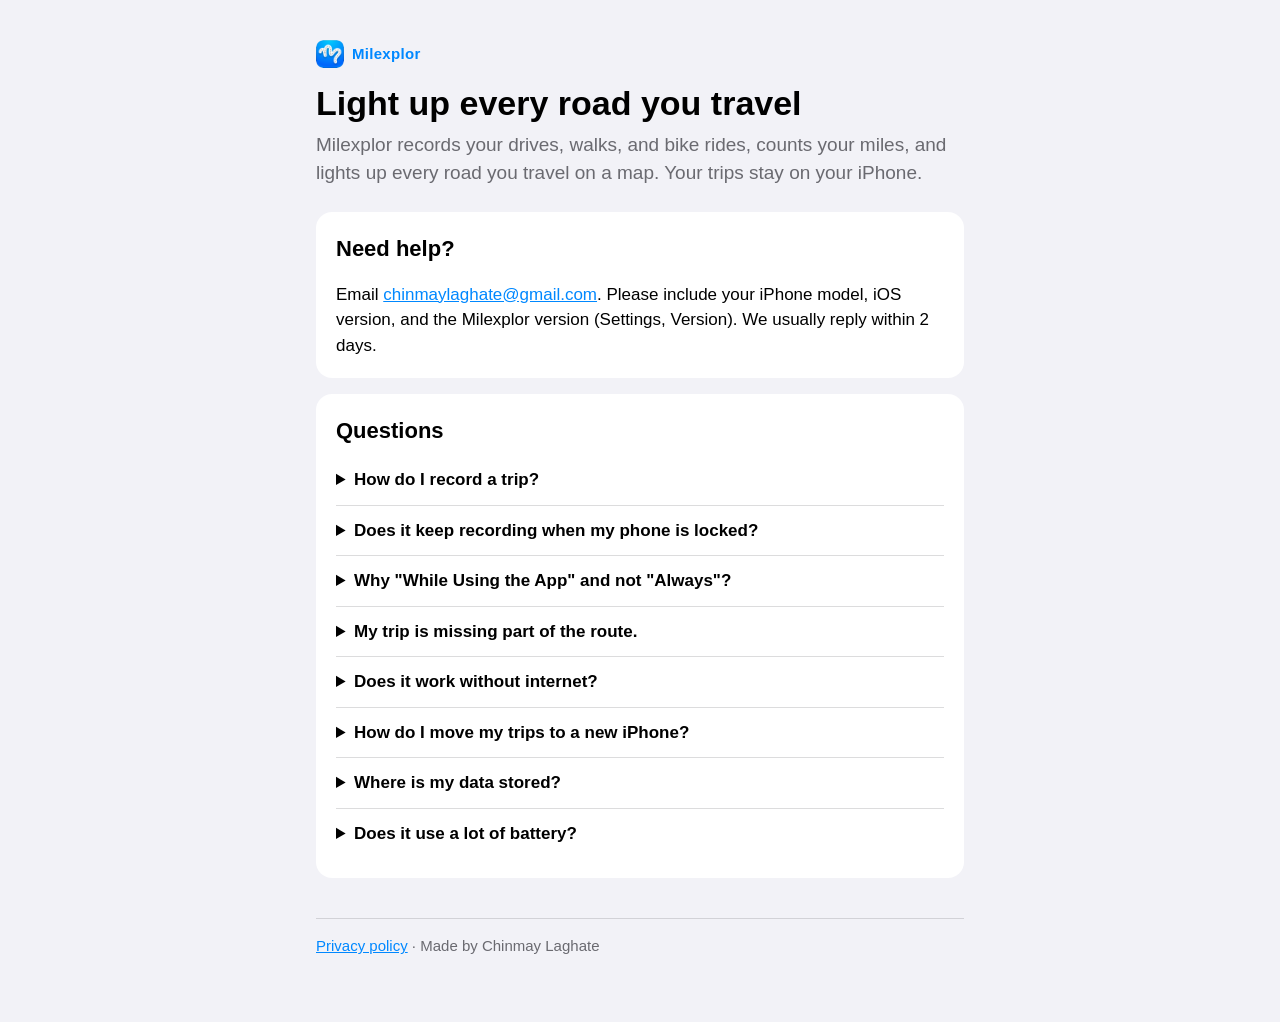
==== index.html @ 34d3137c "New app icon: iOS and App Store icon, splash, share card logo, website icons Co-Authored-By: Claude " ====
<!doctype html>
<html lang="en">
<head>
  <meta charset="utf-8">
  <meta name="viewport" content="width=device-width, initial-scale=1">
  <title>Milexplor Support</title>
  <meta name="description" content="Milexplor: light up every road you travel. Help, questions, and contact.">
  <link rel="icon" type="image/png" href="favicon.png">
  <link rel="apple-touch-icon" href="apple-touch-icon.png">
  <link rel="stylesheet" href="style.css">
</head>
<body>
<main>
  <header>
    <span class="brand"><img class="logo" src="favicon.png" width="28" height="28" alt="">Milexplor</span>
    <h1>Light up every road you travel</h1>
    <p class="lead">Milexplor records your drives, walks, and bike rides, counts your miles, and lights up every road you travel on a map. Your trips stay on your iPhone.</p>
  </header>

  <div class="card">
    <h2>Need help?</h2>
    <p>Email <a href="mailto:chinmaylaghate@gmail.com?subject=Milexplor%20support">chinmaylaghate@gmail.com</a>. Please include your iPhone model, iOS version, and the Milexplor version (Settings, Version). We usually reply within 2 days.</p>
  </div>

  <div class="card">
    <h2>Questions</h2>
    <details>
      <summary>How do I record a trip?</summary>
      <p>Tap Start, pick Drive, Walk, or Cycle, then tap Start. When you are done, press and hold End. Please start your trip before you drive, and do not use your phone while driving.</p>
    </details>
    <details>
      <summary>Does it keep recording when my phone is locked?</summary>
      <p>Yes. A trip you started keeps recording when the screen is locked or you switch apps. iOS shows a blue location indicator while it records. Recording stops when you end the trip.</p>
    </details>
    <details>
      <summary>Why "While Using the App" and not "Always"?</summary>
      <p>Milexplor only records trips you start yourself, so it never needs "Always". "While Using the App" is enough, even with the phone locked during a trip.</p>
    </details>
    <details>
      <summary>My trip is missing part of the route.</summary>
      <p>Check that Location is set to "While Using the App" and that Precise Location is on: iOS Settings, Milexplor, Location. GPS can also drop in tunnels and parking garages. The app shows "Looking for GPS" and keeps the trip going.</p>
    </details>
    <details>
      <summary>Does it work without internet?</summary>
      <p>Yes. Trips record offline. The map pictures load again when you are back online.</p>
    </details>
    <details>
      <summary>How do I move my trips to a new iPhone?</summary>
      <p>On the old iPhone: Settings, Back up now, and save the file to iCloud Drive or Files. On the new iPhone: install Milexplor, then Settings, Restore from backup, and pick that file. Restoring replaces the trips on the new iPhone.</p>
    </details>
    <details>
      <summary>Where is my data stored?</summary>
      <p>Only on your iPhone. There is no account and no server. Read the <a href="privacy.html">privacy policy</a> for the details.</p>
    </details>
    <details>
      <summary>Does it use a lot of battery?</summary>
      <p>GPS runs only during a trip you start. Long drives use more battery, so plug in your phone for road trips.</p>
    </details>
  </div>

  <footer class="muted">
    <a href="privacy.html">Privacy policy</a> · Made by Chinmay Laghate
  </footer>
</main>
</body>
</html>
---- style.css ----
:root {
  --bg: #f2f2f7;
  --card: #ffffff;
  --label: #000000;
  --label2: rgba(60, 60, 67, 0.75);
  --line: rgba(60, 60, 67, 0.18);
  --tint: #0088ff;
  color-scheme: light dark;
}
@media (prefers-color-scheme: dark) {
  :root {
    --bg: #000000;
    --card: #1c1c1e;
    --label: #ffffff;
    --label2: rgba(235, 235, 245, 0.7);
    --line: rgba(84, 84, 88, 0.6);
    --tint: #0091ff;
  }
}
* { box-sizing: border-box; }
body {
  margin: 0;
  background: var(--bg);
  color: var(--label);
  font: 17px/1.5 -apple-system, BlinkMacSystemFont, "SF Pro Text", "Helvetica Neue", Arial, sans-serif;
  -webkit-text-size-adjust: 100%;
}
main { max-width: 680px; margin: 0 auto; padding: 40px 16px 64px; }
header { margin-bottom: 24px; }
.brand { display: inline-flex; align-items: center; gap: 8px; font-weight: 700; color: var(--tint); text-decoration: none; font-size: 15px; letter-spacing: 0.02em; }
.logo { border-radius: 7px; }
h1 { font-size: 34px; line-height: 1.15; margin: 8px 0 8px; }
h2 { font-size: 22px; margin: 32px 0 8px; }
p, li { color: var(--label); }
.lead { font-size: 19px; color: var(--label2); margin-top: 0; }
.muted { color: var(--label2); font-size: 15px; }
.card { background: var(--card); border-radius: 16px; padding: 4px 20px; margin: 16px 0; }
.card > :first-child { margin-top: 16px; }
.card > :last-child { margin-bottom: 16px; }
ul { padding-left: 22px; }
li { margin: 6px 0; }
a { color: var(--tint); }
details { border-top: 1px solid var(--line); padding: 12px 0; }
details:first-of-type { border-top: 0; }
summary { cursor: pointer; font-weight: 600; }
details p { margin: 8px 0 0; }
footer { margin-top: 40px; border-top: 1px solid var(--line); padding-top: 16px; }
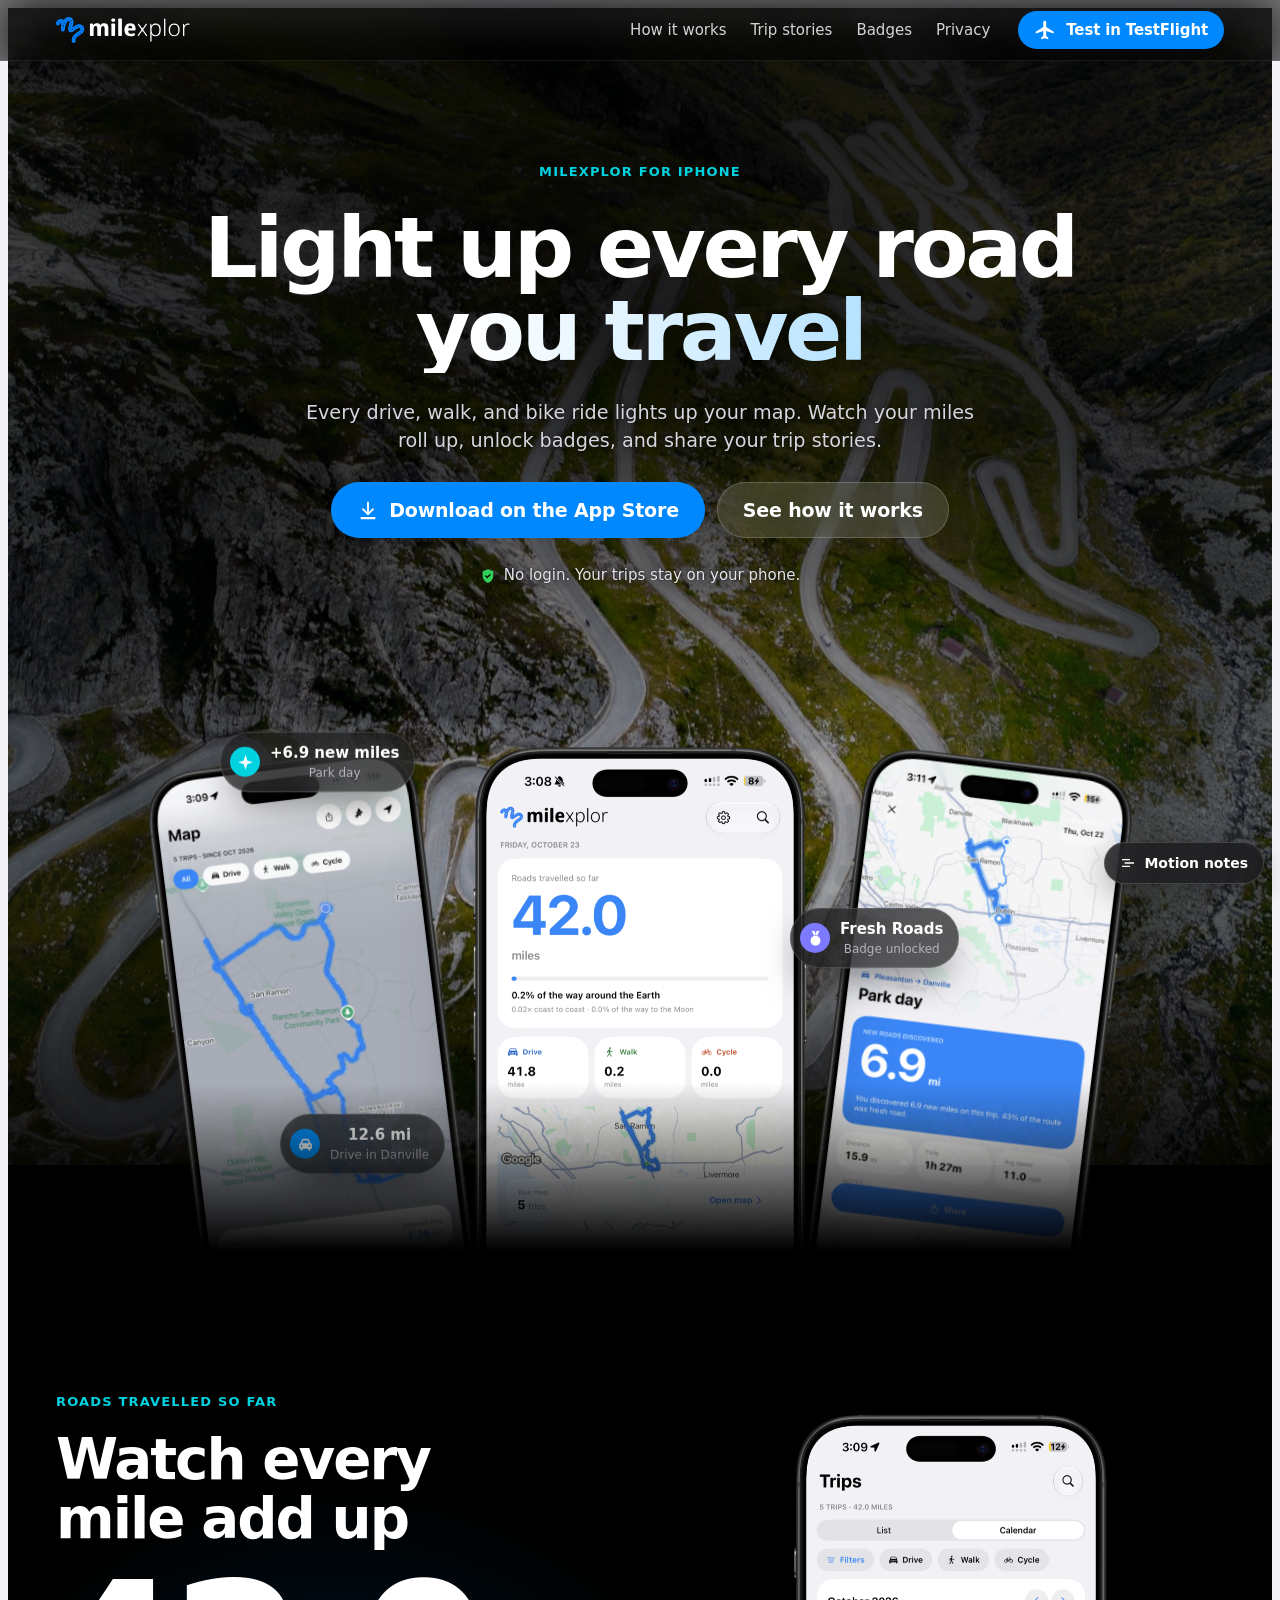
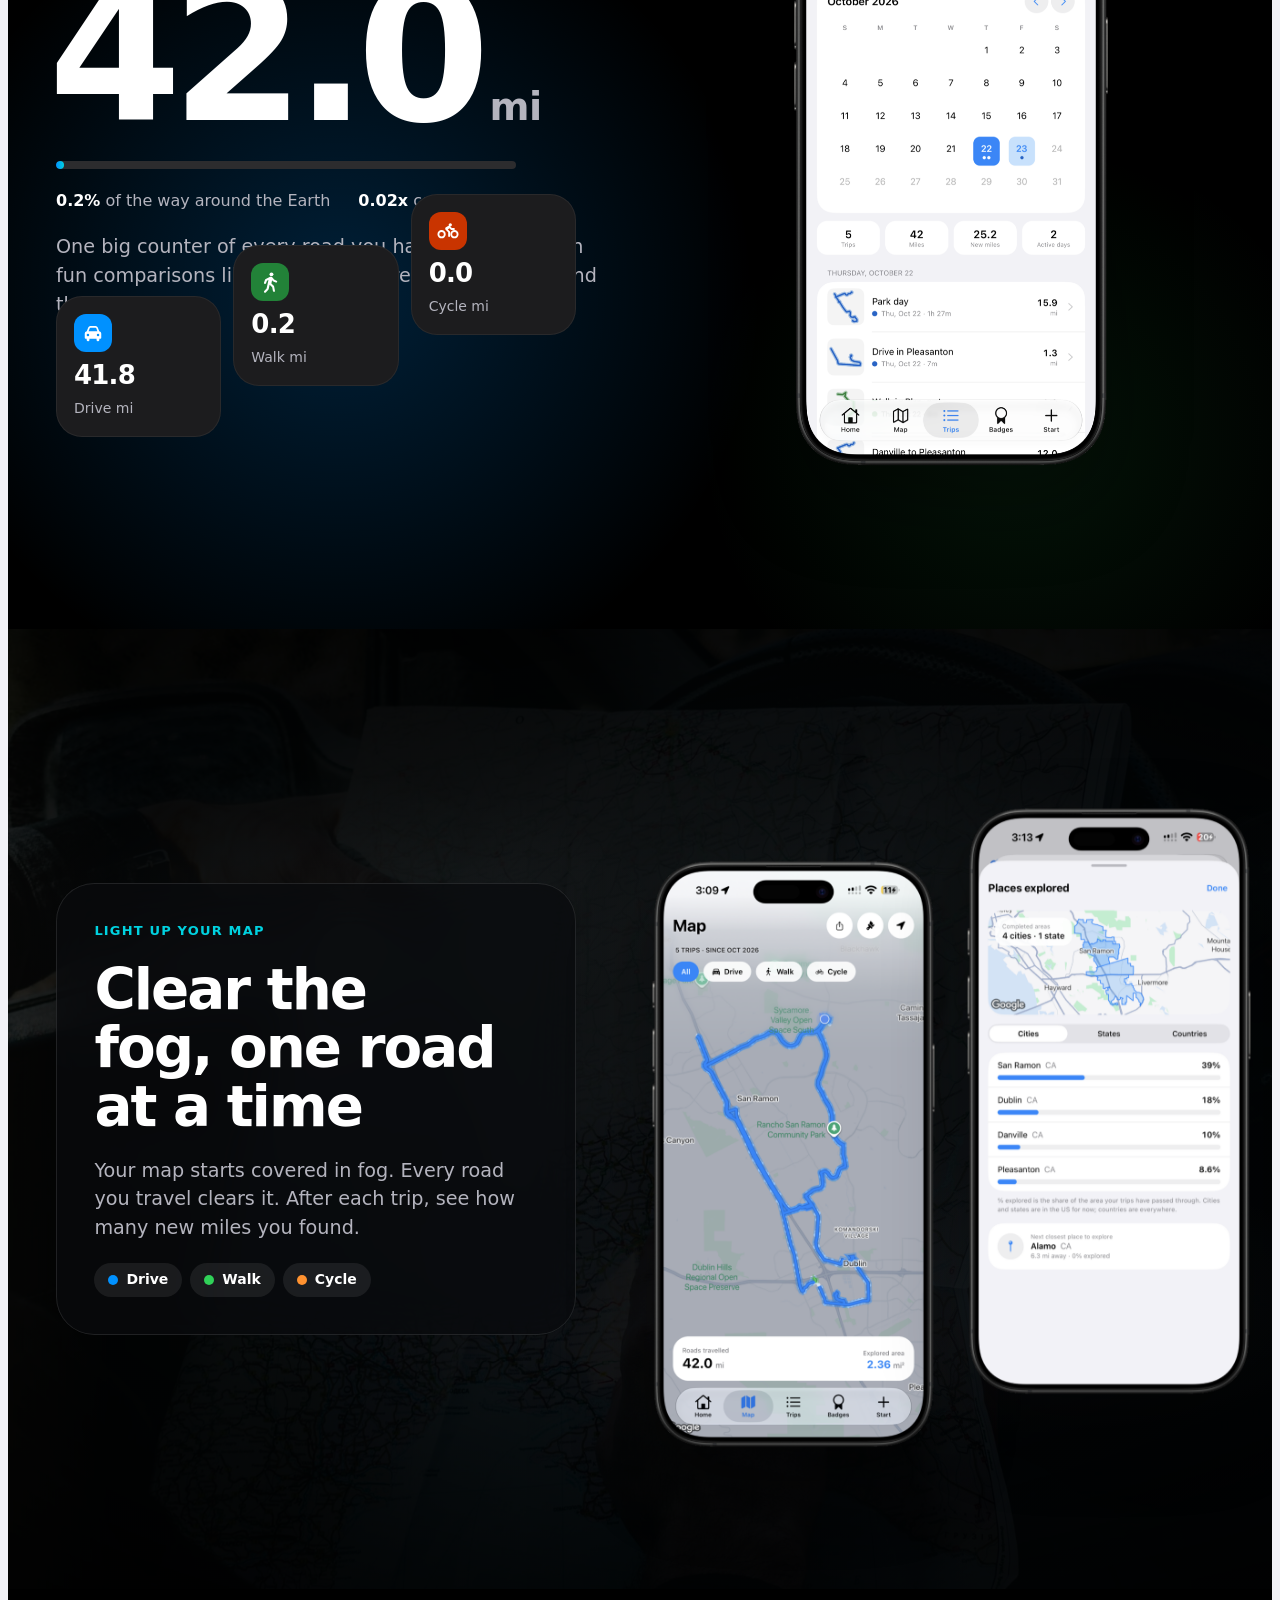
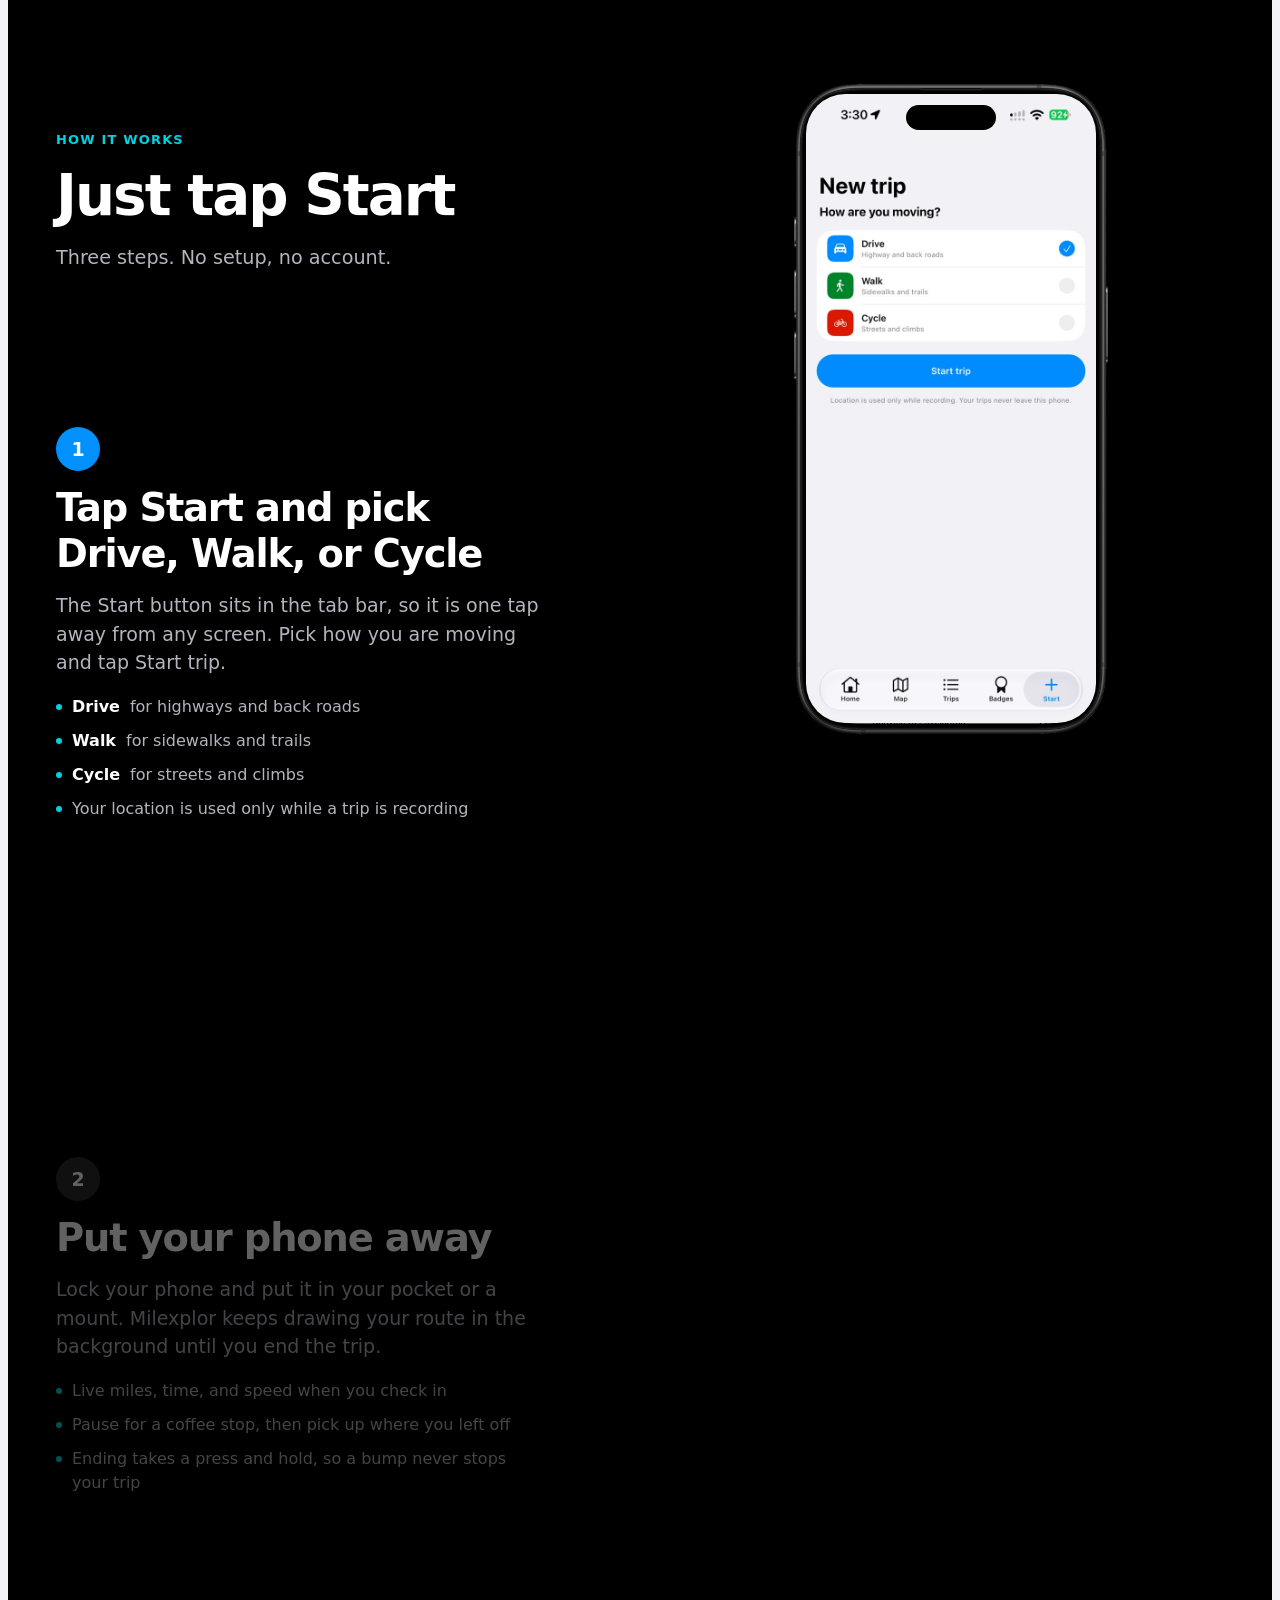
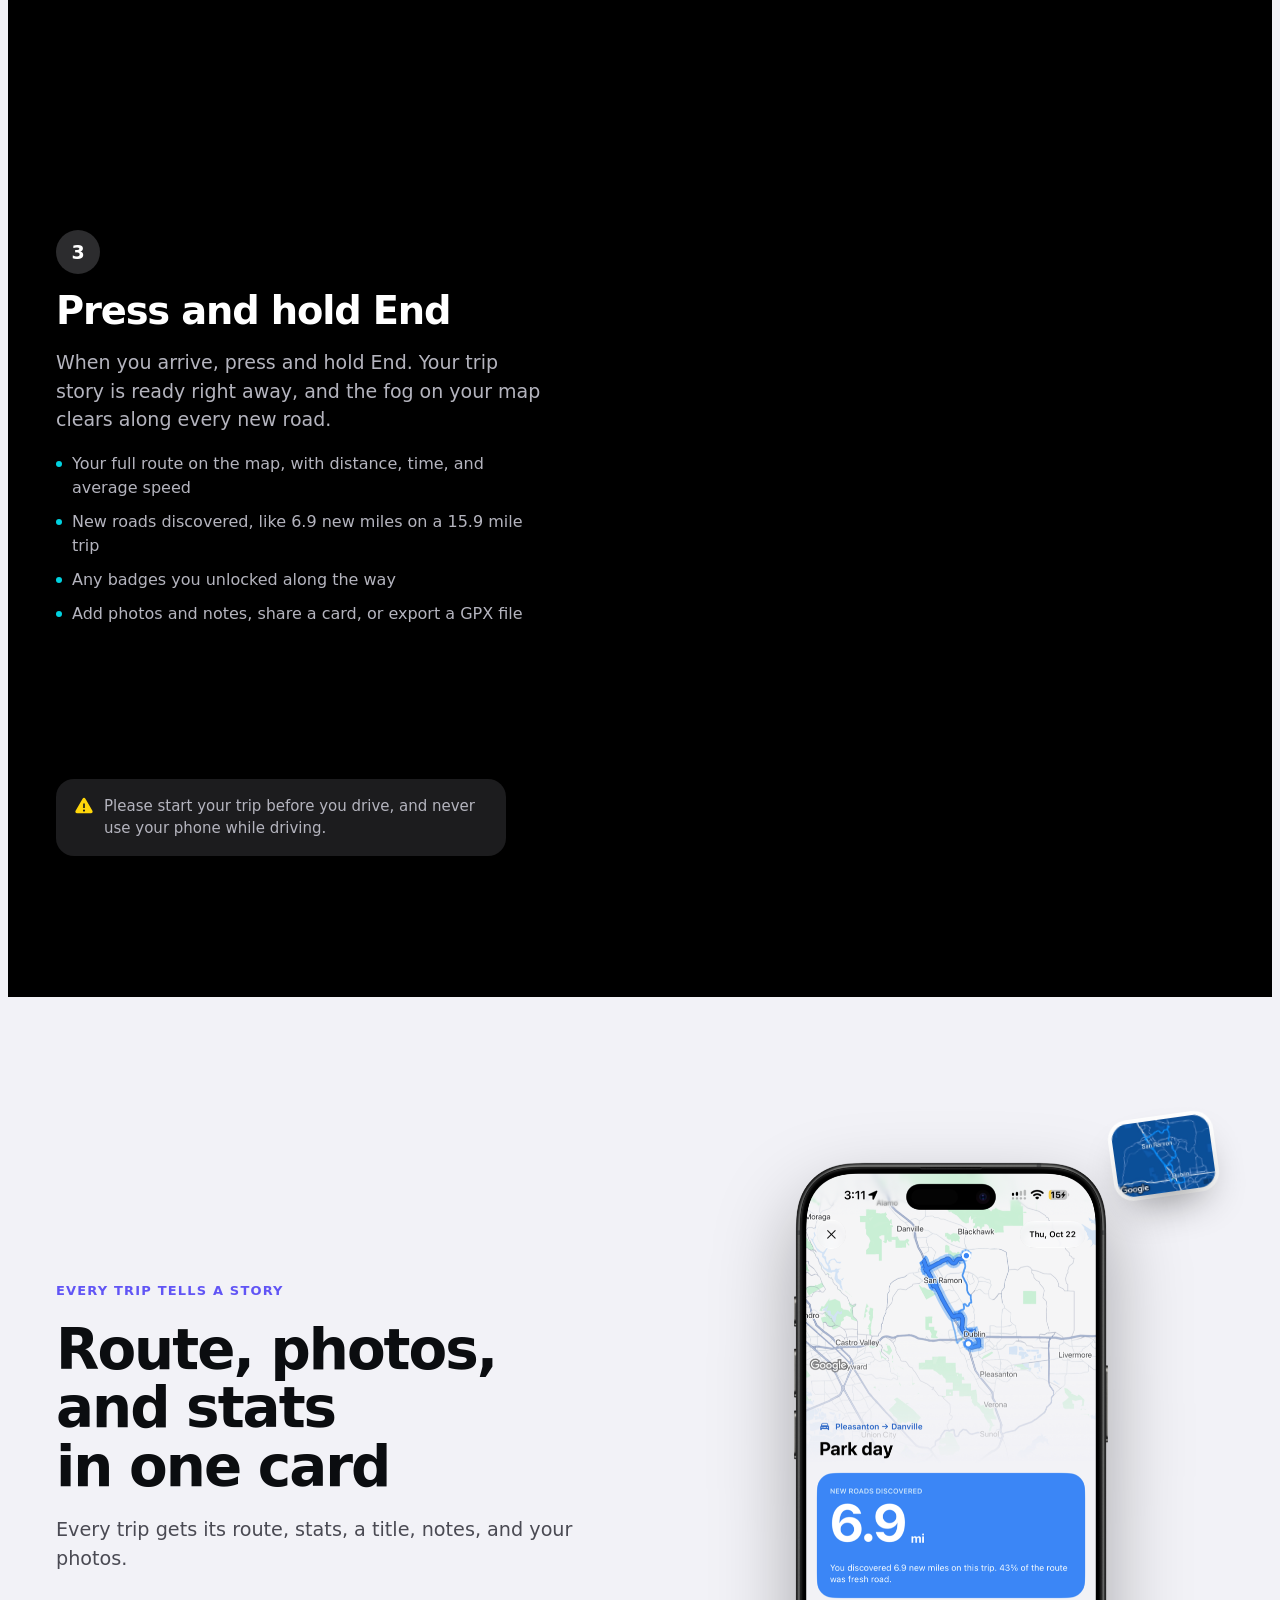
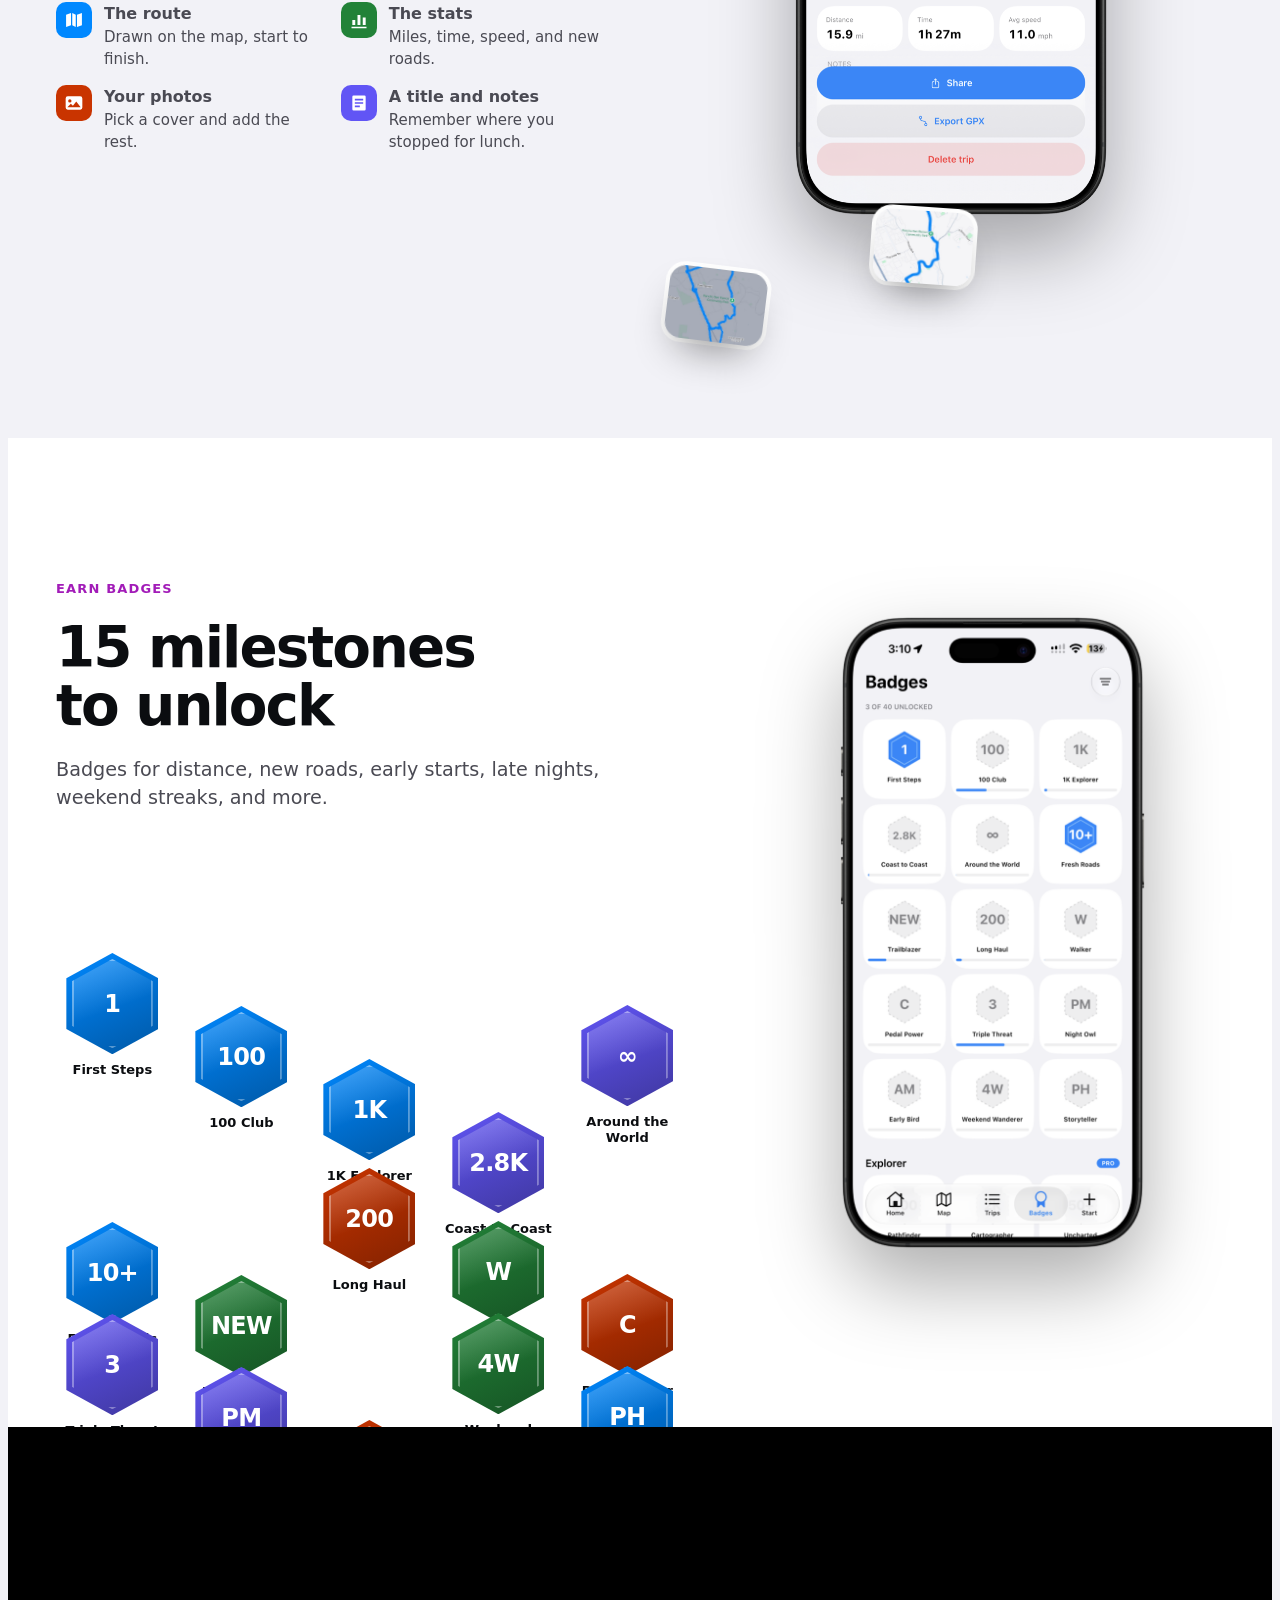
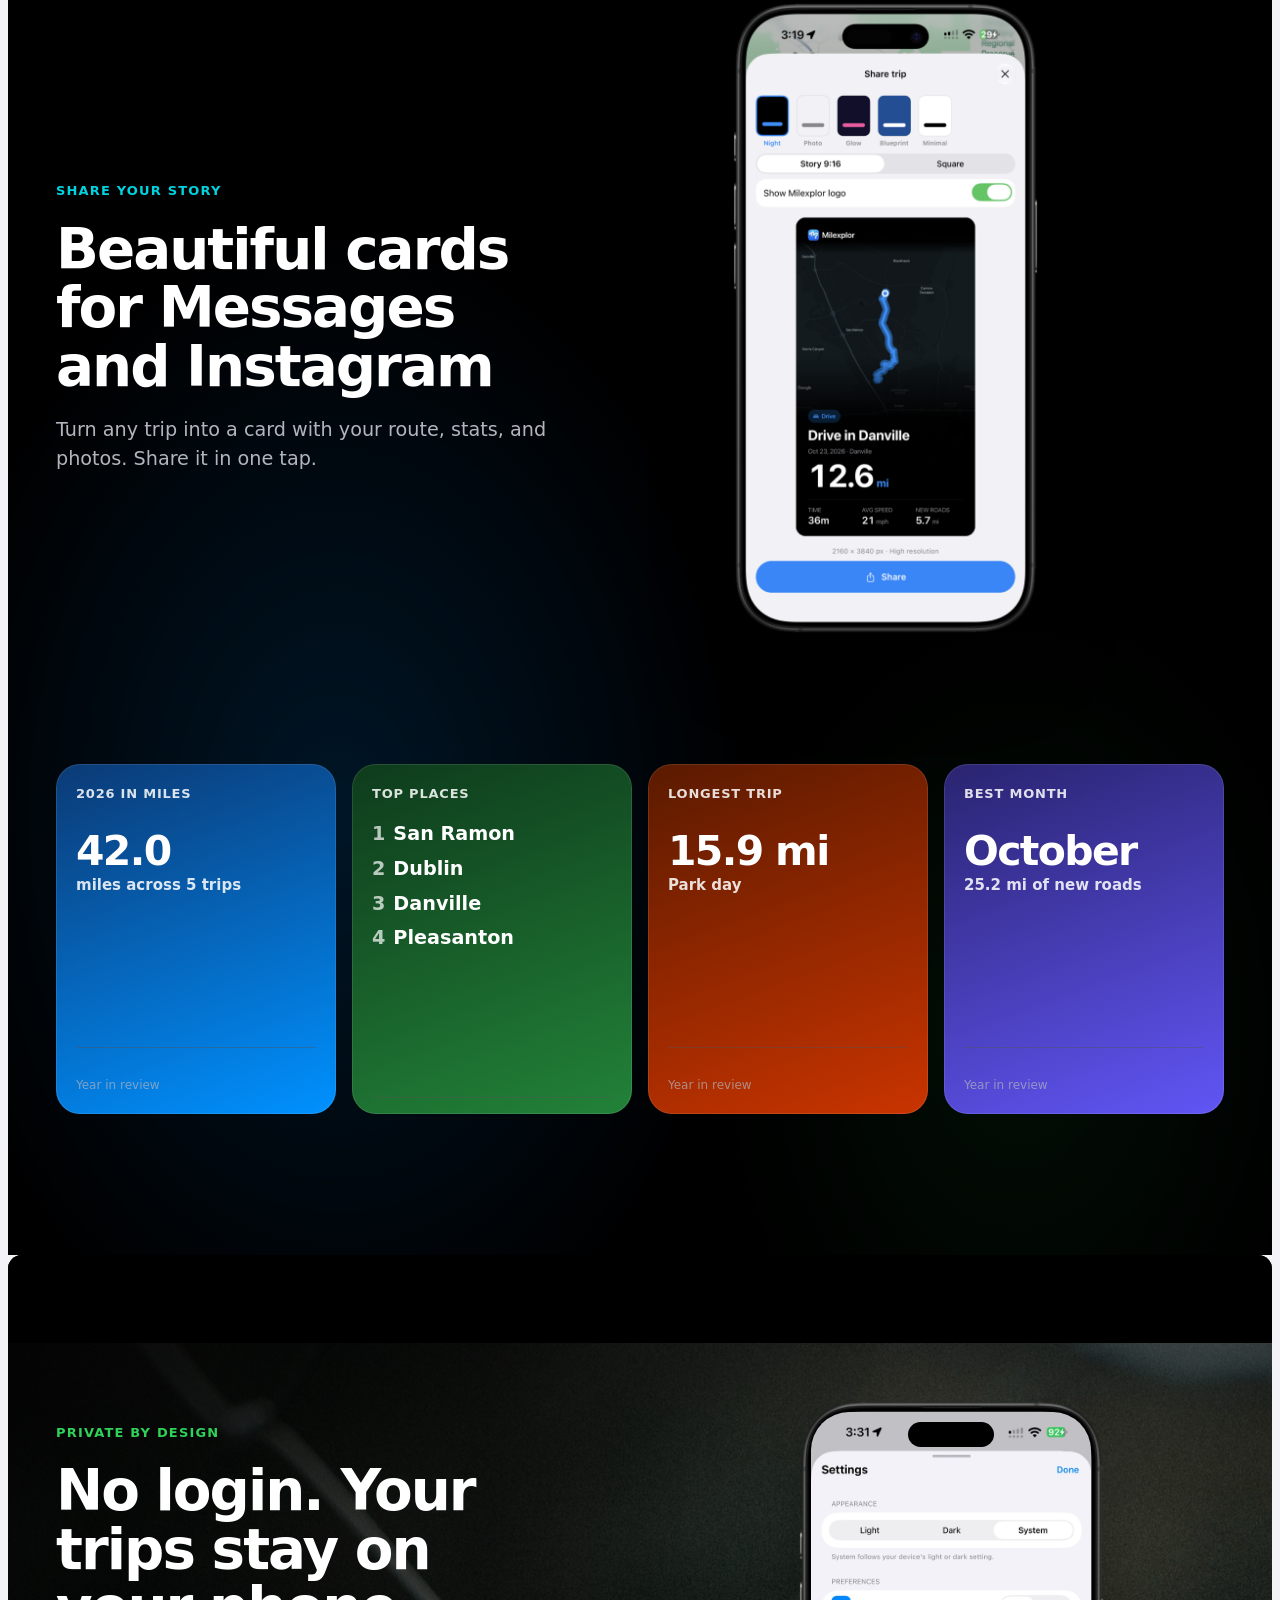
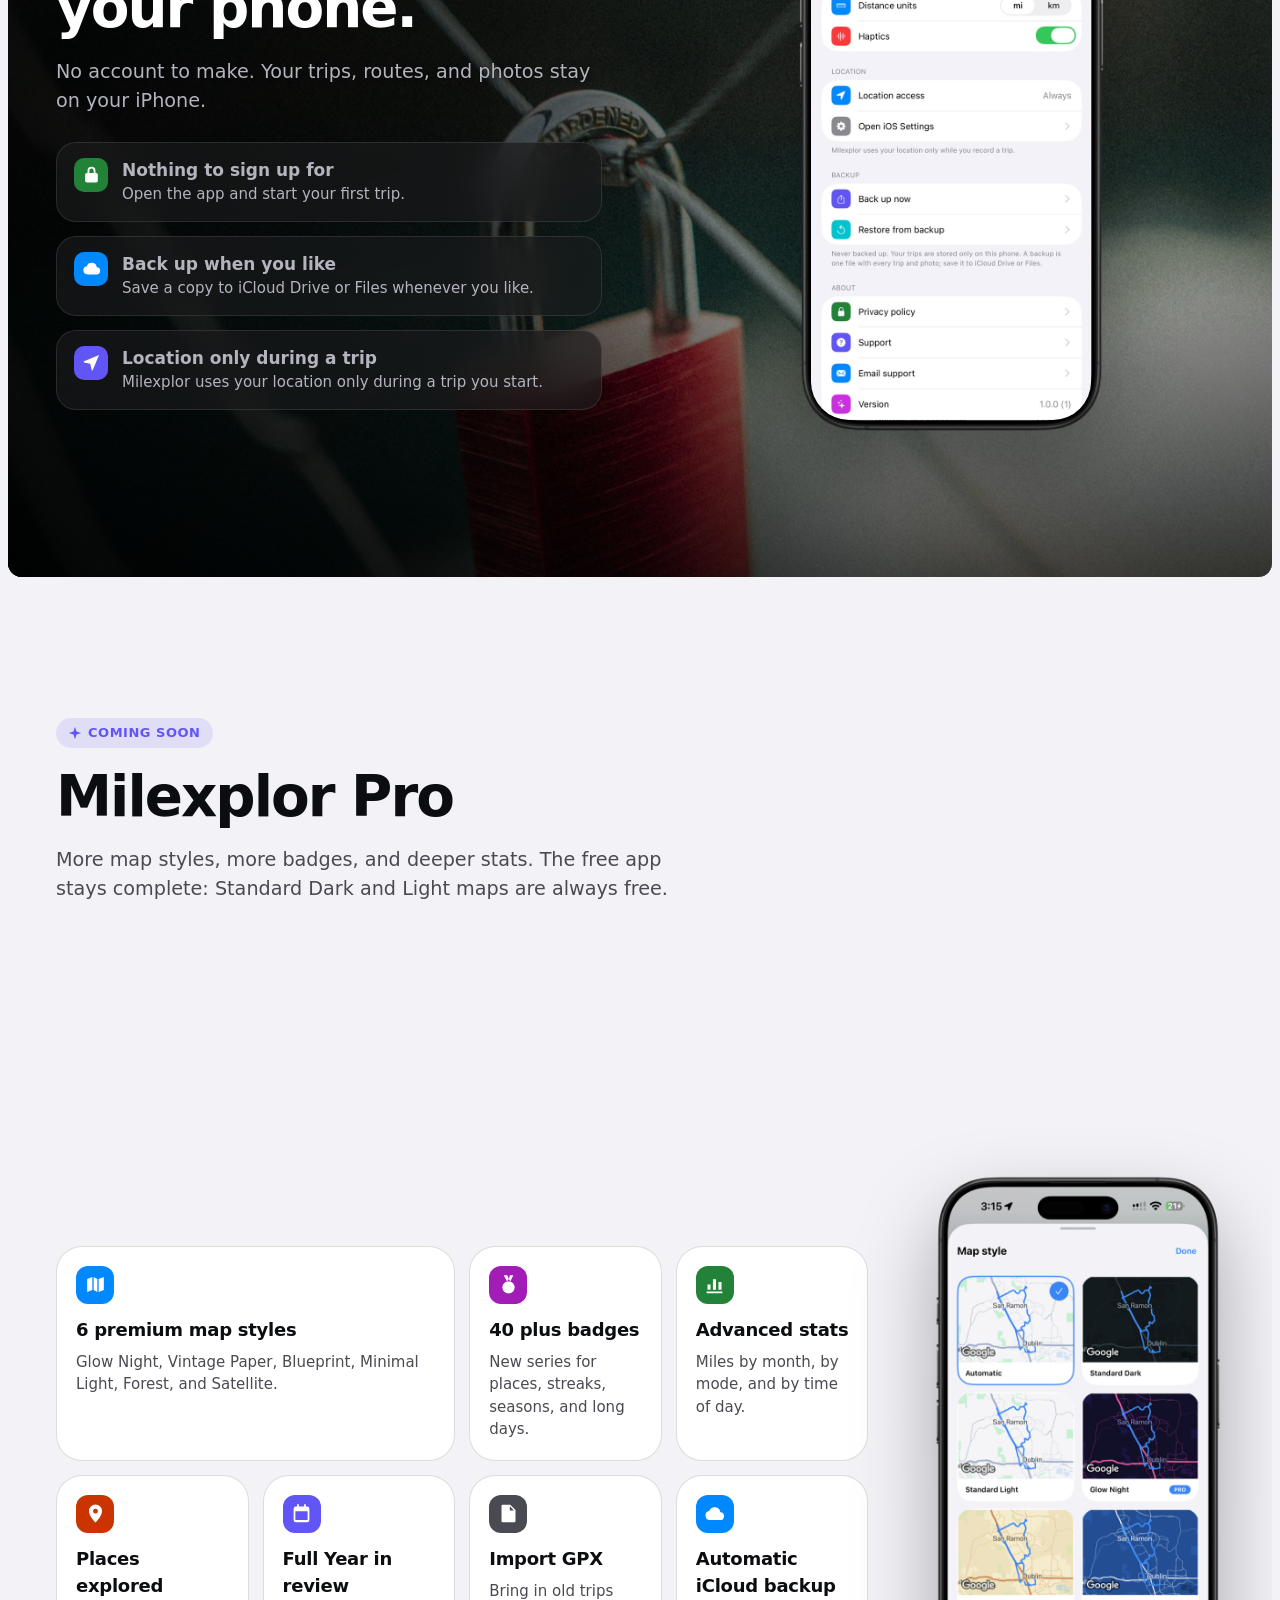
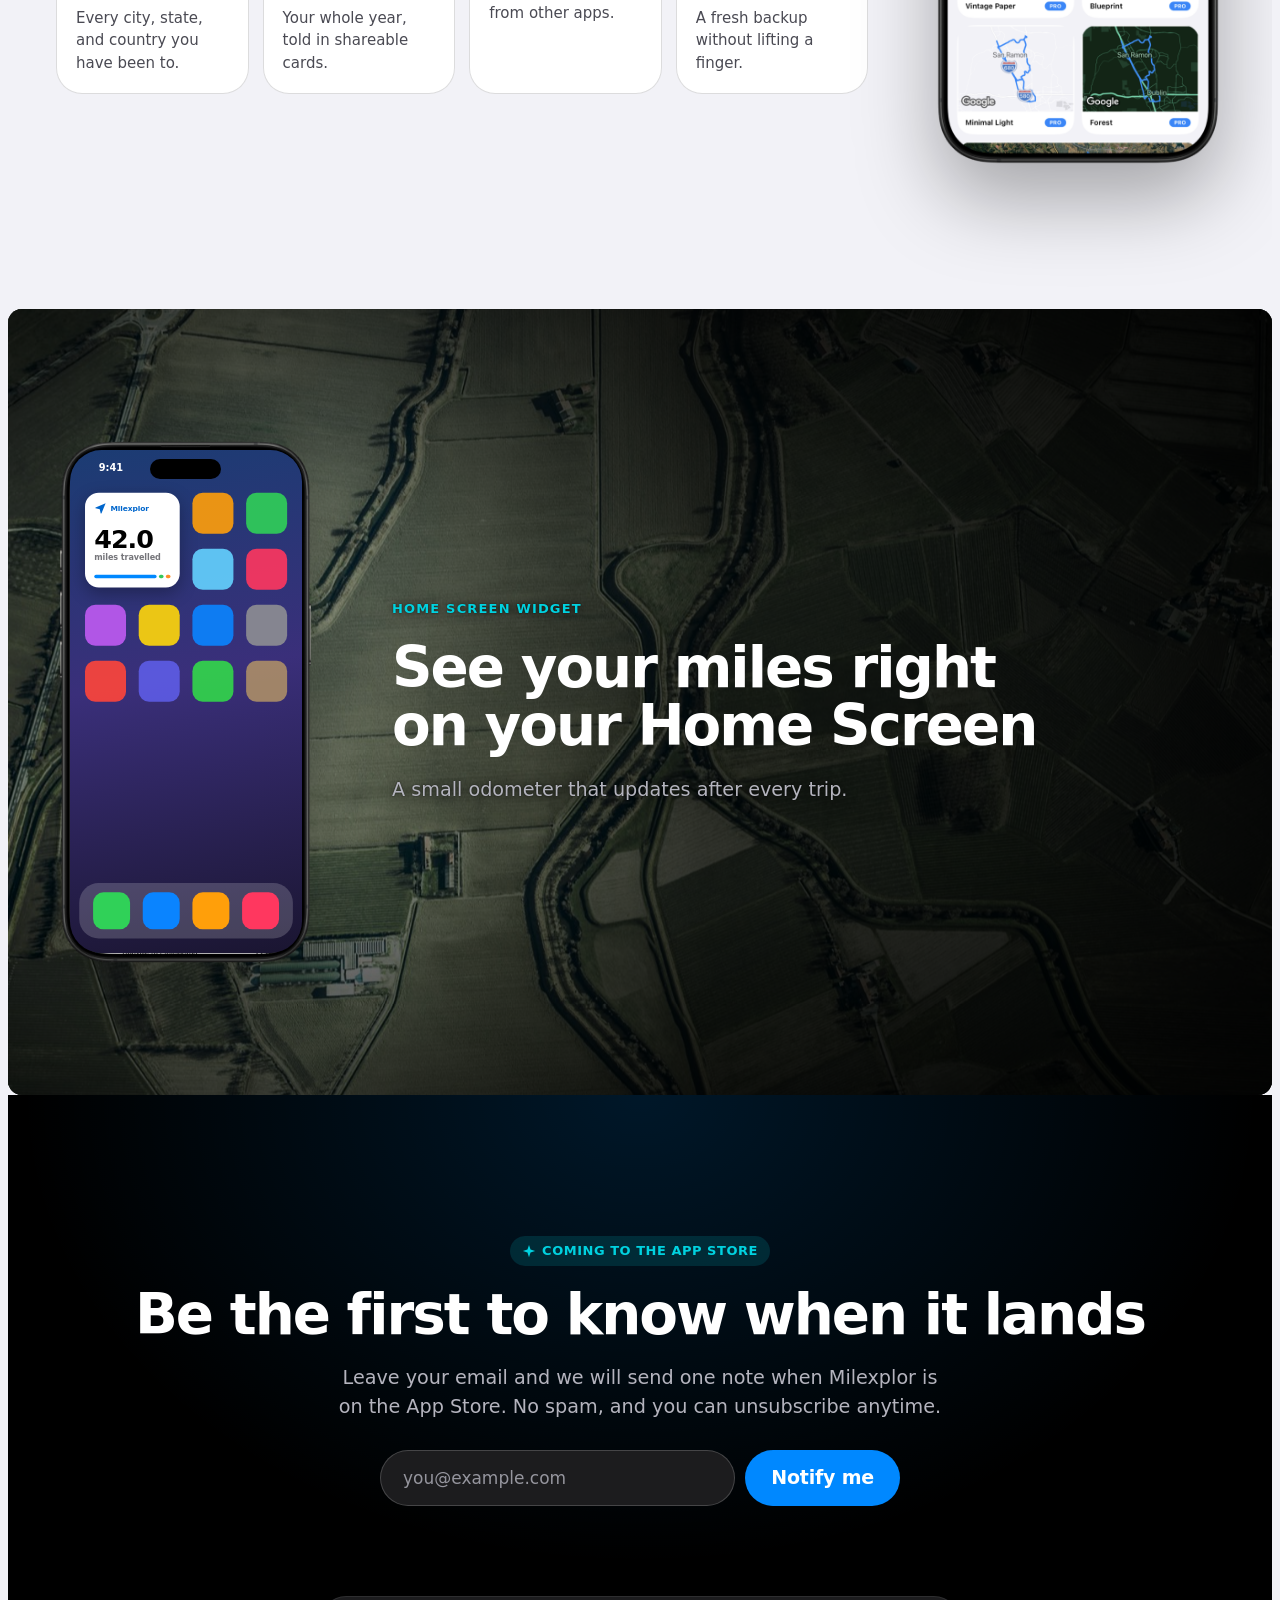
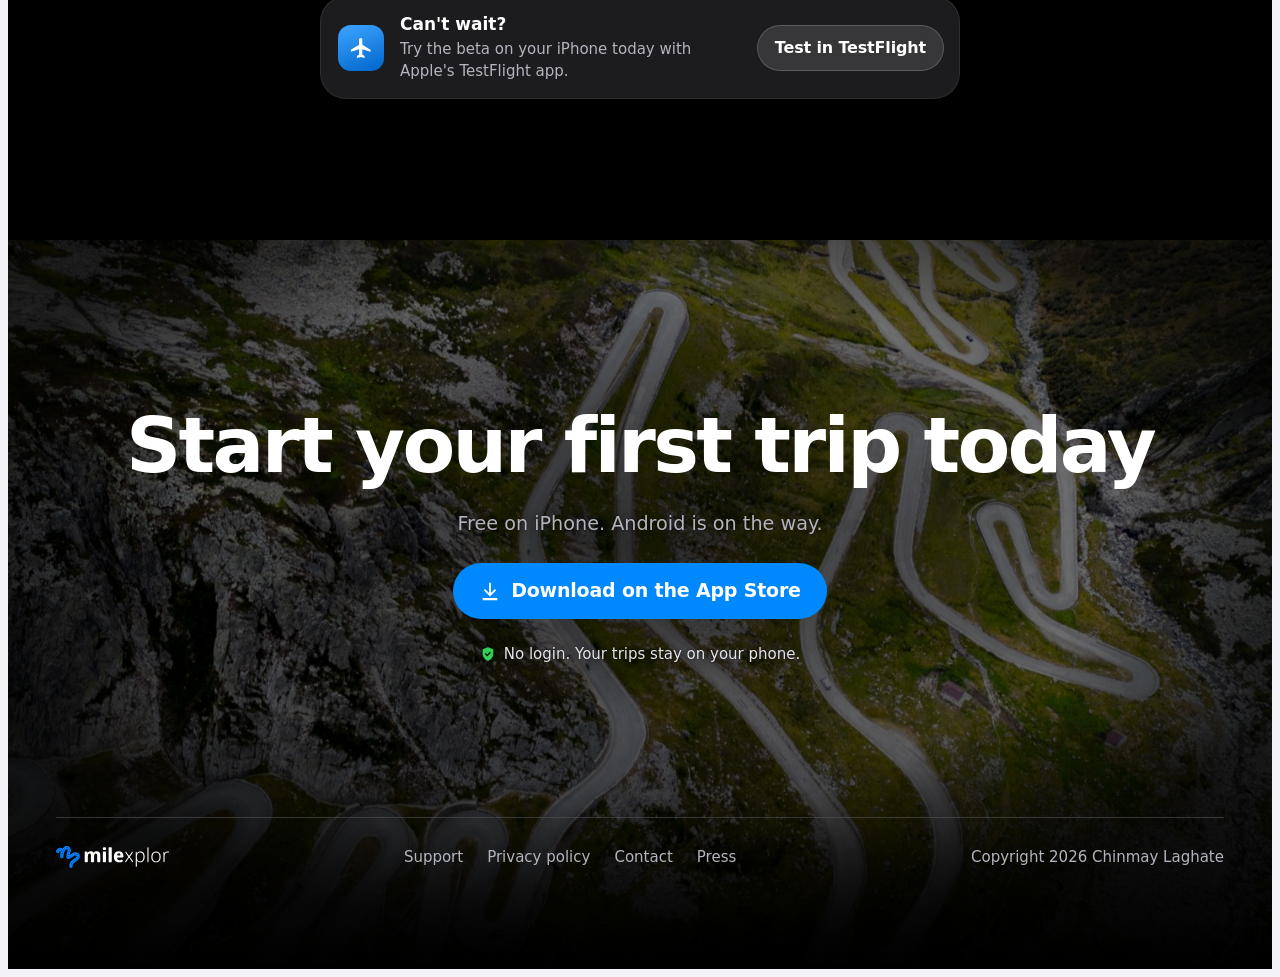
==== commit e7916b0a: "Launch the Milexplor website on the homepage The parallax marketing page is now index.html, with its" ====
--- a/index.html
+++ b/index.html
@@ -1,66 +1,996 @@
 <!doctype html>
 <html lang="en">
 <head>
-  <meta charset="utf-8">
-  <meta name="viewport" content="width=device-width, initial-scale=1">
-  <title>Milexplor Support</title>
-  <meta name="description" content="Milexplor: light up every road you travel. Help, questions, and contact.">
-  <link rel="icon" type="image/png" href="favicon.png">
-  <link rel="apple-touch-icon" href="apple-touch-icon.png">
-  <link rel="stylesheet" href="style.css">
-</head>
-<body>
-<main>
-  <header>
-    <span class="brand"><img class="logo" src="favicon.png" width="28" height="28" alt="">Milexplor</span>
-    <h1>Light up every road you travel</h1>
-    <p class="lead">Milexplor records your drives, walks, and bike rides, counts your miles, and lights up every road you travel on a map. Your trips stay on your iPhone.</p>
-  </header>
-
-  <div class="card">
-    <h2>Need help?</h2>
-    <p>Email <a href="mailto:chinmaylaghate@gmail.com?subject=Milexplor%20support">chinmaylaghate@gmail.com</a>. Please include your iPhone model, iOS version, and the Milexplor version (Settings, Version). We usually reply within 2 days.</p>
-  </div>
-
-  <div class="card">
-    <h2>Questions</h2>
-    <details>
-      <summary>How do I record a trip?</summary>
-      <p>Tap Start, pick Drive, Walk, or Cycle, then tap Start. When you are done, press and hold End. Please start your trip before you drive, and do not use your phone while driving.</p>
-    </details>
-    <details>
-      <summary>Does it keep recording when my phone is locked?</summary>
-      <p>Yes. A trip you started keeps recording when the screen is locked or you switch apps. iOS shows a blue location indicator while it records. Recording stops when you end the trip.</p>
-    </details>
-    <details>
-      <summary>Why "While Using the App" and not "Always"?</summary>
-      <p>Milexplor only records trips you start yourself, so it never needs "Always". "While Using the App" is enough, even with the phone locked during a trip.</p>
-    </details>
-    <details>
-      <summary>My trip is missing part of the route.</summary>
-      <p>Check that Location is set to "While Using the App" and that Precise Location is on: iOS Settings, Milexplor, Location. GPS can also drop in tunnels and parking garages. The app shows "Looking for GPS" and keeps the trip going.</p>
-    </details>
-    <details>
-      <summary>Does it work without internet?</summary>
-      <p>Yes. Trips record offline. The map pictures load again when you are back online.</p>
-    </details>
-    <details>
-      <summary>How do I move my trips to a new iPhone?</summary>
-      <p>On the old iPhone: Settings, Back up now, and save the file to iCloud Drive or Files. On the new iPhone: install Milexplor, then Settings, Restore from backup, and pick that file. Restoring replaces the trips on the new iPhone.</p>
-    </details>
-    <details>
-      <summary>Where is my data stored?</summary>
-      <p>Only on your iPhone. There is no account and no server. Read the <a href="privacy.html">privacy policy</a> for the details.</p>
-    </details>
-    <details>
-      <summary>Does it use a lot of battery?</summary>
-      <p>GPS runs only during a trip you start. Long drives use more battery, so plug in your phone for road trips.</p>
-    </details>
-  </div>
-
-  <footer class="muted">
-    <a href="privacy.html">Privacy policy</a> · Made by Chinmay Laghate
-  </footer>
+<meta charset="utf-8">
+<meta name="viewport" content="width=device-width, initial-scale=1, viewport-fit=cover">
+<link rel="icon" type="image/png" href="favicon.png">
+<link rel="apple-touch-icon" href="apple-touch-icon.png">
+<title>Milexplor</title>
+<meta name="claude:viewport-fit-sides" content="cover">
+<meta name="description" content="Milexplor records your drives, walks, and bike rides and lights up every road you travel.">
+<style>
+/* Layout: one long scroll. Night sections (always dark, like the app's map) alternate with daylight sections that follow the viewer's theme. Text column + phone column, 1200 max. */
+:root {
+  --bg: #F2F2F7; --surface: #FFFFFF; --fg: #0B0D10; --fg2: #4A4A53; --line: rgba(60,60,67,.18);
+  --tint: #0088FF; --tint-ink: #0066CC; --brand: #0082FF;
+  --drive-ink: #0066CC; --walk-ink: #228238; --cycle-ink: #C93400; --indigo: #6155F5; --purple-ink: #A21CB8;
+  /* night palette: fixed in both themes */
+  --n-bg: #000000; --n-cell: #1C1C1E; --n-cell2: #2C2C2E; --n-fg: #FFFFFF; --n-fg2: #B4B4BE; --n-line: rgba(84,84,88,.6);
+  --drive: #0091FF; --walk: #30D158; --cycle: #FF9230; --teal: #00D2E0; --n-indigo: #7D7AFF; --n-purple: #DB34F2;
+  --fog: rgba(2,6,8,.51); --lit: rgba(100,210,255,.18);
+  --font: -apple-system, BlinkMacSystemFont, "SF Pro Display", "SF Pro Text", "Helvetica Neue", system-ui, sans-serif;
+  --r-card: 26px; --r-sheet: 38px;
+  --wrap: 1200px;
+}
+@media (prefers-color-scheme: dark) { :root:not([data-theme="light"]) {
+  --bg: #0E0E10; --surface: #1C1C1E; --fg: #F5F5F7; --fg2: #B4B4BE; --line: rgba(84,84,88,.6);
+  --tint-ink: #3DA5FF; --drive-ink: #3DA5FF; --walk-ink: #30D158; --cycle-ink: #FF9230; --indigo: #8E8BFF; --purple-ink: #E25CF5; color-scheme: dark } }
+:root[data-theme="dark"] {
+  --bg: #0E0E10; --surface: #1C1C1E; --fg: #F5F5F7; --fg2: #B4B4BE; --line: rgba(84,84,88,.6);
+  --tint-ink: #3DA5FF; --drive-ink: #3DA5FF; --walk-ink: #30D158; --cycle-ink: #FF9230; --indigo: #8E8BFF; --purple-ink: #E25CF5; color-scheme: dark }
+
+* { box-sizing: border-box }
+html { scroll-behavior: smooth }
+body { background: var(--bg); color: var(--fg); font: 17px/1.5 var(--font); -webkit-font-smoothing: antialiased; overflow-x: clip }
+body::before { content: ""; position: fixed; inset: 0 0 auto; height: env(safe-area-inset-top, 0px); z-index: 10; background: rgba(0,0,0,.72) }
+a { color: inherit }
+:focus-visible { outline: 3px solid var(--tint); outline-offset: 3px; border-radius: 8px }
+h1, h2, h3 { margin: 0; text-wrap: balance; font-weight: 700; letter-spacing: -.025em; line-height: 1.04 }
+h1 { font-size: clamp(44px, 6.6vw, 92px); letter-spacing: -.04em; line-height: .98 }
+h2 { font-size: clamp(34px, 4.4vw, 60px); letter-spacing: -.035em }
+h3 { font-size: 22px; line-height: 1.2 }
+p { margin: 0 }
+.lede { font-size: clamp(18px, 1.5vw, 21px); line-height: 1.5; color: var(--fg2); max-width: 34em }
+.eyebrow { font-size: 13px; font-weight: 600; letter-spacing: .09em; text-transform: uppercase; color: var(--tint-ink) }
+.small { font-size: 14px; color: var(--fg2) }
+.num { font-variant-numeric: tabular-nums }
+
+.wrap { max-width: var(--wrap); margin: 0 auto; padding-left: max(16px, env(safe-area-inset-left, 0px)); padding-right: max(16px, env(safe-area-inset-right, 0px)); position: relative }
+section { position: relative; overflow: clip }
+.band { padding-block: clamp(88px, 11vw, 160px) }
+.night { background: var(--n-bg); color: var(--n-fg); color-scheme: dark }
+.night .lede, .night .small { color: var(--n-fg2) }
+.night .eyebrow { color: var(--teal) }
+.split { display: grid; grid-template-columns: minmax(0, 1fr) minmax(0, 1fr); gap: clamp(32px, 6vw, 96px); align-items: center }
+.copy { display: flex; flex-direction: column; gap: 20px; min-width: 0 }
+.stage { position: relative; display: grid; place-items: center; min-width: 0 }
+[data-speed] { will-change: translate; translate: 0 var(--py, 0px) }
+
+/* Buttons */
+.btns { display: flex; flex-wrap: wrap; gap: 12px; align-items: center }
+.btn { display: inline-flex; align-items: center; gap: 10px; min-height: 56px; padding: 0 26px; border-radius: 999px; font: 700 19px/1 var(--font); letter-spacing: -.01em; text-decoration: none; border: 0; cursor: pointer; transition: transform .2s, background .2s }
+.btn:hover { transform: translateY(-1px) }
+.btn svg { width: 22px; height: 22px; fill: currentColor }
+.btn-main { background: var(--tint); color: #fff }
+.btn-main:hover { background: #0077E6 }
+.btn-ghost { background: rgba(255,255,255,.12); color: var(--n-fg); backdrop-filter: blur(20px); -webkit-backdrop-filter: blur(20px); box-shadow: inset 0 0 0 1px rgba(255,255,255,.18) }
+.btn-ghost:hover { background: rgba(255,255,255,.2) }
+
+/* Nav */
+.nav { position: fixed; top: env(safe-area-inset-top, 0px); inset-inline: 0; z-index: 20; color: #fff; background: rgba(0,0,0,.5); backdrop-filter: saturate(1.6) blur(22px); -webkit-backdrop-filter: saturate(1.6) blur(22px); border-bottom: 1px solid rgba(255,255,255,.08) }
+.nav .wrap { display: flex; align-items: center; gap: 28px; height: 60px }
+.logo { display: block; height: 26px; width: auto }
+.logo path[fill="#21262C"] { fill: currentColor }
+.nav-links { display: flex; gap: 24px; margin-left: auto; font-size: 15px }
+.nav-links a { text-decoration: none; color: rgba(255,255,255,.82) }
+.nav-links a:hover { color: #fff }
+.nav .btn { min-height: 38px; padding: 0 16px; font-size: 15px; font-weight: 600 }
+
+/* Phone frame (iPhone 17 Pro proportions; screens drawn at 402 x 874 pt and scaled) */
+.phone { --pw: 300; position: relative; width: calc(var(--pw) * 1.08px); aspect-ratio: 900 / 1840; flex: none; filter: drop-shadow(0 36px 40px rgba(0,0,0,.32)) }
+.layer { position: absolute; inset: 0; transition: opacity .45s ease }
+.layer .dev { width: 100%; height: 100%; display: block }
+.layer .ovl { position: absolute; left: 5.22%; top: 2.45%; width: 89.56%; height: 95%; object-fit: cover; object-position: 50% 0; border-radius: 13.6% / 6.3%; overflow: hidden }
+.layer .wid .scr { transform: scale(calc(var(--pw) * 1.08 * .8956 / 402)) }
+.layer .isl { position: absolute; left: 36.2%; top: 4.1%; width: 27.6%; height: 3.8%; border-radius: 999px; background: #000 }
+.scr-wrap { position: relative; width: 100%; height: 100%; border-radius: calc(var(--pw) * .118px); overflow: hidden; background: #000; isolation: isolate }
+.scr { position: absolute; left: 0; top: 0; width: 402px; height: 874px; transform: scale(calc(var(--pw) / 402 * .94)); transform-origin: 0 0; overflow: hidden; transition: opacity .45s ease }
+
+.shot { position: absolute; inset: 0; width: 100%; height: 100%; object-fit: cover; object-position: 50% 0; display: block; transition: opacity .45s ease }
+.island-over { position: absolute; z-index: 3; top: calc(var(--pw) * .026px); left: 50%; width: calc(var(--pw) * .29px); height: calc(var(--pw) * .084px); transform: translateX(-50%); border-radius: 999px; background: #000 }
+.hero-map img, .mapbg img { width: 100%; height: 100%; object-fit: cover; display: block }
+.hero-map { background: #020608 }
+.geo { position: absolute; left: 50%; top: 56%; width: min(1180px, 110%); aspect-ratio: 1179 / 1440; transform: translate(-50%, -50%); -webkit-mask-image: radial-gradient(70% 60% at 50% 55%, #000 55%, transparent 100%); mask-image: radial-gradient(70% 60% at 50% 55%, #000 55%, transparent 100%) }
+.geo img { filter: blur(5px) brightness(.9) saturate(1.4) }
+@media (max-width: 960px) { .geo { width: 170%; top: 62% } }
+.hero-map > img { object-position: 50% 55%; filter: saturate(1.05) }
+.hero-fog { position: absolute; inset: 0; background: rgba(2,6,8,.62); -webkit-mask-image: radial-gradient(circle at 50% 68%, transparent var(--r, 200px), #000 calc(var(--r, 200px) + 320px)); mask-image: radial-gradient(circle at 50% 68%, transparent var(--r, 200px), #000 calc(var(--r, 200px) + 320px)) }
+#bigMap img { object-position: 50% 62% }
+.mapband::after { content: ""; position: absolute; inset: 0; z-index: 1; pointer-events: none; background: linear-gradient(90deg, rgba(0,0,0,.7) 0%, rgba(0,0,0,.35) 45%, rgba(0,0,0,.2) 70%, rgba(0,0,0,.45) 100%), linear-gradient(0deg, rgba(0,0,0,.55), rgba(0,0,0,0) 25%, rgba(0,0,0,0) 75%, rgba(0,0,0,.55)) }
+@media (max-width: 960px) { .mapband::after { background: linear-gradient(180deg, rgba(0,0,0,.75) 0%, rgba(0,0,0,.35) 55%, rgba(0,0,0,.5) 100%) } }
+.cta .mapbg img { object-position: 50% 60% }
+.pcard img, .sharecard img, .sw img { width: 100%; height: 100%; object-fit: cover; display: block }
+/* ---------- App screens (drawn at native points) ---------- */
+.scr.dk { --a-bg: #000; --a-cell: #1C1C1E; --a-cell2: #2C2C2E; --a-fg: #fff; --a-fg2: rgba(235,235,245,.62); --a-fg3: rgba(235,235,245,.32); --a-sep: rgba(84,84,88,.6); --a-tint: #0091FF; --a-drive: #0091FF; --a-walk: #30D158; --a-cycle: #FF9230; --a-glass: rgba(38,38,42,.66); --a-glass-line: rgba(255,255,255,.14) }
+.scr.lt { --a-bg: #F2F2F7; --a-cell: #fff; --a-cell2: #F2F2F7; --a-fg: #000; --a-fg2: rgba(60,60,67,.62); --a-fg3: rgba(60,60,67,.3); --a-sep: rgba(60,60,67,.2); --a-tint: #0088FF; --a-drive: #0088FF; --a-walk: #34C759; --a-cycle: #FF8D28; --a-glass: rgba(255,255,255,.74); --a-glass-line: rgba(0,0,0,.06) }
+.scr { background: var(--a-bg); color: var(--a-fg); font: 17px/1.3 var(--font); letter-spacing: -.01em }
+.scr svg.i { width: 22px; height: 22px; fill: currentColor }
+.sb { position: absolute; z-index: 9; top: 0; left: 0; right: 0; height: 54px; display: flex; align-items: center; justify-content: space-between; padding: 6px 34px 0 50px; font-weight: 600; font-size: 17px }
+.sbr { display: flex; gap: 6px; align-items: center }
+.sbr svg { fill: currentColor }
+.island { position: absolute; z-index: 10; top: 11px; left: 50%; width: 124px; height: 36px; margin-left: -62px; border-radius: 20px; background: #000 }
+.hb { position: absolute; z-index: 10; bottom: 8px; left: 50%; width: 140px; height: 5px; margin-left: -70px; border-radius: 3px; background: currentColor; opacity: .9 }
+.pad { padding: 0 20px }
+.lt-title { font-size: 34px; font-weight: 700; letter-spacing: -.02em; padding: 62px 20px 10px; display: flex; justify-content: space-between; align-items: center }
+.circ { width: 44px; height: 44px; border-radius: 50%; display: grid; place-items: center; background: var(--a-glass); box-shadow: inset 0 0 0 1px var(--a-glass-line); backdrop-filter: blur(16px); -webkit-backdrop-filter: blur(16px) }
+.cap { font-size: 13px; font-weight: 600; letter-spacing: .04em; text-transform: uppercase; color: var(--a-fg2) }
+.cell { background: var(--a-cell); border-radius: 26px }
+.a-odo { font-size: 80px; font-weight: 700; letter-spacing: -.045em; line-height: 1; font-variant-numeric: tabular-nums }
+.a-bar { height: 6px; border-radius: 3px; background: var(--a-cell2); overflow: hidden }
+.a-bar i { display: block; height: 100%; border-radius: inherit; background: var(--a-tint) }
+.tiles3 { display: grid; grid-template-columns: repeat(3, 1fr); gap: 10px }
+.mtile { padding: 14px; display: flex; flex-direction: column; gap: 8px }
+.mtile .ic { width: 34px; height: 34px; border-radius: 10px; display: grid; place-items: center; color: #fff }
+.mtile .ic svg { width: 20px; height: 20px; fill: #fff }
+.mtile b { font-size: 21px; letter-spacing: -.02em; font-variant-numeric: tabular-nums }
+.mtile span { font-size: 13px; color: var(--a-fg2) }
+.rows .row { display: flex; align-items: center; gap: 12px; padding: 10px 14px }
+.rows .row + .row { box-shadow: inset 0 1px 0 var(--a-sep) }
+.thumb { width: 52px; height: 52px; border-radius: 12px; overflow: hidden; flex: none }
+.thumb svg { width: 100%; height: 100%; display: block }
+.row .t { flex: 1; min-width: 0 }
+.row .t b { display: block; font-size: 16px; font-weight: 600; white-space: nowrap; overflow: hidden; text-overflow: ellipsis }
+.row .t span { font-size: 13px; color: var(--a-fg2) }
+.row .v { font-size: 16px; font-weight: 600; font-variant-numeric: tabular-nums }
+.tabbar { position: absolute; z-index: 8; left: 16px; right: 16px; bottom: 26px; display: flex; gap: 10px }
+.tb-pill { flex: 1; display: flex; justify-content: space-around; height: 64px; padding: 0 6px; border-radius: 32px; background: var(--a-glass); box-shadow: inset 0 0 0 1px var(--a-glass-line), 0 8px 30px rgba(0,0,0,.18); backdrop-filter: blur(20px) saturate(1.6); -webkit-backdrop-filter: blur(20px) saturate(1.6); align-items: center }
+.tb { display: flex; flex-direction: column; align-items: center; gap: 2px; font-size: 10.5px; font-weight: 600; color: var(--a-fg); opacity: .85; padding: 6px 12px; border-radius: 26px }
+.tb svg { width: 25px; height: 25px; fill: currentColor }
+.tb.on { color: var(--a-tint); opacity: 1; background: var(--a-cell2) }
+.tb-start { width: 64px; height: 64px; border-radius: 50%; display: grid; place-items: center; background: var(--a-glass); box-shadow: inset 0 0 0 1px var(--a-glass-line); backdrop-filter: blur(20px); -webkit-backdrop-filter: blur(20px); color: var(--a-fg) }
+.tb-start svg { width: 26px; height: 26px; fill: currentColor }
+.tb-start.on { background: var(--a-tint); color: #fff }
+.full { position: absolute; inset: 0 }
+.full svg { width: 100%; height: 100%; display: block }
+.chips { display: flex; gap: 8px }
+.chip { height: 36px; padding: 0 14px; border-radius: 18px; display: inline-flex; align-items: center; gap: 6px; font-size: 15px; font-weight: 600; background: var(--a-glass); box-shadow: inset 0 0 0 1px var(--a-glass-line); backdrop-filter: blur(18px); -webkit-backdrop-filter: blur(18px) }
+.chip.on { background: #fff; color: #000 }
+.chip i { width: 9px; height: 9px; border-radius: 50% }
+.glass { background: var(--a-glass); box-shadow: inset 0 0 0 1px var(--a-glass-line); backdrop-filter: blur(22px) saturate(1.5); -webkit-backdrop-filter: blur(22px) saturate(1.5); border-radius: 26px }
+.statgrid { display: grid; grid-template-columns: 1fr 1fr; gap: 10px }
+.stat { padding: 14px 16px }
+.stat span { font-size: 13px; color: var(--a-fg2); display: block }
+.stat b { font-size: 26px; letter-spacing: -.03em; font-variant-numeric: tabular-nums }
+.stat small { font-size: 15px; font-weight: 600; margin-left: 3px; color: var(--a-fg2) }
+.pill { height: 52px; border-radius: 26px; display: grid; place-items: center; font-weight: 600; font-size: 17px }
+.pill.p { background: var(--a-tint); color: #fff }
+.pill.s { background: var(--a-cell2); color: var(--a-fg) }
+.hex { position: relative; display: grid; place-items: center; aspect-ratio: 1 / 1.1; clip-path: polygon(50% 0, 100% 25%, 100% 75%, 50% 100%, 0 75%, 0 25%); color: #fff; font-weight: 800; letter-spacing: -.03em }
+.hex::after { content: ""; position: absolute; inset: 6%; clip-path: inherit; box-shadow: inset 0 0 0 2px rgba(255,255,255,.35); background: linear-gradient(160deg, rgba(255,255,255,.28), transparent 55%) }
+.hex.off { background: var(--a-cell2, #E5E5EA) !important; color: var(--a-fg3, #999) }
+.modecard { display: flex; align-items: center; gap: 14px; padding: 16px; border-radius: 26px; background: var(--a-cell) }
+.modecard .ic { width: 52px; height: 52px; border-radius: 16px; display: grid; place-items: center }
+.modecard .ic svg { width: 30px; height: 30px; fill: #fff }
+.modecard b { font-size: 20px; display: block }
+.modecard span { font-size: 14px; color: var(--a-fg2) }
+.modecard.on { box-shadow: inset 0 0 0 3px var(--a-tint) }
+.photo { position: relative; overflow: hidden; border-radius: 14px }
+.photo svg { display: block; width: 100%; height: 100%; }
+.grp { background: var(--a-cell); border-radius: 26px; overflow: hidden }
+.grp .r { display: flex; align-items: center; gap: 12px; min-height: 52px; padding: 0 16px; font-size: 17px }
+.grp .r + .r { box-shadow: inset 52px 1px 0 -51px var(--a-cell), inset 0 1px 0 var(--a-sep) }
+.grp .r .ico { width: 30px; height: 30px; border-radius: 8px; display: grid; place-items: center; color: #fff }
+.grp .r .ico svg { width: 18px; height: 18px; fill: #fff }
+.grp .r .val { margin-left: auto; color: var(--a-fg2) }
+.grp .r .chev { width: 14px; height: 14px; fill: none; stroke: var(--a-fg3); stroke-width: 3 }
+.gh { font-size: 13px; text-transform: uppercase; letter-spacing: .03em; color: var(--a-fg2); padding: 22px 16px 8px }
+.gf { font-size: 13px; color: var(--a-fg2); padding: 8px 16px 0; line-height: 1.4 }
+.seg { display: inline-flex; padding: 2px; border-radius: 9px; background: var(--a-cell2); font-size: 14px; font-weight: 600 }
+.seg span { padding: 4px 14px; border-radius: 7px }
+.seg span.on { background: var(--a-cell); box-shadow: 0 2px 6px rgba(0,0,0,.12) }
+
+/* ---------- Hero ---------- */
+.hero { padding-block: clamp(120px, 12vw, 160px) 0 }
+.hero-inner { display: flex; flex-direction: column; align-items: center; text-align: center; gap: clamp(48px, 5vw, 72px) }
+.hero-copy { align-items: center; max-width: 880px }
+.hero-copy .lede { margin-inline: auto; max-width: 36em }
+.hero-copy .btns, .hero-copy .trust { justify-content: center }
+.hero-phones { position: relative; width: 100%; max-width: 1040px; height: 600px; -webkit-mask-image: linear-gradient(#000 72%, transparent 100%); mask-image: linear-gradient(#000 72%, transparent 100%) }
+.hp { position: absolute; left: 50%; top: 0 }
+.hp-m { z-index: 2; margin-left: calc(var(--pw-m) * -.54px) }
+.hp-m .phone { --pw: var(--pw-m) }
+.hero-phones { --pw-m: 318 }
+.hp-l, .hp-r { top: 84px; z-index: 1 }
+.hp-l .phone, .hp-r .phone { --pw: 262 }
+.hp-l { margin-left: -470px; rotate: -7deg }
+.hp-r { margin-left: 187px; rotate: 7deg }
+.floaty.f1 { left: calc(50% - 420px); top: 36px }
+.floaty.f2 { left: calc(50% + 150px); top: 230px }
+.floaty.f3 { left: calc(50% - 360px); top: 400px }
+.hero-map { position: absolute; inset: -40px 0 -40px; z-index: 0 }
+.hero-map svg { width: 100%; height: 100%; display: block }
+.hero::after { content: ""; position: absolute; inset: 0; z-index: 1; pointer-events: none; background: radial-gradient(70% 50% at 50% 26%, rgba(0,0,0,.8), rgba(0,0,0,.45) 60%, rgba(0,0,0,0) 100%), linear-gradient(180deg, rgba(0,0,0,.55) 0%, rgba(0,0,0,0) 18%), linear-gradient(0deg, #000 0%, rgba(0,0,0,0) 28%) }
+.hero .wrap { z-index: 2; width: 100% }
+.hero .copy { gap: 26px }
+.hero h1 span { display: block; background: linear-gradient(90deg, #fff 0%, #fff 30%, #8FD3FF 100%); -webkit-background-clip: text; background-clip: text; color: transparent }
+.hero .lede { color: #D6D6DE }
+.trust { display: flex; align-items: center; gap: 8px; font-size: 15px; color: #C9C9D2 }
+.trust svg { width: 16px; height: 16px; fill: var(--walk) }
+.floaty { position: absolute; z-index: 3; display: inline-flex; align-items: center; gap: 10px; padding: 10px 16px 10px 10px; border-radius: 999px; background: rgba(28,28,30,.72); color: #fff; font-size: 15px; font-weight: 600; white-space: nowrap; backdrop-filter: blur(22px) saturate(1.5); -webkit-backdrop-filter: blur(22px) saturate(1.5); box-shadow: inset 0 0 0 1px rgba(255,255,255,.14), 0 18px 40px -12px rgba(0,0,0,.6) }
+.floaty .dot { width: 30px; height: 30px; border-radius: 50%; display: grid; place-items: center }
+.floaty .dot svg { width: 17px; height: 17px; fill: #fff }
+.floaty small { display: block; font-size: 12px; font-weight: 500; color: var(--n-fg2) }
+.rise { transition: transform .1s linear }
+
+/* ---------- Odometer section ---------- */
+.odo-glow { position: absolute; inset: -25% -10%; background: radial-gradient(40% 40% at 30% 50%, rgba(0,145,255,.22), transparent 70%), radial-gradient(30% 30% at 75% 60%, rgba(48,209,88,.10), transparent 70%) }
+.big-odo { font-size: clamp(96px, 15vw, 210px); font-weight: 700; letter-spacing: -.055em; line-height: .9; font-variant-numeric: tabular-nums; margin-left: -.04em }
+.big-odo small { font-size: .2em; letter-spacing: -.01em; font-weight: 600; color: var(--n-fg2); margin-left: .25em }
+.facts { display: flex; flex-wrap: wrap; gap: 10px 28px; font-size: 16px; color: var(--n-fg2) }
+.facts b { color: var(--n-fg); font-variant-numeric: tabular-nums }
+.earth { height: 8px; border-radius: 4px; background: var(--n-cell2); max-width: 460px; overflow: hidden }
+.earth i { display: block; height: 100%; width: .2%; min-width: 8px; background: linear-gradient(90deg, var(--drive), var(--teal)); border-radius: inherit }
+.mode-tiles { display: grid; grid-template-columns: repeat(3, minmax(0, 1fr)); gap: 12px; max-width: 520px; margin-top: 8px }
+.mt { padding: 18px; border-radius: var(--r-card); background: var(--n-cell); display: flex; flex-direction: column; gap: 10px; box-shadow: inset 0 0 0 1px rgba(255,255,255,.06) }
+.mt .ic { width: 38px; height: 38px; border-radius: 12px; display: grid; place-items: center }
+.mt .ic svg { width: 22px; height: 22px; fill: #fff }
+.mt b { font-size: 26px; letter-spacing: -.03em; font-variant-numeric: tabular-nums; line-height: 1 }
+.mt span { font-size: 14px; color: var(--n-fg2) }
+
+/* ---------- Map section ---------- */
+.mapband { min-height: 960px; display: grid; align-items: center; padding-block: 120px }
+.mapbg { position: absolute; inset: -12% 0; z-index: 0 }
+.mapbg svg { width: 100%; height: 100%; display: block }
+.fogcurtain { position: absolute; inset: 0 -40% 0 -10%; z-index: 1; pointer-events: none; background: linear-gradient(90deg, rgba(2,6,8,0) 0%, rgba(2,6,8,.88) 12%, rgba(2,6,8,.9) 100%); will-change: transform }
+.fogcurtain::before { content: ""; position: absolute; inset: 0; background: radial-gradient(30% 22% at 20% 30%, rgba(140,160,175,.10), transparent 70%), radial-gradient(26% 20% at 60% 70%, rgba(140,160,175,.08), transparent 70%), radial-gradient(22% 18% at 85% 25%, rgba(140,160,175,.07), transparent 70%) }
+.mapband .wrap { z-index: 2; width: 100% }
+.panel { padding: clamp(24px, 3vw, 40px); border-radius: var(--r-sheet); background: rgba(10,12,14,.72); backdrop-filter: blur(24px) saturate(1.4); -webkit-backdrop-filter: blur(24px) saturate(1.4); box-shadow: inset 0 0 0 1px rgba(255,255,255,.1); max-width: 520px }
+.legend { display: flex; flex-wrap: wrap; gap: 8px }
+.lg { display: inline-flex; align-items: center; gap: 8px; height: 34px; padding: 0 14px; border-radius: 17px; background: rgba(255,255,255,.08); font-size: 14px; font-weight: 600 }
+.lg i { width: 10px; height: 10px; border-radius: 50% }
+.duo { display: flex; gap: 24px; align-items: flex-start; justify-content: center }
+.duo .phone { --pw: 270 }
+.duo .phone:last-child { margin-top: 90px }
+
+/* ---------- How it works (pinned) ---------- */
+.how { overflow: visible }
+.how-grid { display: grid; grid-template-columns: minmax(0, 1fr) minmax(0, 1fr); gap: clamp(32px, 6vw, 96px) }
+.how-head { padding-top: clamp(88px, 11vw, 160px); display: flex; flex-direction: column; gap: 18px }
+.step { min-height: 78vh; display: flex; flex-direction: column; justify-content: center; gap: 14px; opacity: .38; transition: opacity .4s }
+.step.on { opacity: 1 }
+.step .n { width: 44px; height: 44px; border-radius: 50%; display: grid; place-items: center; font-weight: 700; font-size: 19px; background: var(--n-cell2); color: var(--n-fg) }
+.step.on .n { background: var(--drive) ; color: #fff }
+.step h3 { font-size: clamp(28px, 3vw, 40px); letter-spacing: -.03em }
+.step p { font-size: 19px; color: var(--n-fg2); max-width: 26em }
+.step .inline-phone { display: none }
+.details { margin: 4px 0 0; padding: 0; list-style: none; display: grid; gap: 10px; max-width: 30em; font-size: 16px; color: var(--n-fg2) }
+.details li { display: flex; gap: 10px; align-items: baseline }
+.details li::before { content: ""; flex: none; width: 6px; height: 6px; border-radius: 50%; background: var(--teal); translate: 0 -2px }
+.details b { color: var(--n-fg); font-weight: 600 }
+.how-phone { position: relative }
+.how-sticky { position: sticky; top: calc(env(safe-area-inset-top, 0px) + 60px); height: calc(100vh - 60px); display: grid; place-items: center }
+.how-sticky .phone { --pw: 300 }
+.safety { display: flex; gap: 10px; align-items: flex-start; padding: 16px 18px; border-radius: 18px; background: var(--n-cell); font-size: 15px; color: var(--n-fg2); margin-bottom: clamp(88px, 11vw, 160px); max-width: 30em }
+.safety svg { width: 20px; height: 20px; flex: none; fill: #FFD60A; margin-top: 1px }
+
+/* ---------- Story ---------- */
+.story-stage { position: relative; height: 760px; width: 100% }
+.story-stage .phone { --pw: 300; position: absolute; left: 50%; top: 20px; margin-left: calc(var(--pw) * -.54px) }
+.pcard { position: absolute; left: 0; top: 0; width: 120px; height: 90px; border-radius: 16px; overflow: hidden; z-index: 3; box-shadow: 0 20px 40px -14px rgba(0,0,0,.45), 0 0 0 4px var(--surface); will-change: transform; background: var(--surface) }
+.pcard svg { width: 100%; height: 100%; display: block }
+.feature-list { display: grid; grid-template-columns: repeat(2, minmax(0, 1fr)); gap: 14px 24px; margin-top: 8px }
+.fl { display: flex; gap: 12px; align-items: flex-start }
+.fl .ic { width: 36px; height: 36px; flex: none; border-radius: 10px; display: grid; place-items: center }
+.fl .ic svg { width: 20px; height: 20px; fill: #fff }
+.fl b { display: block; font-size: 16px }
+.fl span { font-size: 15px; color: var(--fg2) }
+
+/* ---------- Badges ---------- */
+.badge-wall { display: grid; grid-template-columns: repeat(5, minmax(0, 1fr)); gap: 22px 16px; width: 100% }
+.bw { display: flex; flex-direction: column; align-items: center; gap: 8px; text-align: center; will-change: transform }
+.bw .hex { width: 100%; max-width: 92px; font-size: 24px }
+.bw .hex.off { background: var(--line) !important; color: var(--fg2) }
+.bw b { font-size: 13px; line-height: 1.25 }
+.bw .prog { width: 70%; height: 4px; border-radius: 2px; background: var(--line); overflow: hidden }
+.bw .prog i { display: block; height: 100%; background: var(--tint) }
+.badges-split { grid-template-columns: minmax(0, 1.15fr) minmax(0, .85fr) }
+.badges-split .phone { --pw: 290 }
+
+/* ---------- Share ---------- */
+.share-stage { position: relative; height: 720px; width: 100%; perspective: 1400px }
+.share-stage .phone { --pw: 290; position: absolute; left: 38%; top: 30px; z-index: 2; margin-left: calc(var(--pw) * -.54px) }
+.sharecard { position: absolute; z-index: 1; left: 38%; top: 80px; margin-left: -100px; width: 230px; aspect-ratio: 9 / 16; border-radius: 28px; overflow: hidden; background: #05080c; box-shadow: 0 40px 80px -24px rgba(0,0,0,.8), inset 0 0 0 1px rgba(255,255,255,.12); transform-origin: 30% 60%; will-change: transform }
+.yir { display: grid; grid-template-columns: repeat(4, minmax(0, 1fr)); gap: 16px; margin-top: clamp(48px, 6vw, 80px) }
+.yc { aspect-ratio: 4 / 5; gap: 16px; border-radius: 24px; padding: 20px; display: flex; flex-direction: column; justify-content: space-between; color: #fff; overflow: hidden; position: relative; box-shadow: inset 0 0 0 1px rgba(255,255,255,.1) }
+.yc .k { font-size: 13px; font-weight: 600; letter-spacing: .06em; text-transform: uppercase; opacity: .85 }
+.yc .v { font-size: clamp(30px, 3.2vw, 46px); font-weight: 700; letter-spacing: -.04em; line-height: 1; font-variant-numeric: tabular-nums }
+.yc .v small { display: block; font-size: 15px; font-weight: 600; letter-spacing: 0; margin-top: 6px; opacity: .85 }
+.yc ol { margin: 0; padding: 0; list-style: none; display: flex; flex-direction: column; gap: 6px; font-size: clamp(16px, 1.5vw, 20px); font-weight: 650 }
+.yc ol span { opacity: .7; font-variant-numeric: tabular-nums; margin-right: 8px }
+.yc .foot { font-size: 12px; opacity: .7 }
+
+/* ---------- Privacy ---------- */
+/* photo backgrounds: a dark scrim sits between the photo and the text */
+.photo-bg { position: absolute; inset: -18% 0; z-index: 0 }
+.photo-bg img { width: 100%; height: 100%; object-fit: cover; display: block }
+.photo::after { content: ""; position: absolute; inset: 0; z-index: 1; pointer-events: none }
+.photo > .wrap { z-index: 2 }
+.hero .lede, .hero .trust, .cta .lede, .cta .trust, .photo .lede, .photo .eyebrow { text-shadow: 0 1px 14px rgba(0,0,0,.85), 0 0 2px rgba(0,0,0,.6) }
+.hero .trust, .cta .trust { color: #E4E4EA }
+.privacy .photo-bg img { object-position: 50% 42% }
+.privacy::after { background: linear-gradient(90deg, rgba(0,0,0,.88) 0%, rgba(0,0,0,.72) 38%, rgba(0,0,0,.3) 70%, rgba(0,0,0,.45) 100%), linear-gradient(0deg, rgba(0,0,0,.6), rgba(0,0,0,0) 30%, rgba(0,0,0,0) 70%, rgba(0,0,0,.6)) }
+.widget-band .photo-bg img { object-position: 50% 50%; filter: saturate(.9) }
+.widget-band::after { background: linear-gradient(270deg, rgba(0,0,0,.9) 0%, rgba(0,0,0,.78) 45%, rgba(0,0,0,.4) 75%, rgba(0,0,0,.45) 100%), linear-gradient(0deg, rgba(0,0,0,.55), rgba(0,0,0,0) 30%, rgba(0,0,0,0) 70%, rgba(0,0,0,.55)) }
+.promises { display: grid; gap: 14px; margin-top: 6px }
+.pr { display: flex; gap: 14px; align-items: flex-start; padding: 16px 18px; border-radius: 20px; background: rgba(28,28,30,.62); backdrop-filter: blur(18px) saturate(1.3); -webkit-backdrop-filter: blur(18px) saturate(1.3); box-shadow: inset 0 0 0 1px rgba(255,255,255,.1) }
+.pr .ic { width: 34px; height: 34px; border-radius: 10px; display: grid; place-items: center; flex: none }
+.pr .ic svg { width: 19px; height: 19px; fill: #fff }
+.pr b { display: block; font-size: 17px }
+.pr span { font-size: 15px; color: var(--n-fg2) }
+.privacy .phone { --pw: 290 }
+
+/* ---------- Pro ---------- */
+.soon { display: inline-flex; align-items: center; gap: 6px; height: 30px; padding: 0 12px; border-radius: 15px; font-size: 13px; font-weight: 700; letter-spacing: .04em; text-transform: uppercase; background: rgba(97,85,245,.12); color: var(--indigo); width: max-content }
+.swatch-rows { display: flex; flex-direction: column; gap: 16px; margin-block: clamp(40px, 5vw, 64px); width: 100% }
+.srow { display: flex; gap: 16px; width: max-content; will-change: transform }
+.sw { width: 220px; height: 140px; border-radius: 22px; overflow: hidden; position: relative; flex: none; box-shadow: inset 0 0 0 1px rgba(127,127,127,.2) }
+.sw svg { width: 100%; height: 100%; display: block }
+.sw span { position: absolute; left: 10px; bottom: 10px; height: 26px; padding: 0 10px; border-radius: 13px; display: inline-flex; align-items: center; font-size: 13px; font-weight: 600; background: rgba(0,0,0,.6); color: #fff; backdrop-filter: blur(10px); -webkit-backdrop-filter: blur(10px) }
+.sw span em { font-style: normal; opacity: .75; margin-left: 6px }
+.pro-grid { display: grid; grid-template-columns: minmax(0, 1fr) auto; gap: clamp(32px, 5vw, 72px); align-items: center }
+.pro-cards { display: grid; grid-template-columns: repeat(4, minmax(0, 1fr)); gap: 14px }
+.pro-cards .pc:first-child { grid-column: span 2 }
+.pc { padding: 20px; border-radius: var(--r-card); background: var(--surface); display: flex; flex-direction: column; gap: 8px; box-shadow: inset 0 0 0 1px var(--line) }
+.pc .ic { width: 38px; height: 38px; border-radius: 12px; display: grid; place-items: center; margin-bottom: 4px }
+.pc .ic svg { width: 21px; height: 21px; fill: #fff }
+.pc b { font-size: 18px; letter-spacing: -.015em }
+.pc span { font-size: 15px; color: var(--fg2) }
+.pro-grid .phone { --pw: 270 }
+
+/* ---------- Widget strip ---------- */
+.widget-band { padding-block: clamp(80px, 10vw, 140px) }
+.widget-split { display: grid; grid-template-columns: auto minmax(0, 1fr); gap: clamp(32px, 6vw, 96px); align-items: center }
+.widget-split .phone { --pw: 240 }
+
+/* ---------- CTA + footer ---------- */
+.cta { text-align: center; padding-block: clamp(110px, 13vw, 190px) clamp(64px, 8vw, 100px) }
+.cta .mapbg { opacity: .9; inset: -30% 0 }
+.cta::after { content: ""; position: absolute; inset: 0; z-index: 1; background: radial-gradient(55% 55% at 50% 42%, rgba(0,0,0,.78), rgba(0,0,0,.5) 65%, rgba(0,0,0,.85) 100%), linear-gradient(0deg, #000 0%, rgba(0,0,0,0) 35%) }
+.cta .wrap { z-index: 2; display: flex; flex-direction: column; align-items: center; gap: 24px }
+.cta h2 { font-size: clamp(42px, 6vw, 84px) }
+.foot { position: relative; z-index: 2; margin-top: clamp(90px, 10vw, 140px); padding-top: 28px; border-top: 1px solid var(--n-line); display: flex; flex-wrap: wrap; gap: 16px 28px; align-items: center; justify-content: space-between; width: 100%; font-size: 15px; color: var(--n-fg2); text-align: left }
+.foot nav { display: flex; flex-wrap: wrap; gap: 8px 24px }
+.foot a { text-decoration: none }
+.foot a:hover { color: #fff; text-decoration: underline }
+.foot .logo { height: 22px; color: #fff }
+
+/* ---------- Motion notes (for the design team) ---------- */
+.notes-btn { position: fixed; z-index: 30; right: calc(16px + env(safe-area-inset-right, 0px)); bottom: calc(16px + env(safe-area-inset-bottom, 0px)); height: 42px; padding: 0 16px; border-radius: 21px; border: 0; font: 600 14px var(--font); background: rgba(28,28,30,.82); color: #fff; backdrop-filter: blur(16px); -webkit-backdrop-filter: blur(16px); box-shadow: inset 0 0 0 1px rgba(255,255,255,.16), 0 10px 30px rgba(0,0,0,.3); cursor: pointer; display: inline-flex; align-items: center; gap: 8px }
+.notes-btn svg { width: 16px; height: 16px; fill: currentColor }
+.notes { position: fixed; z-index: 31; right: calc(16px + env(safe-area-inset-right, 0px)); bottom: calc(70px + env(safe-area-inset-bottom, 0px)); width: min(440px, calc(100vw - 32px)); max-height: min(72vh, 720px); overflow: auto; padding: 22px; border-radius: 28px; background: var(--surface); color: var(--fg); box-shadow: 0 30px 80px rgba(0,0,0,.35), inset 0 0 0 1px var(--line); font-size: 14px }
+.notes h3 { font-size: 19px; margin-bottom: 4px }
+.notes .seg-ctl { display: flex; gap: 4px; padding: 3px; border-radius: 12px; background: var(--bg); margin: 12px 0 18px }
+.notes .seg-ctl button { flex: 1; height: 34px; border: 0; border-radius: 9px; background: transparent; color: var(--fg); font: 600 13px var(--font); cursor: pointer }
+.notes .seg-ctl button[aria-pressed="true"] { background: var(--surface); box-shadow: 0 2px 8px rgba(0,0,0,.12) }
+.notes dl { margin: 0; display: grid; gap: 12px }
+.notes dt { font-weight: 700 }
+.notes dd { margin: 2px 0 0; color: var(--fg2); line-height: 1.45 }
+.notes code { font: 600 12.5px ui-monospace, SFMono-Regular, Menlo, monospace; background: var(--bg); padding: 1px 6px; border-radius: 6px; color: var(--fg) }
+
+/* ---------- Get notified ---------- */
+.notify { background: radial-gradient(70% 90% at 50% 0%, rgba(0,145,255,.16), transparent 70%), var(--n-bg) }
+.notify-inner { display: flex; flex-direction: column; align-items: center; text-align: center; gap: 20px }
+.notify-inner .lede { max-width: 32em }
+.soon-n { background: rgba(0,210,224,.14); color: var(--teal) }
+.sr { position: absolute; width: 1px; height: 1px; overflow: hidden; clip: rect(0 0 0 0); white-space: nowrap }
+.notify-form { display: flex; gap: 10px; width: 100%; max-width: 520px; margin-top: 8px }
+.notify-form input { flex: 1; min-width: 0; height: 56px; padding: 0 22px; border-radius: 999px; border: 1px solid rgba(255,255,255,.18); background: var(--n-cell); color: var(--n-fg); font: 17px var(--font) }
+.notify-form input::placeholder { color: var(--n-fg2); opacity: .8 }
+.notify-form input:focus-visible { outline: 3px solid var(--tint); outline-offset: 2px }
+.notify-form input[aria-invalid="true"] { border-color: #FF4245 }
+.notify-msg { min-height: 1.5em; font-size: 15px; color: var(--n-fg2) }
+.notify-msg.ok { color: var(--walk) }
+.notify-msg.err { color: #FF6A6C }
+.tf-card { display: flex; align-items: center; gap: 16px; margin-top: 28px; padding: 16px 16px 16px 18px; border-radius: var(--r-card); background: var(--n-cell); box-shadow: inset 0 0 0 1px rgba(255,255,255,.08); text-align: left; max-width: 640px; width: 100% }
+.tf-ic { width: 46px; height: 46px; flex: none; border-radius: 13px; display: grid; place-items: center; background: linear-gradient(160deg, #3DA5FF, #0066CC) }
+.tf-ic svg { width: 24px; height: 24px; fill: #fff }
+.tf-copy { flex: 1; min-width: 0; display: flex; flex-direction: column; font-size: 15px; color: var(--n-fg2) }
+.tf-copy b { color: var(--n-fg); font-size: 17px }
+.tf-card .btn { min-height: 46px; font-size: 16px; padding: 0 18px; flex: none }
+
+/* ---------- Responsive ---------- */
+@media (max-width: 960px) {
+  .privacy::after { background: linear-gradient(180deg, rgba(0,0,0,.86) 0%, rgba(0,0,0,.7) 45%, rgba(0,0,0,.45) 100%) }
+  .widget-band::after { background: linear-gradient(0deg, rgba(0,0,0,.86) 0%, rgba(0,0,0,.66) 50%, rgba(0,0,0,.45) 100%) }
+  .nav-links { display: none }
+  .nav .btn { margin-left: auto }
+  .split, .how-grid, .badges-split, .pro-grid, .widget-split { grid-template-columns: minmax(0, 1fr) }
+  .hero { padding-block: 110px 40px }
+  .hero::after { background: linear-gradient(180deg, rgba(0,0,0,.78) 0%, rgba(0,0,0,.55) 45%, rgba(0,0,0,.2) 70%, #000 100%) }
+  .hp-l, .hp-r { display: none }
+  .hero-phones { --pw-m: 262; height: 500px }
+  .floaty.f1 { left: 0; top: 30px }
+  .floaty.f2 { left: auto; right: 0; top: 220px }
+  .floaty.f3 { left: 0; top: 390px }
+  .duo .phone { --pw: 200 }
+  .duo .phone:last-child { margin-top: 60px }
+  .how-phone { display: none }
+  .step { min-height: 0; opacity: 1; padding-block: 36px; align-items: flex-start }
+  .step .inline-phone { display: block; align-self: center; margin-top: 12px }
+  .step .inline-phone .phone { --pw: 250 }
+  .safety { margin-bottom: 88px }
+  .badge-wall { grid-template-columns: repeat(3, minmax(0, 1fr)) }
+  .badges-split .stage:last-child { order: -1 }
+  .share-stage { height: 640px }
+  .share-stage .phone { --pw: 240 }
+  .sharecard { width: 190px }
+  .yir { grid-template-columns: repeat(2, minmax(0, 1fr)) }
+  .pro-grid .phone { display: none }
+  .pro-cards { grid-template-columns: repeat(2, minmax(0, 1fr)) }
+  .widget-split { justify-items: center; text-align: center }
+  .widget-split .copy { align-items: center }
+}
+@media (min-width: 561px) and (max-width: 960px) {
+  .step { display: grid; grid-template-columns: minmax(0, 1fr) auto; grid-template-rows: 1fr repeat(4, auto) 1fr; column-gap: clamp(24px, 4vw, 40px); row-gap: 0; padding-block: 48px }
+  .step > :not(.inline-phone) { grid-column: 1 }
+  .step > :nth-child(1) { grid-row: 2 } .step > :nth-child(2) { grid-row: 3; margin-top: 16px } .step > :nth-child(3) { grid-row: 4; margin-top: 12px } .step > :nth-child(4) { grid-row: 5; margin-top: 16px }
+  .step .inline-phone { grid-column: 2; grid-row: 1 / -1; align-self: center; margin: 0 }
+  .step .inline-phone .phone { --pw: 210 }
+  .step + .step { border-top: 1px solid var(--n-line) }
+}
+@media (max-width: 560px) {
+  .notify-form { flex-direction: column }
+  .notify-form input { flex: none }
+  .notify-form .btn { justify-content: center }
+  .tf-card { flex-wrap: wrap }
+  .tf-card .btn { width: 100%; justify-content: center }
+  .nav .btn { padding: 0 14px; font-size: 14px }
+  .pro-cards { grid-template-columns: minmax(0, 1fr) }
+  .pro-cards .pc:first-child { grid-column: auto }
+  .feature-list { grid-template-columns: minmax(0, 1fr) }
+  .mode-tiles { gap: 8px }
+  .mt { padding: 14px }
+  .mt b { font-size: 21px }
+  .story-stage { height: 640px }
+  .story-stage .phone { --pw: 250 }
+  .sw { width: 170px; height: 110px }
+  .floaty { font-size: 13px; padding: 8px 12px 8px 8px }
+  .floaty .dot { width: 26px; height: 26px }
+  .floaty:last-child { display: none }
+}
+@media (prefers-reduced-motion: reduce) {
+  html { scroll-behavior: auto }
+  [data-speed] { translate: none !important }
+  .fade { opacity: .25; transition: opacity .8s ease }
+  .fade.in { opacity: 1 }
+}
+</style>
+
+<svg width="0" height="0" style="position:absolute" aria-hidden="true">
+  <symbol id="i-house" viewBox="0 0 24 24"><path d="M12 2.6 1.8 11.2l1.3 1.5L4.5 11.5V21h5.8v-6h3.4v6h5.8v-9.5l1.4 1.2 1.3-1.5z"/></symbol>
+  <symbol id="i-map" viewBox="0 0 24 24"><path d="M2.5 5.8 8.4 3.5v14.7l-5.9 2.3zM9.9 3.5l4.2 2.3v14.7l-4.2-2.3zM15.6 5.8l5.9-2.3v14.7l-5.9 2.3z"/></symbol>
+  <symbol id="i-list" viewBox="0 0 24 24"><path d="M3 4.5h4v4H3zM9 5.5h12v2H9zM3 10h4v4H3zM9 11h12v2H9zM3 15.5h4v4H3zM9 16.5h12v2H9z"/></symbol>
+  <symbol id="i-medal" viewBox="0 0 24 24"><path d="M6.5 1.5h4l2 4.2-2.3 2.6zM13.5 1.5h4l-3.3 6.8-1.8-2.4z"/><circle cx="12" cy="15.2" r="7"/></symbol>
+  <symbol id="i-loc" viewBox="0 0 24 24"><path d="M21.5 2.5 2.6 10.3c-.8.3-.7 1.4.1 1.6l7.7 1.7 1.7 7.7c.2.8 1.3.9 1.6.1z"/></symbol>
+  <symbol id="i-car" viewBox="0 0 24 24"><path d="M5.2 10.2 6.8 6A2.5 2.5 0 0 1 9.1 4.4h5.8A2.5 2.5 0 0 1 17.2 6l1.6 4.2A2.4 2.4 0 0 1 21 12.6v4.6a1 1 0 0 1-1 1h-1.1v1.3a1.5 1.5 0 0 1-3 0v-1.3H8.1v1.3a1.5 1.5 0 0 1-3 0v-1.3H4a1 1 0 0 1-1-1v-4.6a2.4 2.4 0 0 1 2.2-2.4zm2-.1h9.6L15.6 6.9a.9.9 0 0 0-.8-.6H9.2a.9.9 0 0 0-.8.6zM6.5 15.6a1.4 1.4 0 1 0 0-2.8 1.4 1.4 0 0 0 0 2.8zm11 0a1.4 1.4 0 1 0 0-2.8 1.4 1.4 0 0 0 0 2.8z"/></symbol>
+  <symbol id="i-walk" viewBox="0 0 24 24"><circle cx="13.6" cy="3.6" r="2.1"/><path d="M11.6 6.6c1.2-.6 2.6-.3 3.4.7l1.4 2 2.8 1.2c.6.3.8.9.6 1.5-.3.6-1 .8-1.5.5l-3.2-1.4-.8-1.1-.8 3.6 2.6 2.6c.2.2.3.4.4.7l.9 4.6c.1.6-.3 1.2-.9 1.3-.6.1-1.2-.3-1.3-.9l-.8-4.2-2.8-2.6-1 4.6c-.1.3-.2.5-.4.7l-2.8 3c-.4.5-1.1.5-1.6.1-.5-.4-.5-1.1-.1-1.6l2.6-2.8 2-9.2-1.6.7-1 2.8c-.2.6-.9.9-1.5.7-.6-.2-.9-.9-.7-1.5l1.2-3.2c.1-.3.4-.6.7-.7z"/></symbol>
+  <symbol id="i-bike" viewBox="0 0 24 24"><path d="M5 11a4.5 4.5 0 1 0 0 9 4.5 4.5 0 0 0 0-9zm0 2a2.5 2.5 0 1 1 0 5 2.5 2.5 0 0 1 0-5zm14-2a4.5 4.5 0 1 0 0 9 4.5 4.5 0 0 0 0-9zm0 2a2.5 2.5 0 1 1 0 5 2.5 2.5 0 0 1 0-5zM14.5 3.5a1.8 1.8 0 1 1 0 3.6 1.8 1.8 0 0 1 0-3.6zM9.3 8.3l3.3-1.9c.4-.2.9-.2 1.2.1l2.4 2.3h2.3a1 1 0 1 1 0 2h-2.7c-.3 0-.5-.1-.7-.3l-1.5-1.4-1.8 1.2 2.1 2c.2.2.3.4.3.7v4.5a1 1 0 1 1-2 0v-4.1L9.4 10.7c-.6-.6-.5-1.9-.1-2.4z"/></symbol>
+  <symbol id="i-lock" viewBox="0 0 24 24"><path d="M7 10V7.2a5 5 0 0 1 10 0V10h.8c1.2 0 2.2 1 2.2 2.2v7.6c0 1.2-1 2.2-2.2 2.2H6.2C5 22 4 21 4 19.8v-7.6C4 11 5 10 6.2 10zm2.3 0h5.4V7.2a2.7 2.7 0 0 0-5.4 0z"/></symbol>
+  <symbol id="i-shield" viewBox="0 0 24 24"><path d="M12 1.8 20 5v6.2c0 5.1-3.4 9.6-8 11-4.6-1.4-8-5.9-8-11V5zm-1.2 13.8 5.6-5.6-1.5-1.5-4.1 4.1-2-2-1.5 1.5z"/></symbol>
+  <symbol id="i-cloud" viewBox="0 0 24 24"><path d="M6.8 19.5A5.3 5.3 0 0 1 6 9a6.6 6.6 0 0 1 12.7 1.5 4.5 4.5 0 0 1-.6 9z"/></symbol>
+  <symbol id="i-photo" viewBox="0 0 24 24"><path d="M4.5 4h15A2.5 2.5 0 0 1 22 6.5v11a2.5 2.5 0 0 1-2.5 2.5h-15A2.5 2.5 0 0 1 2 17.5v-11A2.5 2.5 0 0 1 4.5 4zm2.5 3.5a2 2 0 1 0 0 4 2 2 0 0 0 0-4zM4 17.2h16l-5.3-7-4 5.2-2.5-2.6z"/></symbol>
+  <symbol id="i-note" viewBox="0 0 24 24"><path d="M5.5 3h13A1.5 1.5 0 0 1 20 4.5v15a1.5 1.5 0 0 1-1.5 1.5h-13A1.5 1.5 0 0 1 4 19.5v-15A1.5 1.5 0 0 1 5.5 3zM7 7v2h10V7zm0 4v2h10v-2zm0 4v2h6v-2z"/></symbol>
+  <symbol id="i-chart" viewBox="0 0 24 24"><path d="M3 20h18v2H3zM4 12h3.5v6H4zm6.2-6h3.5v12h-3.5zm6.3 3H20v9h-3.5z"/></symbol>
+  <symbol id="i-pin" viewBox="0 0 24 24"><path d="M12 1.8a7.5 7.5 0 0 0-7.5 7.5c0 5.4 7.5 12.9 7.5 12.9s7.5-7.5 7.5-12.9A7.5 7.5 0 0 0 12 1.8zm0 4.7a2.8 2.8 0 1 1 0 5.6 2.8 2.8 0 0 1 0-5.6z"/></symbol>
+  <symbol id="i-cal" viewBox="0 0 24 24"><path d="M7 1.5h2v2.5h6V1.5h2V4h1.5A2.5 2.5 0 0 1 21 6.5v13a2.5 2.5 0 0 1-2.5 2.5h-13A2.5 2.5 0 0 1 3 19.5v-13A2.5 2.5 0 0 1 5.5 4H7zM5 9.5v10h14v-10z"/></symbol>
+  <symbol id="i-flight" viewBox="0 0 24 24"><path d="M21.5 15.8v-2l-8.2-5.1V3.6a1.6 1.6 0 0 0-3.2 0v5.1l-8.2 5.1v2l8.2-2.6v5.3l-2.2 1.6V22l3.8-1.1 3.8 1.1v-1.9l-2.2-1.6v-5.3z"/></symbol>
+  <symbol id="i-down" viewBox="0 0 24 24"><path d="M11 3h2v11.2l4.3-4.3 1.4 1.4L12 18l-6.7-6.7 1.4-1.4 4.3 4.3zM4 19.5h16V22H4z"/></symbol>
+  <symbol id="i-file" viewBox="0 0 24 24"><path d="M6 2h8l6 6v12.5A1.5 1.5 0 0 1 18.5 22h-13A1.5 1.5 0 0 1 4 20.5v-17A1.5 1.5 0 0 1 5.5 2zm7.5 1.8V8.5h4.7z"/></symbol>
+  <symbol id="i-star" viewBox="0 0 24 24"><path d="m12 1.5 2.6 7.9 7.9 2.6-7.9 2.6L12 22.5l-2.6-7.9L1.5 12l7.9-2.6z"/></symbol>
+  <symbol id="i-warn" viewBox="0 0 24 24"><path d="M10.3 3.2c.8-1.3 2.6-1.3 3.4 0l8.4 14.5c.8 1.3-.2 3-1.7 3H3.6c-1.5 0-2.5-1.7-1.7-3zM11 9v5.5h2V9zm1 7.2a1.3 1.3 0 1 0 0 2.6 1.3 1.3 0 0 0 0-2.6z"/></symbol>
+  <symbol id="i-share" viewBox="0 0 24 24"><path d="M11 3.8 7.7 7.1 6.3 5.7 12 0l5.7 5.7-1.4 1.4L13 3.8V15h-2zM5 10h3v2H6v8h12v-8h-2v-2h3a1 1 0 0 1 1 1v10a1 1 0 0 1-1 1H5a1 1 0 0 1-1-1V11a1 1 0 0 1 1-1z"/></symbol>
+  <symbol id="i-moon" viewBox="0 0 24 24"><path d="M20.5 15.2A9 9 0 0 1 8.8 3.5a9 9 0 1 0 11.7 11.7z"/></symbol>
+  <symbol id="i-motion" viewBox="0 0 24 24"><path d="M3 6h12v2H3zm4 5h14v2H7zm-4 5h12v2H3z"/></symbol>
+</svg>
+
+<header class="nav">
+  <div class="wrap">
+    <a href="#top" aria-label="Milexplor home"><svg class="logo" role="img" aria-label="Milexplor" viewBox="0 0 715 139" fill="none" xmlns="http://www.w3.org/2000/svg">
+<path d="M63.8213 0.514863C73.5942 -1.45112 83.0965 2.29159 88.7036 10.4004C94.1818 18.3229 95.0338 28.94 91.5924 39.7405C89.454 46.4518 87.9404 51.8211 86.9406 56.0685C88.2465 55.1634 89.6335 54.1891 91.1284 53.1465C96.8185 49.1783 104.03 44.2328 111.227 41.2471C119.669 37.7446 130.201 37.8035 138.516 42.8083C142.825 45.4016 146.503 49.3336 148.64 54.5966C150.764 59.8291 151.101 65.7118 149.875 71.8556C148.206 80.2147 141.928 86.1044 136.952 90.0894C134.25 92.2526 131.289 94.3343 128.467 96.2884C125.557 98.3036 122.794 100.184 120.072 102.186C108.757 110.505 103.129 117.426 104.557 127.206C105.378 132.831 101.519 138.061 95.9378 138.889C90.3562 139.716 85.1656 135.828 84.3444 130.203C81.0619 107.72 96.354 94.1403 108.029 85.5555C111.055 83.3308 114.168 81.2102 116.896 79.3213C119.712 77.3712 122.151 75.6457 124.241 73.9715C128.85 70.2817 129.73 68.3746 129.846 67.7948C130.432 64.8564 130.06 63.2026 129.731 62.3926C129.414 61.6132 128.894 60.9966 128.04 60.4828C126.031 59.2735 122.377 58.8847 119.005 60.2838C114.159 62.2941 108.688 65.9366 102.755 70.0745C99.9577 72.0255 96.985 74.1328 94.2739 75.8991C91.6315 77.6207 88.6188 79.4358 85.6576 80.6001C83.2492 81.547 77.7926 83.3403 72.3942 80.417C66.3976 77.1696 65.2313 70.9045 65.0233 67.3516C64.7919 63.4014 65.4399 58.6971 66.5744 53.4699C67.7425 48.0877 69.5829 41.4725 72.1401 33.4469C74.1579 27.1143 72.8959 23.5505 71.9411 22.1698C71.1152 20.9754 69.8654 20.2922 67.821 20.7034C65.5255 21.1652 61.218 23.3793 56.8769 30.6491C52.5653 37.8695 48.6174 49.5321 47.174 67.108C47.109 67.8993 46.9494 68.6794 46.7111 69.4357C46.3297 70.6462 45.7833 71.8056 45.0428 72.8367C44.7421 73.2553 44.1815 73.9758 43.3253 74.7066C42.52 75.3939 40.8635 76.5962 38.4046 77.021C35.5726 77.5101 32.8329 76.7665 30.7267 75.2615C28.9157 73.9673 27.9762 72.4139 27.5512 71.5982C26.7319 70.0257 26.5047 68.5946 26.4386 68.1755C26.3378 67.5363 26.2977 66.9581 26.2783 66.5336C26.1552 63.8412 26.5572 58.0057 27.9446 45.3743C28.8235 37.3726 27.7369 33.441 26.9541 31.9188C26.2181 30.4878 24.1802 32.1033 23.3184 32.7922C21.7263 34.0649 20.5522 35.8234 20.0866 37.5795C18.6304 43.0717 13.0313 46.3345 7.58089 44.8672C2.13045 43.3997 -1.1075 37.7577 0.348674 32.2655C2.06311 25.7994 5.959 20.3906 10.6215 16.6637C15.2053 12.9996 21.3484 10.3377 27.9314 10.7636C33.0279 11.0933 37.6952 13.2504 41.2876 17.0353C47.4017 8.08871 55.2258 2.244 63.8213 0.514863ZM94.1019 123.75C93.5379 123.761 93.0895 124.231 93.1005 124.799C93.126 126.113 93.2371 127.464 93.4401 128.855C93.5222 129.417 94.0413 129.806 94.5994 129.723C95.1576 129.64 95.5435 129.118 95.4615 128.555C95.2707 127.248 95.1672 125.983 95.1434 124.759C95.1324 124.191 94.666 123.739 94.1019 123.75ZM98.679 108.958C98.1954 108.665 97.5677 108.823 97.2771 109.31C95.9019 111.616 94.8052 114.086 94.0803 116.747C93.9311 117.296 94.2511 117.862 94.7952 118.013C95.3392 118.163 95.9013 117.84 96.0506 117.292C96.721 114.831 97.7385 112.533 99.0283 110.37C99.3188 109.883 99.1625 109.25 98.679 108.958ZM109.298 97.5438C108.936 97.1082 108.291 97.0511 107.859 97.4162C105.819 99.1401 103.872 100.959 102.102 102.898C101.72 103.317 101.747 103.968 102.162 104.353C102.577 104.738 103.224 104.71 103.606 104.292C105.303 102.432 107.182 100.675 109.172 98.9939C109.604 98.6286 109.66 97.9794 109.298 97.5438ZM121.921 88.331C121.602 87.862 120.966 87.7421 120.501 88.0634C118.393 89.5189 116.227 91.0153 114.087 92.572C113.63 92.9047 113.527 93.5482 113.857 94.0091C114.187 94.4699 114.826 94.5739 115.283 94.2412C117.399 92.7017 119.545 91.2192 121.656 89.7619C122.121 89.4406 122.24 88.8 121.921 88.331ZM134.298 78.8062C133.916 78.388 133.27 78.3608 132.855 78.7458C131.111 80.3633 129.083 81.9613 126.87 83.5825C126.414 83.9169 126.313 84.5608 126.645 85.0205C126.977 85.4803 127.616 85.5821 128.072 85.2477C130.315 83.6043 132.413 81.9538 134.238 80.2605C134.653 79.8755 134.68 79.2245 134.298 78.8062ZM140.365 63.8633C139.801 63.8652 139.345 64.3273 139.347 64.8958C139.352 66.3494 139.198 67.9239 138.859 69.6223C138.63 70.7665 138.205 71.8833 137.602 72.9858C137.33 73.4837 137.51 74.1098 138.004 74.3842C138.498 74.6585 139.119 74.4774 139.391 73.9795C140.081 72.7195 140.587 71.4057 140.862 70.0285C141.225 68.2072 141.395 66.494 141.39 64.8892C141.388 64.3207 140.929 63.8615 140.365 63.8633ZM75.3313 62.8658C74.7685 62.8256 74.2798 63.2528 74.2399 63.8198C74.0866 65.9992 74.1825 67.7605 74.5468 69.1276C74.9144 70.5071 75.581 71.5684 76.6178 72.1836C77.1039 72.472 77.7301 72.3088 78.0164 71.819C78.3026 71.3292 78.1404 70.6982 77.6543 70.4097C77.2189 70.1513 76.7974 69.6352 76.5198 68.5937C76.2389 67.5395 76.1324 66.0353 76.278 63.9653C76.3179 63.3983 75.8939 62.906 75.3313 62.8658ZM92.2401 64.891C91.9233 64.4208 91.2881 64.2982 90.8214 64.6174C88.3794 66.2875 86.1357 67.7473 84.1532 68.8231C83.6566 69.0927 83.4708 69.7168 83.7382 70.2172C84.0057 70.7178 84.6253 70.9051 85.122 70.6356C87.2009 69.5075 89.5158 67.9984 91.9688 66.3208C92.4355 66.0015 92.5569 65.3614 92.2401 64.891ZM37.5256 60.8586C36.8644 60.7848 35.6207 61.6003 35.5769 62.2869C35.4677 64 35.4359 65.1322 35.454 65.8641C35.4629 66.2261 35.4845 66.5233 35.5241 66.7573C35.5438 66.8732 35.5732 67.0059 35.6221 67.1363C35.6623 67.2435 35.7612 67.477 35.9914 67.6638C36.2997 67.9139 36.7057 67.9702 37.0608 67.8316C37.3261 67.728 37.4833 67.5471 37.5443 67.4719C37.6805 67.304 37.7665 67.113 37.8084 67.0152C37.86 66.8947 37.9013 66.7772 37.9281 66.6962C37.942 66.6543 37.953 66.6185 37.9609 66.5924C37.9649 66.5794 37.9683 66.5685 37.9707 66.5604C37.9915 66.4901 38.0057 66.4173 38.0117 66.3442C38.1336 64.8603 38.2729 63.4107 38.4285 61.9951C38.4906 61.4301 38.0863 60.9212 37.5256 60.8586ZM105.462 55.903C105.161 55.4225 104.53 55.2791 104.053 55.5827C101.786 57.0258 99.5452 58.5521 97.3787 60.0557C96.9141 60.3782 96.7969 61.0191 97.117 61.4873C97.437 61.9555 98.0729 62.0737 98.5375 61.7513C100.696 60.2532 102.911 58.7447 105.144 57.3232C105.621 57.0196 105.763 56.3837 105.462 55.903ZM78.6831 47.1797C78.1392 47.029 77.5769 47.351 77.4272 47.8991C76.6329 50.8087 75.9931 53.4066 75.4979 55.7174C75.3789 56.273 75.7295 56.8208 76.2809 56.9408C76.8323 57.0607 77.3758 56.7074 77.4949 56.1518C77.9804 53.8863 78.6106 51.3265 79.3972 48.4454C79.5468 47.8973 79.2271 47.3305 78.6831 47.1797ZM129.897 49.0187C129.358 48.8499 128.785 49.1531 128.618 49.6959C128.45 50.2387 128.751 50.8157 129.29 50.9846C132.304 51.9294 134.927 53.6517 136.733 56.1536C137.065 56.6133 137.704 56.7151 138.16 56.3808C138.616 56.0464 138.717 55.4025 138.386 54.9428C136.28 52.0258 133.259 50.0728 129.897 49.0187ZM38.4851 40.904C37.9214 40.8817 37.4464 41.324 37.4242 41.8921C37.3692 43.3046 37.2569 44.804 37.0824 46.3934C36.8691 48.3345 36.5172 50.0875 36.5172 51.6941C36.5172 54.1811 37.9958 54.2659 38.4389 54.3439C38.9946 54.4417 39.5238 54.067 39.6209 53.507C40.1411 50.5058 40.7427 47.6866 41.414 45.0428C41.5538 44.4921 41.2239 43.9314 40.6774 43.7905C40.1309 43.6496 39.5745 43.9818 39.4346 44.5325C39.3713 44.7819 39.309 45.0328 39.2469 45.2851C39.3517 44.1368 39.4243 43.033 39.4656 41.9728C39.4878 41.4048 39.0488 40.9264 38.4851 40.904ZM120.852 49.2408C120.759 48.6801 120.233 48.3019 119.676 48.3957C117.984 48.6812 116.316 49.1546 114.727 49.8138C113.506 50.3204 112.276 50.8974 111.045 51.5274C110.542 51.7849 110.341 52.4045 110.597 52.9113C110.852 53.4181 111.467 53.6204 111.97 53.3629C113.161 52.7535 114.341 52.2002 115.505 51.7175C116.947 51.1189 118.467 50.6869 120.013 50.426C120.57 50.3322 120.945 49.8015 120.852 49.2408ZM83.125 31.3502C82.5704 31.2458 82.0368 31.6142 81.9332 32.173C81.6883 33.4934 81.3447 34.8636 80.8937 36.2791C80.4643 37.6268 80.0572 38.9284 79.6721 40.185C79.5058 40.7281 79.8079 41.3043 80.3469 41.4721C80.8859 41.6398 81.4577 41.3355 81.6241 40.7923C82.0068 39.5435 82.4117 38.2493 82.839 36.9083C83.315 35.4145 83.68 33.9604 83.9414 32.5512C84.045 31.9924 83.6795 31.4547 83.125 31.3502ZM46.8237 27.6296C46.322 27.3696 45.7062 27.5687 45.4482 28.0743C44.2069 30.5066 43.0435 33.196 41.9799 36.1542C41.7878 36.6887 42.062 37.2789 42.5924 37.4725C43.1228 37.6661 43.7085 37.3898 43.9007 36.8553C44.937 33.9731 46.0663 31.3647 47.265 29.0157C47.523 28.5102 47.3254 27.8896 46.8237 27.6296ZM12.4151 29.8113C11.9222 29.5349 11.3003 29.7135 11.026 30.2103C10.2596 31.5981 9.6465 33.0893 9.23087 34.6568C9.0853 35.206 9.40903 35.7703 9.95402 35.917C10.499 36.0637 11.0589 35.7375 11.2046 35.1883C11.5744 33.7938 12.1217 32.4595 12.8111 31.2111C13.0853 30.7143 12.9081 30.0877 12.4151 29.8113ZM35.1004 23.9433C34.7334 23.5117 34.0883 23.4616 33.66 23.8315C33.2317 24.2014 33.1819 24.8514 33.549 25.283C35.021 27.0139 36.2198 29.5441 36.8881 33.0708C36.9939 33.6291 37.5291 33.9952 38.0832 33.8887C38.6373 33.782 39.0008 33.2429 38.895 32.6846C38.1776 28.8986 36.8584 26.0104 35.1004 23.9433ZM26.3273 19.9857C23.2513 20.0421 20.1036 21.2256 17.3504 23.16C16.8876 23.4851 16.774 24.1269 17.0966 24.5933C17.4193 25.0595 18.0561 25.1739 18.5188 24.8488C21.0107 23.098 23.7723 22.0916 26.3644 22.044C26.9285 22.0337 27.3774 21.5644 27.3671 20.996C27.3568 20.4277 26.8913 19.9753 26.3273 19.9857ZM80.7575 15.1398C80.4154 14.6877 79.7745 14.6006 79.3259 14.9453C78.8773 15.2901 78.791 15.936 79.1331 16.3881C80.629 18.3645 81.7012 20.8868 82.1597 23.8766C82.2459 24.4384 82.7677 24.8235 83.3252 24.7367C83.8828 24.6499 84.2649 24.1241 84.1788 23.5623C83.673 20.2647 82.4788 17.4141 80.7575 15.1398ZM57.6971 14.3235C57.3488 13.8764 56.7067 13.7983 56.2629 14.1492C54.1465 15.8226 52.076 17.944 50.1119 20.5433C49.7702 20.9956 49.8571 21.6413 50.3058 21.9857C50.7547 22.3301 51.3958 22.2428 51.7376 21.7905C53.6074 19.3159 55.5579 17.3234 57.5241 15.7689C57.9679 15.4179 58.0453 14.7708 57.6971 14.3235ZM73.2841 9.89177C70.4927 9.05321 67.3913 9.0372 64.2114 9.9424C63.6686 10.097 63.3527 10.6656 63.506 11.2126C63.6594 11.7597 64.2239 12.0779 64.7668 11.9234C67.6016 11.1164 70.3069 11.1458 72.7002 11.8648C73.2409 12.0272 73.8099 11.717 73.9711 11.1722C74.1323 10.6275 73.8247 10.0542 73.2841 9.89177Z" fill-rule="evenodd" clip-rule="evenodd" fill="#0082FF"/>
+<path d="M533.228 34.7654C541.607 34.7654 548.137 37.6185 552.82 43.3248C557.584 49.0312 559.966 57.4668 559.966 68.6314C559.966 76.0744 558.857 82.4011 556.639 87.6113C554.421 92.7387 551.259 96.6258 547.152 99.2722C543.127 101.919 538.28 103.242 532.612 103.242C528.752 103.242 525.384 102.663 522.509 101.505C519.634 100.347 517.252 98.8174 515.362 96.9153C513.518 95.0589 512.066 93.0054 511.004 90.7552C510.956 90.6538 510.855 90.5884 510.744 90.5884C510.577 90.5884 510.445 90.7319 510.458 90.8996C510.61 92.8835 510.725 95.0542 510.803 97.4114C510.886 99.8097 510.926 102.043 510.926 104.11V127.742C510.926 129.694 509.354 131.278 507.415 131.278C505.475 131.278 503.903 129.694 503.903 127.742V39.0232C503.903 37.3569 505.245 36.0058 506.9 36.0058C508.474 36.0058 509.78 37.2316 509.89 38.8122L510.542 48.1921C510.55 48.3154 510.652 48.411 510.775 48.411C510.867 48.411 510.951 48.3566 510.989 48.2722C512.053 45.9265 513.552 43.7397 515.486 41.7122C517.457 39.6447 519.88 37.9906 522.755 36.7501C525.712 35.4269 529.203 34.7654 533.228 34.7654ZM532.243 40.8438C527.396 40.8438 523.412 41.8778 520.291 43.9453C517.169 46.0128 514.828 49.0726 513.268 53.1249C511.707 57.0945 510.926 62.0153 510.926 67.8871V69.1277C510.926 75.3303 511.666 80.5405 513.145 84.7583C514.705 88.8932 517.005 91.9945 520.044 94.062C523.166 96.1295 527.068 97.1632 531.75 97.1632C536.35 97.1632 540.17 96.047 543.209 93.814C546.33 91.4984 548.671 88.2317 550.232 84.014C551.875 79.7135 552.696 74.5858 552.696 68.6314C552.696 59.617 551.012 52.7529 547.644 48.039C544.277 43.2424 539.143 40.8438 532.243 40.8438Z" fill-rule="evenodd" clip-rule="evenodd" fill="#21262C"/>
+<path d="M396.538 33.0287C402.535 33.0287 407.71 34.2279 412.063 36.6263C416.417 39.0246 419.785 42.498 422.167 47.0465C424.549 51.5951 425.74 57.1774 425.74 63.7934V68.3339C425.74 70.759 423.787 72.7251 421.379 72.7251H390.198C387.735 72.7251 385.706 74.7934 386.176 77.2275C386.78 80.3543 387.934 82.9472 389.638 85.0062C392.185 87.9834 395.799 89.4721 400.481 89.4722C404.588 89.4722 408.285 89.0585 411.571 88.2315C412.833 87.8904 414.107 87.4855 415.393 87.0166C418.458 85.8987 421.921 88.0351 421.921 91.3172V95.7858C421.921 97.3987 421.051 98.9028 419.588 99.5587C417.2 100.629 414.651 101.443 411.94 102.001C408.408 102.828 404.013 103.242 398.756 103.242C392.349 103.242 386.64 102.001 381.63 99.5204C376.701 96.9567 372.799 93.111 369.924 87.9836C367.131 82.8561 365.735 76.4053 365.735 68.6314C365.735 60.6922 367.008 54.1175 369.554 48.9074C372.183 43.6145 375.797 39.6447 380.397 36.9983C385.079 34.3519 390.46 33.0287 396.538 33.0287ZM396.908 46.1782C393.951 46.1782 391.487 47.336 389.515 49.6517C388.233 51.1574 387.299 53.205 386.711 55.7946C386.149 58.2729 388.207 60.4439 390.732 60.4439H403.266C405.675 60.4439 407.693 58.458 407.231 56.0779C407.029 55.0395 406.751 54.055 406.396 53.1249C405.574 50.9747 404.383 49.2795 402.822 48.039C401.262 46.7985 399.29 46.1782 396.908 46.1782Z" fill-rule="evenodd" clip-rule="evenodd" fill="#21262C"/>
+<path d="M632.176 34.7654C638.419 34.7654 643.677 36.2128 647.948 39.1073C652.302 41.9192 655.587 45.8887 657.805 51.0162C660.023 56.1436 661.132 62.1395 661.132 69.0036C661.132 74.1311 660.475 78.8037 659.16 83.0215C657.928 87.1565 656.039 90.7541 653.493 93.814C651.028 96.7913 647.948 99.1068 644.251 100.761C640.555 102.415 636.325 103.242 631.56 103.242C627.043 103.242 622.976 102.456 619.362 100.885C615.83 99.2309 612.791 96.9151 610.244 93.9379C607.698 90.878 605.767 87.2392 604.453 83.0215C603.139 78.8037 602.482 74.1311 602.482 69.0036C602.482 61.8086 603.632 55.6886 605.932 50.6439C608.314 45.5165 611.723 41.5882 616.159 38.8591C620.676 36.13 626.016 34.7654 632.176 34.7654ZM632.053 40.8438C624.578 40.8438 618.992 43.3249 615.296 48.2869C611.6 53.249 609.751 60.1546 609.751 69.0036C609.751 74.6273 610.532 79.5894 612.092 83.8899C613.653 88.1076 616.076 91.3743 619.362 93.6899C622.648 96.0056 626.755 97.1632 631.684 97.1632C636.776 97.1632 640.966 96.0055 644.251 93.6899C647.537 91.2916 649.96 87.9835 651.521 83.7658C653.082 79.4653 653.862 74.5446 653.862 69.0036C653.862 63.4627 653.123 58.5833 651.644 54.3656C650.166 50.1478 647.825 46.8397 644.621 44.4414C641.418 42.0431 637.228 40.8438 632.053 40.8438Z" fill-rule="evenodd" clip-rule="evenodd" fill="#21262C"/>
+<path d="M257.619 33.0287C264.929 33.0287 270.433 35.0136 274.13 38.9832C277.908 42.8702 279.797 49.1555 279.797 57.8391V97.6102C279.797 100.035 277.845 102.001 275.436 102.001H264.568C262.159 102.001 260.206 100.035 260.206 97.6102V62.4289C260.206 57.5495 259.467 53.9106 257.989 51.5123C256.592 49.0313 254.456 47.7909 251.581 47.7908C247.474 47.7908 244.599 49.5277 242.956 53.0011C241.313 56.4745 240.492 61.4779 240.492 68.0112V97.61C240.492 100.035 238.539 102.001 236.13 102.001H225.139C222.731 102.001 220.778 100.035 220.778 97.6102V62.4289C220.778 59.2036 220.449 56.5158 219.792 54.3656C219.217 52.2154 218.313 50.6027 217.081 49.5276C215.849 48.3698 214.206 47.7908 212.153 47.7908C209.36 47.7908 207.142 48.6592 205.499 50.396C203.938 52.1327 202.829 54.655 202.172 57.9629C201.515 61.2709 201.187 65.3235 201.187 70.1202V97.6102C201.187 100.035 199.234 102.001 196.825 102.001H185.834C183.425 102.001 181.472 100.035 181.472 97.6102V38.6603C181.472 36.2351 183.425 34.2691 185.834 34.2691H193.223C195.107 34.2691 196.779 35.4874 197.367 37.2896L199.089 42.5658C199.164 42.7967 199.378 42.9528 199.62 42.9528C199.826 42.9528 200.015 42.8383 200.115 42.6569C201.318 40.4782 202.784 38.7161 204.513 37.3706C206.403 35.882 208.538 34.8068 210.921 34.1452C213.385 33.4009 216.013 33.0287 218.806 33.0287C223.406 33.0287 227.267 33.8557 230.388 35.5097C233.434 37.0034 235.848 39.3191 237.631 42.4567C237.804 42.7596 238.121 42.9528 238.467 42.9528C238.805 42.9528 239.116 42.7694 239.29 42.4784C241.229 39.2488 243.765 36.8845 246.899 35.3856C250.267 33.8143 253.84 33.0287 257.619 33.0287Z" fill="#21262C"/>
+<path d="M311.496 34.2691C313.905 34.2691 315.858 36.2352 315.858 38.6603V97.6102C315.858 100.035 313.905 102.001 311.496 102.001H300.505C298.096 102.001 296.144 100.035 296.144 97.6102V38.6603C296.144 36.2351 298.096 34.2691 300.505 34.2691H311.496Z" fill="#21262C"/>
+<path d="M347.955 7.72217C350.364 7.72221 352.317 9.6882 352.317 12.1134V97.61C352.317 100.035 350.364 102.001 347.955 102.001H336.964C334.555 102.001 332.603 100.035 332.603 97.6102V12.1134C332.603 9.68818 334.555 7.72217 336.964 7.72217H347.955Z" fill="#21262C"/>
+<path d="M482.447 36.0058C485.094 36.0058 486.636 39.0146 485.104 41.1869L467.888 65.5851C466.811 67.1113 466.813 69.1572 467.894 70.6806L486.386 96.7462C487.947 98.9459 486.385 102.001 483.7 102.001C482.624 102.001 481.615 101.473 480.997 100.585L465.358 78.1197C463.618 75.6209 459.94 75.6262 458.208 78.1302L442.663 100.597C442.055 101.477 441.057 102.001 439.991 102.001C437.346 102.001 435.805 98.9946 437.337 96.8239L455.786 70.6854C456.863 69.1592 456.861 67.113 455.78 65.5894L438.516 41.2563C436.957 39.0586 438.518 36.0059 441.2 36.0058C442.28 36.0058 443.291 36.5381 443.908 37.4306L458.206 58.1304C459.938 60.6377 463.621 60.6434 465.36 58.1414L479.778 37.4054C480.387 36.5284 481.384 36.0058 482.447 36.0058Z" fill="#21262C"/>
+<path d="M581.175 7.72217C583.115 7.72217 584.687 9.30503 584.687 11.2576V98.4658C584.687 100.418 583.115 102.001 581.175 102.001C579.236 102.001 577.664 100.418 577.664 98.4658V11.2576C577.664 9.30505 579.236 7.7222 581.175 7.72217Z" fill="#21262C"/>
+<path d="M705.839 34.8895C707.482 34.8895 709.043 35.0134 710.522 35.2615C710.979 35.31 711.423 35.3658 711.852 35.4285C713.495 35.6684 714.52 37.2573 714.267 38.9087C713.977 40.8128 712.122 42.0368 710.227 41.7714C710.079 41.7507 709.931 41.7308 709.782 41.7122C708.468 41.4641 707.03 41.3402 705.47 41.3402C702.513 41.3402 699.843 41.9191 697.461 43.0769C695.079 44.2347 693.025 45.8888 691.3 48.039C689.575 50.1892 688.261 52.7529 687.357 55.73C686.454 58.7073 686.002 62.0568 686.002 65.7783V98.4658C686.002 100.418 684.43 102.001 682.49 102.001C680.551 102.001 678.979 100.418 678.979 98.4658V39.0725C678.979 37.3789 680.342 36.0059 682.024 36.0058C683.636 36.0058 684.968 37.2693 685.065 38.8886L685.619 48.1934C685.627 48.3157 685.727 48.411 685.849 48.411C685.942 48.411 686.025 48.355 686.061 48.2692C687.123 45.7635 688.541 43.5365 690.314 41.5884C692.204 39.5208 694.463 37.9079 697.091 36.7501C699.72 35.5096 702.636 34.8895 705.839 34.8895Z" fill="#21262C"/>
+<path d="M306.124 7.72217C308.999 7.72218 311.463 8.3839 313.517 9.70711C315.57 10.9476 316.597 13.3046 316.597 16.778C316.597 20.1686 315.57 22.5256 313.517 23.8488C311.463 25.172 308.999 25.8337 306.124 25.8337C303.167 25.8337 300.661 25.172 298.608 23.8488C296.554 22.5256 295.528 20.1687 295.528 16.778C295.528 13.3045 296.554 10.9476 298.608 9.70711C300.661 8.38389 303.167 7.72217 306.124 7.72217Z" fill="#21262C"/>
+</svg></a>
+    <nav class="nav-links" aria-label="Sections">
+      <a href="#how">How it works</a>
+      <a href="#story">Trip stories</a>
+      <a href="#badges">Badges</a>
+      <a href="#privacy">Privacy</a>
+    </nav>
+    <a class="btn btn-main" href="https://testflight.apple.com/join/D1VWEXNu"><svg><use href="#i-flight"/></svg>Test in TestFlight</a>
+  </div>
+</header>
+
+<main id="top">
+<!-- 1. HERO -->
+<section class="hero night" id="hero" aria-labelledby="hero-h">
+  <div class="hero-map" data-speed="0.3" id="heroMap"><img src="images/bg-road.jpg" alt="" fetchpriority="high"><div class="hero-fog"></div></div>
+  <div class="wrap hero-inner">
+    <div class="copy hero-copy">
+      <span class="eyebrow">Milexplor for iPhone</span>
+      <h1 id="hero-h">Light up every road <span>you travel</span></h1>
+      <p class="lede">Every drive, walk, and bike ride lights up your map. Watch your miles roll up, unlock badges, and share your trip stories.</p>
+      <div class="btns">
+        <a class="btn btn-main" href="#notify"><svg><use href="#i-down"/></svg>Download on the App Store</a>
+        <a class="btn btn-ghost" href="#how">See how it works</a>
+      </div>
+      <p class="trust"><svg><use href="#i-shield"/></svg>No login. Your trips stay on your phone.</p>
+    </div>
+    <div class="hero-phones">
+      <div class="hp hp-l" data-speed="1.1"><div data-screen="map"></div></div>
+      <div class="hp hp-m rise" id="heroPhone" data-screen="home"></div>
+      <div class="hp hp-r" data-speed="1.1"><div data-screen="parkday"></div></div>
+      <div class="floaty f1" data-speed="1.25"><span class="dot" style="background:var(--teal)"><svg><use href="#i-star"/></svg></span><span>+6.9 new miles<small>Park day</small></span></div>
+      <div class="floaty f2" data-speed="1.15"><span class="dot" style="background:var(--n-indigo)"><svg><use href="#i-medal"/></svg></span><span>Fresh Roads<small>Badge unlocked</small></span></div>
+      <div class="floaty f3" data-speed="1.35"><span class="dot" style="background:var(--drive)"><svg><use href="#i-car"/></svg></span><span>12.6 mi<small>Drive in Danville</small></span></div>
+    </div>
+  </div>
+</section>
+
+<!-- 2. ODOMETER -->
+<section class="band night" aria-labelledby="odo-h">
+  <div class="odo-glow" data-speed="0.7"></div>
+  <div class="wrap split">
+    <div class="copy">
+      <span class="eyebrow">Roads travelled so far</span>
+      <h2 id="odo-h">Watch every mile add up</h2>
+      <div class="big-odo" aria-label="42.0 miles"><span id="odo">42.0</span><small>mi</small></div>
+      <div class="earth" aria-hidden="true"><i></i></div>
+      <div class="facts"><span><b>0.2%</b> of the way around the Earth</span><span><b>0.02x</b> coast to coast</span></div>
+      <p class="lede">One big counter of every road you have travelled, with fun comparisons like how far you are on the way around the Earth.</p>
+      <div class="mode-tiles">
+        <div class="mt" data-speed="1.1"><span class="ic" style="background:var(--drive)"><svg><use href="#i-car"/></svg></span><b class="num">41.8</b><span>Drive mi</span></div>
+        <div class="mt" data-speed="1.2"><span class="ic" style="background:#228238"><svg><use href="#i-walk"/></svg></span><b class="num">0.2</b><span>Walk mi</span></div>
+        <div class="mt" data-speed="1.3"><span class="ic" style="background:#C93400"><svg><use href="#i-bike"/></svg></span><b class="num">0.0</b><span>Cycle mi</span></div>
+      </div>
+    </div>
+    <div class="stage"><div data-screen="trips"></div></div>
+  </div>
+</section>
+
+<!-- 3. MAP -->
+<section class="mapband night" id="map" aria-labelledby="map-h">
+  <div class="mapbg" data-speed="0.9" id="bigMap"><img src="images/bg-paper-map.jpg" alt="" loading="lazy"></div>
+  <div class="fogcurtain" id="fogCurtain"></div>
+  <div class="wrap split">
+    <div class="panel copy">
+      <span class="eyebrow">Light up your map</span>
+      <h2 id="map-h">Clear the fog, one road at a time</h2>
+      <p class="lede">Your map starts covered in fog. Every road you travel clears it. After each trip, see how many new miles you found.</p>
+      <div class="legend"><span class="lg"><i style="background:var(--drive)"></i>Drive</span><span class="lg"><i style="background:var(--walk)"></i>Walk</span><span class="lg"><i style="background:var(--cycle)"></i>Cycle</span></div>
+    </div>
+    <div class="stage duo">
+      <div data-screen="map"></div>
+      <div data-screen="places" data-speed="1.12"></div>
+    </div>
+  </div>
+</section>
+
+<!-- 4. HOW IT WORKS -->
+<section class="how night" id="how" aria-labelledby="how-h">
+  <div class="wrap how-grid">
+    <div>
+      <div class="how-head">
+        <span class="eyebrow">How it works</span>
+        <h2 id="how-h">Just tap Start</h2>
+        <p class="lede">Three steps. No setup, no account.</p>
+      </div>
+      <div class="step on" data-step="0">
+        <span class="n">1</span>
+        <h3>Tap Start and pick Drive, Walk, or Cycle</h3>
+        <p>The Start button sits in the tab bar, so it is one tap away from any screen. Pick how you are moving and tap Start trip.</p>
+        <ul class="details">
+          <li><b>Drive</b> for highways and back roads</li>
+          <li><b>Walk</b> for sidewalks and trails</li>
+          <li><b>Cycle</b> for streets and climbs</li>
+          <li>Your location is used only while a trip is recording</li>
+        </ul>
+        <div class="inline-phone" data-screen="start"></div>
+      </div>
+      <div class="step" data-step="1">
+        <span class="n">2</span>
+        <h3>Put your phone away</h3>
+        <p>Lock your phone and put it in your pocket or a mount. Milexplor keeps drawing your route in the background until you end the trip.</p>
+        <ul class="details">
+          <li>Live miles, time, and speed when you check in</li>
+          <li>Pause for a coffee stop, then pick up where you left off</li>
+          <li>Ending takes a press and hold, so a bump never stops your trip</li>
+        </ul>
+        <div class="inline-phone" data-screen="live"></div>
+      </div>
+      <div class="step" data-step="2">
+        <span class="n">3</span>
+        <h3>Press and hold End</h3>
+        <p>When you arrive, press and hold End. Your trip story is ready right away, and the fog on your map clears along every new road.</p>
+        <ul class="details">
+          <li>Your full route on the map, with distance, time, and average speed</li>
+          <li>New roads discovered, like 6.9 new miles on a 15.9 mile trip</li>
+          <li>Any badges you unlocked along the way</li>
+          <li>Add photos and notes, share a card, or export a GPX file</li>
+        </ul>
+        <div class="inline-phone" data-screen="route"></div>
+      </div>
+      <p class="safety"><svg><use href="#i-warn"/></svg>Please start your trip before you drive, and never use your phone while driving.</p>
+    </div>
+    <div class="how-phone"><div class="how-sticky"><div data-screens="start,live,route" id="howPhone"></div></div></div>
+  </div>
+</section>
+
+<!-- 5. STORY -->
+<section class="band" id="story" aria-labelledby="story-h">
+  <div class="wrap split">
+    <div class="copy fade">
+      <span class="eyebrow" style="color:var(--indigo)">Every trip tells a story</span>
+      <h2 id="story-h">Route, photos, and stats in one card</h2>
+      <p class="lede">Every trip gets its route, stats, a title, notes, and your photos.</p>
+      <div class="feature-list">
+        <div class="fl"><span class="ic" style="background:var(--tint)"><svg><use href="#i-map"/></svg></span><span><b>The route</b><span>Drawn on the map, start to finish.</span></span></div>
+        <div class="fl"><span class="ic" style="background:#228238"><svg><use href="#i-chart"/></svg></span><span><b>The stats</b><span>Miles, time, speed, and new roads.</span></span></div>
+        <div class="fl"><span class="ic" style="background:#C93400"><svg><use href="#i-photo"/></svg></span><span><b>Your photos</b><span>Pick a cover and add the rest.</span></span></div>
+        <div class="fl"><span class="ic" style="background:var(--indigo)"><svg><use href="#i-note"/></svg></span><span><b>A title and notes</b><span>Remember where you stopped for lunch.</span></span></div>
+      </div>
+    </div>
+    <div class="stage story-stage" id="storyStage">
+      <div data-screen="parkday"></div>
+    </div>
+  </div>
+</section>
+
+<!-- 6. BADGES -->
+<section class="band" id="badges" aria-labelledby="badges-h" style="background:var(--surface)">
+  <div class="wrap split badges-split">
+    <div class="copy">
+      <span class="eyebrow" style="color:var(--purple-ink)">Earn badges</span>
+      <h2 id="badges-h">15 milestones to unlock</h2>
+      <p class="lede">Badges for distance, new roads, early starts, late nights, weekend streaks, and more.</p>
+      <div class="badge-wall" id="badgeWall" aria-label="Badge collection"></div>
+    </div>
+    <div class="stage"><div data-screen="badges"></div></div>
+  </div>
+</section>
+
+<!-- 7. SHARE -->
+<section class="band night" id="share" aria-labelledby="share-h">
+  <div class="odo-glow" data-speed="0.7" style="opacity:.7"></div>
+  <div class="wrap">
+    <div class="split">
+      <div class="copy">
+        <span class="eyebrow">Share your story</span>
+        <h2 id="share-h">Beautiful cards for Messages and Instagram</h2>
+        <p class="lede">Turn any trip into a card with your route, stats, and photos. Share it in one tap.</p>
+      </div>
+      <div class="share-stage" id="shareStage">
+        <div class="sharecard" id="shareCard"><img src="images/sharecard.jpg" alt="Story card for Drive in Danville: 12.6 miles on a dark map" loading="lazy"></div>
+        <div data-screen="share"></div>
+      </div>
+    </div>
+    <div class="yir" aria-label="Year in review cards">
+      <div class="yc" style="background:linear-gradient(160deg,#0B3A75,#0091FF)"><span class="k">2026 in miles</span><span class="v">42.0<small>miles across 5 trips</small></span><span class="foot">Year in review</span></div>
+      <div class="yc" style="background:linear-gradient(160deg,#0E3B1C,#228238)"><span class="k">Top places</span><ol><li><span>1</span>San Ramon</li><li><span>2</span>Dublin</li><li><span>3</span>Danville</li><li><span>4</span>Pleasanton</li></ol><span class="foot">Year in review</span></div>
+      <div class="yc" style="background:linear-gradient(160deg,#5A1A00,#C93400)"><span class="k">Longest trip</span><span class="v">15.9 mi<small>Park day</small></span><span class="foot">Year in review</span></div>
+      <div class="yc" style="background:linear-gradient(160deg,#2A2470,#6155F5)"><span class="k">Best month</span><span class="v">October<small>25.2 mi of new roads</small></span><span class="foot">Year in review</span></div>
+    </div>
+  </div>
+</section>
+
+<!-- 8. PRIVACY -->
+<section class="band night privacy photo" id="privacy" aria-labelledby="priv-h">
+  <div class="photo-bg" data-speed="0.6" aria-hidden="true"><img src="images/bg-lock.jpg" alt="" loading="lazy"></div>
+  <div class="wrap split">
+    <div class="copy fade">
+      <span class="eyebrow" style="color:var(--walk)">Private by design</span>
+      <h2 id="priv-h">No login. Your trips stay on your phone.</h2>
+      <p class="lede">No account to make. Your trips, routes, and photos stay on your iPhone.</p>
+      <div class="promises">
+        <div class="pr"><span class="ic" style="background:#228238"><svg><use href="#i-lock"/></svg></span><span><b>Nothing to sign up for</b><span>Open the app and start your first trip.</span></span></div>
+        <div class="pr"><span class="ic" style="background:var(--tint)"><svg><use href="#i-cloud"/></svg></span><span><b>Back up when you like</b><span>Save a copy to iCloud Drive or Files whenever you like.</span></span></div>
+        <div class="pr"><span class="ic" style="background:var(--indigo)"><svg><use href="#i-loc"/></svg></span><span><b>Location only during a trip</b><span>Milexplor uses your location only during a trip you start.</span></span></div>
+      </div>
+    </div>
+    <div class="stage fade"><div data-screen="settings"></div></div>
+  </div>
+</section>
+
+<!-- 9. PRO -->
+<section class="band" id="pro" aria-labelledby="pro-h">
+  <div class="wrap copy">
+    <span class="soon"><svg width="14" height="14" fill="currentColor"><use href="#i-star"/></svg>Coming soon</span>
+    <h2 id="pro-h">Milexplor Pro</h2>
+    <p class="lede">More map styles, more badges, and deeper stats. The free app stays complete: Standard Dark and Light maps are always free.</p>
+  </div>
+  <div class="swatch-rows" aria-hidden="true">
+    <div class="srow" data-slide="-1" id="srow1"></div>
+  </div>
+  <div class="wrap pro-grid">
+    <div class="pro-cards">
+      <div class="pc"><span class="ic" style="background:var(--tint)"><svg><use href="#i-map"/></svg></span><b>6 premium map styles</b><span>Glow Night, Vintage Paper, Blueprint, Minimal Light, Forest, and Satellite.</span></div>
+      <div class="pc"><span class="ic" style="background:var(--purple-ink)"><svg><use href="#i-medal"/></svg></span><b>40 plus badges</b><span>New series for places, streaks, seasons, and long days.</span></div>
+      <div class="pc"><span class="ic" style="background:#228238"><svg><use href="#i-chart"/></svg></span><b>Advanced stats</b><span>Miles by month, by mode, and by time of day.</span></div>
+      <div class="pc"><span class="ic" style="background:#C93400"><svg><use href="#i-pin"/></svg></span><b>Places explored</b><span>Every city, state, and country you have been to.</span></div>
+      <div class="pc"><span class="ic" style="background:var(--indigo)"><svg><use href="#i-cal"/></svg></span><b>Full Year in review</b><span>Your whole year, told in shareable cards.</span></div>
+      <div class="pc"><span class="ic" style="background:#4A4A53"><svg><use href="#i-file"/></svg></span><b>Import GPX</b><span>Bring in old trips from other apps.</span></div>
+      <div class="pc"><span class="ic" style="background:var(--tint)"><svg><use href="#i-cloud"/></svg></span><b>Automatic iCloud backup</b><span>A fresh backup without lifting a finger.</span></div>
+    </div>
+    <div data-screen="mapstyle"></div>
+  </div>
+</section>
+
+<!-- 10. WIDGET -->
+<section class="widget-band night photo" aria-labelledby="widget-h">
+  <div class="photo-bg" data-speed="0.7" aria-hidden="true"><img src="images/bg-fields.jpg" alt="" loading="lazy"></div>
+  <div class="wrap widget-split">
+    <div class="fade" data-screen="widget"></div>
+    <div class="copy fade">
+      <span class="eyebrow">Home Screen widget</span>
+      <h2 id="widget-h">See your miles right on your Home Screen</h2>
+      <p class="lede">A small odometer that updates after every trip.</p>
+    </div>
+  </div>
+</section>
+
+<!-- 10b. GET NOTIFIED -->
+<section class="band night notify" id="notify" aria-labelledby="notify-h">
+  <div class="wrap notify-inner">
+    <span class="soon soon-n"><svg width="14" height="14" fill="currentColor"><use href="#i-star"/></svg>Coming to the App Store</span>
+    <h2 id="notify-h">Be the first to know when it lands</h2>
+    <p class="lede">Leave your email and we will send one note when Milexplor is on the App Store. No spam, and you can unsubscribe anytime.</p>
+    <form class="notify-form" id="notifyForm" novalidate>
+      <label class="sr" for="notifyEmail">Email address</label>
+      <input id="notifyEmail" name="email" type="email" inputmode="email" autocomplete="email" placeholder="you@example.com" required>
+      <button class="btn btn-main" type="submit" id="notifyBtn">Notify me</button>
+    </form>
+    <p class="notify-msg" id="notifyMsg" role="status" aria-live="polite"></p>
+    <div class="tf-card">
+      <span class="tf-ic"><svg><use href="#i-flight"/></svg></span>
+      <span class="tf-copy"><b>Can't wait?</b><span>Try the beta on your iPhone today with Apple's TestFlight app.</span></span>
+      <a class="btn btn-ghost" href="https://testflight.apple.com/join/D1VWEXNu">Test in TestFlight</a>
+    </div>
+  </div>
+</section>
+
+<!-- 11. CTA -->
+<section class="cta night" id="download" aria-labelledby="cta-h">
+  <div class="mapbg" data-speed="0.7" id="ctaMap"><img src="images/bg-road.jpg" alt="" loading="lazy"></div>
+  <div class="wrap">
+    <h2 id="cta-h">Start your first trip today</h2>
+    <p class="lede">Free on iPhone. Android is on the way.</p>
+    <a class="btn btn-main" href="#notify"><svg><use href="#i-down"/></svg>Download on the App Store</a>
+    <p class="trust"><svg><use href="#i-shield"/></svg>No login. Your trips stay on your phone.</p>
+    <footer class="foot">
+      <a href="#top" aria-label="Milexplor, back to top"><svg class="logo" role="img" aria-label="Milexplor" viewBox="0 0 715 139" fill="none" xmlns="http://www.w3.org/2000/svg">
+<path d="M63.8213 0.514863C73.5942 -1.45112 83.0965 2.29159 88.7036 10.4004C94.1818 18.3229 95.0338 28.94 91.5924 39.7405C89.454 46.4518 87.9404 51.8211 86.9406 56.0685C88.2465 55.1634 89.6335 54.1891 91.1284 53.1465C96.8185 49.1783 104.03 44.2328 111.227 41.2471C119.669 37.7446 130.201 37.8035 138.516 42.8083C142.825 45.4016 146.503 49.3336 148.64 54.5966C150.764 59.8291 151.101 65.7118 149.875 71.8556C148.206 80.2147 141.928 86.1044 136.952 90.0894C134.25 92.2526 131.289 94.3343 128.467 96.2884C125.557 98.3036 122.794 100.184 120.072 102.186C108.757 110.505 103.129 117.426 104.557 127.206C105.378 132.831 101.519 138.061 95.9378 138.889C90.3562 139.716 85.1656 135.828 84.3444 130.203C81.0619 107.72 96.354 94.1403 108.029 85.5555C111.055 83.3308 114.168 81.2102 116.896 79.3213C119.712 77.3712 122.151 75.6457 124.241 73.9715C128.85 70.2817 129.73 68.3746 129.846 67.7948C130.432 64.8564 130.06 63.2026 129.731 62.3926C129.414 61.6132 128.894 60.9966 128.04 60.4828C126.031 59.2735 122.377 58.8847 119.005 60.2838C114.159 62.2941 108.688 65.9366 102.755 70.0745C99.9577 72.0255 96.985 74.1328 94.2739 75.8991C91.6315 77.6207 88.6188 79.4358 85.6576 80.6001C83.2492 81.547 77.7926 83.3403 72.3942 80.417C66.3976 77.1696 65.2313 70.9045 65.0233 67.3516C64.7919 63.4014 65.4399 58.6971 66.5744 53.4699C67.7425 48.0877 69.5829 41.4725 72.1401 33.4469C74.1579 27.1143 72.8959 23.5505 71.9411 22.1698C71.1152 20.9754 69.8654 20.2922 67.821 20.7034C65.5255 21.1652 61.218 23.3793 56.8769 30.6491C52.5653 37.8695 48.6174 49.5321 47.174 67.108C47.109 67.8993 46.9494 68.6794 46.7111 69.4357C46.3297 70.6462 45.7833 71.8056 45.0428 72.8367C44.7421 73.2553 44.1815 73.9758 43.3253 74.7066C42.52 75.3939 40.8635 76.5962 38.4046 77.021C35.5726 77.5101 32.8329 76.7665 30.7267 75.2615C28.9157 73.9673 27.9762 72.4139 27.5512 71.5982C26.7319 70.0257 26.5047 68.5946 26.4386 68.1755C26.3378 67.5363 26.2977 66.9581 26.2783 66.5336C26.1552 63.8412 26.5572 58.0057 27.9446 45.3743C28.8235 37.3726 27.7369 33.441 26.9541 31.9188C26.2181 30.4878 24.1802 32.1033 23.3184 32.7922C21.7263 34.0649 20.5522 35.8234 20.0866 37.5795C18.6304 43.0717 13.0313 46.3345 7.58089 44.8672C2.13045 43.3997 -1.1075 37.7577 0.348674 32.2655C2.06311 25.7994 5.959 20.3906 10.6215 16.6637C15.2053 12.9996 21.3484 10.3377 27.9314 10.7636C33.0279 11.0933 37.6952 13.2504 41.2876 17.0353C47.4017 8.08871 55.2258 2.244 63.8213 0.514863ZM94.1019 123.75C93.5379 123.761 93.0895 124.231 93.1005 124.799C93.126 126.113 93.2371 127.464 93.4401 128.855C93.5222 129.417 94.0413 129.806 94.5994 129.723C95.1576 129.64 95.5435 129.118 95.4615 128.555C95.2707 127.248 95.1672 125.983 95.1434 124.759C95.1324 124.191 94.666 123.739 94.1019 123.75ZM98.679 108.958C98.1954 108.665 97.5677 108.823 97.2771 109.31C95.9019 111.616 94.8052 114.086 94.0803 116.747C93.9311 117.296 94.2511 117.862 94.7952 118.013C95.3392 118.163 95.9013 117.84 96.0506 117.292C96.721 114.831 97.7385 112.533 99.0283 110.37C99.3188 109.883 99.1625 109.25 98.679 108.958ZM109.298 97.5438C108.936 97.1082 108.291 97.0511 107.859 97.4162C105.819 99.1401 103.872 100.959 102.102 102.898C101.72 103.317 101.747 103.968 102.162 104.353C102.577 104.738 103.224 104.71 103.606 104.292C105.303 102.432 107.182 100.675 109.172 98.9939C109.604 98.6286 109.66 97.9794 109.298 97.5438ZM121.921 88.331C121.602 87.862 120.966 87.7421 120.501 88.0634C118.393 89.5189 116.227 91.0153 114.087 92.572C113.63 92.9047 113.527 93.5482 113.857 94.0091C114.187 94.4699 114.826 94.5739 115.283 94.2412C117.399 92.7017 119.545 91.2192 121.656 89.7619C122.121 89.4406 122.24 88.8 121.921 88.331ZM134.298 78.8062C133.916 78.388 133.27 78.3608 132.855 78.7458C131.111 80.3633 129.083 81.9613 126.87 83.5825C126.414 83.9169 126.313 84.5608 126.645 85.0205C126.977 85.4803 127.616 85.5821 128.072 85.2477C130.315 83.6043 132.413 81.9538 134.238 80.2605C134.653 79.8755 134.68 79.2245 134.298 78.8062ZM140.365 63.8633C139.801 63.8652 139.345 64.3273 139.347 64.8958C139.352 66.3494 139.198 67.9239 138.859 69.6223C138.63 70.7665 138.205 71.8833 137.602 72.9858C137.33 73.4837 137.51 74.1098 138.004 74.3842C138.498 74.6585 139.119 74.4774 139.391 73.9795C140.081 72.7195 140.587 71.4057 140.862 70.0285C141.225 68.2072 141.395 66.494 141.39 64.8892C141.388 64.3207 140.929 63.8615 140.365 63.8633ZM75.3313 62.8658C74.7685 62.8256 74.2798 63.2528 74.2399 63.8198C74.0866 65.9992 74.1825 67.7605 74.5468 69.1276C74.9144 70.5071 75.581 71.5684 76.6178 72.1836C77.1039 72.472 77.7301 72.3088 78.0164 71.819C78.3026 71.3292 78.1404 70.6982 77.6543 70.4097C77.2189 70.1513 76.7974 69.6352 76.5198 68.5937C76.2389 67.5395 76.1324 66.0353 76.278 63.9653C76.3179 63.3983 75.8939 62.906 75.3313 62.8658ZM92.2401 64.891C91.9233 64.4208 91.2881 64.2982 90.8214 64.6174C88.3794 66.2875 86.1357 67.7473 84.1532 68.8231C83.6566 69.0927 83.4708 69.7168 83.7382 70.2172C84.0057 70.7178 84.6253 70.9051 85.122 70.6356C87.2009 69.5075 89.5158 67.9984 91.9688 66.3208C92.4355 66.0015 92.5569 65.3614 92.2401 64.891ZM37.5256 60.8586C36.8644 60.7848 35.6207 61.6003 35.5769 62.2869C35.4677 64 35.4359 65.1322 35.454 65.8641C35.4629 66.2261 35.4845 66.5233 35.5241 66.7573C35.5438 66.8732 35.5732 67.0059 35.6221 67.1363C35.6623 67.2435 35.7612 67.477 35.9914 67.6638C36.2997 67.9139 36.7057 67.9702 37.0608 67.8316C37.3261 67.728 37.4833 67.5471 37.5443 67.4719C37.6805 67.304 37.7665 67.113 37.8084 67.0152C37.86 66.8947 37.9013 66.7772 37.9281 66.6962C37.942 66.6543 37.953 66.6185 37.9609 66.5924C37.9649 66.5794 37.9683 66.5685 37.9707 66.5604C37.9915 66.4901 38.0057 66.4173 38.0117 66.3442C38.1336 64.8603 38.2729 63.4107 38.4285 61.9951C38.4906 61.4301 38.0863 60.9212 37.5256 60.8586ZM105.462 55.903C105.161 55.4225 104.53 55.2791 104.053 55.5827C101.786 57.0258 99.5452 58.5521 97.3787 60.0557C96.9141 60.3782 96.7969 61.0191 97.117 61.4873C97.437 61.9555 98.0729 62.0737 98.5375 61.7513C100.696 60.2532 102.911 58.7447 105.144 57.3232C105.621 57.0196 105.763 56.3837 105.462 55.903ZM78.6831 47.1797C78.1392 47.029 77.5769 47.351 77.4272 47.8991C76.6329 50.8087 75.9931 53.4066 75.4979 55.7174C75.3789 56.273 75.7295 56.8208 76.2809 56.9408C76.8323 57.0607 77.3758 56.7074 77.4949 56.1518C77.9804 53.8863 78.6106 51.3265 79.3972 48.4454C79.5468 47.8973 79.2271 47.3305 78.6831 47.1797ZM129.897 49.0187C129.358 48.8499 128.785 49.1531 128.618 49.6959C128.45 50.2387 128.751 50.8157 129.29 50.9846C132.304 51.9294 134.927 53.6517 136.733 56.1536C137.065 56.6133 137.704 56.7151 138.16 56.3808C138.616 56.0464 138.717 55.4025 138.386 54.9428C136.28 52.0258 133.259 50.0728 129.897 49.0187ZM38.4851 40.904C37.9214 40.8817 37.4464 41.324 37.4242 41.8921C37.3692 43.3046 37.2569 44.804 37.0824 46.3934C36.8691 48.3345 36.5172 50.0875 36.5172 51.6941C36.5172 54.1811 37.9958 54.2659 38.4389 54.3439C38.9946 54.4417 39.5238 54.067 39.6209 53.507C40.1411 50.5058 40.7427 47.6866 41.414 45.0428C41.5538 44.4921 41.2239 43.9314 40.6774 43.7905C40.1309 43.6496 39.5745 43.9818 39.4346 44.5325C39.3713 44.7819 39.309 45.0328 39.2469 45.2851C39.3517 44.1368 39.4243 43.033 39.4656 41.9728C39.4878 41.4048 39.0488 40.9264 38.4851 40.904ZM120.852 49.2408C120.759 48.6801 120.233 48.3019 119.676 48.3957C117.984 48.6812 116.316 49.1546 114.727 49.8138C113.506 50.3204 112.276 50.8974 111.045 51.5274C110.542 51.7849 110.341 52.4045 110.597 52.9113C110.852 53.4181 111.467 53.6204 111.97 53.3629C113.161 52.7535 114.341 52.2002 115.505 51.7175C116.947 51.1189 118.467 50.6869 120.013 50.426C120.57 50.3322 120.945 49.8015 120.852 49.2408ZM83.125 31.3502C82.5704 31.2458 82.0368 31.6142 81.9332 32.173C81.6883 33.4934 81.3447 34.8636 80.8937 36.2791C80.4643 37.6268 80.0572 38.9284 79.6721 40.185C79.5058 40.7281 79.8079 41.3043 80.3469 41.4721C80.8859 41.6398 81.4577 41.3355 81.6241 40.7923C82.0068 39.5435 82.4117 38.2493 82.839 36.9083C83.315 35.4145 83.68 33.9604 83.9414 32.5512C84.045 31.9924 83.6795 31.4547 83.125 31.3502ZM46.8237 27.6296C46.322 27.3696 45.7062 27.5687 45.4482 28.0743C44.2069 30.5066 43.0435 33.196 41.9799 36.1542C41.7878 36.6887 42.062 37.2789 42.5924 37.4725C43.1228 37.6661 43.7085 37.3898 43.9007 36.8553C44.937 33.9731 46.0663 31.3647 47.265 29.0157C47.523 28.5102 47.3254 27.8896 46.8237 27.6296ZM12.4151 29.8113C11.9222 29.5349 11.3003 29.7135 11.026 30.2103C10.2596 31.5981 9.6465 33.0893 9.23087 34.6568C9.0853 35.206 9.40903 35.7703 9.95402 35.917C10.499 36.0637 11.0589 35.7375 11.2046 35.1883C11.5744 33.7938 12.1217 32.4595 12.8111 31.2111C13.0853 30.7143 12.9081 30.0877 12.4151 29.8113ZM35.1004 23.9433C34.7334 23.5117 34.0883 23.4616 33.66 23.8315C33.2317 24.2014 33.1819 24.8514 33.549 25.283C35.021 27.0139 36.2198 29.5441 36.8881 33.0708C36.9939 33.6291 37.5291 33.9952 38.0832 33.8887C38.6373 33.782 39.0008 33.2429 38.895 32.6846C38.1776 28.8986 36.8584 26.0104 35.1004 23.9433ZM26.3273 19.9857C23.2513 20.0421 20.1036 21.2256 17.3504 23.16C16.8876 23.4851 16.774 24.1269 17.0966 24.5933C17.4193 25.0595 18.0561 25.1739 18.5188 24.8488C21.0107 23.098 23.7723 22.0916 26.3644 22.044C26.9285 22.0337 27.3774 21.5644 27.3671 20.996C27.3568 20.4277 26.8913 19.9753 26.3273 19.9857ZM80.7575 15.1398C80.4154 14.6877 79.7745 14.6006 79.3259 14.9453C78.8773 15.2901 78.791 15.936 79.1331 16.3881C80.629 18.3645 81.7012 20.8868 82.1597 23.8766C82.2459 24.4384 82.7677 24.8235 83.3252 24.7367C83.8828 24.6499 84.2649 24.1241 84.1788 23.5623C83.673 20.2647 82.4788 17.4141 80.7575 15.1398ZM57.6971 14.3235C57.3488 13.8764 56.7067 13.7983 56.2629 14.1492C54.1465 15.8226 52.076 17.944 50.1119 20.5433C49.7702 20.9956 49.8571 21.6413 50.3058 21.9857C50.7547 22.3301 51.3958 22.2428 51.7376 21.7905C53.6074 19.3159 55.5579 17.3234 57.5241 15.7689C57.9679 15.4179 58.0453 14.7708 57.6971 14.3235ZM73.2841 9.89177C70.4927 9.05321 67.3913 9.0372 64.2114 9.9424C63.6686 10.097 63.3527 10.6656 63.506 11.2126C63.6594 11.7597 64.2239 12.0779 64.7668 11.9234C67.6016 11.1164 70.3069 11.1458 72.7002 11.8648C73.2409 12.0272 73.8099 11.717 73.9711 11.1722C74.1323 10.6275 73.8247 10.0542 73.2841 9.89177Z" fill-rule="evenodd" clip-rule="evenodd" fill="#0082FF"/>
+<path d="M533.228 34.7654C541.607 34.7654 548.137 37.6185 552.82 43.3248C557.584 49.0312 559.966 57.4668 559.966 68.6314C559.966 76.0744 558.857 82.4011 556.639 87.6113C554.421 92.7387 551.259 96.6258 547.152 99.2722C543.127 101.919 538.28 103.242 532.612 103.242C528.752 103.242 525.384 102.663 522.509 101.505C519.634 100.347 517.252 98.8174 515.362 96.9153C513.518 95.0589 512.066 93.0054 511.004 90.7552C510.956 90.6538 510.855 90.5884 510.744 90.5884C510.577 90.5884 510.445 90.7319 510.458 90.8996C510.61 92.8835 510.725 95.0542 510.803 97.4114C510.886 99.8097 510.926 102.043 510.926 104.11V127.742C510.926 129.694 509.354 131.278 507.415 131.278C505.475 131.278 503.903 129.694 503.903 127.742V39.0232C503.903 37.3569 505.245 36.0058 506.9 36.0058C508.474 36.0058 509.78 37.2316 509.89 38.8122L510.542 48.1921C510.55 48.3154 510.652 48.411 510.775 48.411C510.867 48.411 510.951 48.3566 510.989 48.2722C512.053 45.9265 513.552 43.7397 515.486 41.7122C517.457 39.6447 519.88 37.9906 522.755 36.7501C525.712 35.4269 529.203 34.7654 533.228 34.7654ZM532.243 40.8438C527.396 40.8438 523.412 41.8778 520.291 43.9453C517.169 46.0128 514.828 49.0726 513.268 53.1249C511.707 57.0945 510.926 62.0153 510.926 67.8871V69.1277C510.926 75.3303 511.666 80.5405 513.145 84.7583C514.705 88.8932 517.005 91.9945 520.044 94.062C523.166 96.1295 527.068 97.1632 531.75 97.1632C536.35 97.1632 540.17 96.047 543.209 93.814C546.33 91.4984 548.671 88.2317 550.232 84.014C551.875 79.7135 552.696 74.5858 552.696 68.6314C552.696 59.617 551.012 52.7529 547.644 48.039C544.277 43.2424 539.143 40.8438 532.243 40.8438Z" fill-rule="evenodd" clip-rule="evenodd" fill="#21262C"/>
+<path d="M396.538 33.0287C402.535 33.0287 407.71 34.2279 412.063 36.6263C416.417 39.0246 419.785 42.498 422.167 47.0465C424.549 51.5951 425.74 57.1774 425.74 63.7934V68.3339C425.74 70.759 423.787 72.7251 421.379 72.7251H390.198C387.735 72.7251 385.706 74.7934 386.176 77.2275C386.78 80.3543 387.934 82.9472 389.638 85.0062C392.185 87.9834 395.799 89.4721 400.481 89.4722C404.588 89.4722 408.285 89.0585 411.571 88.2315C412.833 87.8904 414.107 87.4855 415.393 87.0166C418.458 85.8987 421.921 88.0351 421.921 91.3172V95.7858C421.921 97.3987 421.051 98.9028 419.588 99.5587C417.2 100.629 414.651 101.443 411.94 102.001C408.408 102.828 404.013 103.242 398.756 103.242C392.349 103.242 386.64 102.001 381.63 99.5204C376.701 96.9567 372.799 93.111 369.924 87.9836C367.131 82.8561 365.735 76.4053 365.735 68.6314C365.735 60.6922 367.008 54.1175 369.554 48.9074C372.183 43.6145 375.797 39.6447 380.397 36.9983C385.079 34.3519 390.46 33.0287 396.538 33.0287ZM396.908 46.1782C393.951 46.1782 391.487 47.336 389.515 49.6517C388.233 51.1574 387.299 53.205 386.711 55.7946C386.149 58.2729 388.207 60.4439 390.732 60.4439H403.266C405.675 60.4439 407.693 58.458 407.231 56.0779C407.029 55.0395 406.751 54.055 406.396 53.1249C405.574 50.9747 404.383 49.2795 402.822 48.039C401.262 46.7985 399.29 46.1782 396.908 46.1782Z" fill-rule="evenodd" clip-rule="evenodd" fill="#21262C"/>
+<path d="M632.176 34.7654C638.419 34.7654 643.677 36.2128 647.948 39.1073C652.302 41.9192 655.587 45.8887 657.805 51.0162C660.023 56.1436 661.132 62.1395 661.132 69.0036C661.132 74.1311 660.475 78.8037 659.16 83.0215C657.928 87.1565 656.039 90.7541 653.493 93.814C651.028 96.7913 647.948 99.1068 644.251 100.761C640.555 102.415 636.325 103.242 631.56 103.242C627.043 103.242 622.976 102.456 619.362 100.885C615.83 99.2309 612.791 96.9151 610.244 93.9379C607.698 90.878 605.767 87.2392 604.453 83.0215C603.139 78.8037 602.482 74.1311 602.482 69.0036C602.482 61.8086 603.632 55.6886 605.932 50.6439C608.314 45.5165 611.723 41.5882 616.159 38.8591C620.676 36.13 626.016 34.7654 632.176 34.7654ZM632.053 40.8438C624.578 40.8438 618.992 43.3249 615.296 48.2869C611.6 53.249 609.751 60.1546 609.751 69.0036C609.751 74.6273 610.532 79.5894 612.092 83.8899C613.653 88.1076 616.076 91.3743 619.362 93.6899C622.648 96.0056 626.755 97.1632 631.684 97.1632C636.776 97.1632 640.966 96.0055 644.251 93.6899C647.537 91.2916 649.96 87.9835 651.521 83.7658C653.082 79.4653 653.862 74.5446 653.862 69.0036C653.862 63.4627 653.123 58.5833 651.644 54.3656C650.166 50.1478 647.825 46.8397 644.621 44.4414C641.418 42.0431 637.228 40.8438 632.053 40.8438Z" fill-rule="evenodd" clip-rule="evenodd" fill="#21262C"/>
+<path d="M257.619 33.0287C264.929 33.0287 270.433 35.0136 274.13 38.9832C277.908 42.8702 279.797 49.1555 279.797 57.8391V97.6102C279.797 100.035 277.845 102.001 275.436 102.001H264.568C262.159 102.001 260.206 100.035 260.206 97.6102V62.4289C260.206 57.5495 259.467 53.9106 257.989 51.5123C256.592 49.0313 254.456 47.7909 251.581 47.7908C247.474 47.7908 244.599 49.5277 242.956 53.0011C241.313 56.4745 240.492 61.4779 240.492 68.0112V97.61C240.492 100.035 238.539 102.001 236.13 102.001H225.139C222.731 102.001 220.778 100.035 220.778 97.6102V62.4289C220.778 59.2036 220.449 56.5158 219.792 54.3656C219.217 52.2154 218.313 50.6027 217.081 49.5276C215.849 48.3698 214.206 47.7908 212.153 47.7908C209.36 47.7908 207.142 48.6592 205.499 50.396C203.938 52.1327 202.829 54.655 202.172 57.9629C201.515 61.2709 201.187 65.3235 201.187 70.1202V97.6102C201.187 100.035 199.234 102.001 196.825 102.001H185.834C183.425 102.001 181.472 100.035 181.472 97.6102V38.6603C181.472 36.2351 183.425 34.2691 185.834 34.2691H193.223C195.107 34.2691 196.779 35.4874 197.367 37.2896L199.089 42.5658C199.164 42.7967 199.378 42.9528 199.62 42.9528C199.826 42.9528 200.015 42.8383 200.115 42.6569C201.318 40.4782 202.784 38.7161 204.513 37.3706C206.403 35.882 208.538 34.8068 210.921 34.1452C213.385 33.4009 216.013 33.0287 218.806 33.0287C223.406 33.0287 227.267 33.8557 230.388 35.5097C233.434 37.0034 235.848 39.3191 237.631 42.4567C237.804 42.7596 238.121 42.9528 238.467 42.9528C238.805 42.9528 239.116 42.7694 239.29 42.4784C241.229 39.2488 243.765 36.8845 246.899 35.3856C250.267 33.8143 253.84 33.0287 257.619 33.0287Z" fill="#21262C"/>
+<path d="M311.496 34.2691C313.905 34.2691 315.858 36.2352 315.858 38.6603V97.6102C315.858 100.035 313.905 102.001 311.496 102.001H300.505C298.096 102.001 296.144 100.035 296.144 97.6102V38.6603C296.144 36.2351 298.096 34.2691 300.505 34.2691H311.496Z" fill="#21262C"/>
+<path d="M347.955 7.72217C350.364 7.72221 352.317 9.6882 352.317 12.1134V97.61C352.317 100.035 350.364 102.001 347.955 102.001H336.964C334.555 102.001 332.603 100.035 332.603 97.6102V12.1134C332.603 9.68818 334.555 7.72217 336.964 7.72217H347.955Z" fill="#21262C"/>
+<path d="M482.447 36.0058C485.094 36.0058 486.636 39.0146 485.104 41.1869L467.888 65.5851C466.811 67.1113 466.813 69.1572 467.894 70.6806L486.386 96.7462C487.947 98.9459 486.385 102.001 483.7 102.001C482.624 102.001 481.615 101.473 480.997 100.585L465.358 78.1197C463.618 75.6209 459.94 75.6262 458.208 78.1302L442.663 100.597C442.055 101.477 441.057 102.001 439.991 102.001C437.346 102.001 435.805 98.9946 437.337 96.8239L455.786 70.6854C456.863 69.1592 456.861 67.113 455.78 65.5894L438.516 41.2563C436.957 39.0586 438.518 36.0059 441.2 36.0058C442.28 36.0058 443.291 36.5381 443.908 37.4306L458.206 58.1304C459.938 60.6377 463.621 60.6434 465.36 58.1414L479.778 37.4054C480.387 36.5284 481.384 36.0058 482.447 36.0058Z" fill="#21262C"/>
+<path d="M581.175 7.72217C583.115 7.72217 584.687 9.30503 584.687 11.2576V98.4658C584.687 100.418 583.115 102.001 581.175 102.001C579.236 102.001 577.664 100.418 577.664 98.4658V11.2576C577.664 9.30505 579.236 7.7222 581.175 7.72217Z" fill="#21262C"/>
+<path d="M705.839 34.8895C707.482 34.8895 709.043 35.0134 710.522 35.2615C710.979 35.31 711.423 35.3658 711.852 35.4285C713.495 35.6684 714.52 37.2573 714.267 38.9087C713.977 40.8128 712.122 42.0368 710.227 41.7714C710.079 41.7507 709.931 41.7308 709.782 41.7122C708.468 41.4641 707.03 41.3402 705.47 41.3402C702.513 41.3402 699.843 41.9191 697.461 43.0769C695.079 44.2347 693.025 45.8888 691.3 48.039C689.575 50.1892 688.261 52.7529 687.357 55.73C686.454 58.7073 686.002 62.0568 686.002 65.7783V98.4658C686.002 100.418 684.43 102.001 682.49 102.001C680.551 102.001 678.979 100.418 678.979 98.4658V39.0725C678.979 37.3789 680.342 36.0059 682.024 36.0058C683.636 36.0058 684.968 37.2693 685.065 38.8886L685.619 48.1934C685.627 48.3157 685.727 48.411 685.849 48.411C685.942 48.411 686.025 48.355 686.061 48.2692C687.123 45.7635 688.541 43.5365 690.314 41.5884C692.204 39.5208 694.463 37.9079 697.091 36.7501C699.72 35.5096 702.636 34.8895 705.839 34.8895Z" fill="#21262C"/>
+<path d="M306.124 7.72217C308.999 7.72218 311.463 8.3839 313.517 9.70711C315.57 10.9476 316.597 13.3046 316.597 16.778C316.597 20.1686 315.57 22.5256 313.517 23.8488C311.463 25.172 308.999 25.8337 306.124 25.8337C303.167 25.8337 300.661 25.172 298.608 23.8488C296.554 22.5256 295.528 20.1687 295.528 16.778C295.528 13.3045 296.554 10.9476 298.608 9.70711C300.661 8.38389 303.167 7.72217 306.124 7.72217Z" fill="#21262C"/>
+</svg></a>
+      <nav aria-label="Footer">
+        <a href="https://chinmaylaghate.github.io/milexplor-site/support.html">Support</a>
+        <a href="https://chinmaylaghate.github.io/milexplor-site/privacy.html">Privacy policy</a>
+        <a href="https://chinmaylaghate.github.io/milexplor-site/support.html">Contact</a>
+        <a href="#download">Press</a>
+      </nav>
+      <span>Copyright 2026 Chinmay Laghate</span>
+    </footer>
+  </div>
+</section>
 </main>
-</body>
+
+<button class="notes-btn" id="notesBtn" aria-expanded="false" aria-controls="notes"><svg><use href="#i-motion"/></svg>Motion notes</button>
+<aside class="notes" id="notes" hidden aria-label="Motion notes">
+  <h3>Motion notes</h3>
+  <p class="small">Speeds are relative to scroll. 1x moves with the page. Phones are 1x unless noted. Mobile halves every offset. Reduce motion turns all of it off and uses fades.</p>
+  <div class="seg-ctl" role="group" aria-label="Hero frame">
+    <button id="hf-live" aria-pressed="true">Live scroll</button>
+    <button id="hf-start" aria-pressed="false">Hero: start</button>
+    <button id="hf-clear" aria-pressed="false">Hero: fog cleared</button>
+  </div>
+  <dl>
+    <dt>1. Hero</dt><dd>Real dark map and fog <code>0.3x</code>. The fog opens in a widening circle from the lit Bay Area roads (120px to 1100px radius) over the first 70% of the hero. Three phones: the center one rises 90px to 0, the tilted side phones move at <code>1.1x</code>. Chips <code>1.15x</code> to <code>1.35x</code>.</dd>
+    <dt>2. Odometer</dt><dd>Glow <code>0.7x</code>. Number counts 0 to 42.0 in 1.6s when it enters view (ease out). Mode tiles <code>1.1x</code>, <code>1.2x</code>, <code>1.3x</code>.</dd>
+    <dt>3. Map</dt><dd>Map layer <code>0.9x</code> (almost still). Fog curtain slides right, 0 to 110% of width, as the section moves from 85% to 0% of the viewport. Summary phone <code>1.12x</code>. Curtain uses fog color at 88% for contrast; the in-app fog stays 51%.</dd>
+    <dt>4. Just tap Start</dt><dd>Phone pinned in the center (sticky). Screen crossfades in 0.45s when the next step crosses the middle of the viewport. Mobile: plain list, one phone per step, no pinning.</dd>
+    <dt>5. Story</dt><dd>Five map snippets from the app (trip maps and Pro map styles) start scattered at their own depth (<code>0.8x</code> to <code>1.3x</code>), then ease into one straight strip as the section reaches the middle of the screen.</dd>
+    <dt>6. Badges</dt><dd>Each badge starts 120 to 280px low and rises with a small staggered overshoot (ease out back) into the grid.</dd>
+    <dt>7. Share</dt><dd>Share card slides out from behind the phone (up to 240px), turns 18 degrees toward the viewer and tilts 4 degrees. Year in review cards stay still and aligned.</dd>
+    <dt>8. Privacy</dt><dd>Lock photo <code>0.6x</code> behind a dark scrim, nothing else moves.</dd>
+    <dt>9. Pro</dt><dd>One row of real map style tiles from the Map style screen slides sideways, about 0.25x of scroll distance.</dd>
+    <dt>10 and 11</dt><dd>Widget fades in. Final map <code>0.7x</code>.</dd>
+  </dl>
+</aside>
+
+<script>
+(() => {
+  const $ = (s, el = document) => el.querySelector(s);
+  const $$ = (s, el = document) => [...el.querySelectorAll(s)];
+  const reduce = matchMedia('(prefers-reduced-motion: reduce)');
+  const clamp = (v, a = 0, b = 1) => Math.min(b, Math.max(a, v));
+  const lerp = (a, b, t) => a + (b - a) * t;
+  const easeOut = t => 1 - Math.pow(1 - t, 3);
+  const easeBack = t => { const c = 1.5; return 1 + (c + 1) * Math.pow(t - 1, 3) + c * Math.pow(t - 1, 2); };
+  const f = n => Math.round(n * 10) / 10;
+
+  /* ---------- phones: Figma exports (frame included) ---------- */
+  const FIG = {
+    home:     'Milexplor Home tab: 42.0 miles travelled so far, Drive, Walk, and Cycle totals, and a map of your trips',
+    trips:    'Trips tab calendar for October 2026 with trip days marked and monthly totals',
+    map:      'Map tab with every road travelled lit up in blue around San Ramon and Dublin',
+    places:   'Places explored: 4 cities and 1 state, led by San Ramon',
+    live:     'Live trip recording a drive, with miles, time, speed, Pause, and Hold to end',
+    route:    'Trip detail for Drive in Danville with the full route on the map',
+    parkday:  'Park day trip: 6.9 new miles of road discovered, 15.9 miles in 1 hour 27 minutes',
+    badges:   'Badges tab with First Steps and Fresh Roads unlocked and progress on the rest',
+    share:    'Share trip screen with a 9:16 story card of Drive in Danville, 12.6 miles',
+    mapstyle: 'Map style picker: Standard Dark and Light, plus Glow Night, Vintage Paper, Blueprint, Minimal Light, and Forest'
+  };
+  // Screens with no Figma export: the device screenshot sits inside the same Figma frame
+  const DEVICE = {
+    start:    ['start.jpg', 'New trip screen: pick Drive, Walk, or Cycle, then Start trip'],
+    settings: ['settings.jpg', 'Settings screen with backup and privacy options']
+  };
+  const widget = `<div class="ovl wid"><div class="scr dk"><div class="full" style="background:linear-gradient(170deg,#1B3C73 0%,#3A2F7A 45%,#1A1530 100%)"></div>
+    <div class="sb" style="color:#fff"><span>9:41</span><span></span></div>
+    <div style="position:absolute;top:74px;left:26px;right:26px;display:grid;grid-template-columns:repeat(4,1fr);gap:26px 22px">
+      <div style="grid-column:span 2;grid-row:span 2;aspect-ratio:1;border-radius:24px;background:#fff;color:#000;padding:16px;display:flex;flex-direction:column;justify-content:space-between;box-shadow:0 10px 30px rgba(0,0,0,.3)">
+        <div style="display:flex;align-items:center;gap:6px;font-size:13px;font-weight:600;color:#0066CC"><svg class="i"><use href="#i-loc"/></svg>Milexplor</div>
+        <div><div style="font-size:44px;font-weight:700;letter-spacing:-.04em;line-height:1;font-variant-numeric:tabular-nums">42.0</div><div style="font-size:14px;color:rgba(60,60,67,.7);font-weight:600">miles travelled</div></div>
+        <div style="display:flex;gap:4px;height:6px"><i style="flex:41.8;background:#0088FF;border-radius:3px"></i><i style="flex:1;min-width:8px;background:#34C759;border-radius:3px"></i><i style="flex:1;min-width:8px;background:#FF8D28;border-radius:3px"></i></div>
+      </div>
+      ${['#FF9F0A', '#30D158', '#64D2FF', '#FF375F', '#BF5AF2', '#FFD60A', '#0A84FF', '#8E8E93', '#FF453A', '#5E5CE6', '#32D74B', '#AC8E68'].map(c => `<div style="aspect-ratio:1;border-radius:18px;background:${c};opacity:.9"></div>`).join('')}
+    </div>
+    <div style="position:absolute;left:16px;right:16px;bottom:28px;height:96px;border-radius:34px;background:rgba(255,255,255,.18);display:grid;grid-template-columns:repeat(4,1fr);gap:22px;padding:16px 24px">${['#30D158', '#0A84FF', '#FF9F0A', '#FF375F'].map(c => `<div style="aspect-ratio:1;border-radius:18px;background:${c}"></div>`).join('')}</div></div></div>`;
+  const layer = (n, i) => {
+    const hide = i ? ' style="opacity:0"' : '';
+    if (FIG[n]) return `<div class="layer" data-i="${i}"${hide}><img class="dev" src="images/p-${n}.png" alt="${FIG[n]}" loading="lazy" decoding="async"></div>`;
+    const frame = `<img class="dev" src="images/p-trips.png" alt="" loading="lazy" decoding="async">`;
+    if (n === 'widget') return `<div class="layer" data-i="${i}" aria-hidden="true"${hide}>${frame}${widget}<i class="isl"></i></div>`;
+    const [src, alt] = DEVICE[n];
+    return `<div class="layer" data-i="${i}"${hide}>${frame}<img class="ovl" src="images/${src}" alt="${alt}" loading="lazy" decoding="async"><i class="isl"></i></div>`;
+  };
+  const phone = names => `<div class="phone">${names.map(layer).join('')}</div>`;
+  $$('[data-screen]').forEach(el => el.innerHTML = phone([el.dataset.screen]));
+  $$('[data-screens]').forEach(el => el.innerHTML = phone(el.dataset.screens.split(',')));
+  $('#heroPhone img').loading = 'eager';
+
+  /* ---------- map style swatches: real tiles from the Map style screen ---------- */
+  const STYLES = [['Standard Dark', 1], ['Standard Light', 1], ['Glow Night'], ['Vintage Paper'], ['Blueprint'], ['Minimal Light'], ['Forest']];
+  const swRow = list => list.concat(list).map(([n, free]) => `<div class="sw"><img src="images/sw-${n.toLowerCase().replace(' ', '-')}.jpg" alt="" loading="lazy"><span>${n}<em>${free ? 'Free' : 'Pro'}</em></span></div>`).join('');
+  $('#srow1').innerHTML = swRow(STYLES);
+
+  /* ---------- badge wall: the 15 free milestones ---------- */
+  const B = '#0088FF', G = '#228238', O = '#C93400', P = '#6155F5';
+  const BADGES = [
+    ['First Steps', '1', B], ['100 Club', '100', B], ['1K Explorer', '1K', B], ['Coast to Coast', '2.8K', P], ['Around the World', '∞', P],
+    ['Fresh Roads', '10+', B], ['Trailblazer', 'NEW', G], ['Long Haul', '200', O], ['Walker', 'W', G], ['Pedal Power', 'C', O],
+    ['Triple Threat', '3', P], ['Night Owl', 'PM', P], ['Early Bird', 'AM', O], ['Weekend Wanderer', '4W', G], ['Storyteller', 'PH', B]
+  ];
+  const hexBg = c => `background:linear-gradient(155deg, ${c}, color-mix(in srgb, ${c} 65%, #000))`;
+  $('#badgeWall').innerHTML = BADGES.map(([n, g, c], i) => `<div class="bw" style="--dy:${120 + (i * 53) % 160}px"><div class="hex" style="${hexBg(c)}">${g}</div><b>${n}</b></div>`).join('');
+  const badgeEls = $$('#badgeWall .bw');
+
+  /* ---------- story: real map snippets float in, then line up ---------- */
+  const stage = $('#storyStage');
+  const CARDS = ['card-park', 'card-glow', 'card-routes', 'card-blueprint', 'card-danville'];
+  const START = [[-.06, .06, -12, .8], [.74, .02, 9, 1.3], [-.02, .5, 7, 1.1], [.8, .44, -8, .9], [.36, -.04, 4, 1.2]];
+  const cards = CARDS.map(n => { const d = document.createElement('div'); d.className = 'pcard'; d.innerHTML = `<img src="images/${n}.jpg" alt="" loading="lazy">`; stage.appendChild(d); return d; });
+
+  /* ---------- scroll engine ---------- */
+  const speedEls = $$('[data-speed]').map(el => ({ el, s: +el.dataset.speed, sec: el.closest('section') }));
+  const heroSec = $('#hero'), heroPhone = $('#heroPhone'), heroMap = $('#heroMap');
+  const mapSec = $('#map'), curtain = $('#fogCurtain');
+  const howPhone = $('#howPhone'), steps = $$('.step');
+  const shareStage = $('#shareStage'), shareCard = $('#shareCard');
+  const badgeSec = $('#badges'), proSec = $('#pro'), rows = $$('.srow');
+  let heroOverride = null, activeStep = 0, ticking = false;
+
+  function frame() {
+    ticking = false;
+    const vh = innerHeight, vw = innerWidth, k = vw < 760 ? .5 : 1, rm = reduce.matches;
+    const hpw = Math.round(clamp((vh - 150) / 2.1037, 220, 300));
+    if (hpw !== +howPhone.dataset.pw) { howPhone.dataset.pw = hpw; howPhone.firstElementChild.style.setProperty('--pw', hpw); }
+    for (const { el, s, sec } of speedEls) {
+      const r = sec.getBoundingClientRect();
+      if (r.bottom < -200 || r.top > vh + 200) continue;
+      el.style.setProperty('--py', rm ? '0px' : `${f(((vh / 2) - (r.top + r.height / 2)) * (1 - s) * k)}px`);
+    }
+    // hero: the fog opens outward from the lit Bay Area roads, phone rises
+    const hp = heroOverride ?? (rm ? 1 : clamp(scrollY / (heroSec.offsetHeight * .7)));
+    heroMap.style.setProperty('--r', `${Math.round(lerp(200, 1300, easeOut(hp)))}px`);
+    heroPhone.style.transform = `translateY(${f((rm ? 0 : 90 * (1 - easeOut(clamp(hp * 1.6)))) * k)}px)`;
+    // map: fog curtain slides away
+    { const r = mapSec.getBoundingClientRect(); const t = rm ? 1 : clamp((vh * .85 - r.top) / (vh * .85));
+      curtain.style.transform = `translateX(${f(easeOut(t) * 110)}%)`; }
+    // how it works: active step = the one crossing the middle
+    if (vw > 960) {
+      let best = 0, bd = 1e9;
+      steps.forEach((s, i) => { const r = s.getBoundingClientRect(); const d = Math.abs(r.top + r.height / 2 - vh / 2); if (d < bd) { bd = d; best = i; } });
+      if (best !== activeStep) { activeStep = best; steps.forEach((s, i) => s.classList.toggle('on', i === best)); $$('.layer', howPhone).forEach((s, i) => s.style.opacity = i === best ? 1 : 0); }
+    }
+    // story: scattered map snippets line up into a strip
+    { const r = stage.getBoundingClientRect(); const W = r.width, H = r.height;
+      const t = rm ? 1 : easeOut(clamp((vh * .95 - r.top) / (vh * .75)));
+      const sp = Math.min(130, (W - 8) / 5), cw = sp - 10, ch = cw * .75;
+      cards.forEach((c, i) => { const [sx, sy, rot, s] = START[i];
+        const par = rm ? 0 : ((vh / 2) - (r.top + H / 2)) * (1 - s) * k * .6;
+        const ex = W / 2 - (sp * 5) / 2 + sp * i + 5, ey = H - ch - 40;
+        c.style.width = cw + 'px'; c.style.height = ch + 'px';
+        c.style.transform = `translate(${f(lerp(sx * W, ex, t))}px,${f(lerp(sy * H + par, ey, t))}px) rotate(${f(lerp(rot, 0, t))}deg)`; }); }
+    // badges drift up and snap
+    { const r = badgeSec.getBoundingClientRect(); const t = rm ? 1 : clamp((vh * .95 - r.top) / (vh * .8));
+      badgeEls.forEach((b, i) => { const ti = clamp(t * 1.35 - i * .025); b.style.transform = `translateY(calc(var(--dy) * ${f((1 - easeBack(ti)) * k * 100) / 100}))`; }); }
+    // share card slides out and turns toward the viewer
+    { const r = shareStage.getBoundingClientRect(); const t = rm ? 1 : easeOut(clamp((vh * .9 - r.top) / (vh * .7)));
+      const room = r.width - (shareCard.offsetLeft + shareCard.offsetWidth) - 8;
+      const dx = clamp(room, 60, 240) * t;
+      shareCard.style.transform = `translateX(${f(dx)}px) translateY(${f(t * 20)}px) rotateY(${f(-18 * t)}deg) rotate(${f(4 * t)}deg)`; }
+    // pro: swatch rows slide sideways
+    { const r = proSec.getBoundingClientRect(); const p = (vh - r.top) / (vh + r.height);
+      rows.forEach(row => row.style.transform = `translateX(${rm ? -40 : f(-200 + (p - .5) * 500 * +row.dataset.slide * k)}px)`); }
+  }
+  const req = () => { if (!ticking) { ticking = true; requestAnimationFrame(frame); } };
+  addEventListener('scroll', req, { passive: true });
+  addEventListener('resize', req);
+  reduce.addEventListener?.('change', req);
+  frame();
+
+  /* odometer count-up */
+  const odo = $('#odo'); let counted = false;
+  new IntersectionObserver(es => es.forEach(e => {
+    if (!e.isIntersecting || counted) return; counted = true;
+    if (reduce.matches) return;
+    const t0 = performance.now(), dur = 1600;
+    const tick = now => { const t = clamp((now - t0) / dur); odo.textContent = (42 * easeOut(t)).toFixed(1); if (t < 1) requestAnimationFrame(tick); };
+    requestAnimationFrame(tick);
+  }), { threshold: .5 }).observe(odo);
+
+  /* reduce-motion fades */
+  const fio = new IntersectionObserver(es => es.forEach(e => e.isIntersecting && e.target.classList.add('in')), { threshold: .15 });
+  $$('.fade').forEach(el => fio.observe(el));
+
+  /* ---------- App Store signup (Buttondown) ---------- */
+  // Paste the Buttondown username here to turn signups on
+  const BUTTONDOWN_USERNAME = 'keepset';
+  const nForm = $('#notifyForm'), nEmail = $('#notifyEmail'), nMsg = $('#notifyMsg'), nBtn = $('#notifyBtn');
+  const say = (text, kind) => { nMsg.textContent = text; nMsg.className = 'notify-msg' + (kind ? ' ' + kind : ''); };
+  nForm.addEventListener('submit', async e => {
+    e.preventDefault();
+    const email = nEmail.value.trim();
+    if (!/^[^\s@]+@[^\s@]+\.[^\s@]+$/.test(email)) { nEmail.setAttribute('aria-invalid', 'true'); say('Enter an email address like you@example.com.', 'err'); nEmail.focus(); return; }
+    nEmail.removeAttribute('aria-invalid');
+    if (!BUTTONDOWN_USERNAME) { say('Signups open soon. Please check back in a few days.', 'err'); return; }
+    nBtn.disabled = true; say('Adding you to the list...');
+    try {
+      await fetch(`https://buttondown.com/api/emails/embed-subscribe/${encodeURIComponent(BUTTONDOWN_USERNAME)}`, { method: 'POST', mode: 'no-cors', body: new URLSearchParams({ email }) });
+      nForm.reset(); say("You're on the list. Check your inbox to confirm your email.", 'ok');
+    } catch {
+      say("That didn't go through. Check your connection and try again.", 'err');
+    } finally { nBtn.disabled = false; }
+  });
+
+  /* motion notes panel */
+  const btn = $('#notesBtn'), panel = $('#notes');
+  btn.addEventListener('click', () => { panel.hidden = !panel.hidden; btn.setAttribute('aria-expanded', String(!panel.hidden)); });
+  const hf = { 'hf-live': null, 'hf-start': 0, 'hf-clear': 1 };
+  Object.keys(hf).forEach(id => $('#' + id).addEventListener('click', () => {
+    heroOverride = hf[id];
+    Object.keys(hf).forEach(o => $('#' + o).setAttribute('aria-pressed', String(o === id)));
+    if (heroOverride !== null) scrollTo({ top: 0, behavior: 'smooth' });
+    req();
+  }));
+})();
+</script>
+
 </html>
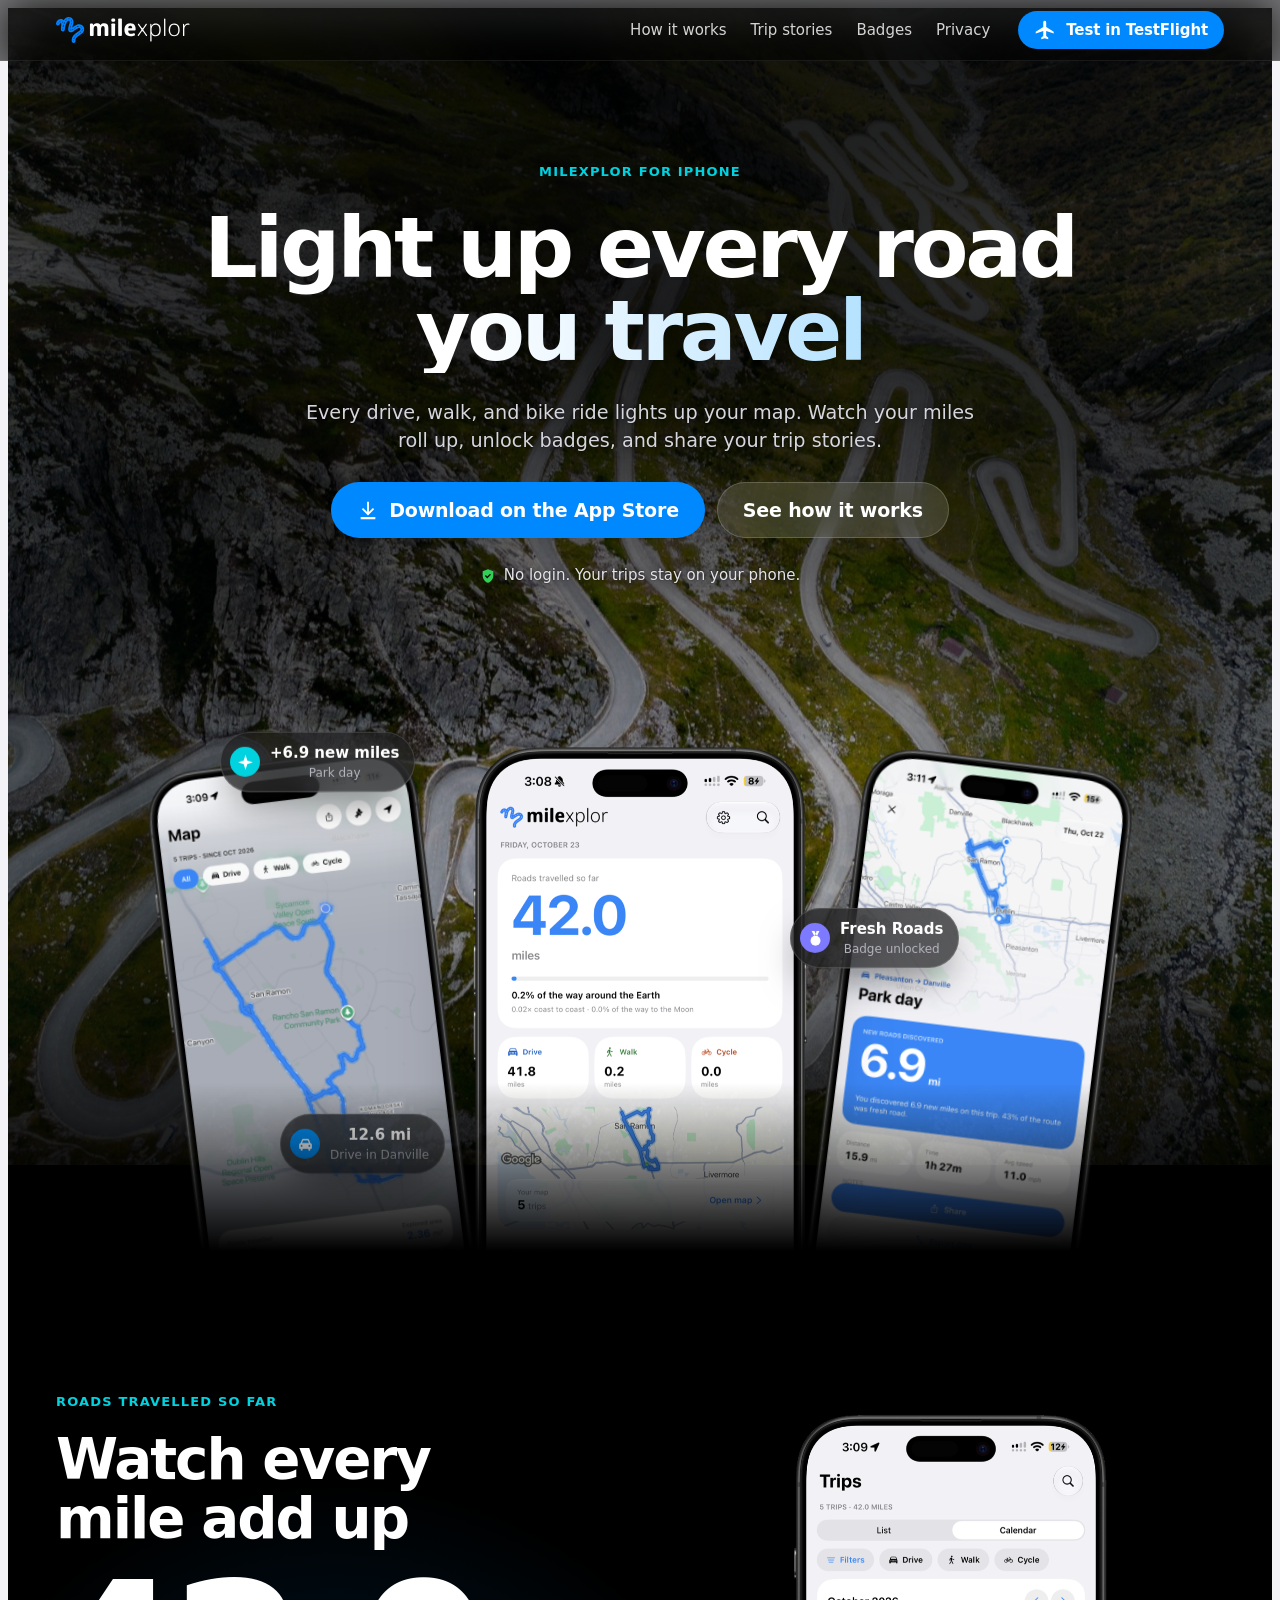
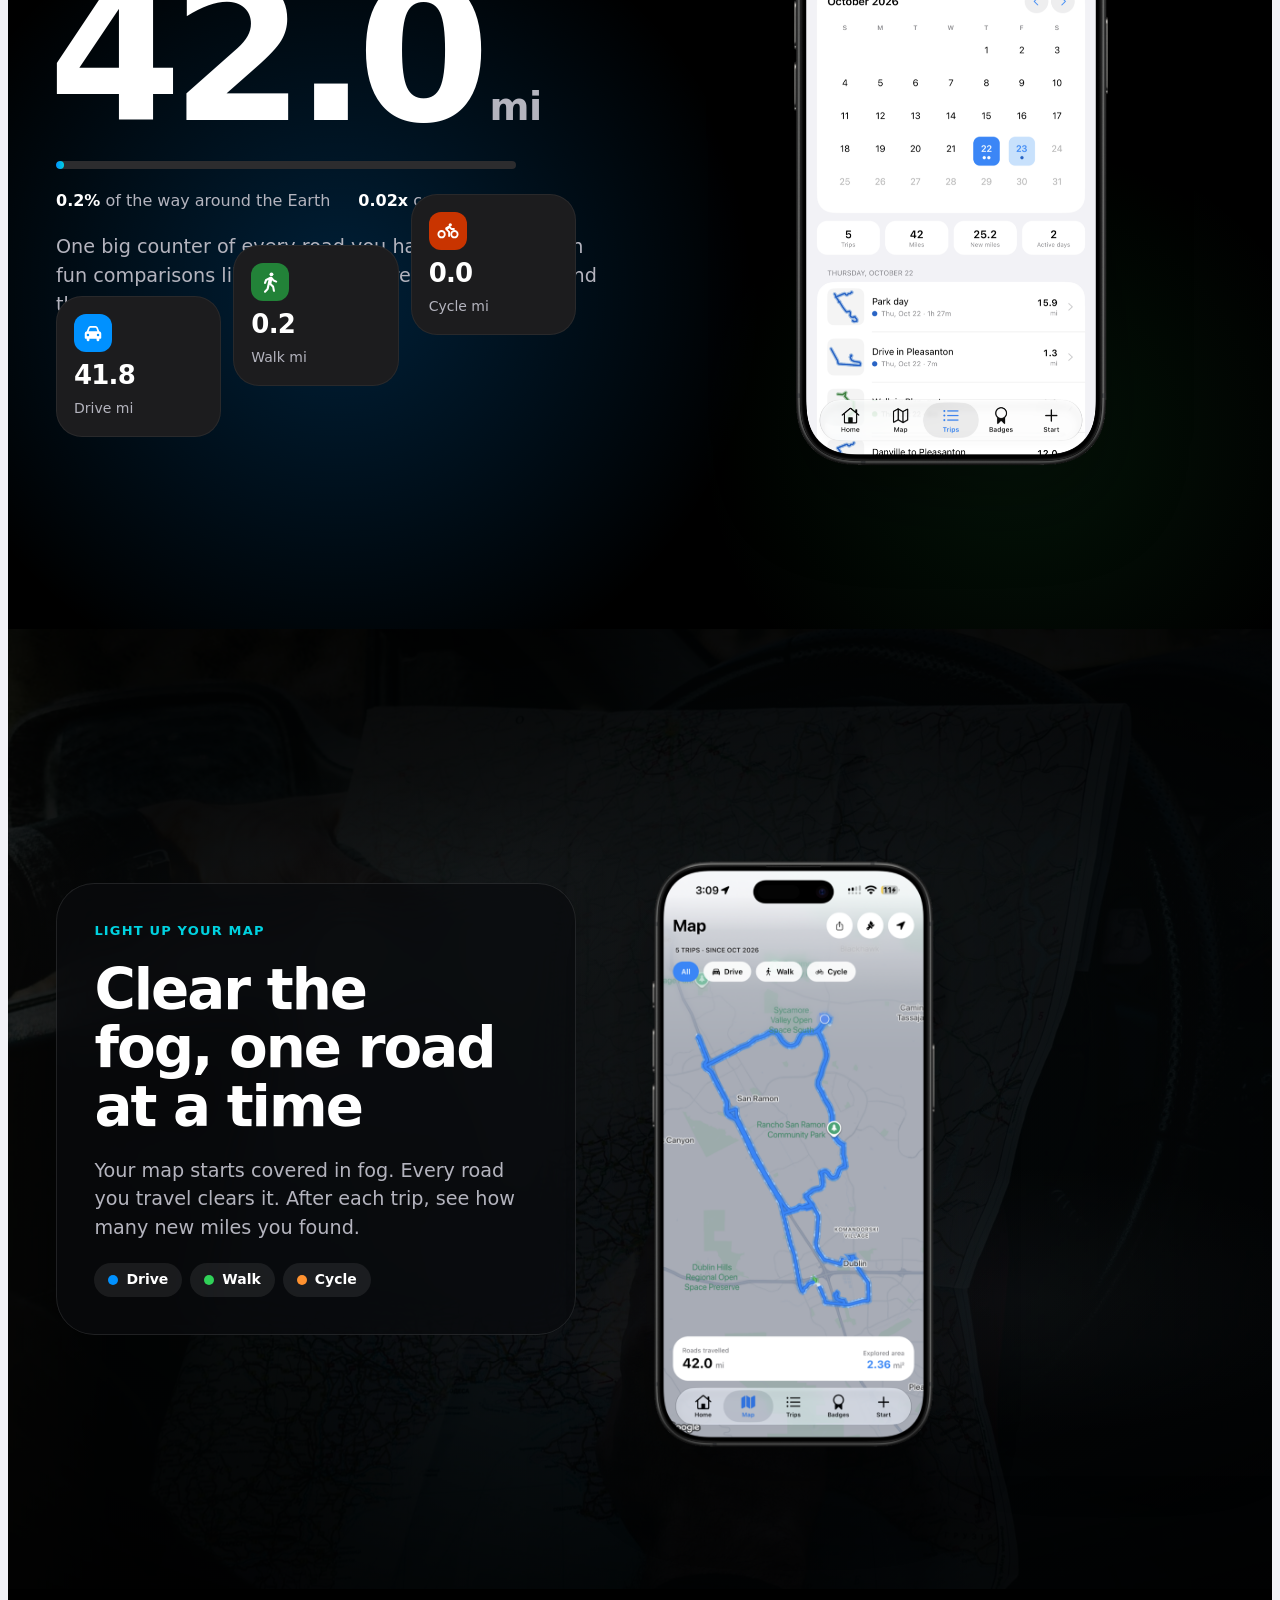
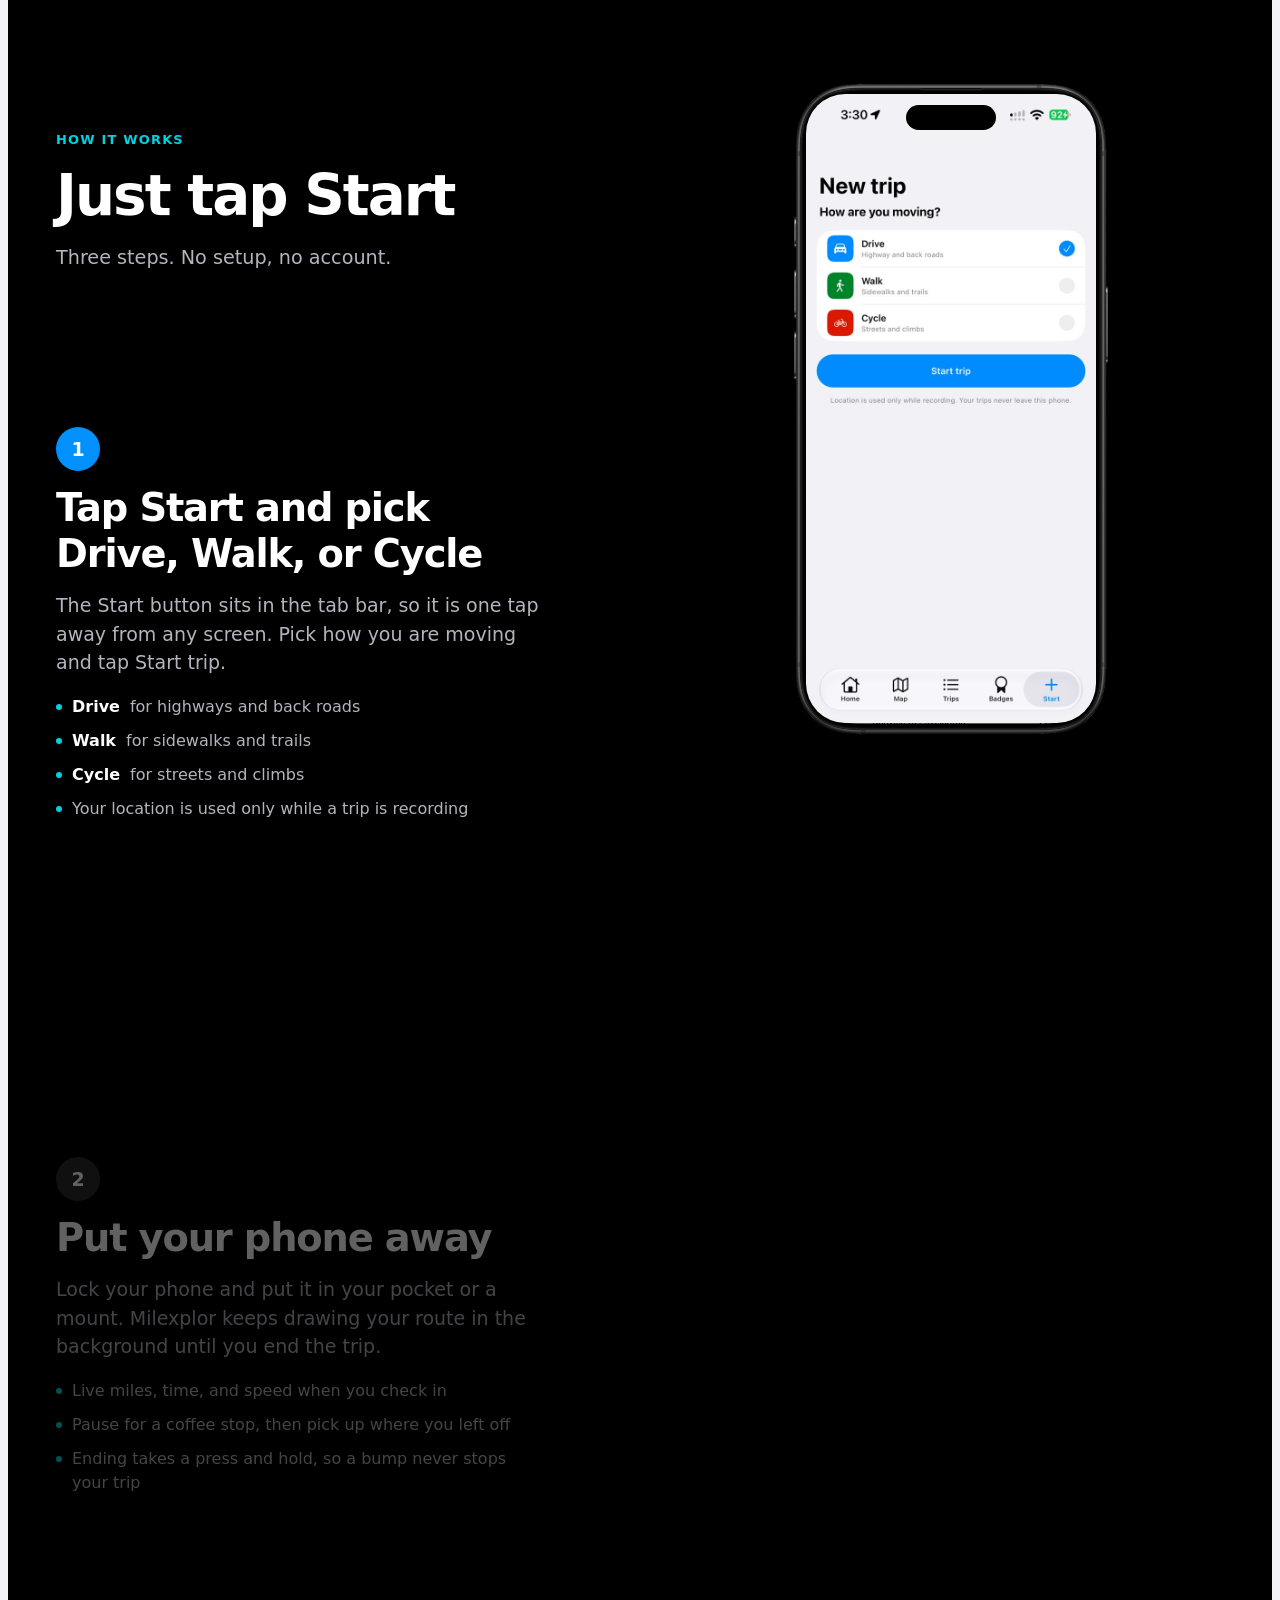
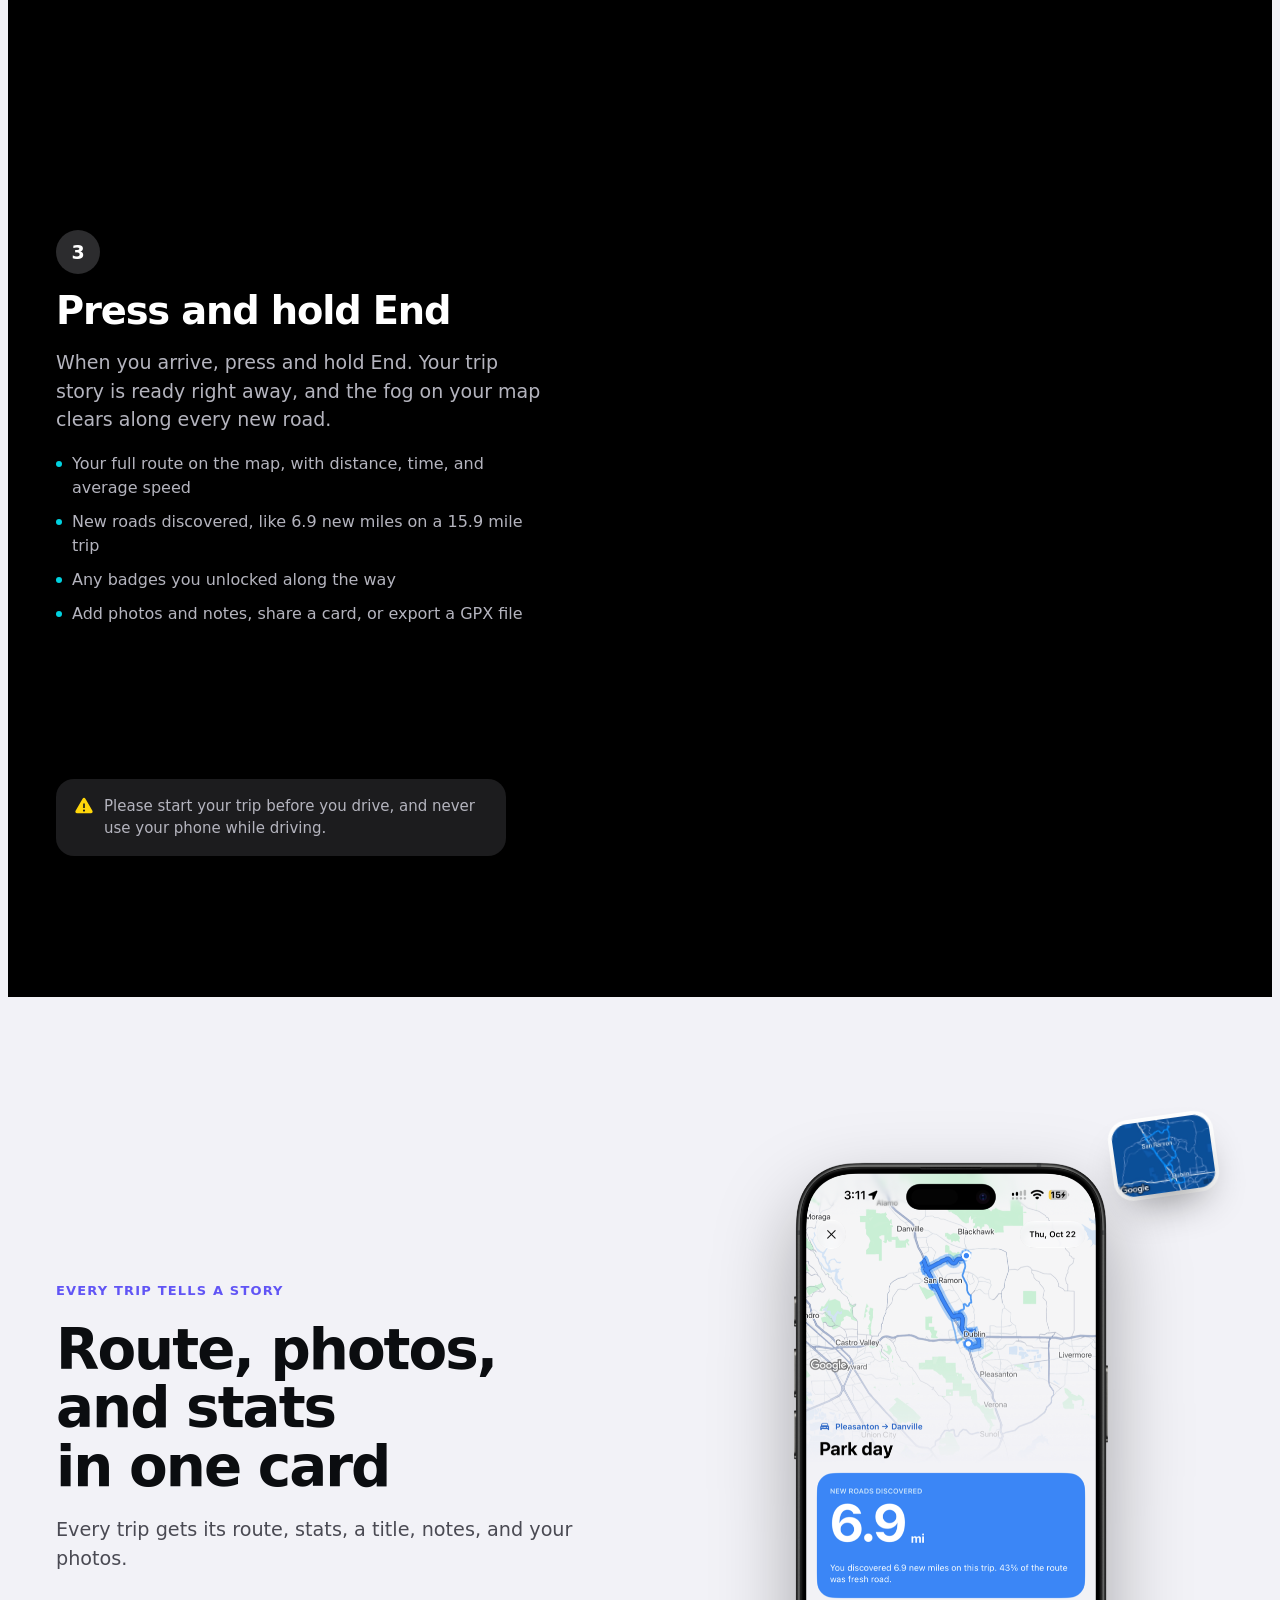
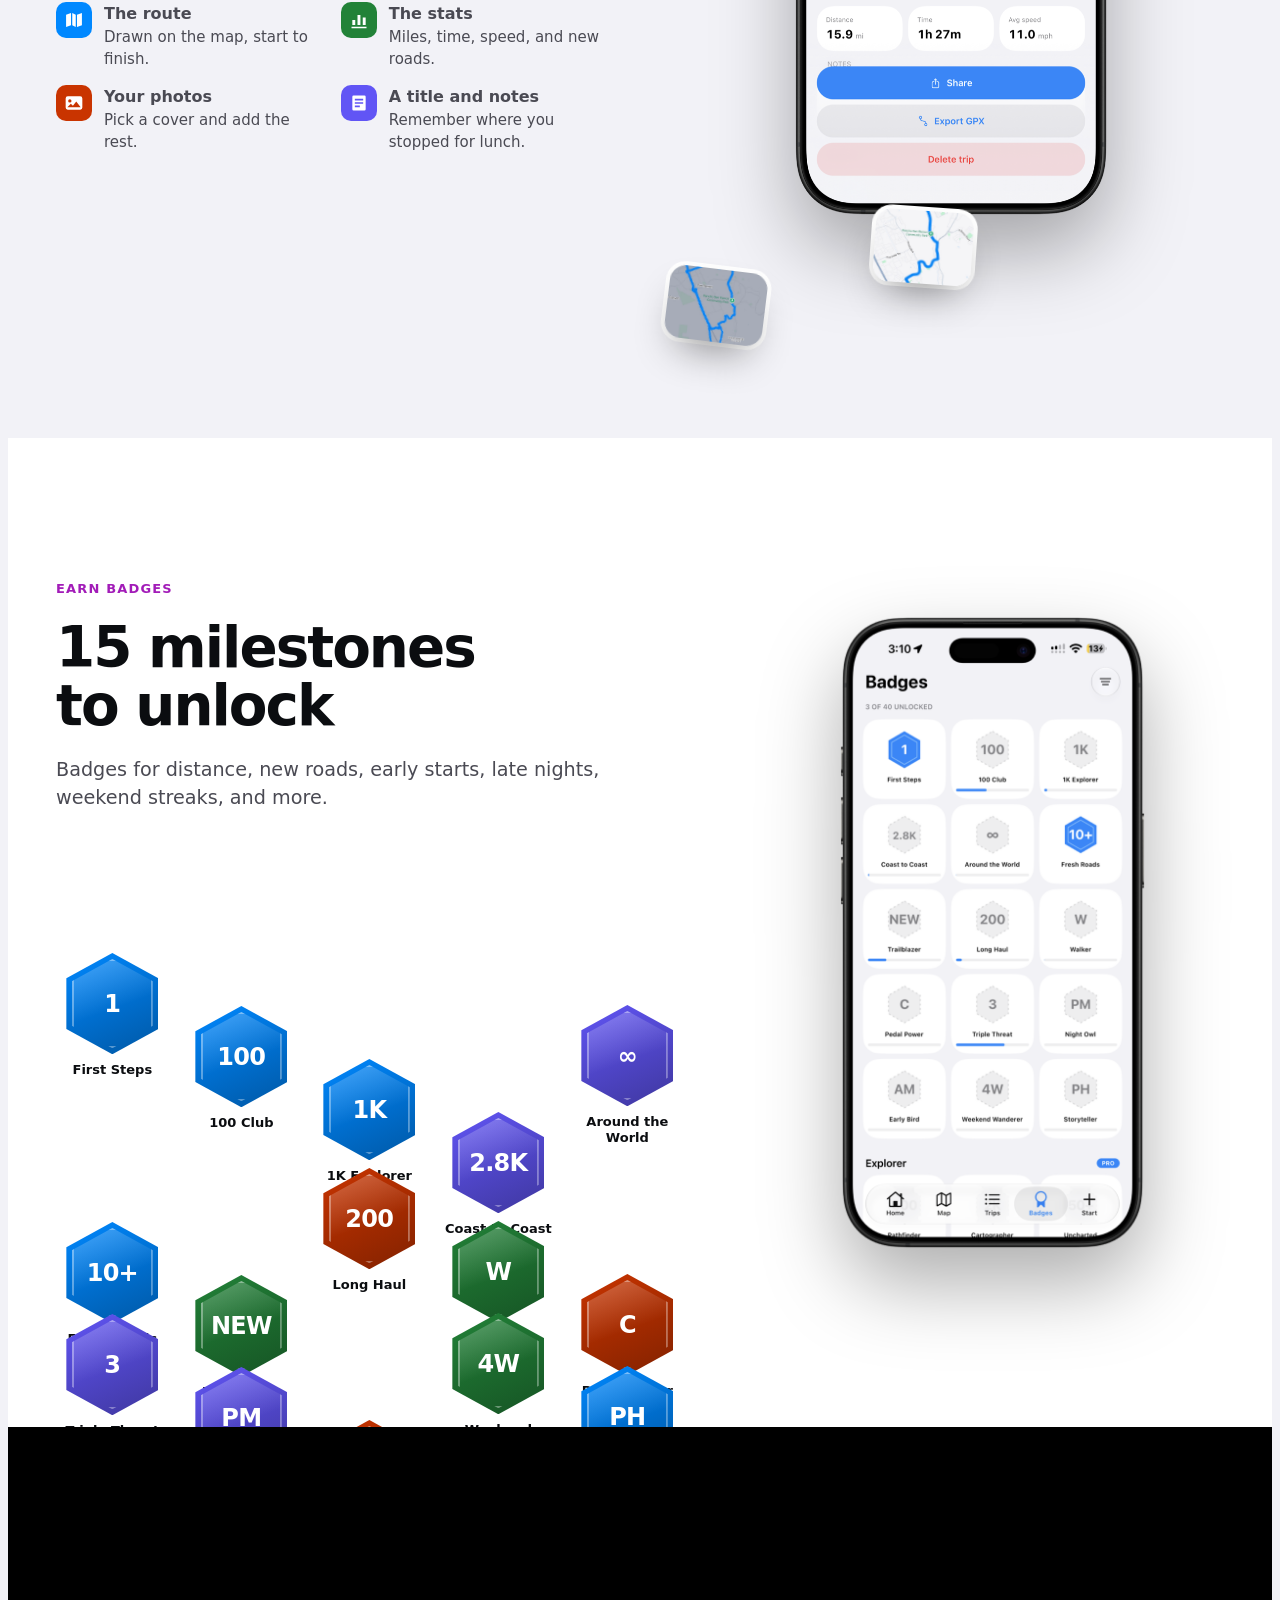
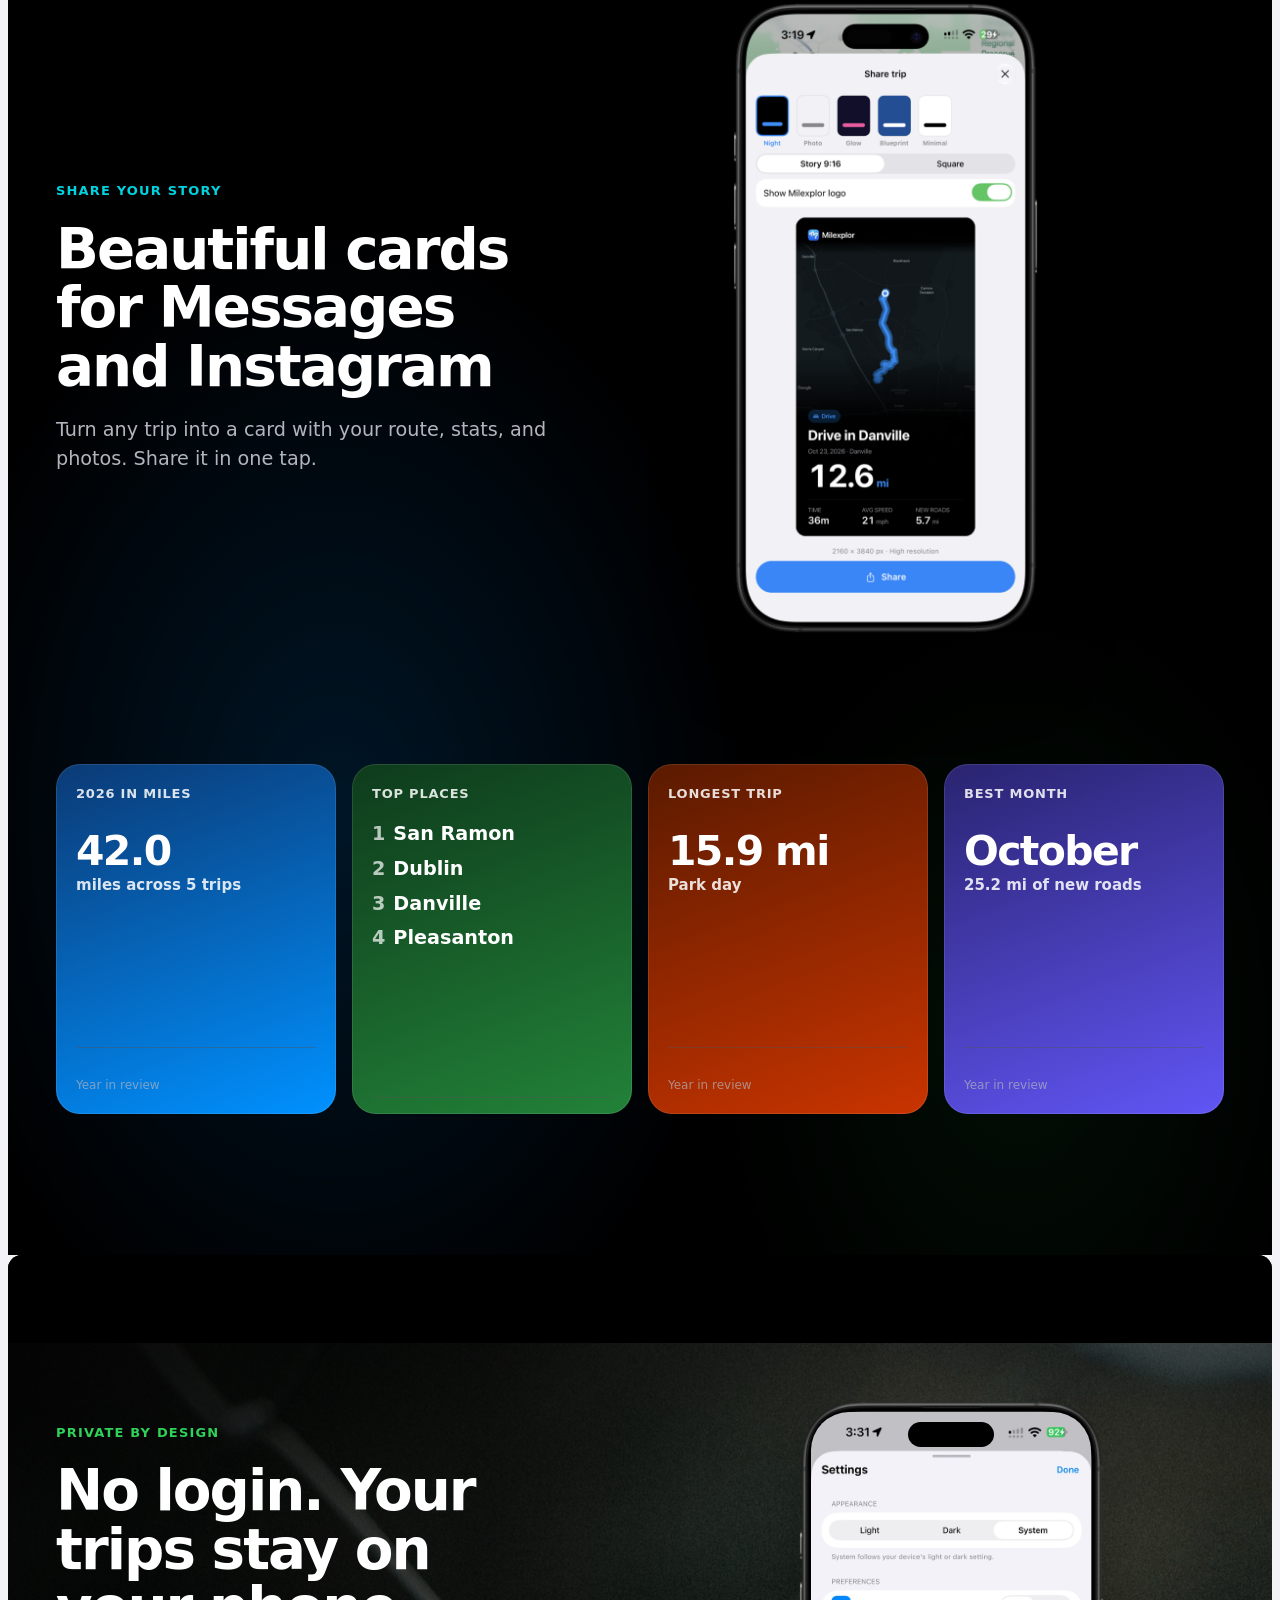
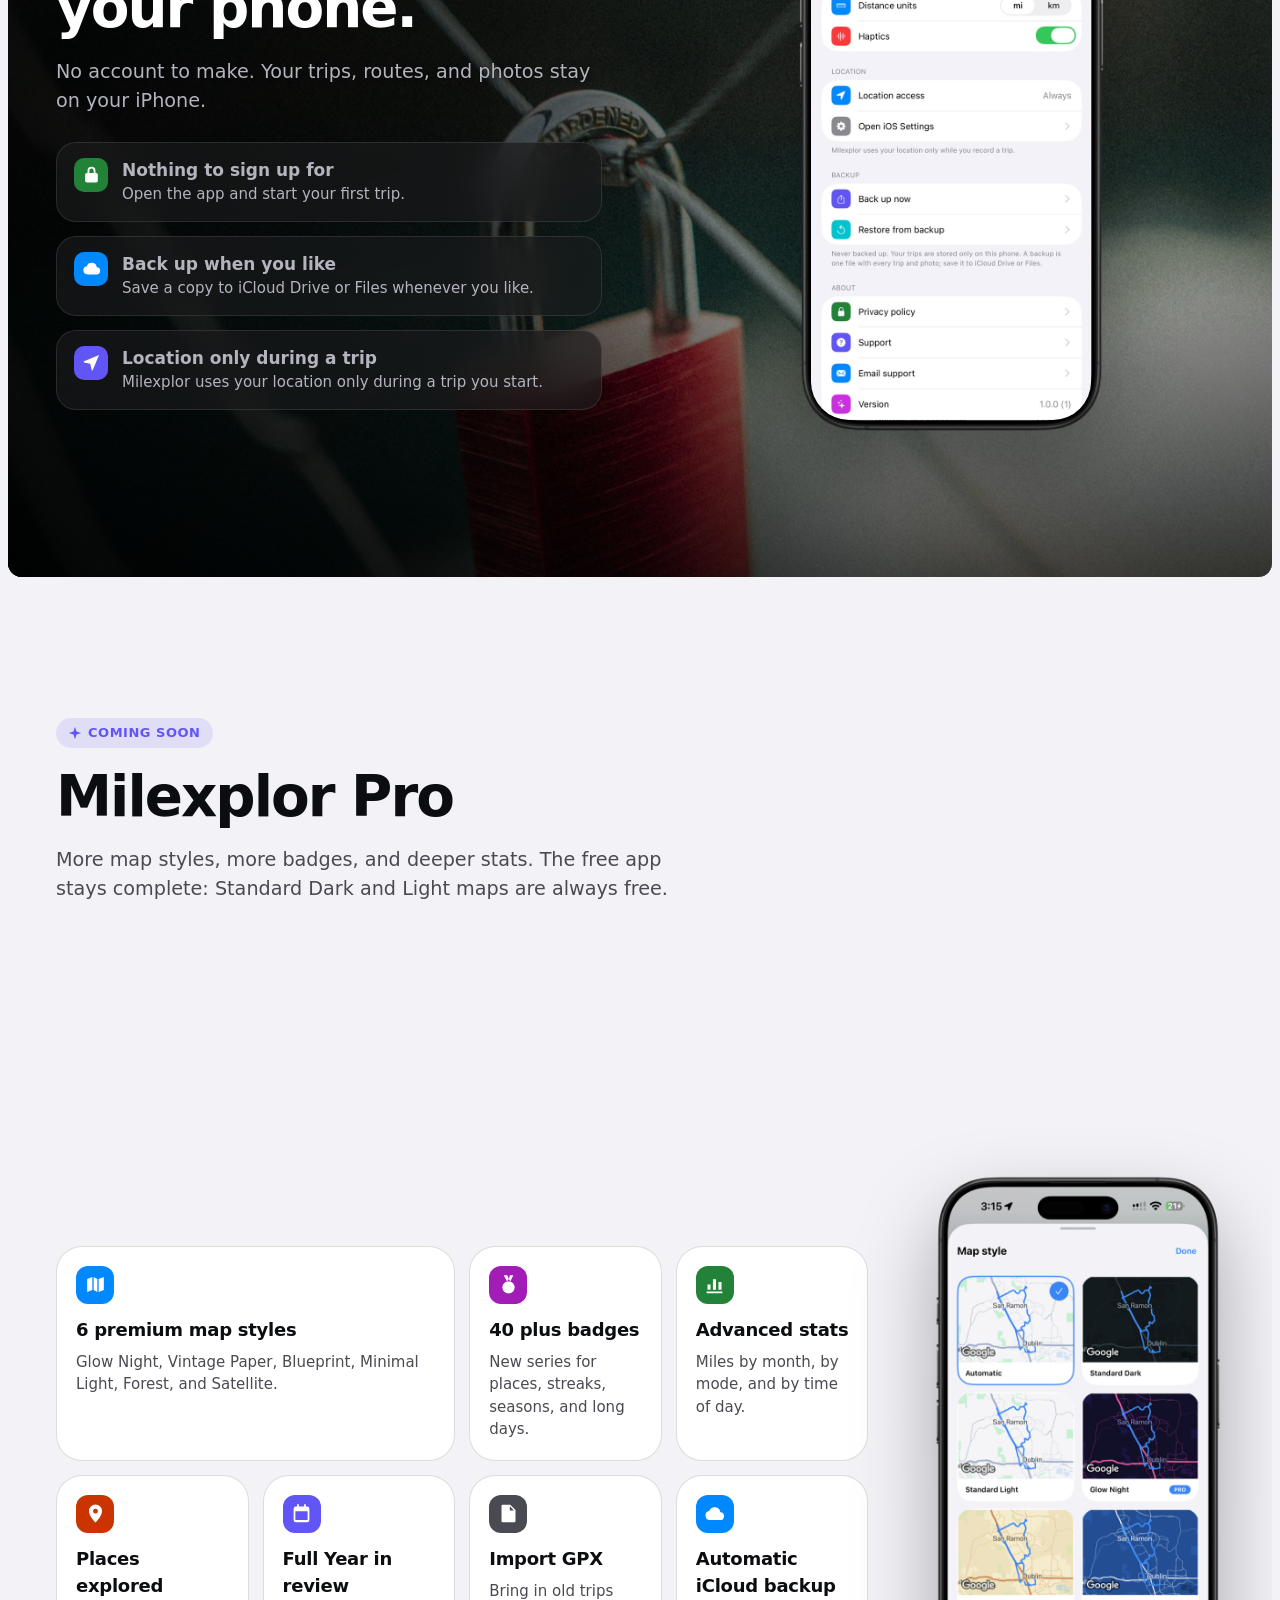
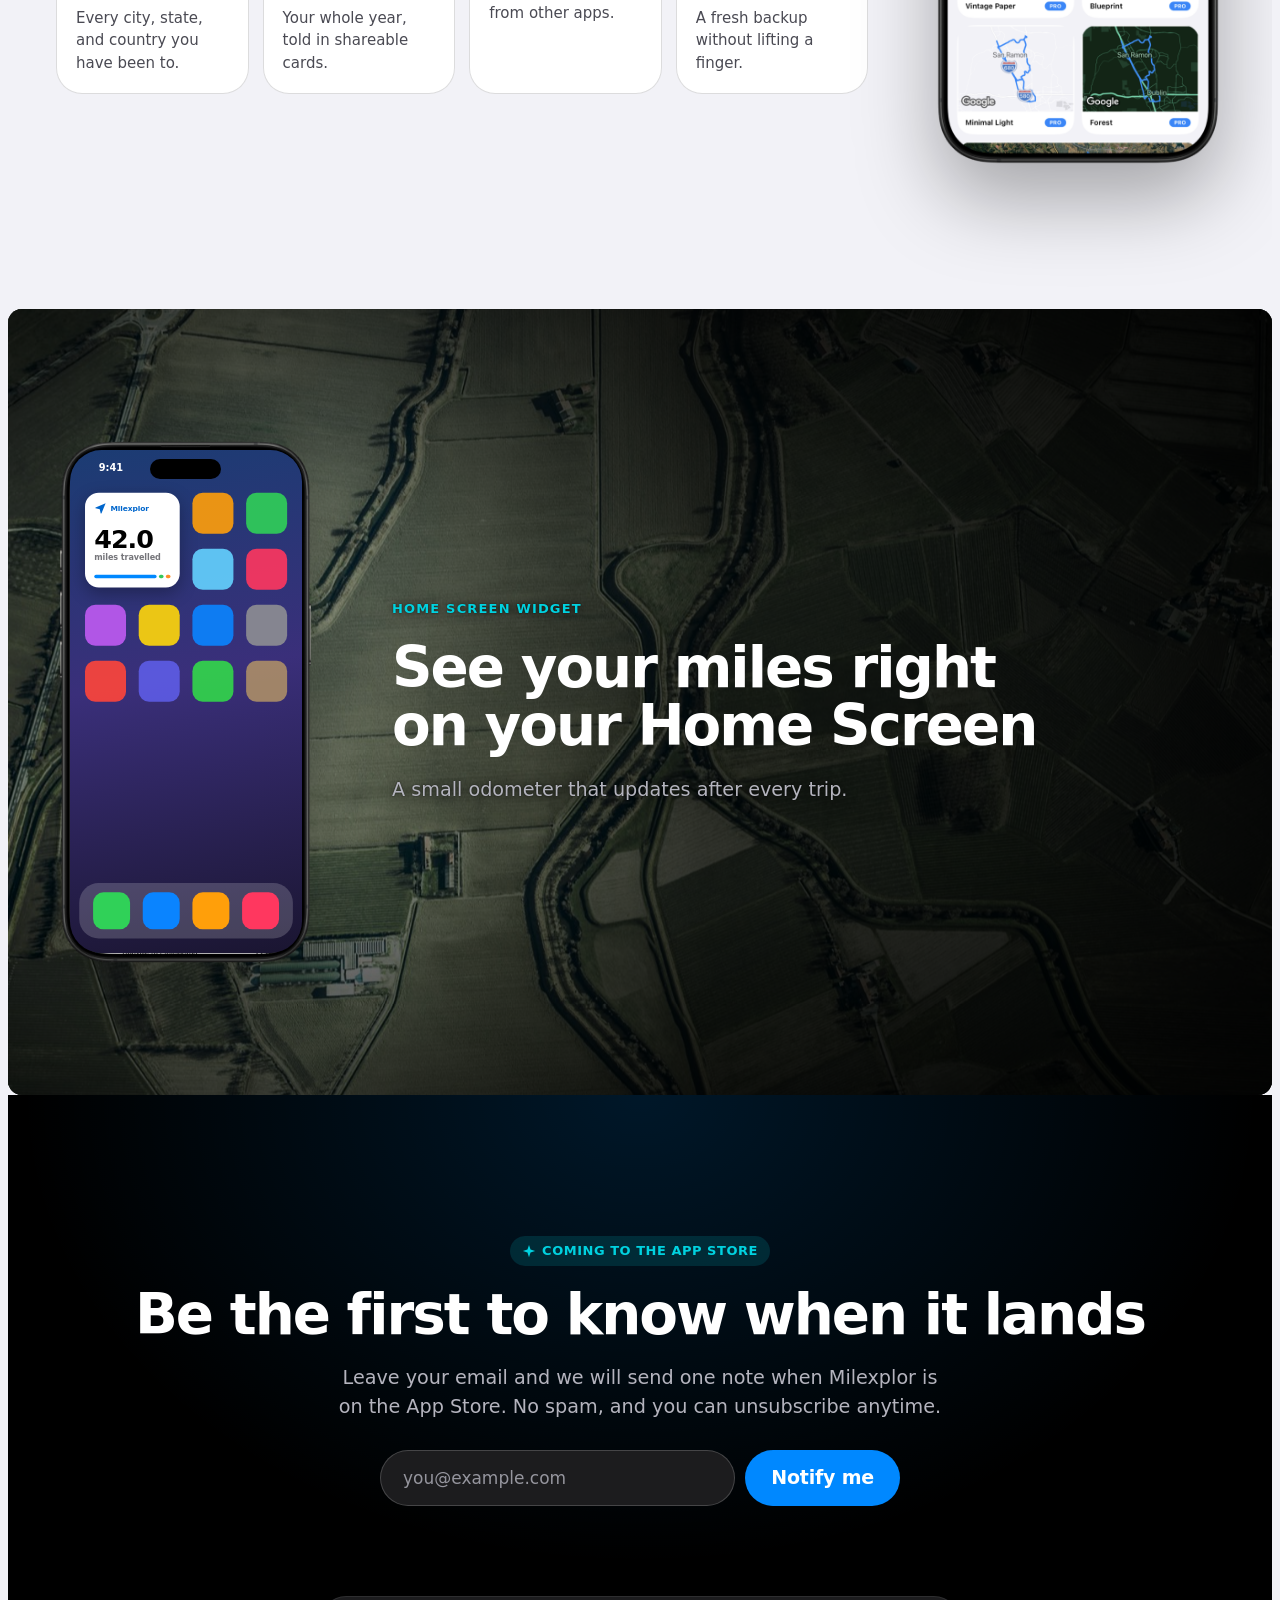
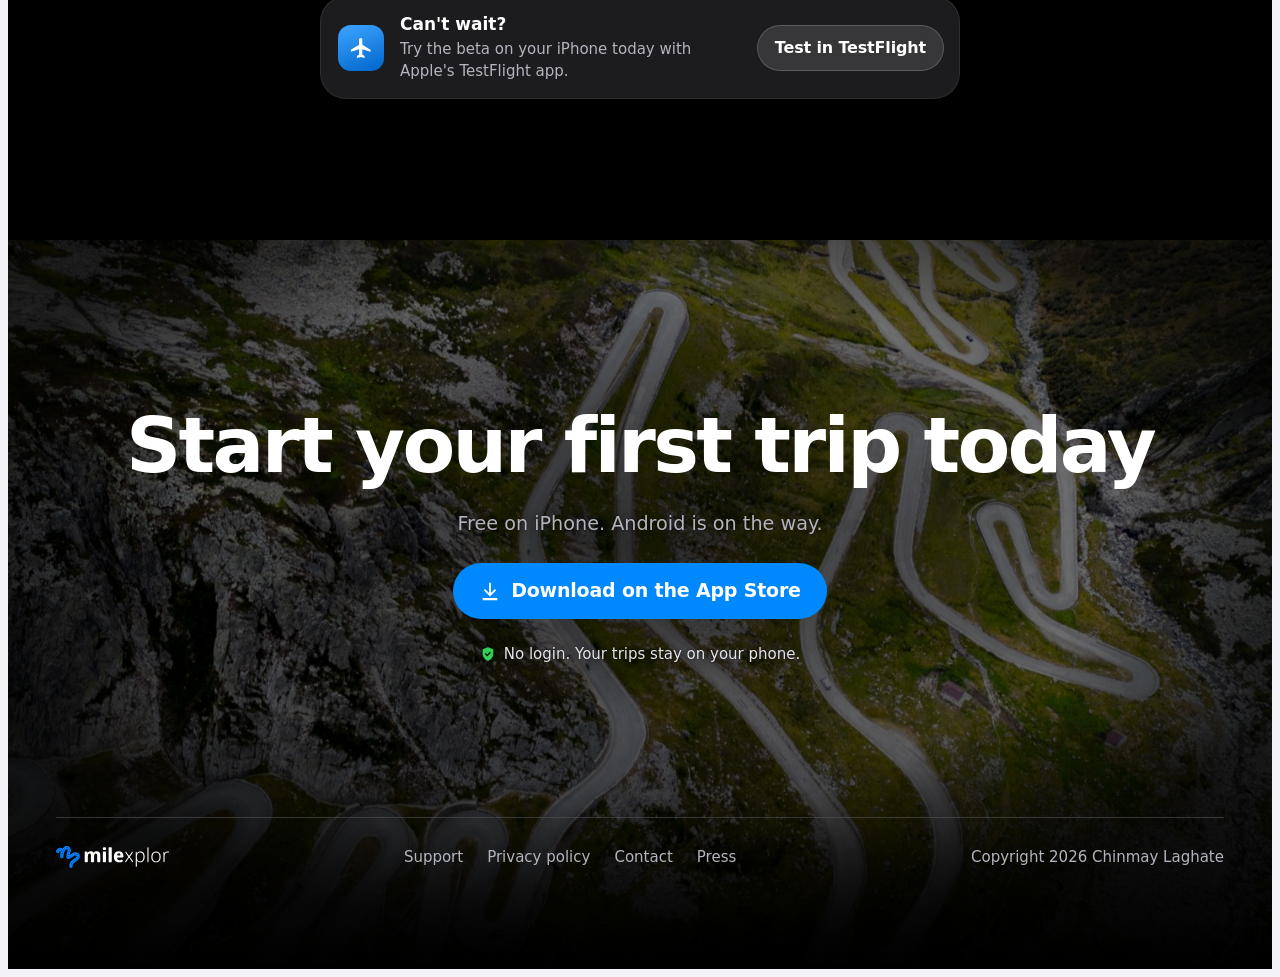
==== commit 7da798b9: "Remove the Motion notes panel from the public site It is a design-team tool and now appears only in " ====
--- a/index.html
+++ b/index.html
@@ -789,28 +789,6 @@
 </section>
 </main>
 
-<button class="notes-btn" id="notesBtn" aria-expanded="false" aria-controls="notes"><svg><use href="#i-motion"/></svg>Motion notes</button>
-<aside class="notes" id="notes" hidden aria-label="Motion notes">
-  <h3>Motion notes</h3>
-  <p class="small">Speeds are relative to scroll. 1x moves with the page. Phones are 1x unless noted. Mobile halves every offset. Reduce motion turns all of it off and uses fades.</p>
-  <div class="seg-ctl" role="group" aria-label="Hero frame">
-    <button id="hf-live" aria-pressed="true">Live scroll</button>
-    <button id="hf-start" aria-pressed="false">Hero: start</button>
-    <button id="hf-clear" aria-pressed="false">Hero: fog cleared</button>
-  </div>
-  <dl>
-    <dt>1. Hero</dt><dd>Real dark map and fog <code>0.3x</code>. The fog opens in a widening circle from the lit Bay Area roads (120px to 1100px radius) over the first 70% of the hero. Three phones: the center one rises 90px to 0, the tilted side phones move at <code>1.1x</code>. Chips <code>1.15x</code> to <code>1.35x</code>.</dd>
-    <dt>2. Odometer</dt><dd>Glow <code>0.7x</code>. Number counts 0 to 42.0 in 1.6s when it enters view (ease out). Mode tiles <code>1.1x</code>, <code>1.2x</code>, <code>1.3x</code>.</dd>
-    <dt>3. Map</dt><dd>Map layer <code>0.9x</code> (almost still). Fog curtain slides right, 0 to 110% of width, as the section moves from 85% to 0% of the viewport. Summary phone <code>1.12x</code>. Curtain uses fog color at 88% for contrast; the in-app fog stays 51%.</dd>
-    <dt>4. Just tap Start</dt><dd>Phone pinned in the center (sticky). Screen crossfades in 0.45s when the next step crosses the middle of the viewport. Mobile: plain list, one phone per step, no pinning.</dd>
-    <dt>5. Story</dt><dd>Five map snippets from the app (trip maps and Pro map styles) start scattered at their own depth (<code>0.8x</code> to <code>1.3x</code>), then ease into one straight strip as the section reaches the middle of the screen.</dd>
-    <dt>6. Badges</dt><dd>Each badge starts 120 to 280px low and rises with a small staggered overshoot (ease out back) into the grid.</dd>
-    <dt>7. Share</dt><dd>Share card slides out from behind the phone (up to 240px), turns 18 degrees toward the viewer and tilts 4 degrees. Year in review cards stay still and aligned.</dd>
-    <dt>8. Privacy</dt><dd>Lock photo <code>0.6x</code> behind a dark scrim, nothing else moves.</dd>
-    <dt>9. Pro</dt><dd>One row of real map style tiles from the Map style screen slides sideways, about 0.25x of scroll distance.</dd>
-    <dt>10 and 11</dt><dd>Widget fades in. Final map <code>0.7x</code>.</dd>
-  </dl>
-</aside>
 
 <script>
 (() => {
@@ -982,14 +960,16 @@
 
   /* motion notes panel */
   const btn = $('#notesBtn'), panel = $('#notes');
-  btn.addEventListener('click', () => { panel.hidden = !panel.hidden; btn.setAttribute('aria-expanded', String(!panel.hidden)); });
-  const hf = { 'hf-live': null, 'hf-start': 0, 'hf-clear': 1 };
-  Object.keys(hf).forEach(id => $('#' + id).addEventListener('click', () => {
-    heroOverride = hf[id];
-    Object.keys(hf).forEach(o => $('#' + o).setAttribute('aria-pressed', String(o === id)));
-    if (heroOverride !== null) scrollTo({ top: 0, behavior: 'smooth' });
-    req();
-  }));
+  if (btn && panel) {
+    btn.addEventListener('click', () => { panel.hidden = !panel.hidden; btn.setAttribute('aria-expanded', String(!panel.hidden)); });
+    const hf = { 'hf-live': null, 'hf-start': 0, 'hf-clear': 1 };
+    Object.keys(hf).forEach(id => $('#' + id).addEventListener('click', () => {
+      heroOverride = hf[id];
+      Object.keys(hf).forEach(o => $('#' + o).setAttribute('aria-pressed', String(o === id)));
+      if (heroOverride !== null) scrollTo({ top: 0, behavior: 'smooth' });
+      req();
+    }));
+  }
 })();
 </script>
 
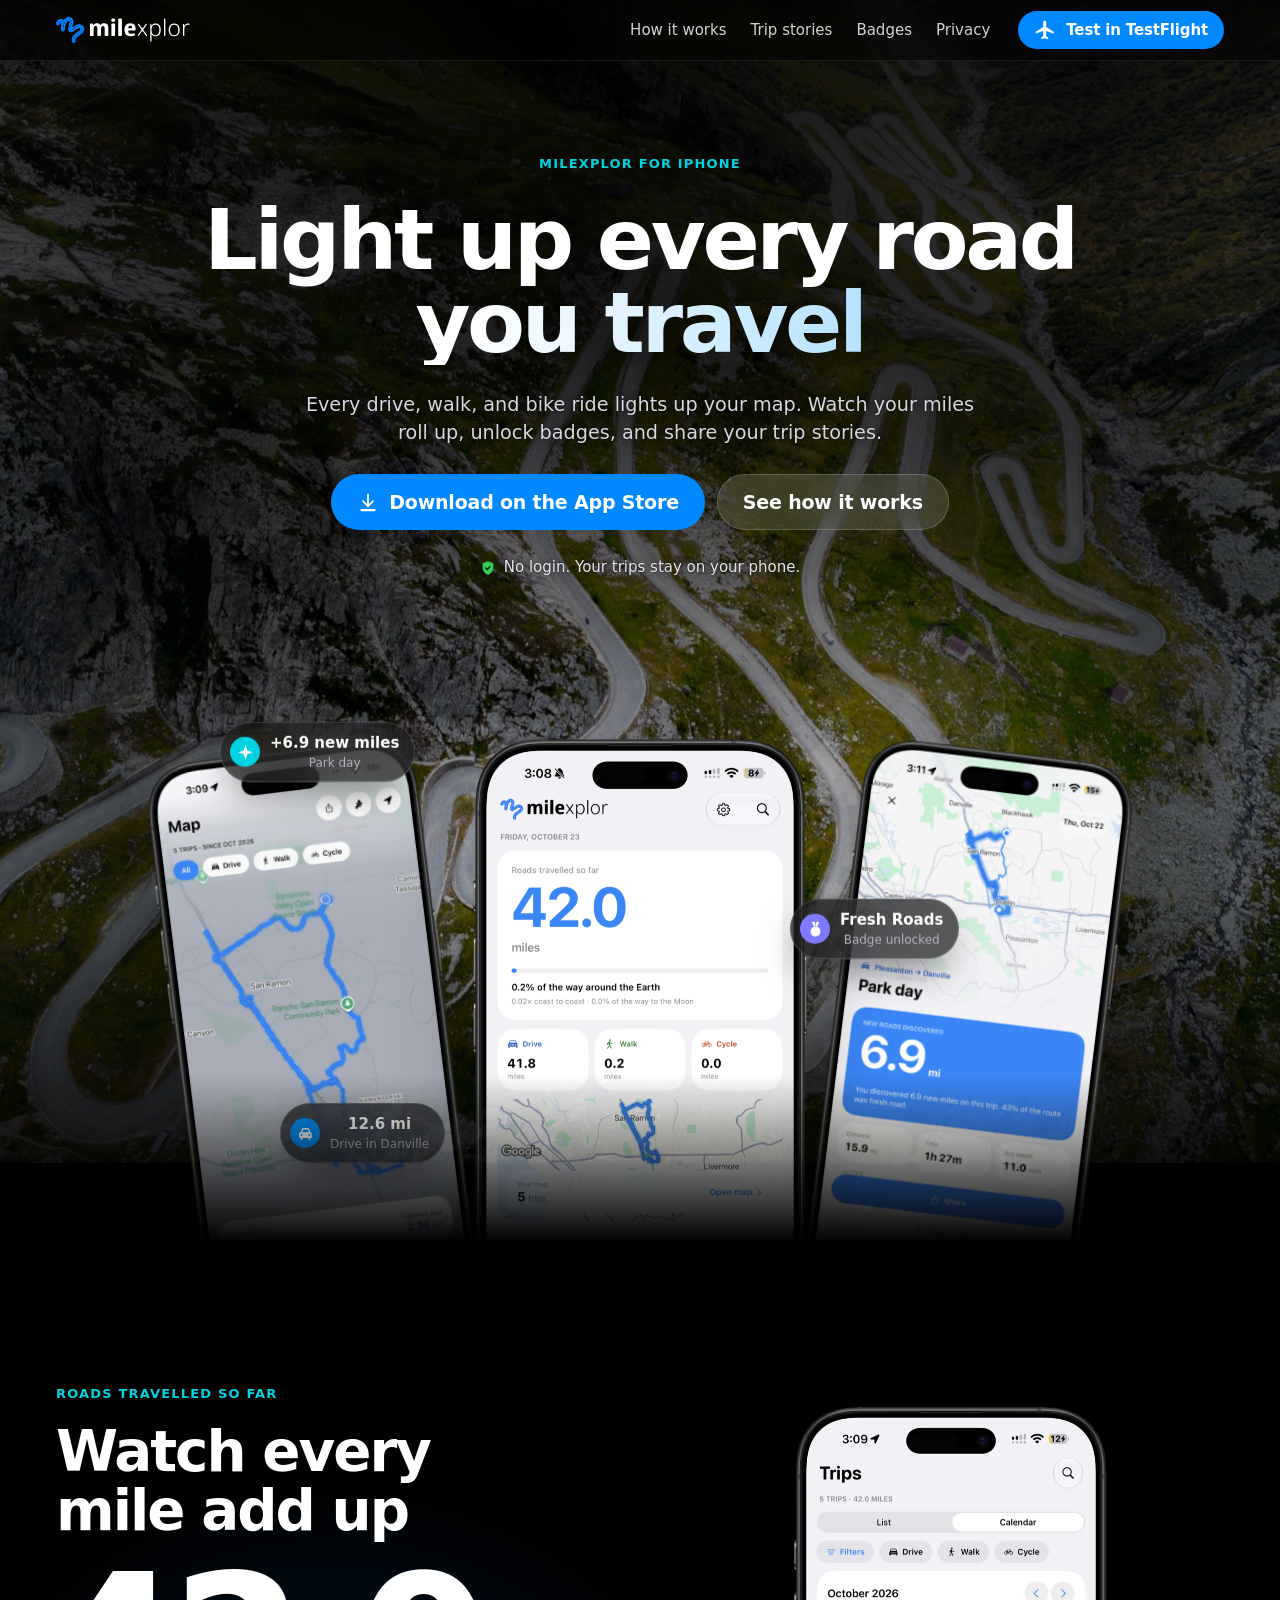
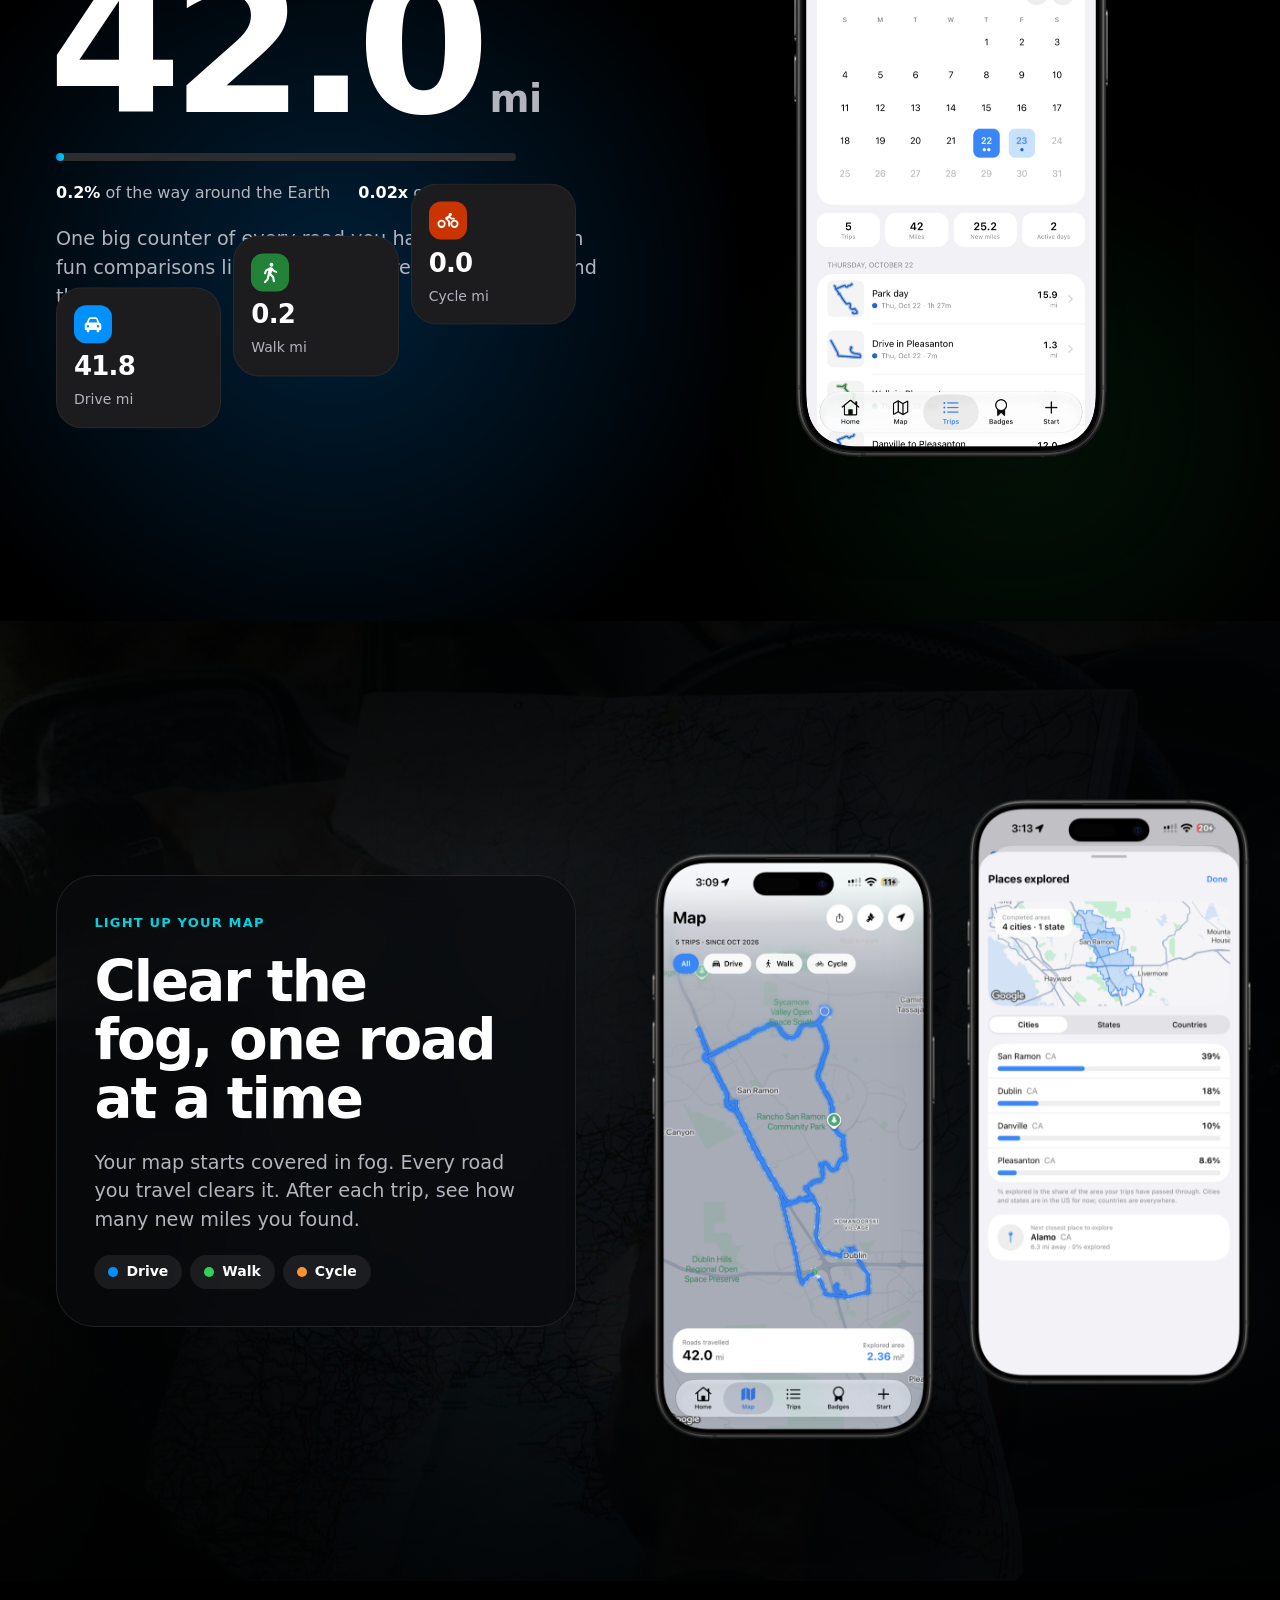
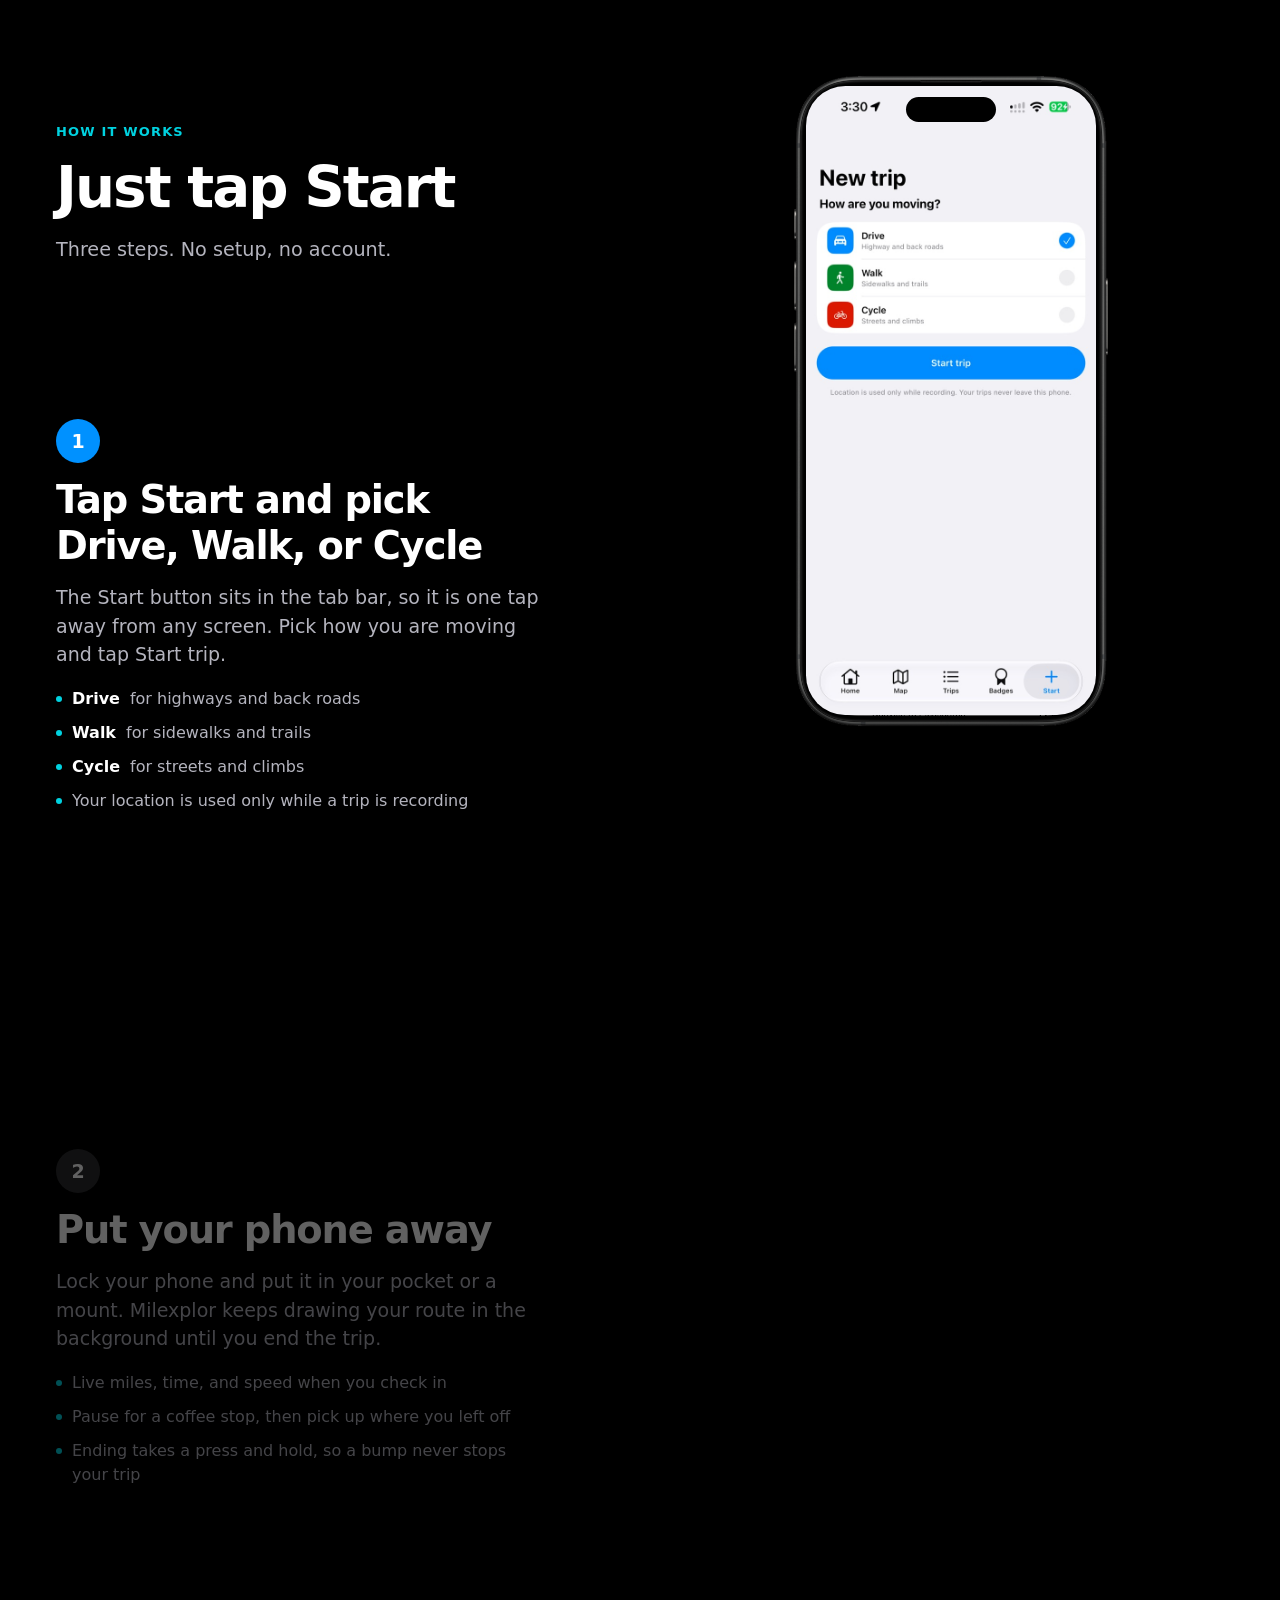
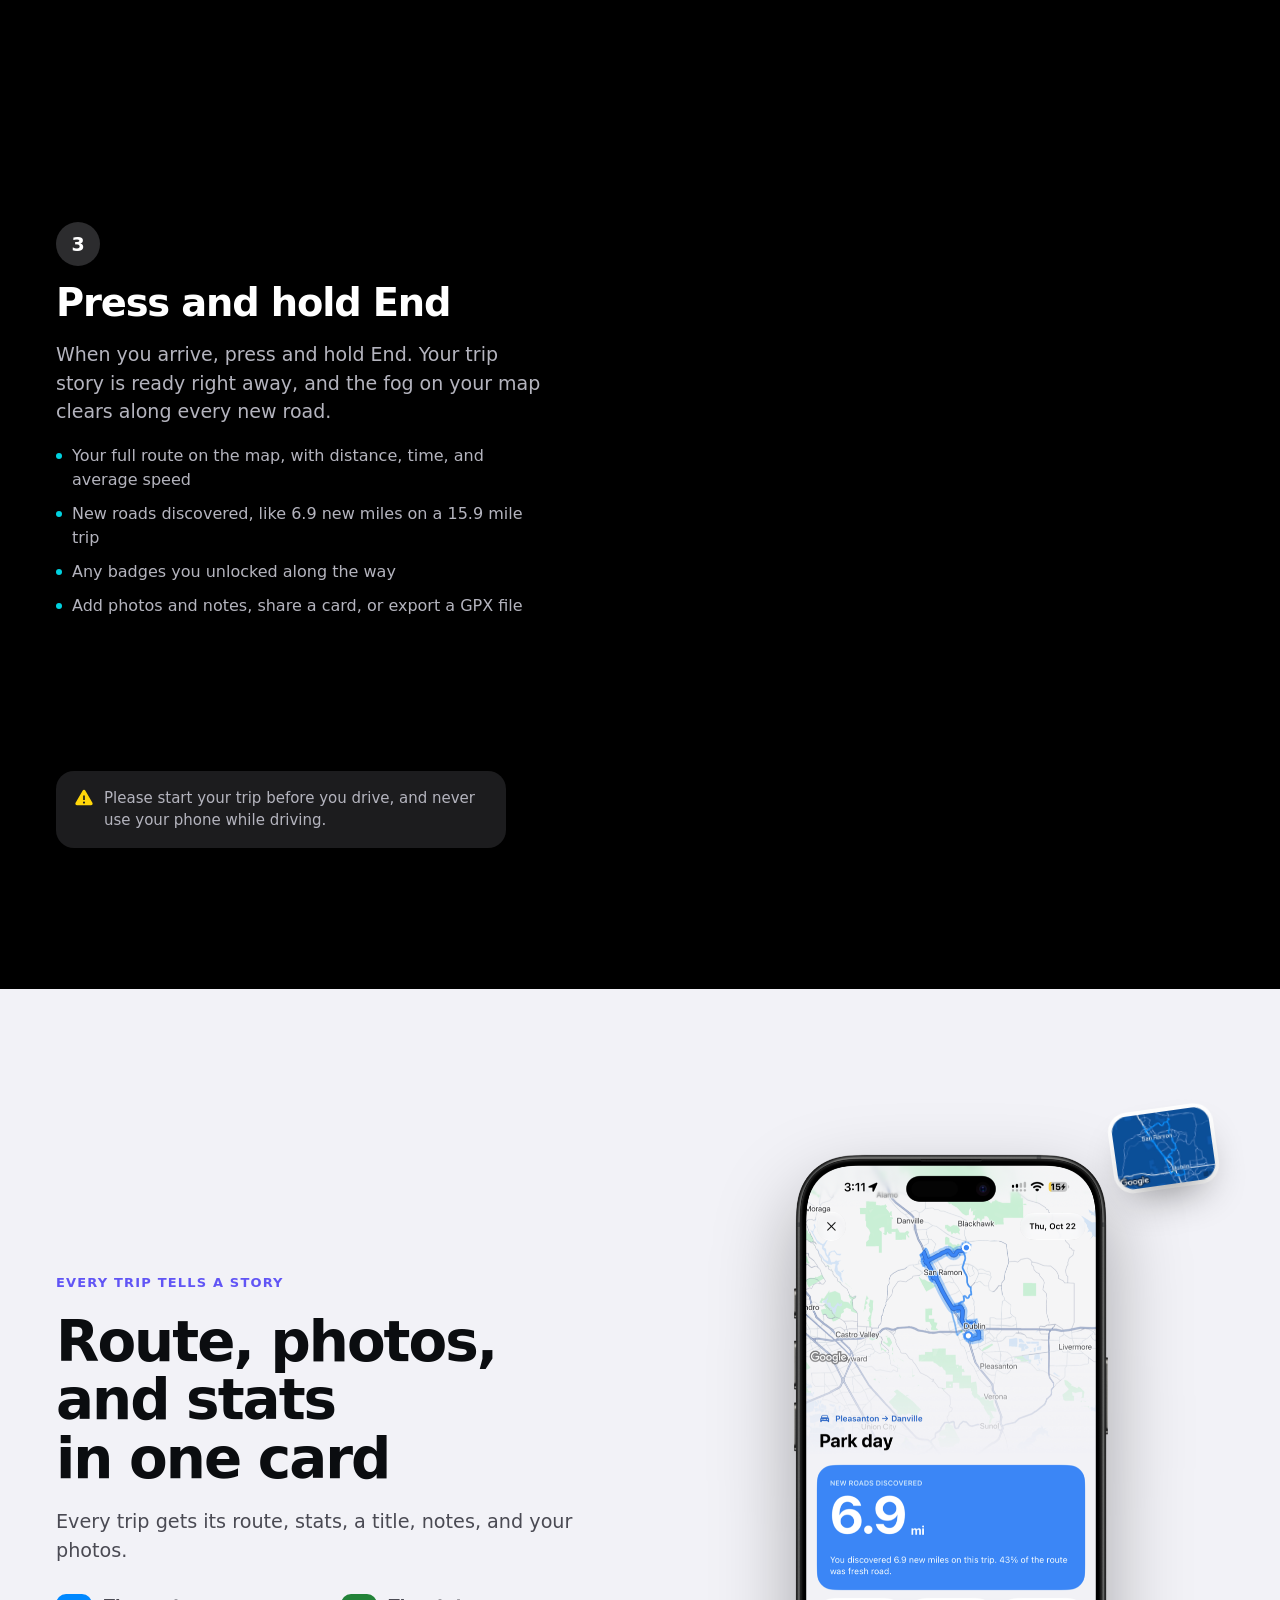
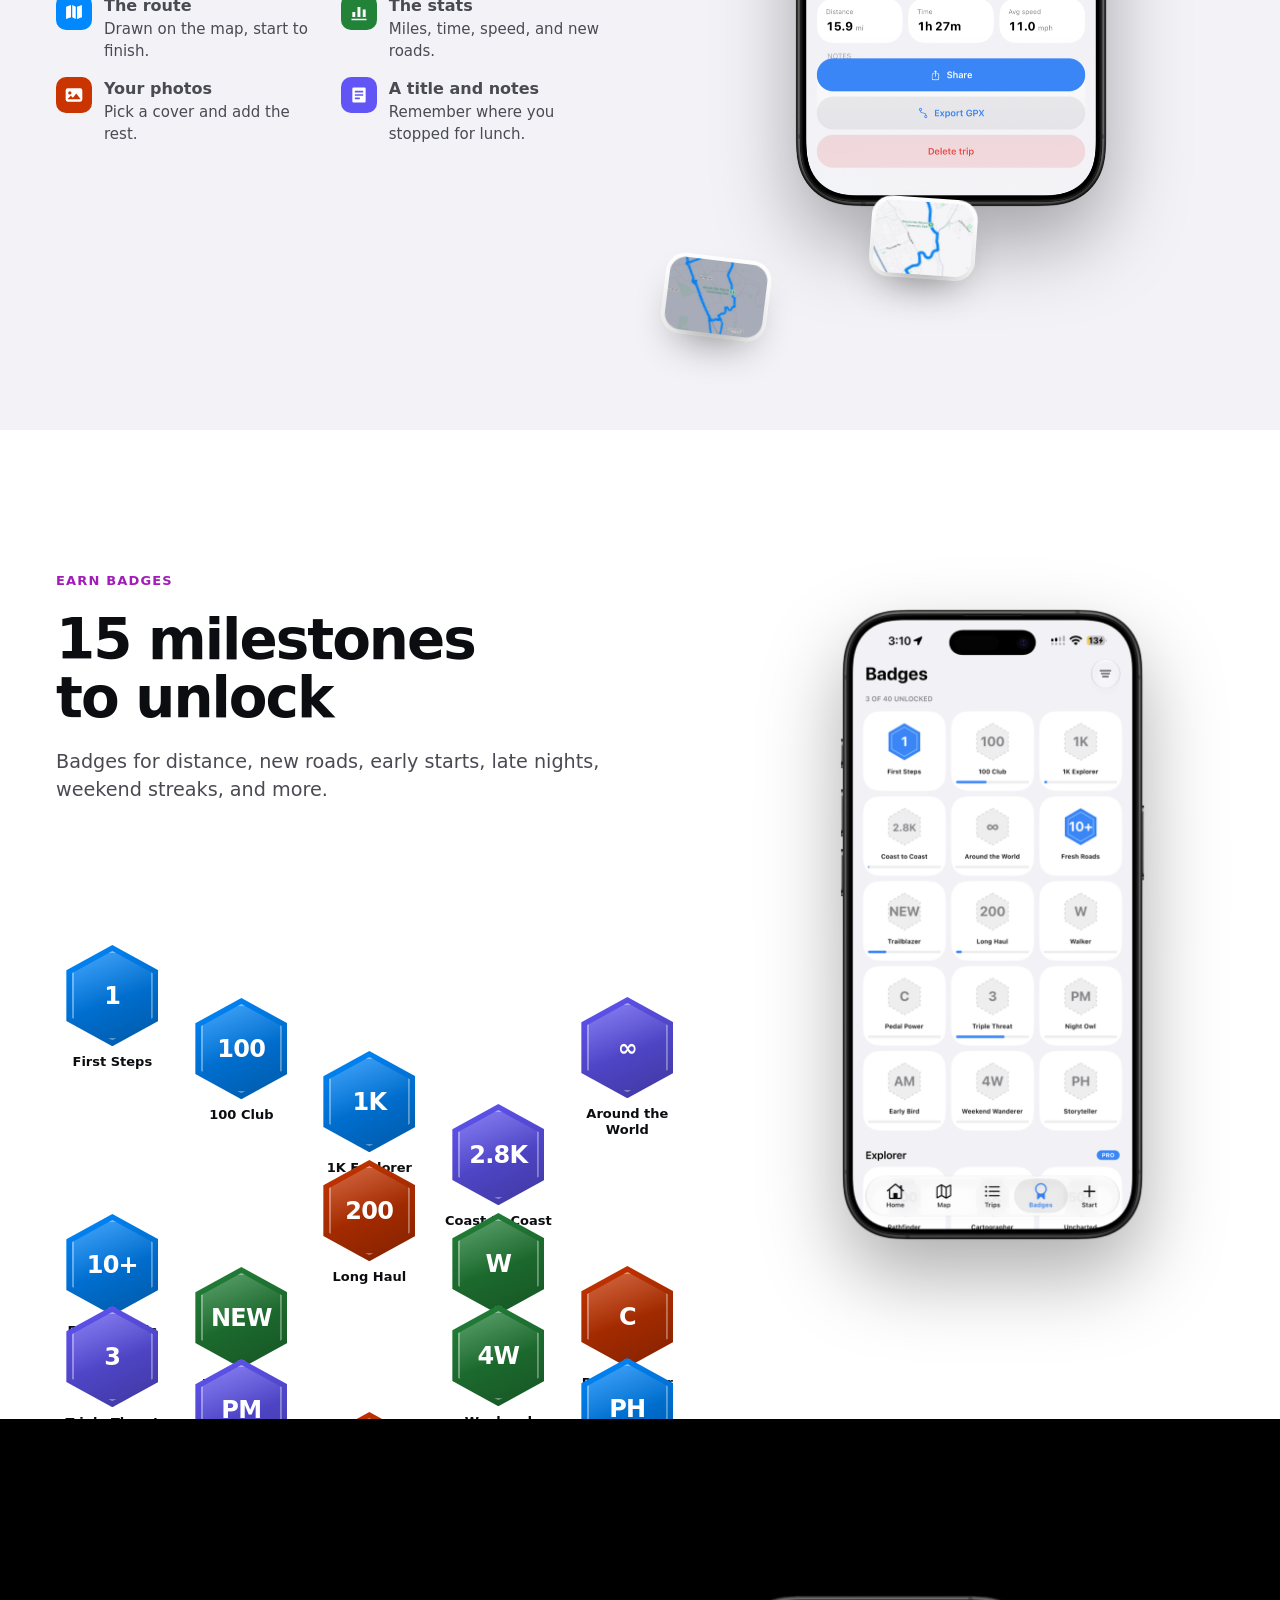
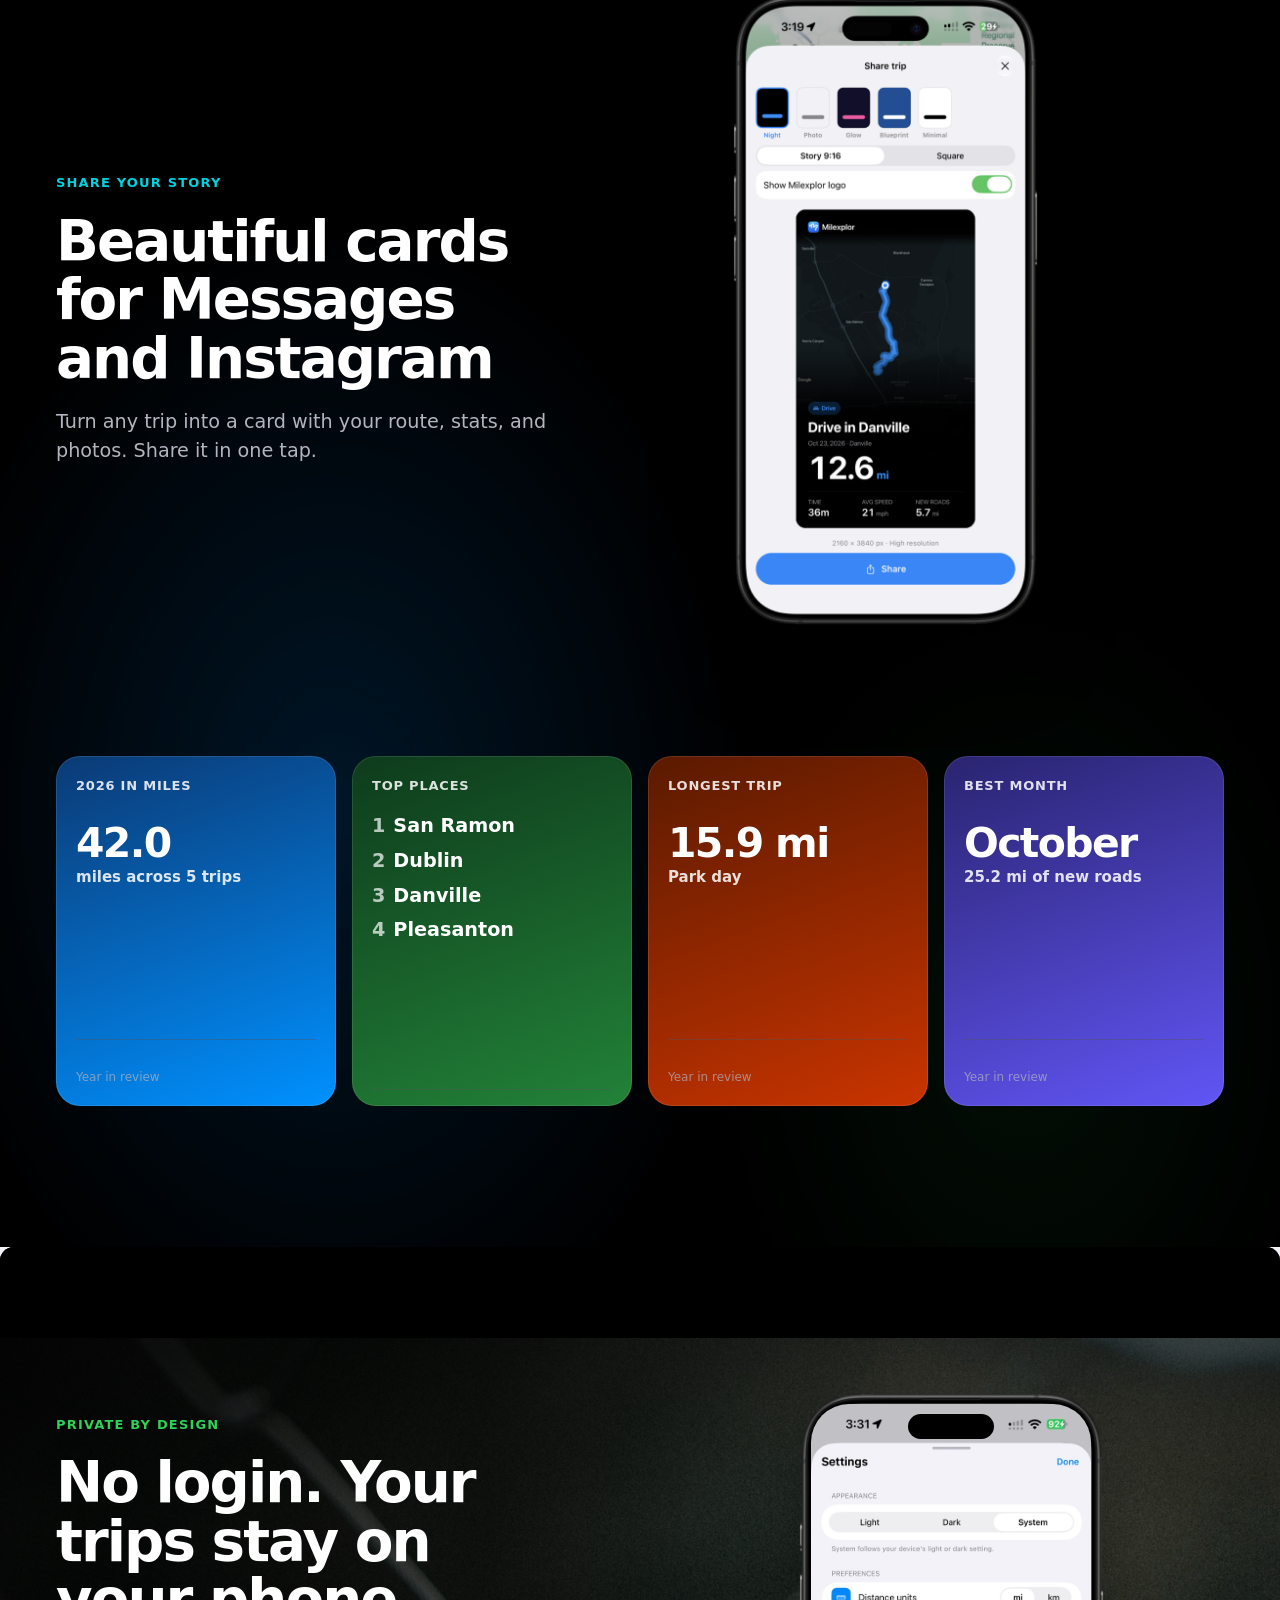
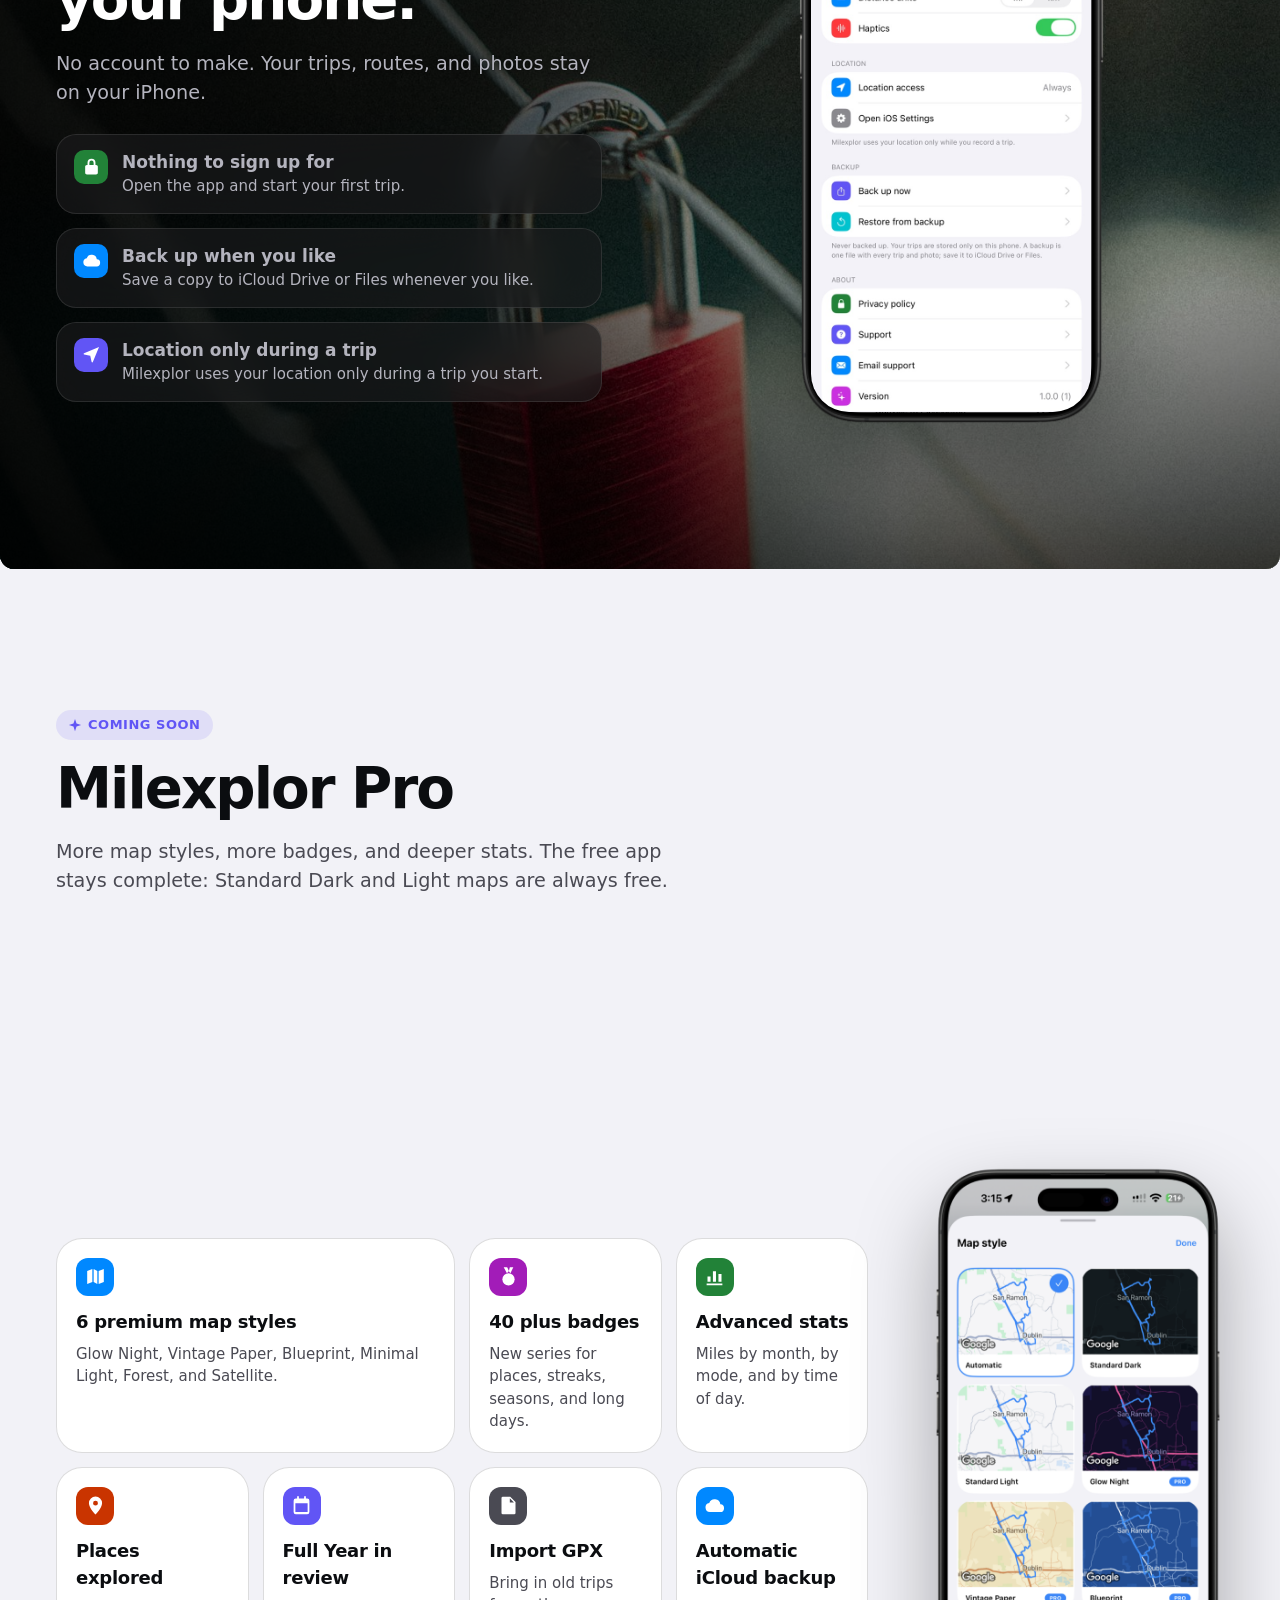
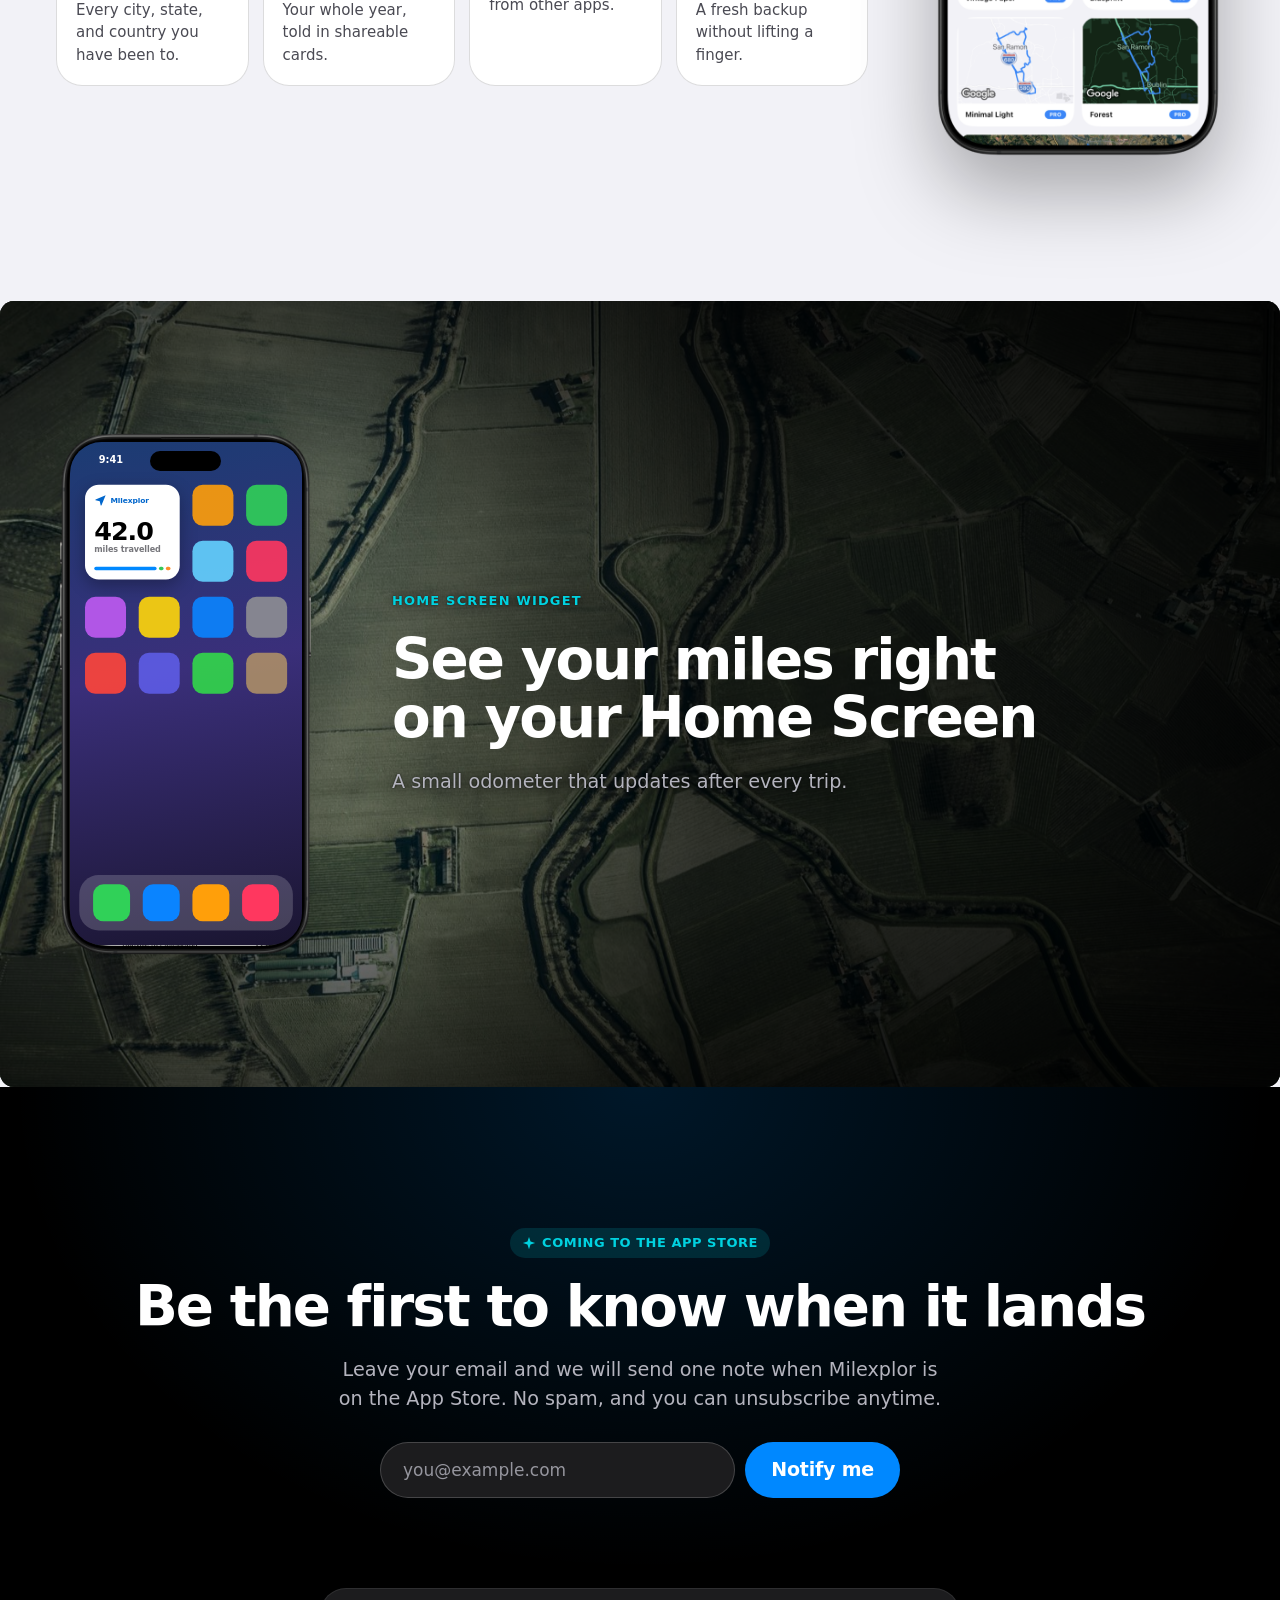
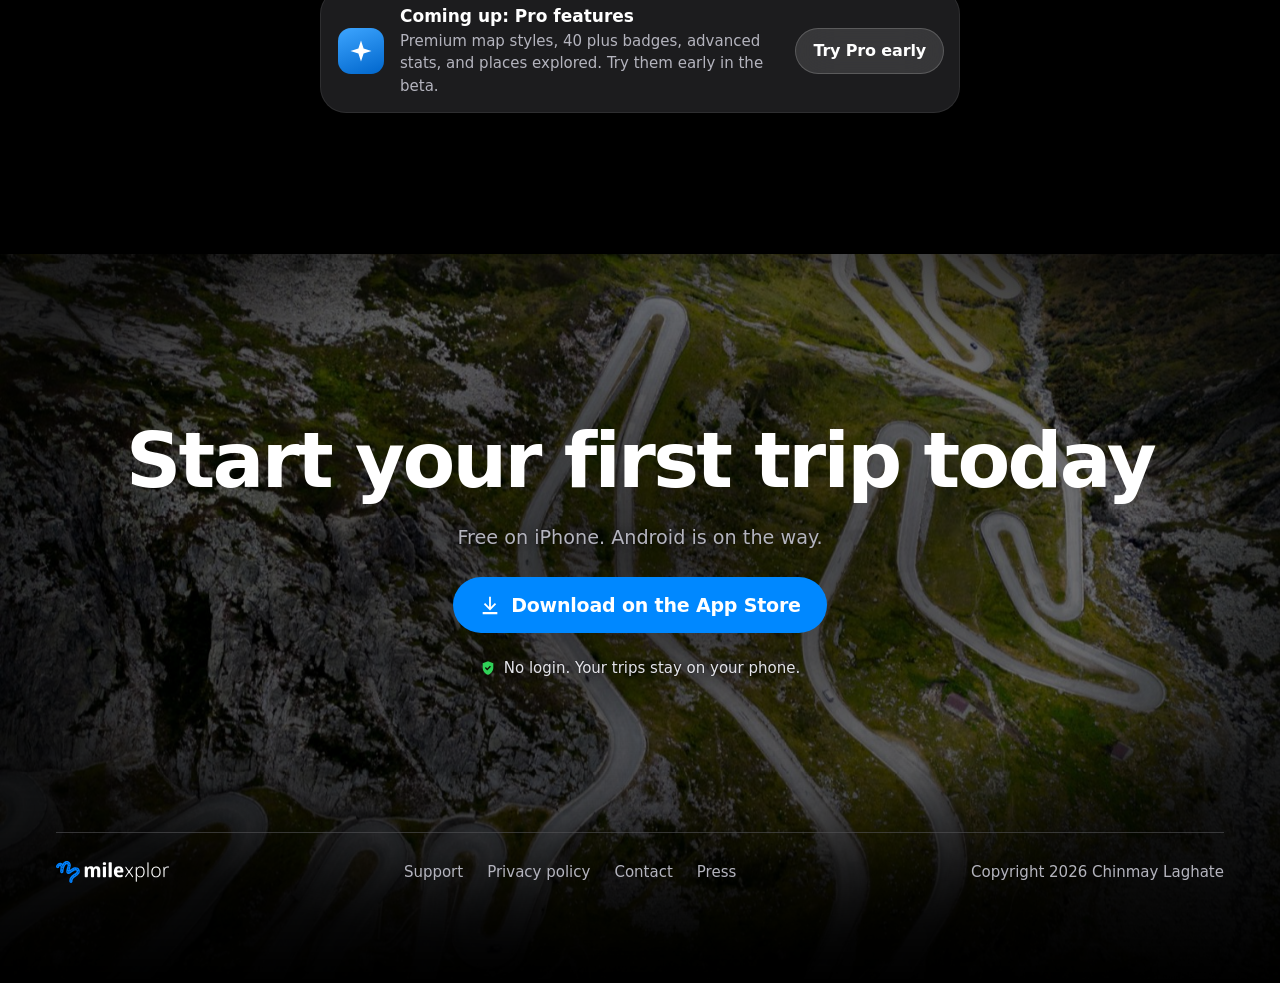
==== commit 4b57d8f9: "Remove the page border and add a Pro features card Reset the browser's default body margin so the pa" ====
--- a/index.html
+++ b/index.html
@@ -31,6 +31,7 @@
 
 * { box-sizing: border-box }
 html { scroll-behavior: smooth }
+html, body { margin: 0; padding: 0 }
 body { background: var(--bg); color: var(--fg); font: 17px/1.5 var(--font); -webkit-font-smoothing: antialiased; overflow-x: clip }
 body::before { content: ""; position: fixed; inset: 0 0 auto; height: env(safe-area-inset-top, 0px); z-index: 10; background: rgba(0,0,0,.72) }
 a { color: inherit }
@@ -748,9 +749,9 @@
     </form>
     <p class="notify-msg" id="notifyMsg" role="status" aria-live="polite"></p>
     <div class="tf-card">
-      <span class="tf-ic"><svg><use href="#i-flight"/></svg></span>
-      <span class="tf-copy"><b>Can't wait?</b><span>Try the beta on your iPhone today with Apple's TestFlight app.</span></span>
-      <a class="btn btn-ghost" href="https://testflight.apple.com/join/D1VWEXNu">Test in TestFlight</a>
+      <span class="tf-ic"><svg><use href="#i-star"/></svg></span>
+      <span class="tf-copy"><b>Coming up: Pro features</b><span>Premium map styles, 40 plus badges, advanced stats, and places explored. Try them early in the beta.</span></span>
+      <a class="btn btn-ghost" href="https://testflight.apple.com/join/D1VWEXNu">Try Pro early</a>
     </div>
   </div>
 </section>
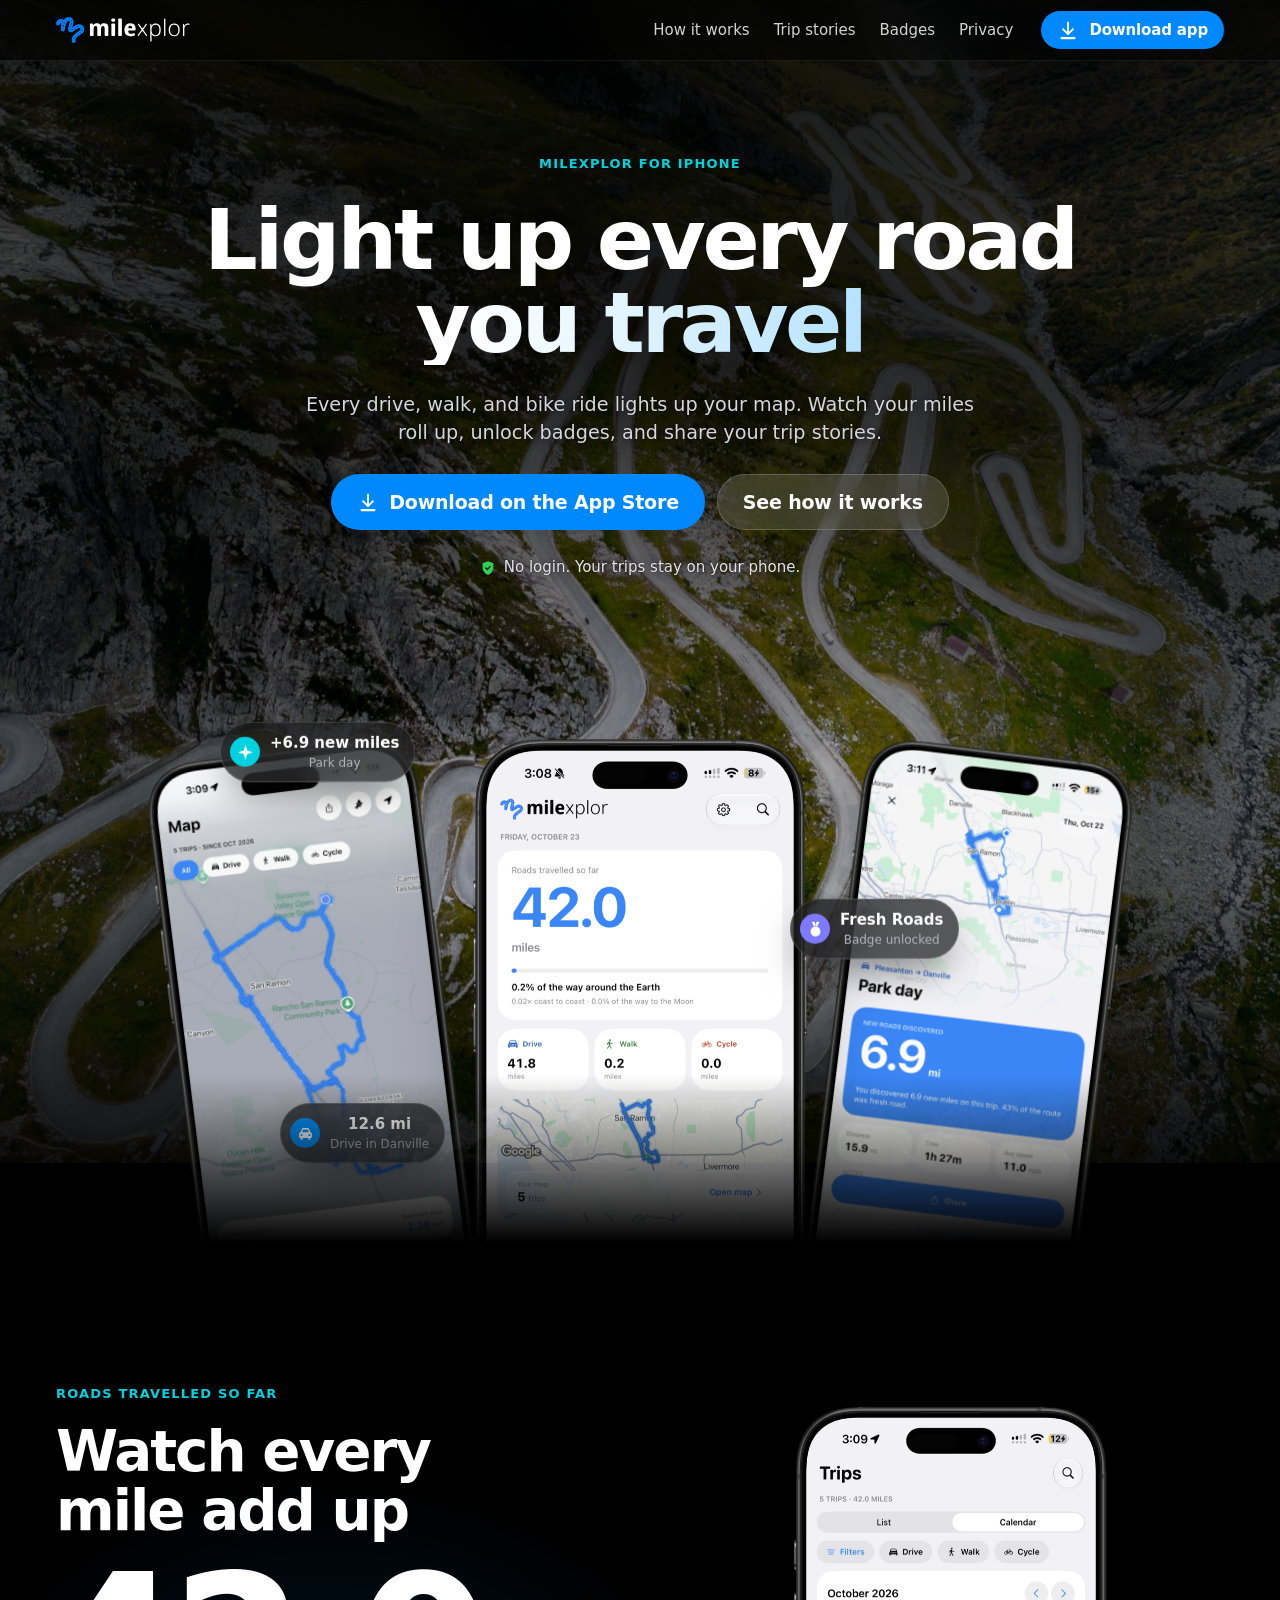
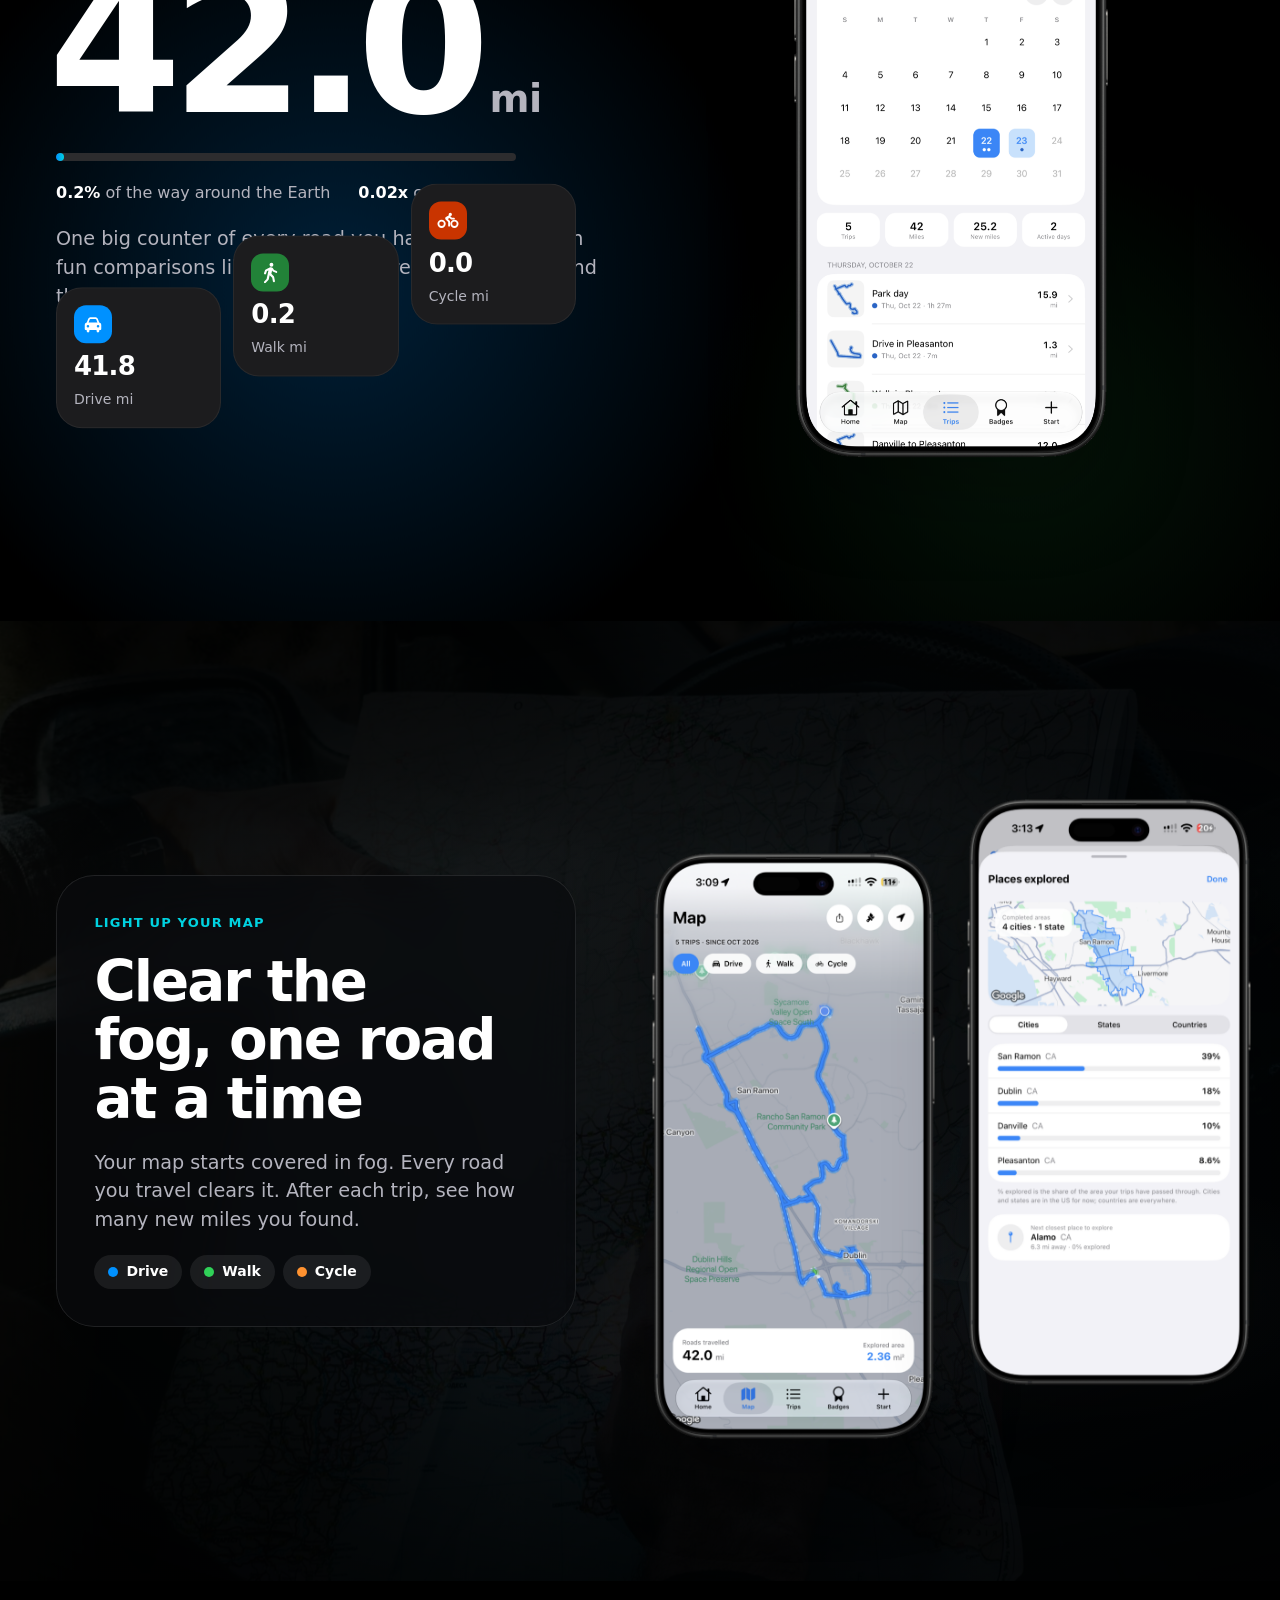
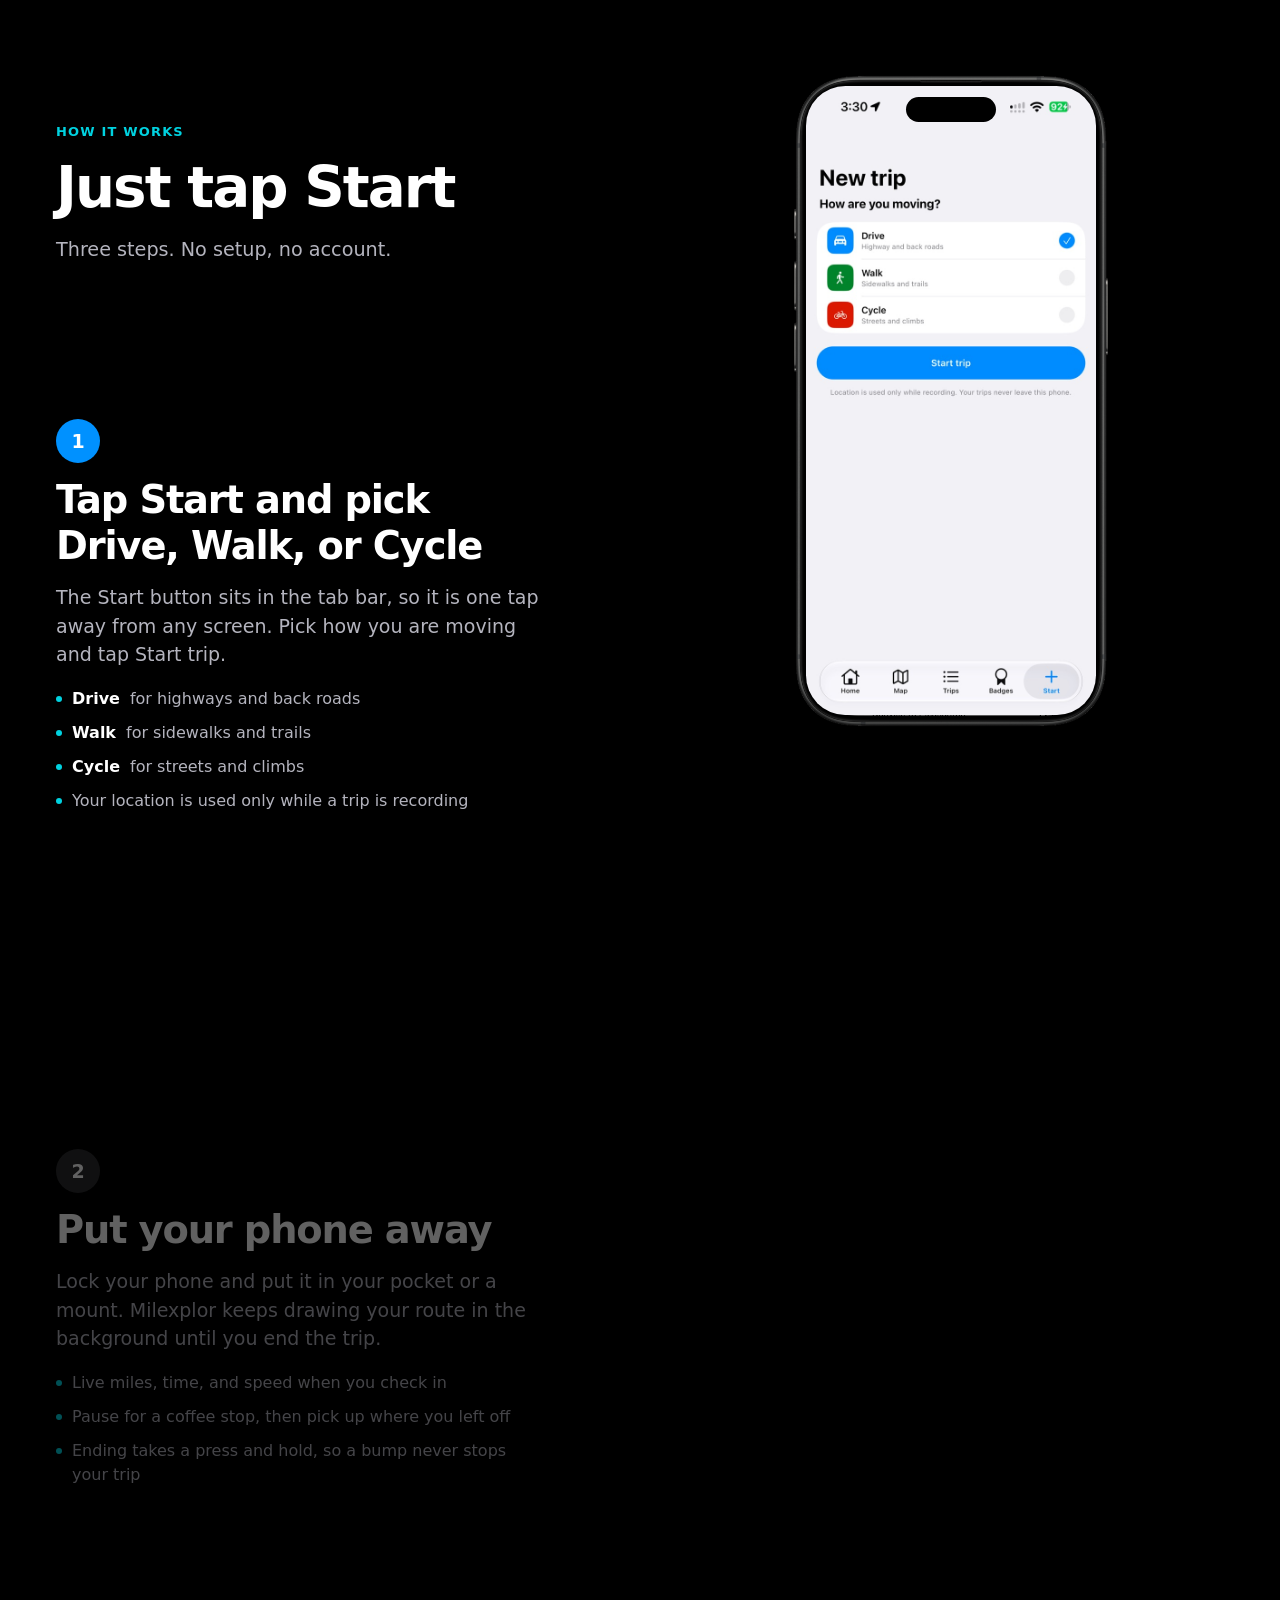
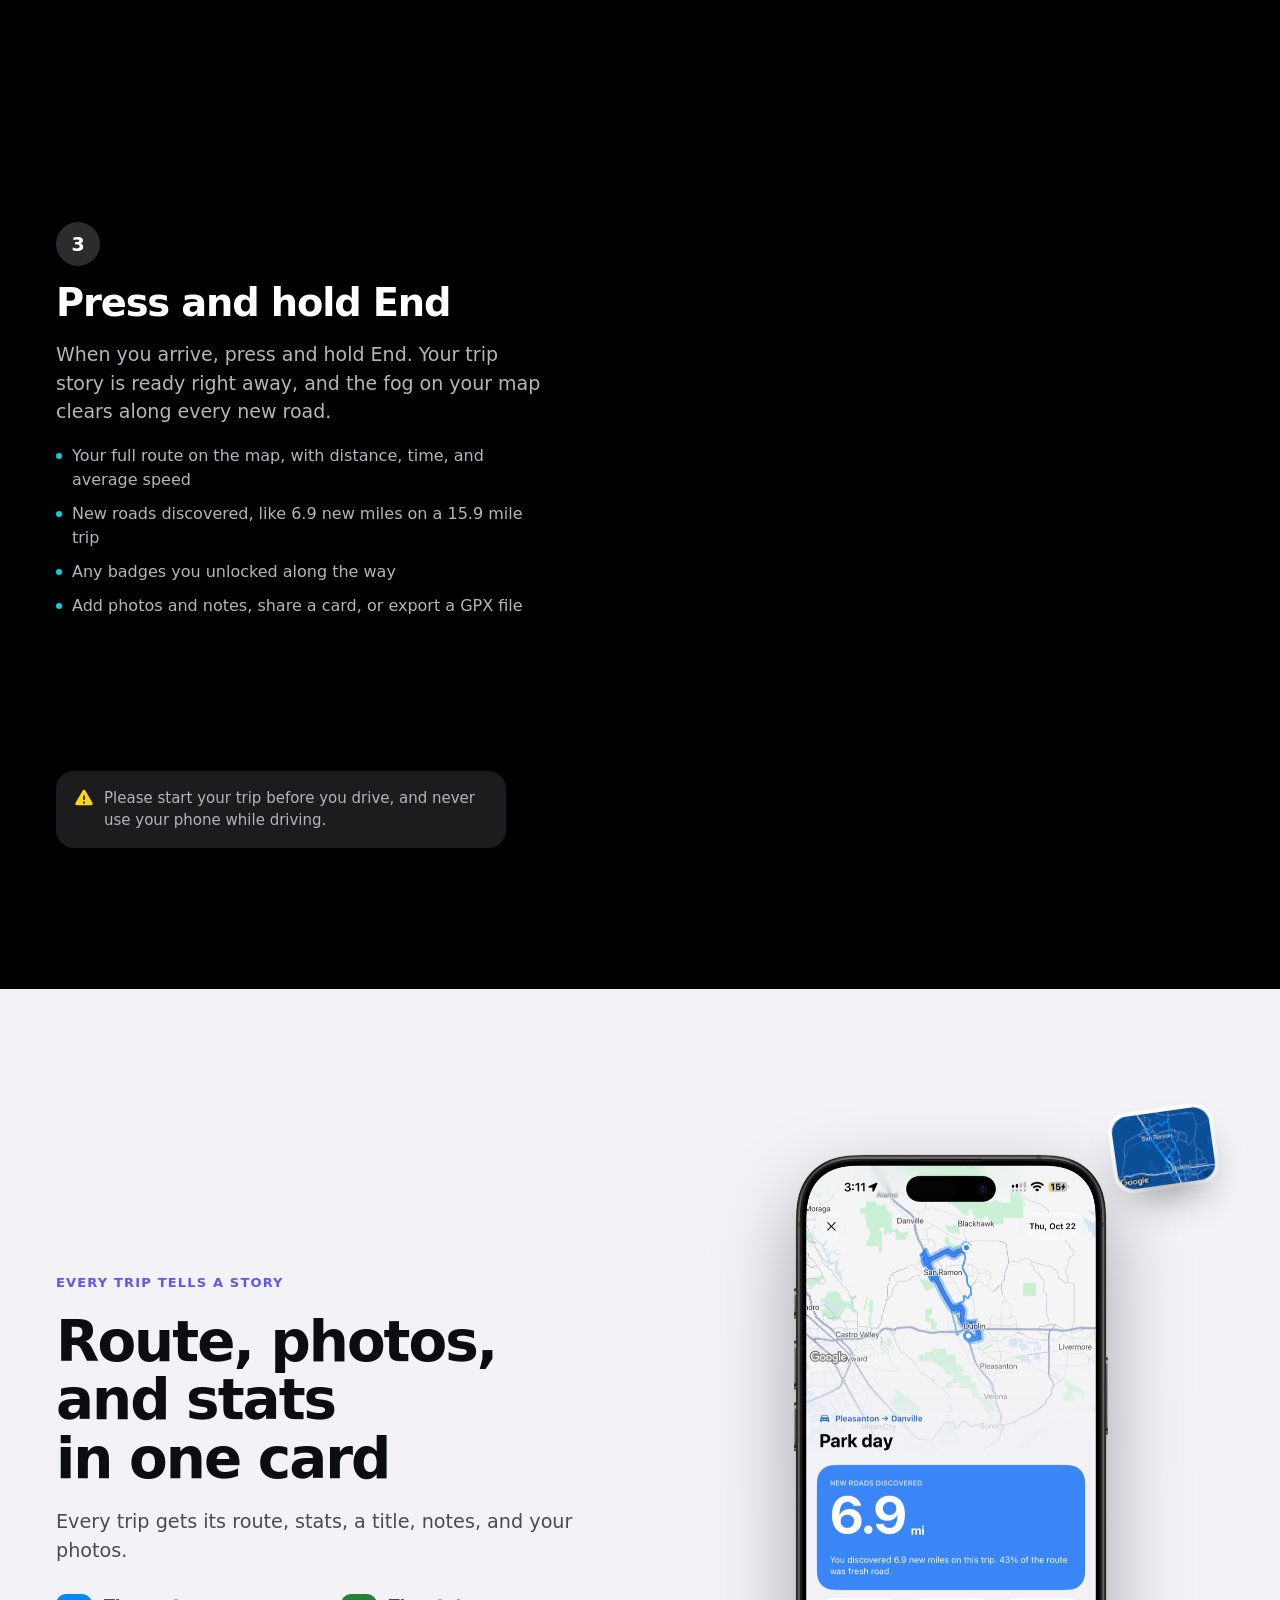
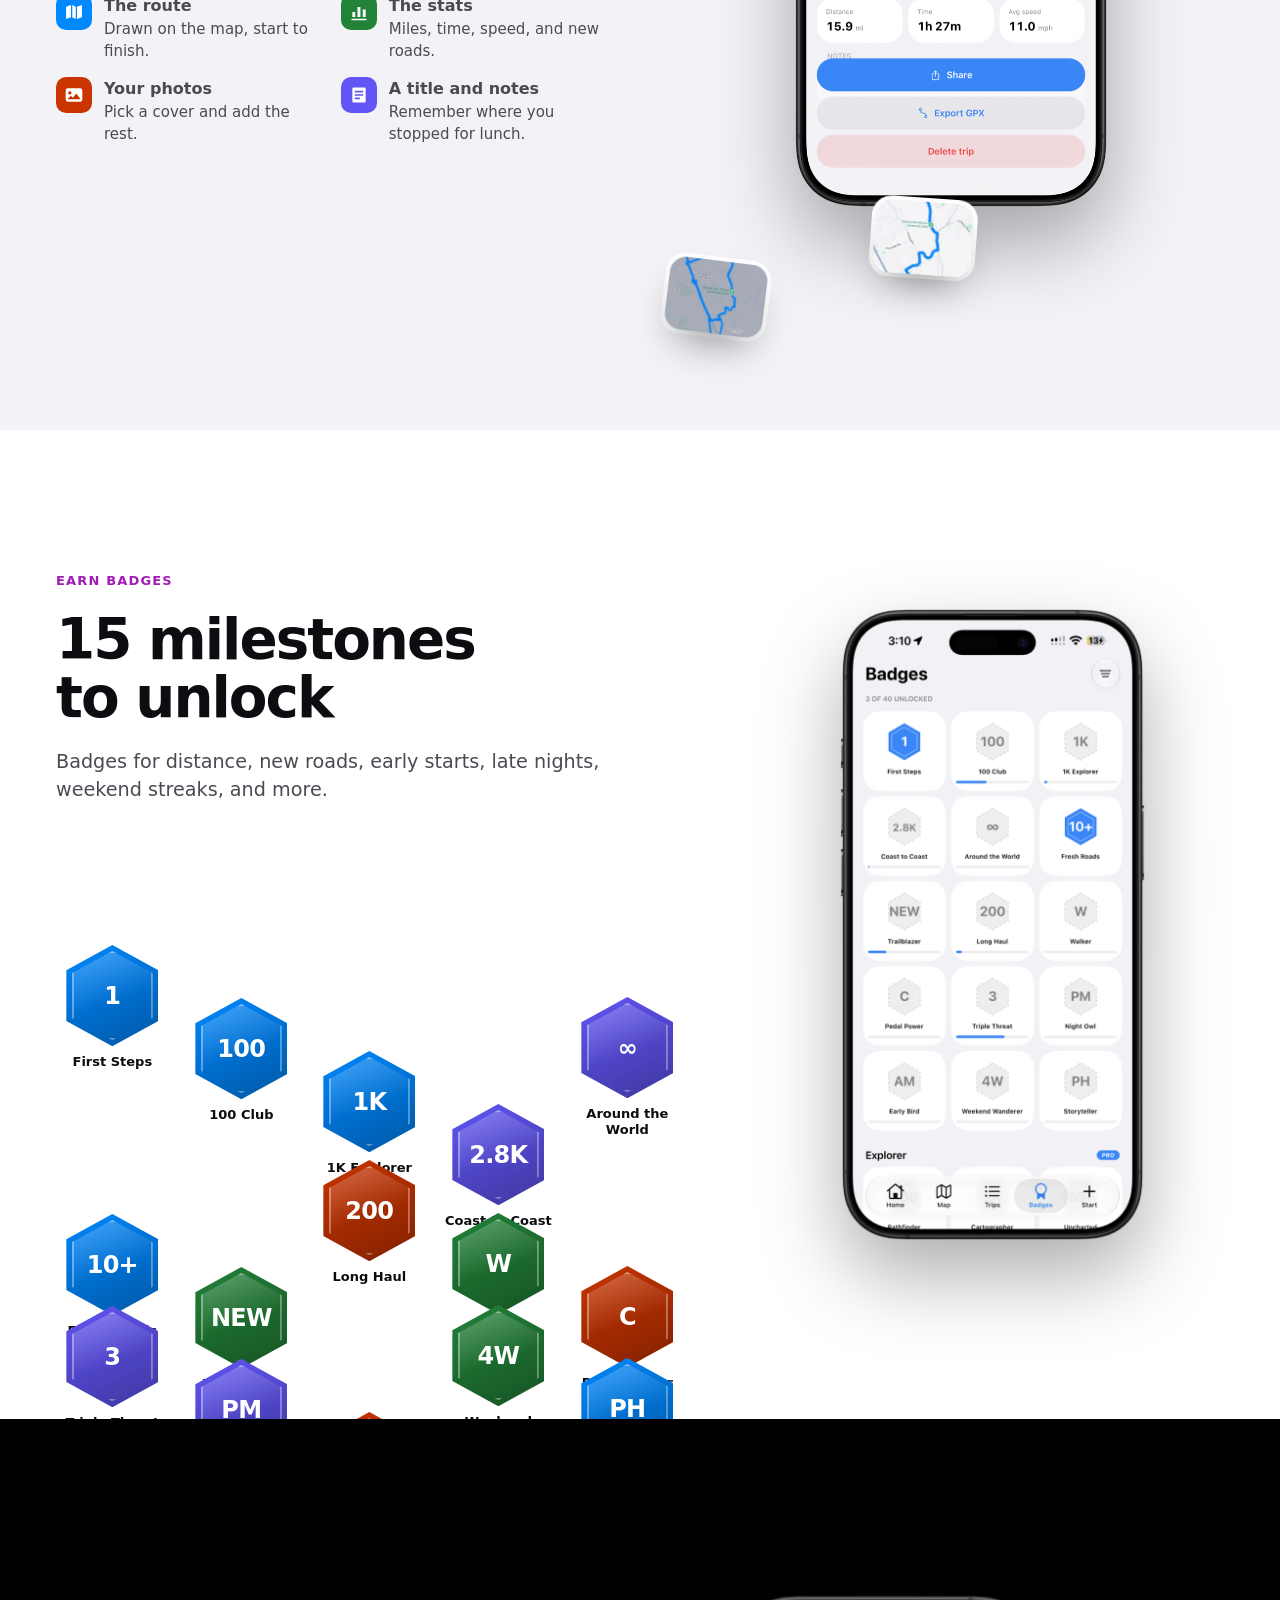
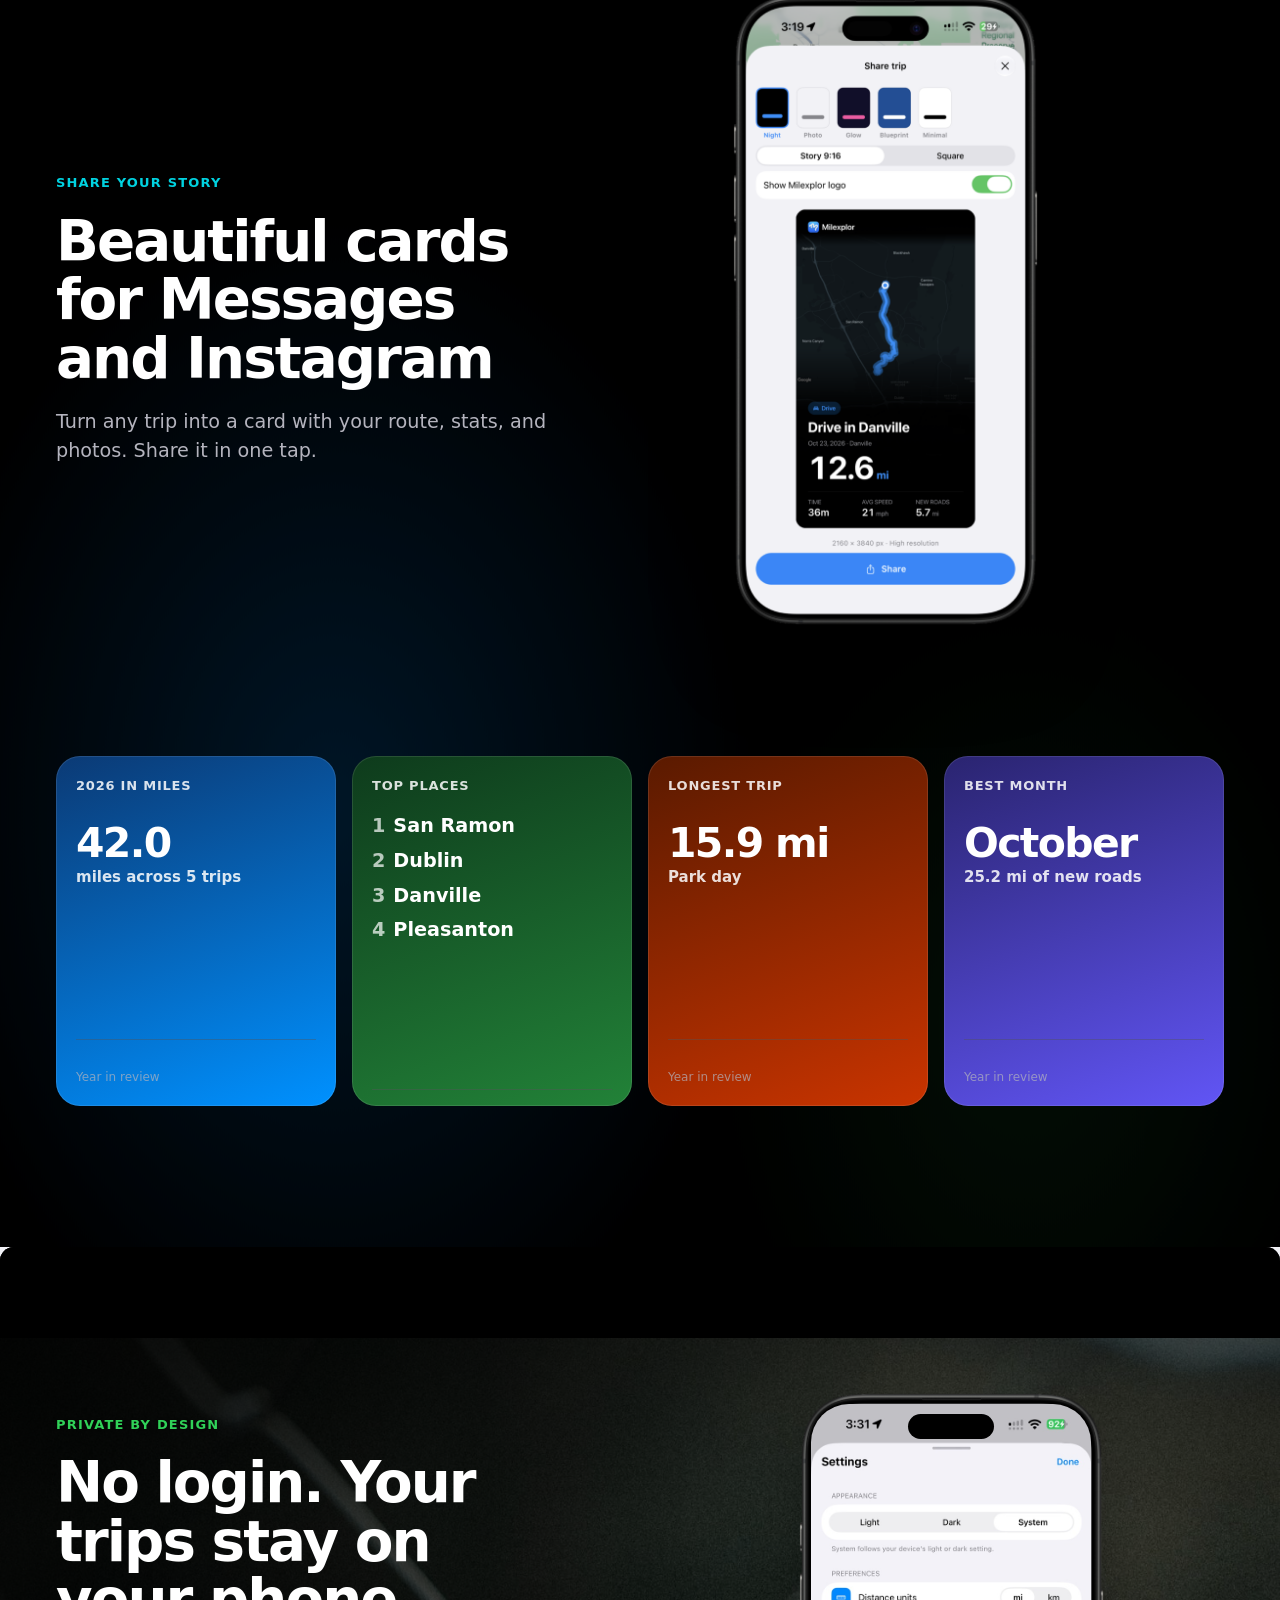
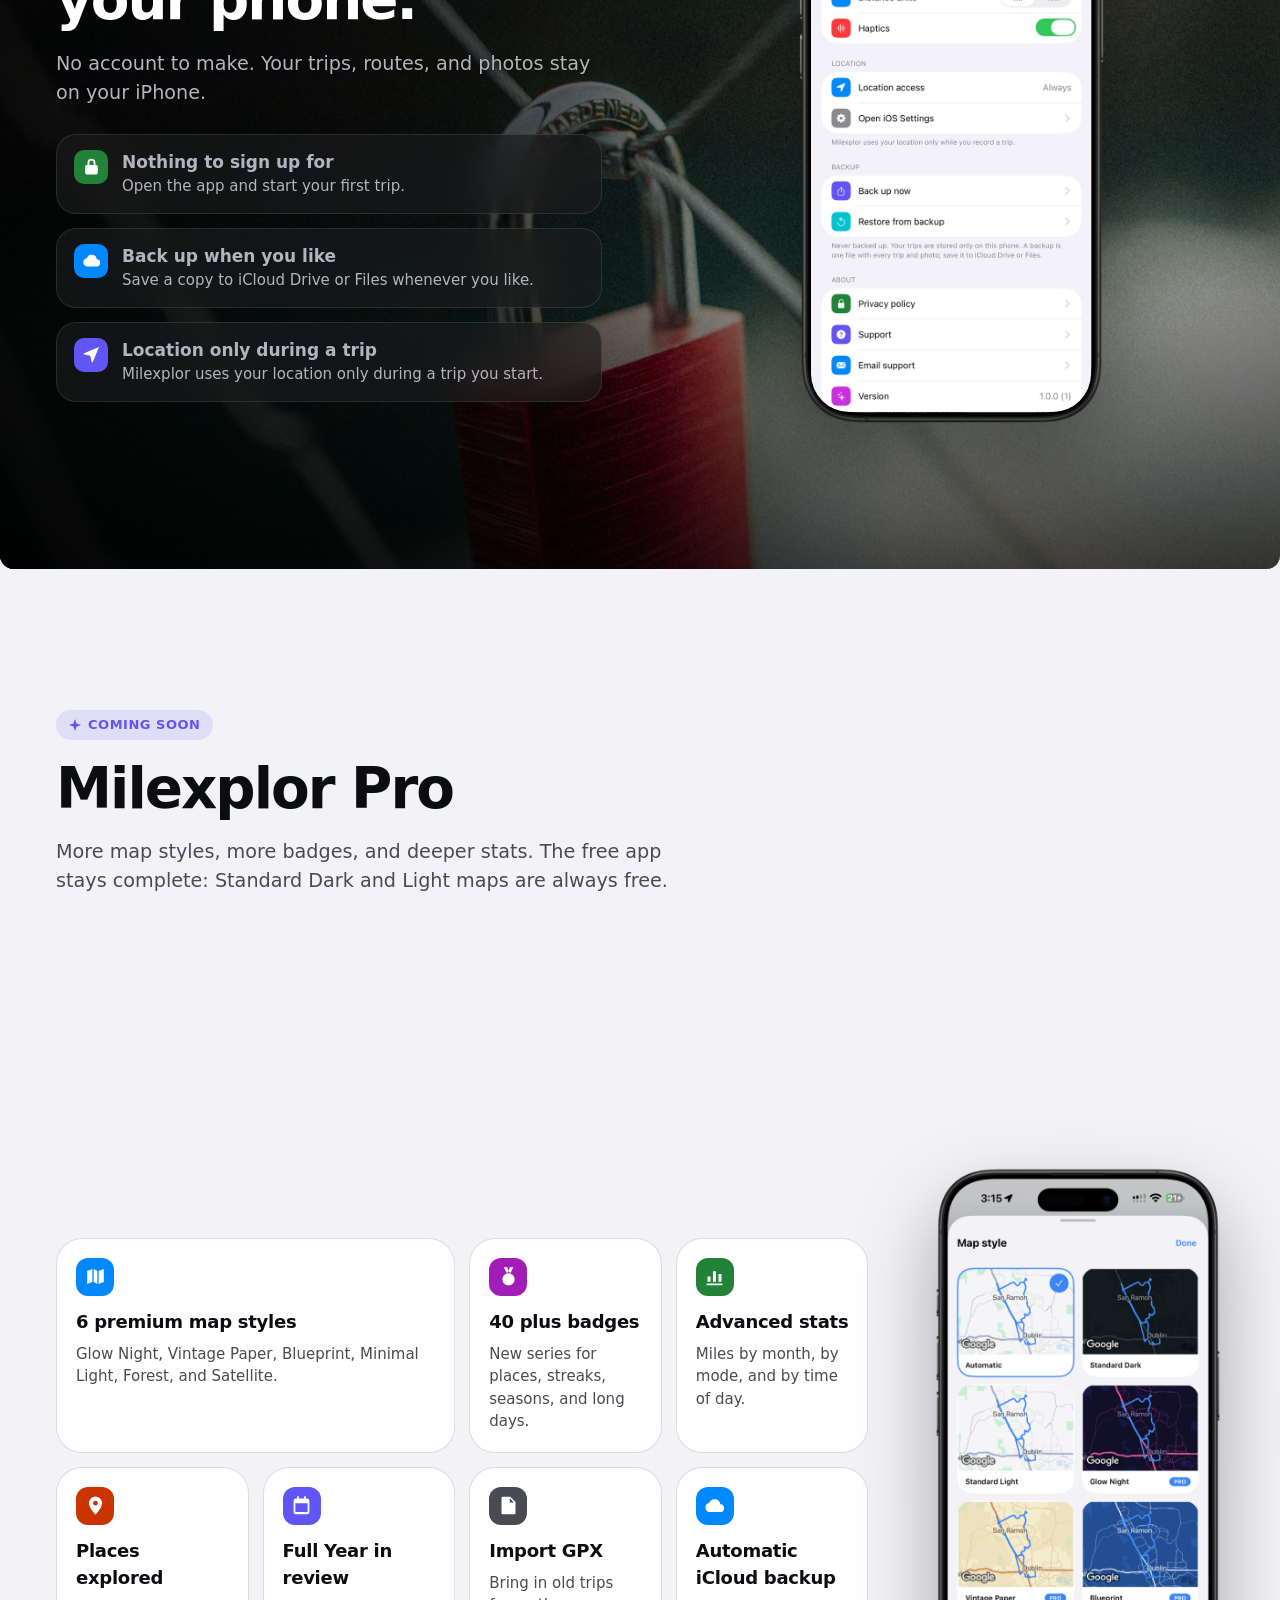
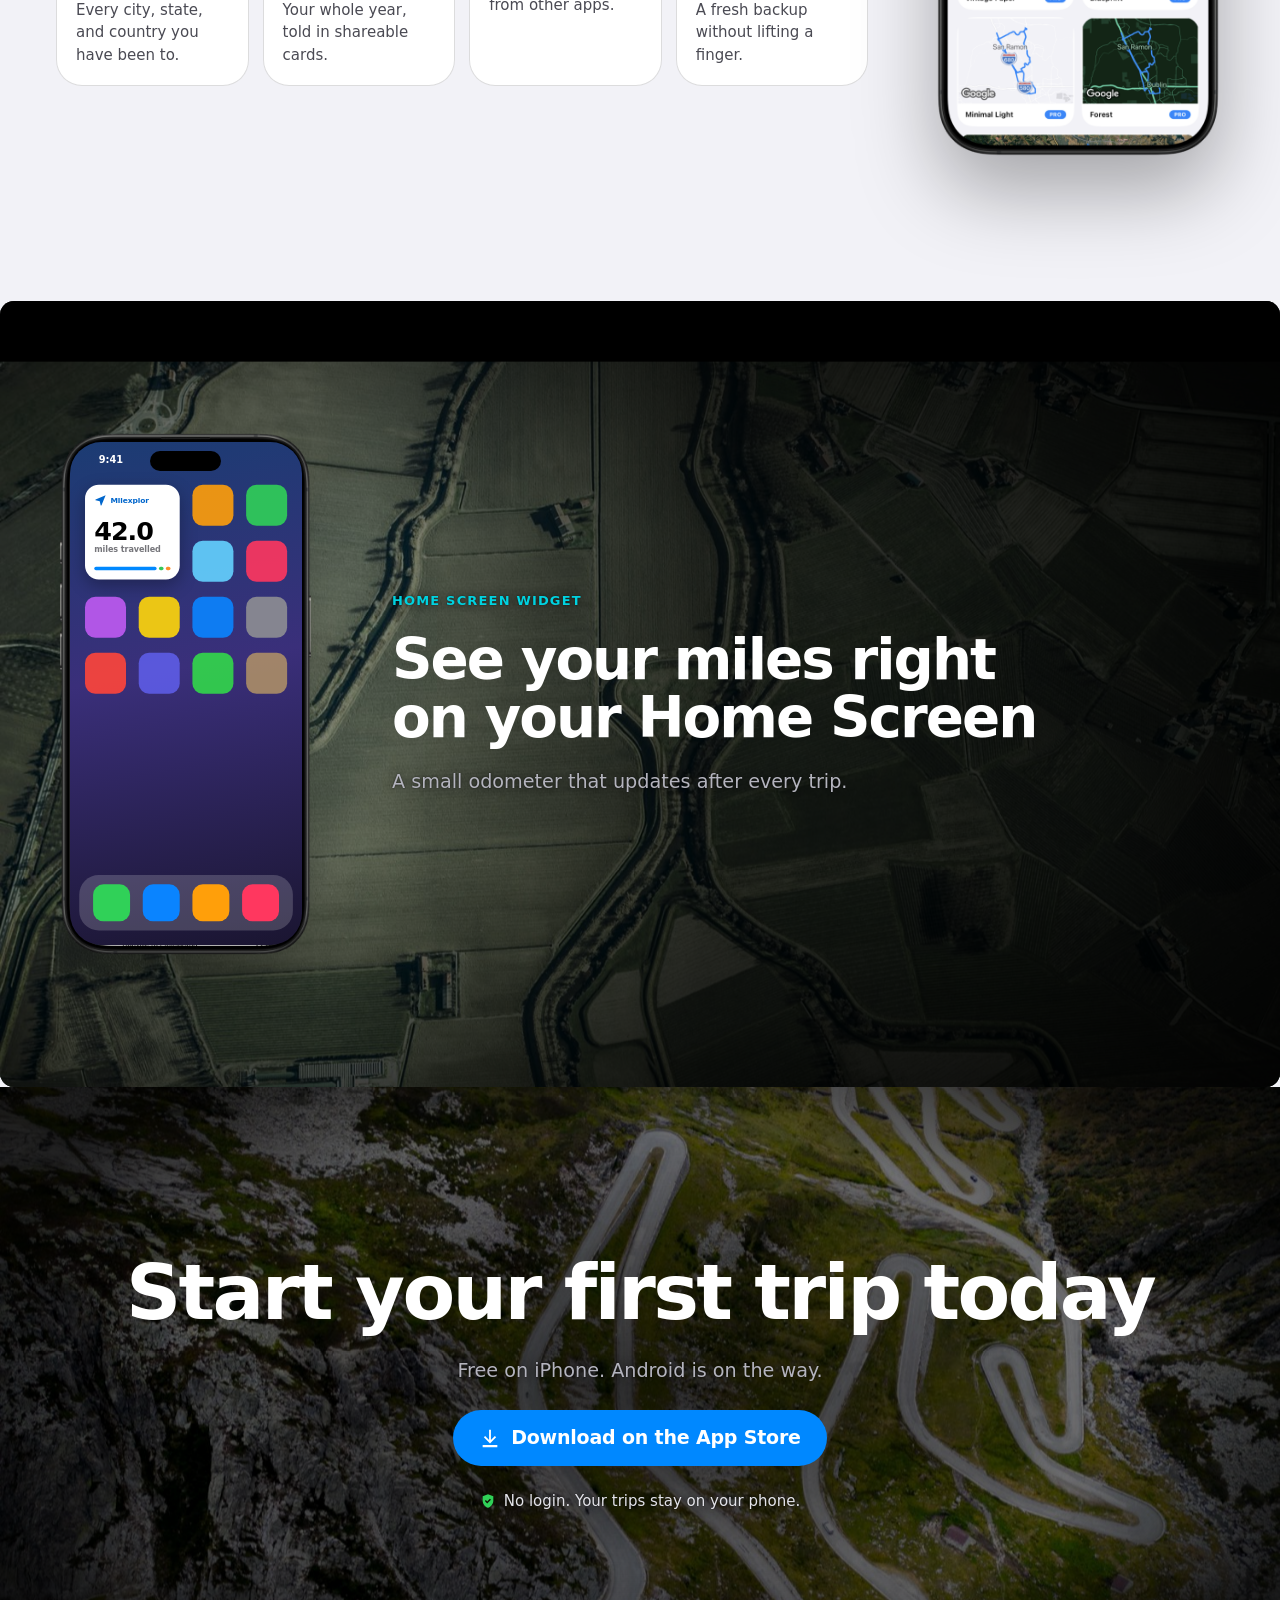
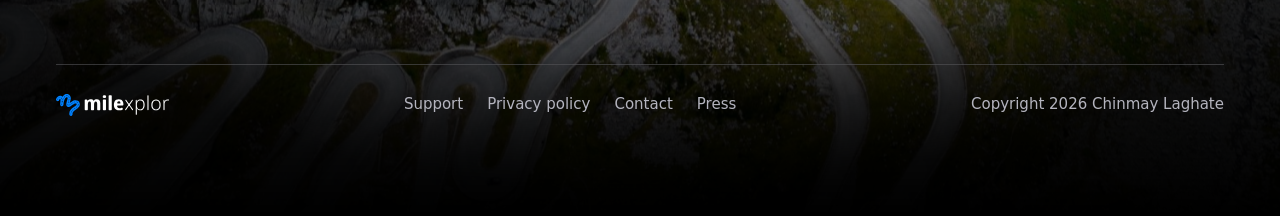
==== commit 3c830bb0: "Link to the App Store and remove the signup section Milexplor is now on the App Store. The top butto" ====
--- a/index.html
+++ b/index.html
@@ -368,27 +368,6 @@
 .notes dd { margin: 2px 0 0; color: var(--fg2); line-height: 1.45 }
 .notes code { font: 600 12.5px ui-monospace, SFMono-Regular, Menlo, monospace; background: var(--bg); padding: 1px 6px; border-radius: 6px; color: var(--fg) }
 
-/* ---------- Get notified ---------- */
-.notify { background: radial-gradient(70% 90% at 50% 0%, rgba(0,145,255,.16), transparent 70%), var(--n-bg) }
-.notify-inner { display: flex; flex-direction: column; align-items: center; text-align: center; gap: 20px }
-.notify-inner .lede { max-width: 32em }
-.soon-n { background: rgba(0,210,224,.14); color: var(--teal) }
-.sr { position: absolute; width: 1px; height: 1px; overflow: hidden; clip: rect(0 0 0 0); white-space: nowrap }
-.notify-form { display: flex; gap: 10px; width: 100%; max-width: 520px; margin-top: 8px }
-.notify-form input { flex: 1; min-width: 0; height: 56px; padding: 0 22px; border-radius: 999px; border: 1px solid rgba(255,255,255,.18); background: var(--n-cell); color: var(--n-fg); font: 17px var(--font) }
-.notify-form input::placeholder { color: var(--n-fg2); opacity: .8 }
-.notify-form input:focus-visible { outline: 3px solid var(--tint); outline-offset: 2px }
-.notify-form input[aria-invalid="true"] { border-color: #FF4245 }
-.notify-msg { min-height: 1.5em; font-size: 15px; color: var(--n-fg2) }
-.notify-msg.ok { color: var(--walk) }
-.notify-msg.err { color: #FF6A6C }
-.tf-card { display: flex; align-items: center; gap: 16px; margin-top: 28px; padding: 16px 16px 16px 18px; border-radius: var(--r-card); background: var(--n-cell); box-shadow: inset 0 0 0 1px rgba(255,255,255,.08); text-align: left; max-width: 640px; width: 100% }
-.tf-ic { width: 46px; height: 46px; flex: none; border-radius: 13px; display: grid; place-items: center; background: linear-gradient(160deg, #3DA5FF, #0066CC) }
-.tf-ic svg { width: 24px; height: 24px; fill: #fff }
-.tf-copy { flex: 1; min-width: 0; display: flex; flex-direction: column; font-size: 15px; color: var(--n-fg2) }
-.tf-copy b { color: var(--n-fg); font-size: 17px }
-.tf-card .btn { min-height: 46px; font-size: 16px; padding: 0 18px; flex: none }
-
 /* ---------- Responsive ---------- */
 @media (max-width: 960px) {
   .privacy::after { background: linear-gradient(180deg, rgba(0,0,0,.86) 0%, rgba(0,0,0,.7) 45%, rgba(0,0,0,.45) 100%) }
@@ -430,11 +409,6 @@
   .step + .step { border-top: 1px solid var(--n-line) }
 }
 @media (max-width: 560px) {
-  .notify-form { flex-direction: column }
-  .notify-form input { flex: none }
-  .notify-form .btn { justify-content: center }
-  .tf-card { flex-wrap: wrap }
-  .tf-card .btn { width: 100%; justify-content: center }
   .nav .btn { padding: 0 14px; font-size: 14px }
   .pro-cards { grid-template-columns: minmax(0, 1fr) }
   .pro-cards .pc:first-child { grid-column: auto }
@@ -505,7 +479,7 @@
       <a href="#badges">Badges</a>
       <a href="#privacy">Privacy</a>
     </nav>
-    <a class="btn btn-main" href="https://testflight.apple.com/join/D1VWEXNu"><svg><use href="#i-flight"/></svg>Test in TestFlight</a>
+    <a class="btn btn-main" href="https://apps.apple.com/us/app/milexplor/id6824304855"><svg><use href="#i-down"/></svg>Download app</a>
   </div>
 </header>
 
@@ -519,7 +493,7 @@
       <h1 id="hero-h">Light up every road <span>you travel</span></h1>
       <p class="lede">Every drive, walk, and bike ride lights up your map. Watch your miles roll up, unlock badges, and share your trip stories.</p>
       <div class="btns">
-        <a class="btn btn-main" href="#notify"><svg><use href="#i-down"/></svg>Download on the App Store</a>
+        <a class="btn btn-main" href="https://apps.apple.com/us/app/milexplor/id6824304855"><svg><use href="#i-down"/></svg>Download on the App Store</a>
         <a class="btn btn-ghost" href="#how">See how it works</a>
       </div>
       <p class="trust"><svg><use href="#i-shield"/></svg>No login. Your trips stay on your phone.</p>
@@ -736,33 +710,13 @@
   </div>
 </section>
 
-<!-- 10b. GET NOTIFIED -->
-<section class="band night notify" id="notify" aria-labelledby="notify-h">
-  <div class="wrap notify-inner">
-    <span class="soon soon-n"><svg width="14" height="14" fill="currentColor"><use href="#i-star"/></svg>Coming to the App Store</span>
-    <h2 id="notify-h">Be the first to know when it lands</h2>
-    <p class="lede">Leave your email and we will send one note when Milexplor is on the App Store. No spam, and you can unsubscribe anytime.</p>
-    <form class="notify-form" id="notifyForm" novalidate>
-      <label class="sr" for="notifyEmail">Email address</label>
-      <input id="notifyEmail" name="email" type="email" inputmode="email" autocomplete="email" placeholder="you@example.com" required>
-      <button class="btn btn-main" type="submit" id="notifyBtn">Notify me</button>
-    </form>
-    <p class="notify-msg" id="notifyMsg" role="status" aria-live="polite"></p>
-    <div class="tf-card">
-      <span class="tf-ic"><svg><use href="#i-star"/></svg></span>
-      <span class="tf-copy"><b>Coming up: Pro features</b><span>Premium map styles, 40 plus badges, advanced stats, and places explored. Try them early in the beta.</span></span>
-      <a class="btn btn-ghost" href="https://testflight.apple.com/join/D1VWEXNu">Try Pro early</a>
-    </div>
-  </div>
-</section>
-
 <!-- 11. CTA -->
 <section class="cta night" id="download" aria-labelledby="cta-h">
   <div class="mapbg" data-speed="0.7" id="ctaMap"><img src="images/bg-road.jpg" alt="" loading="lazy"></div>
   <div class="wrap">
     <h2 id="cta-h">Start your first trip today</h2>
     <p class="lede">Free on iPhone. Android is on the way.</p>
-    <a class="btn btn-main" href="#notify"><svg><use href="#i-down"/></svg>Download on the App Store</a>
+    <a class="btn btn-main" href="https://apps.apple.com/us/app/milexplor/id6824304855"><svg><use href="#i-down"/></svg>Download on the App Store</a>
     <p class="trust"><svg><use href="#i-shield"/></svg>No login. Your trips stay on your phone.</p>
     <footer class="foot">
       <a href="#top" aria-label="Milexplor, back to top"><svg class="logo" role="img" aria-label="Milexplor" viewBox="0 0 715 139" fill="none" xmlns="http://www.w3.org/2000/svg">
@@ -939,26 +893,6 @@
   const fio = new IntersectionObserver(es => es.forEach(e => e.isIntersecting && e.target.classList.add('in')), { threshold: .15 });
   $$('.fade').forEach(el => fio.observe(el));
 
-  /* ---------- App Store signup (Buttondown) ---------- */
-  // Paste the Buttondown username here to turn signups on
-  const BUTTONDOWN_USERNAME = 'keepset';
-  const nForm = $('#notifyForm'), nEmail = $('#notifyEmail'), nMsg = $('#notifyMsg'), nBtn = $('#notifyBtn');
-  const say = (text, kind) => { nMsg.textContent = text; nMsg.className = 'notify-msg' + (kind ? ' ' + kind : ''); };
-  nForm.addEventListener('submit', async e => {
-    e.preventDefault();
-    const email = nEmail.value.trim();
-    if (!/^[^\s@]+@[^\s@]+\.[^\s@]+$/.test(email)) { nEmail.setAttribute('aria-invalid', 'true'); say('Enter an email address like you@example.com.', 'err'); nEmail.focus(); return; }
-    nEmail.removeAttribute('aria-invalid');
-    if (!BUTTONDOWN_USERNAME) { say('Signups open soon. Please check back in a few days.', 'err'); return; }
-    nBtn.disabled = true; say('Adding you to the list...');
-    try {
-      await fetch(`https://buttondown.com/api/emails/embed-subscribe/${encodeURIComponent(BUTTONDOWN_USERNAME)}`, { method: 'POST', mode: 'no-cors', body: new URLSearchParams({ email }) });
-      nForm.reset(); say("You're on the list. Check your inbox to confirm your email.", 'ok');
-    } catch {
-      say("That didn't go through. Check your connection and try again.", 'err');
-    } finally { nBtn.disabled = false; }
-  });
-
   /* motion notes panel */
   const btn = $('#notesBtn'), panel = $('#notes');
   if (btn && panel) {
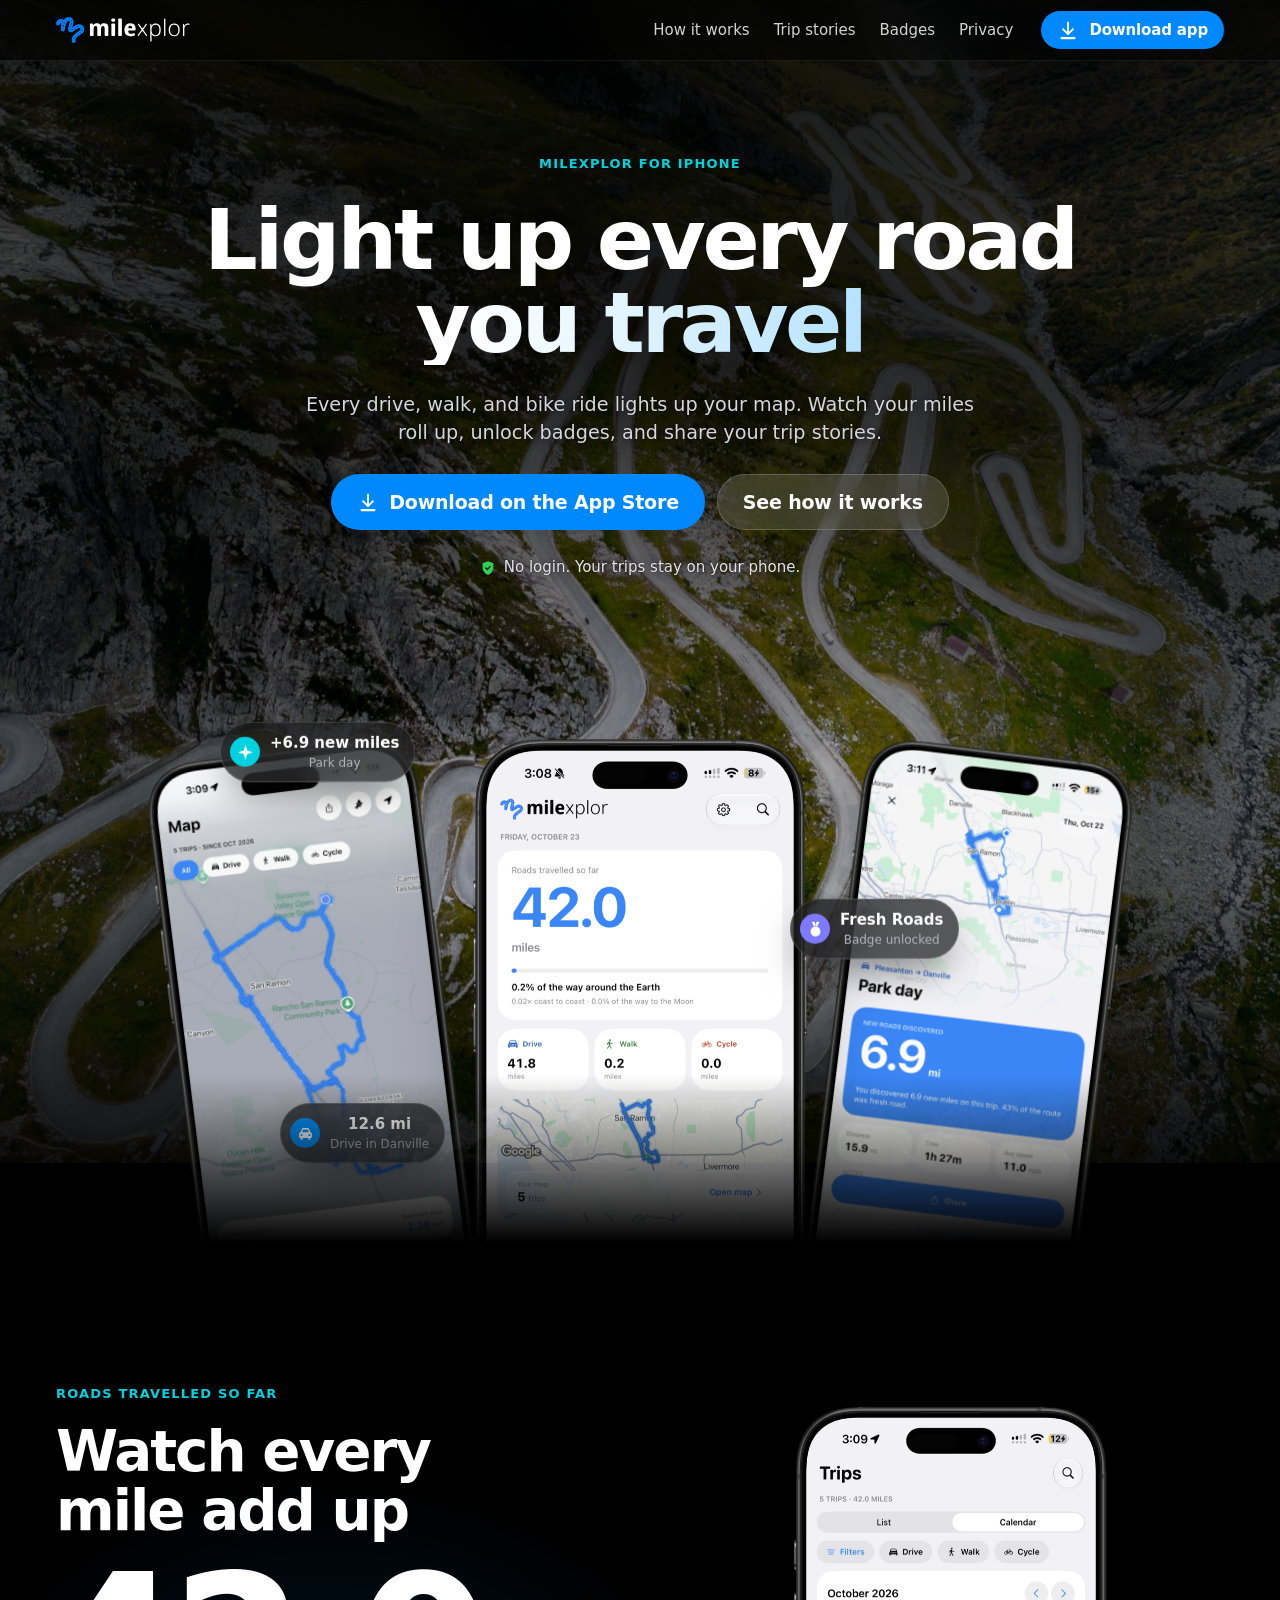
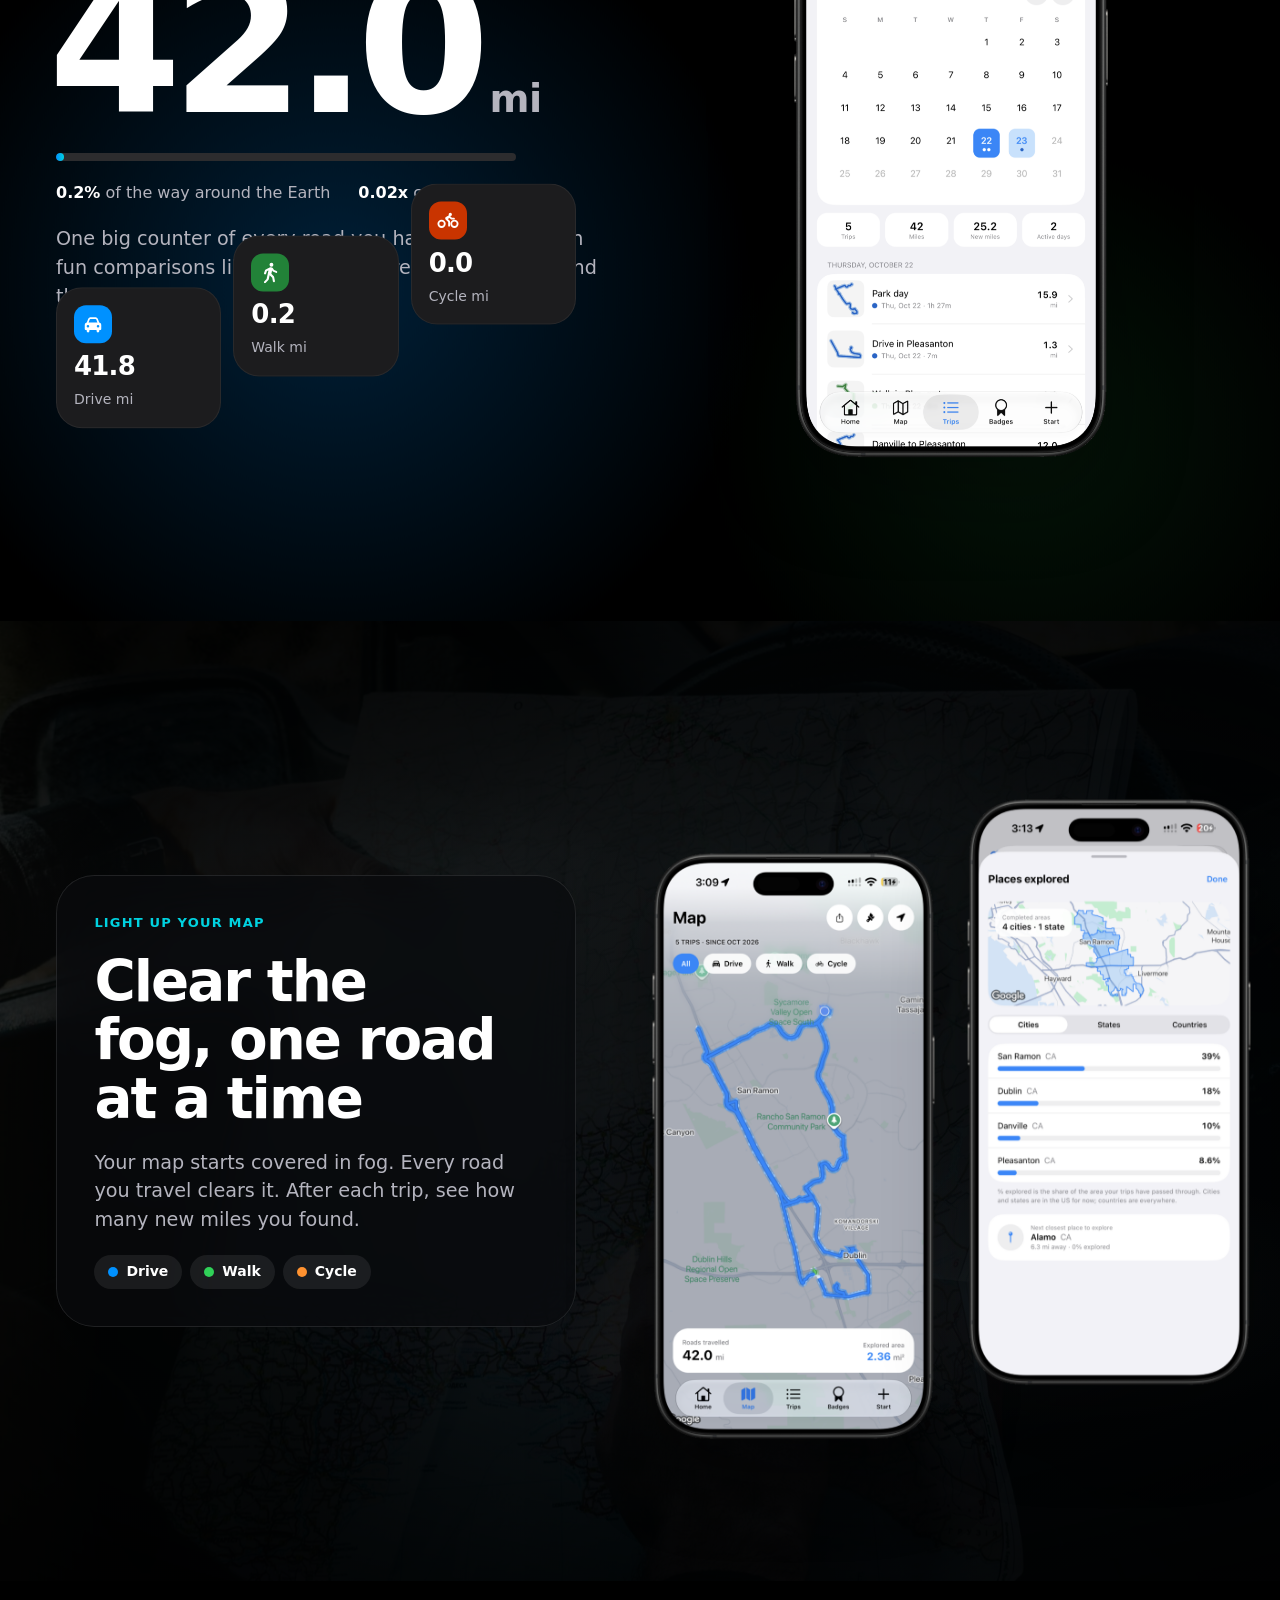
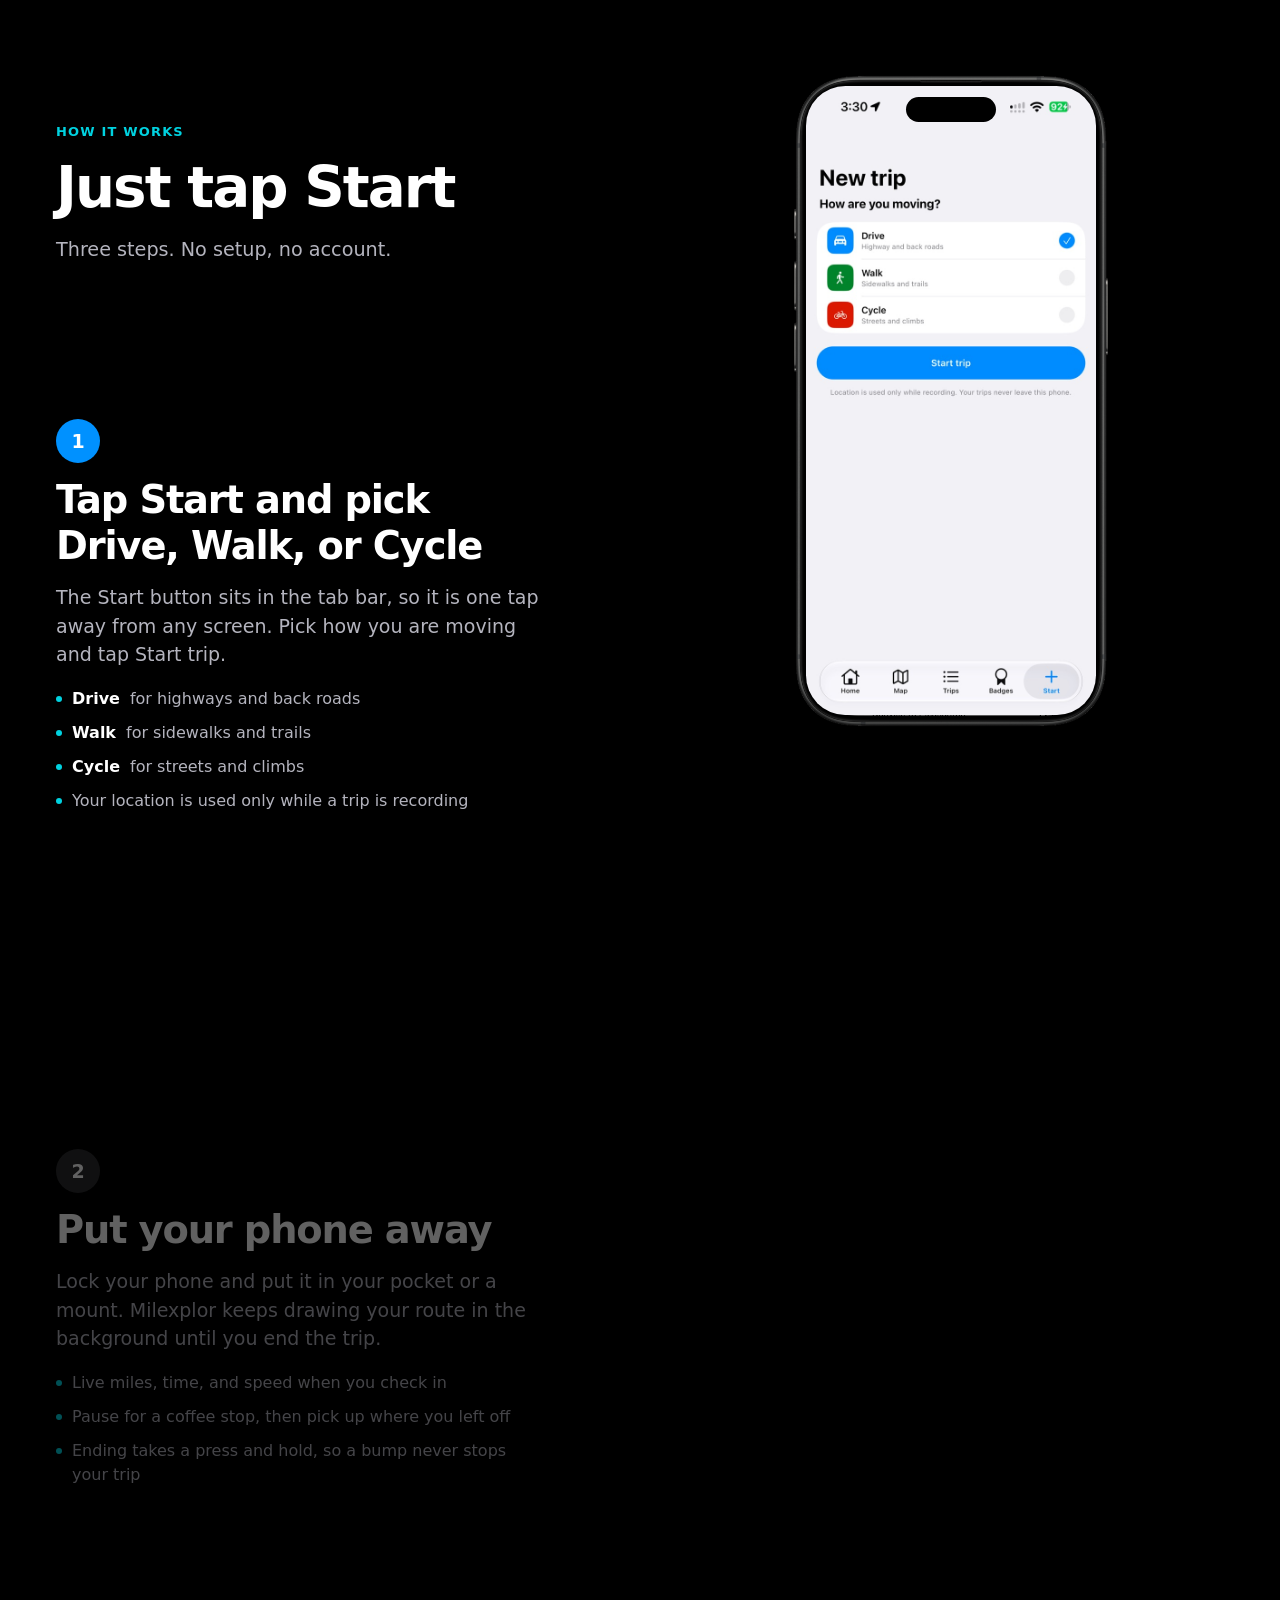
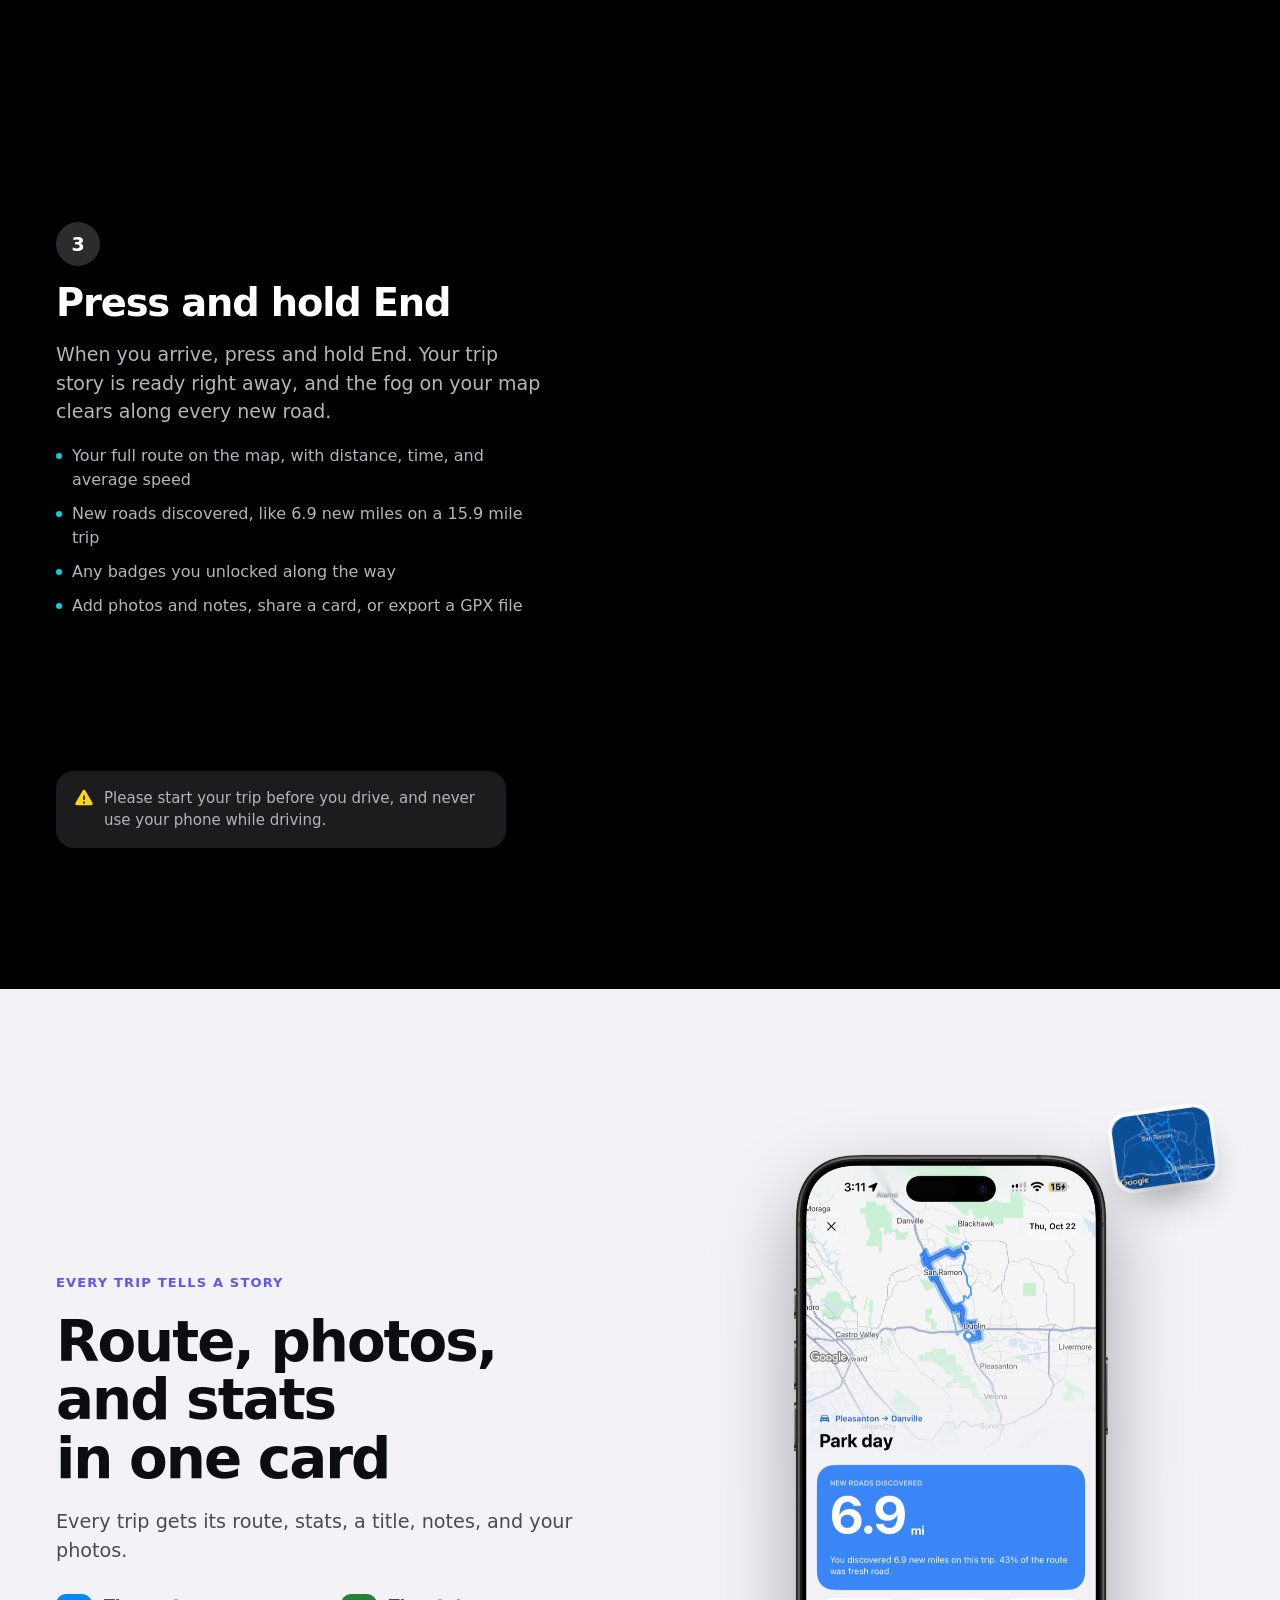
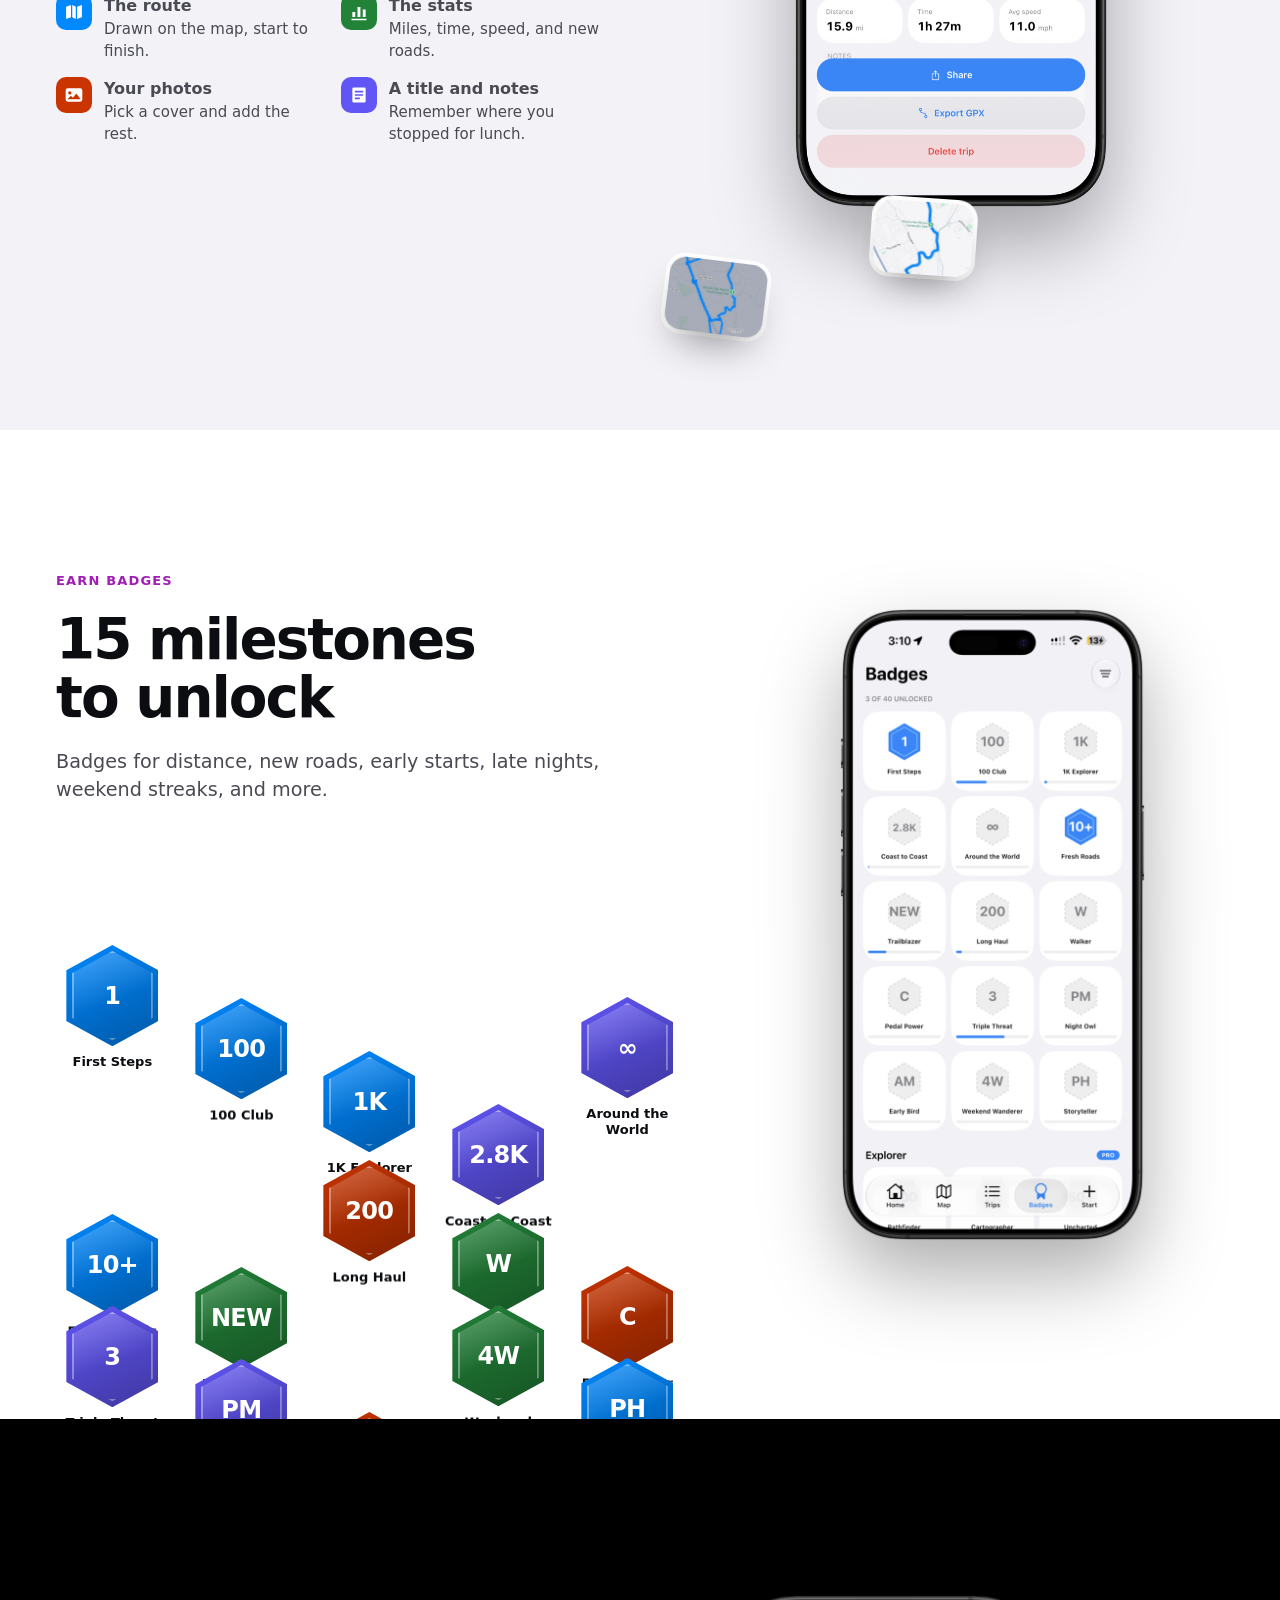
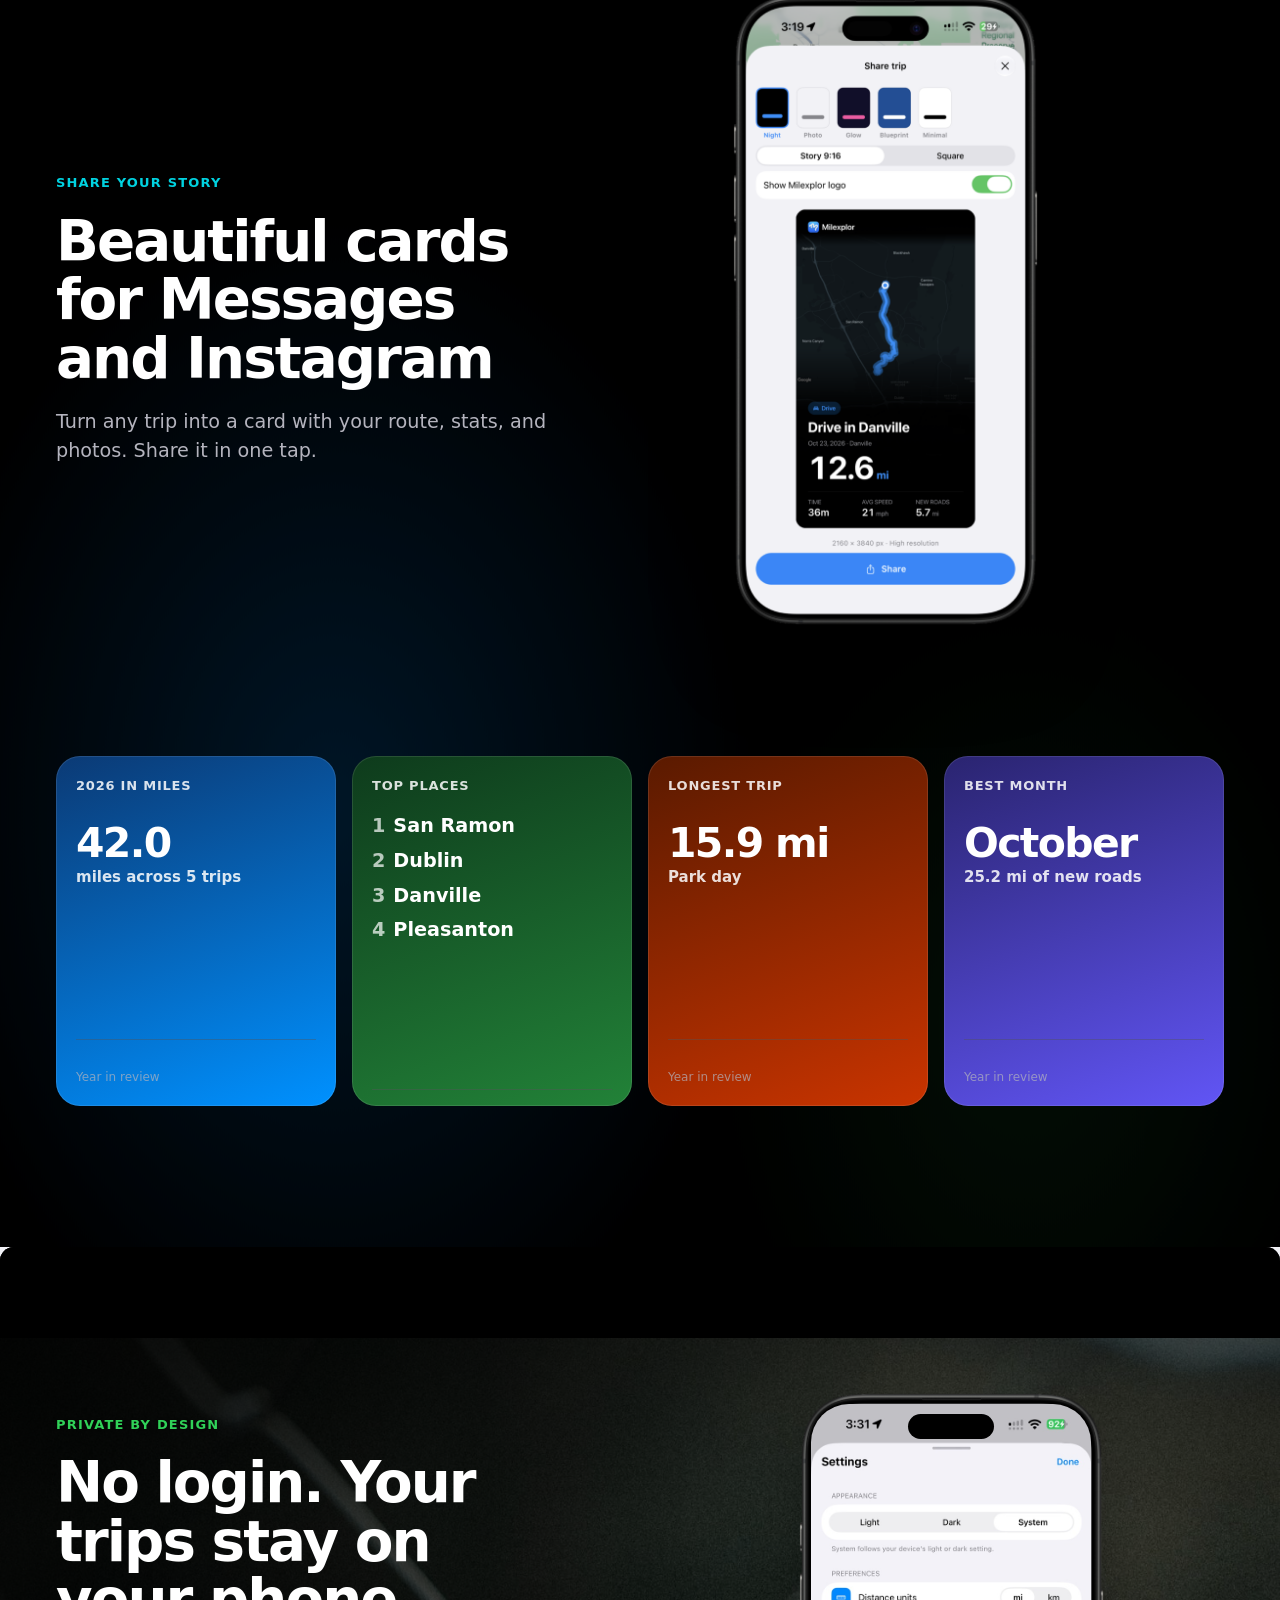
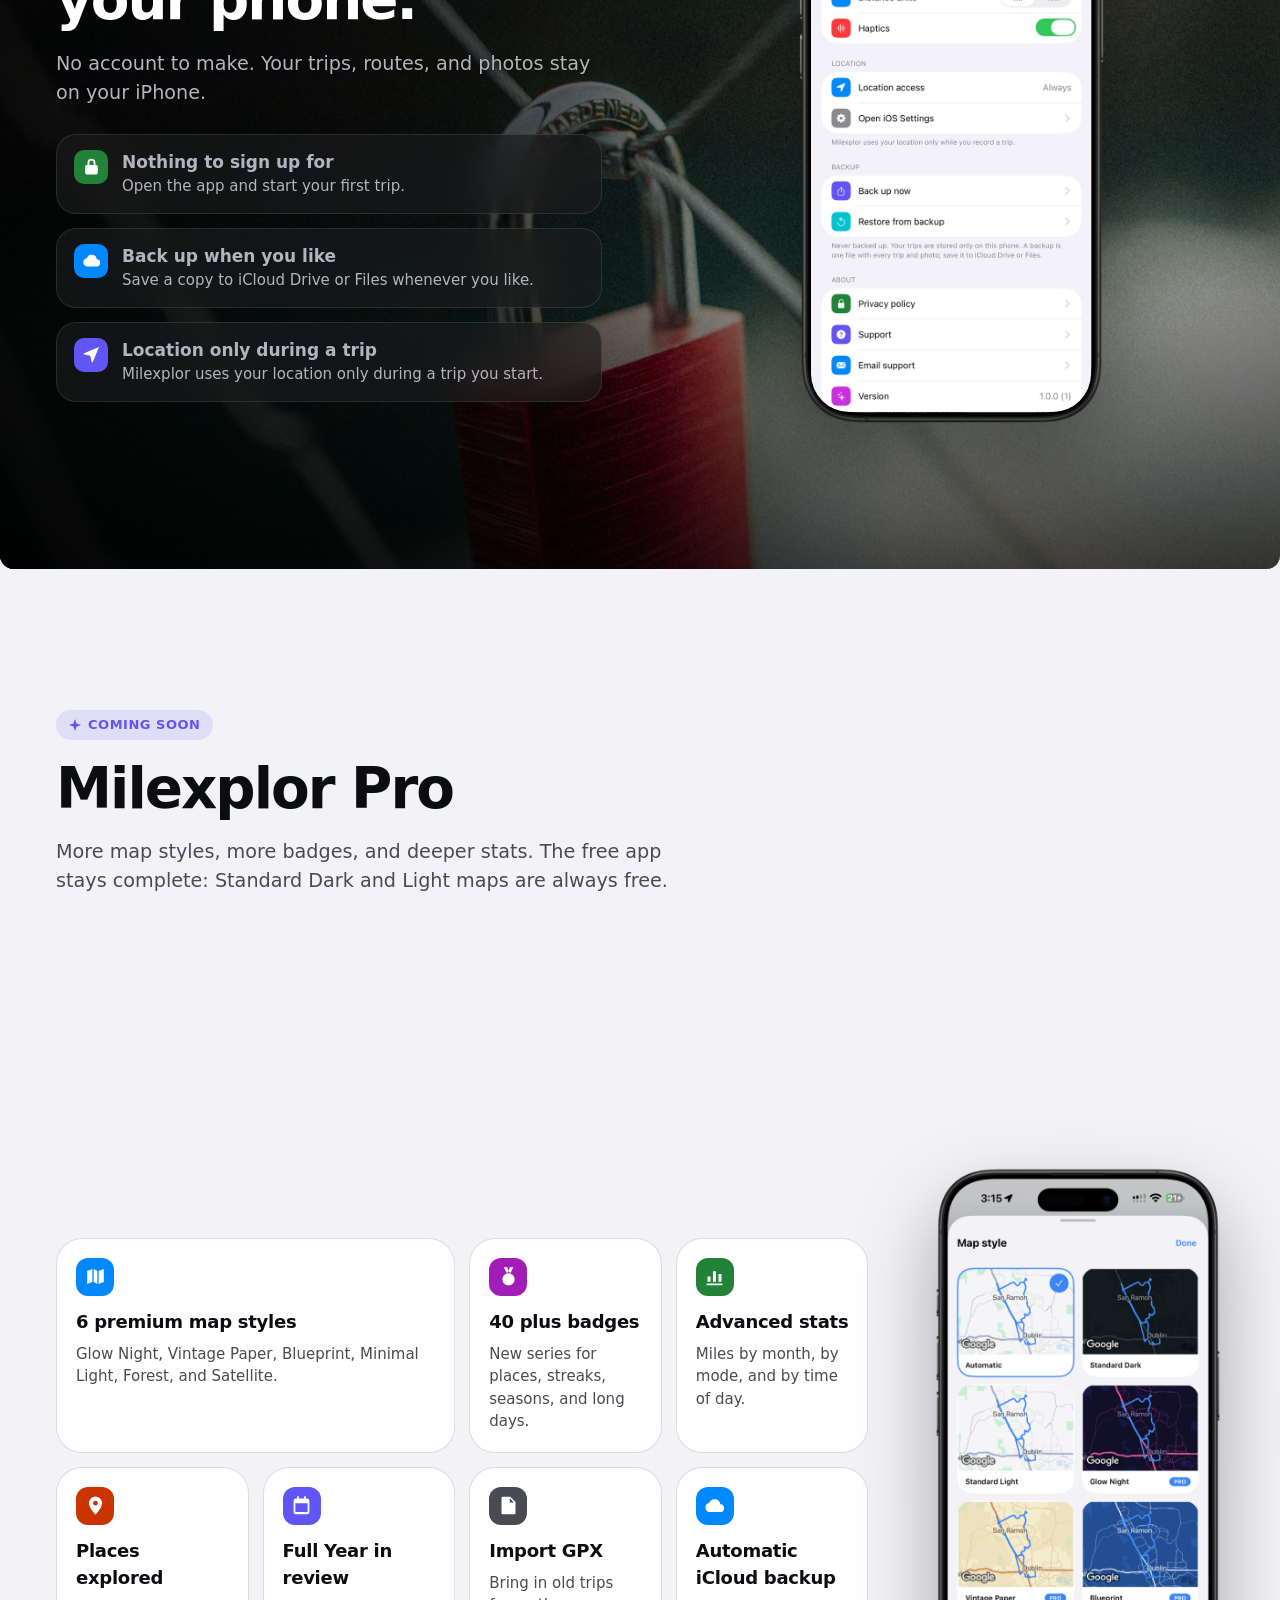
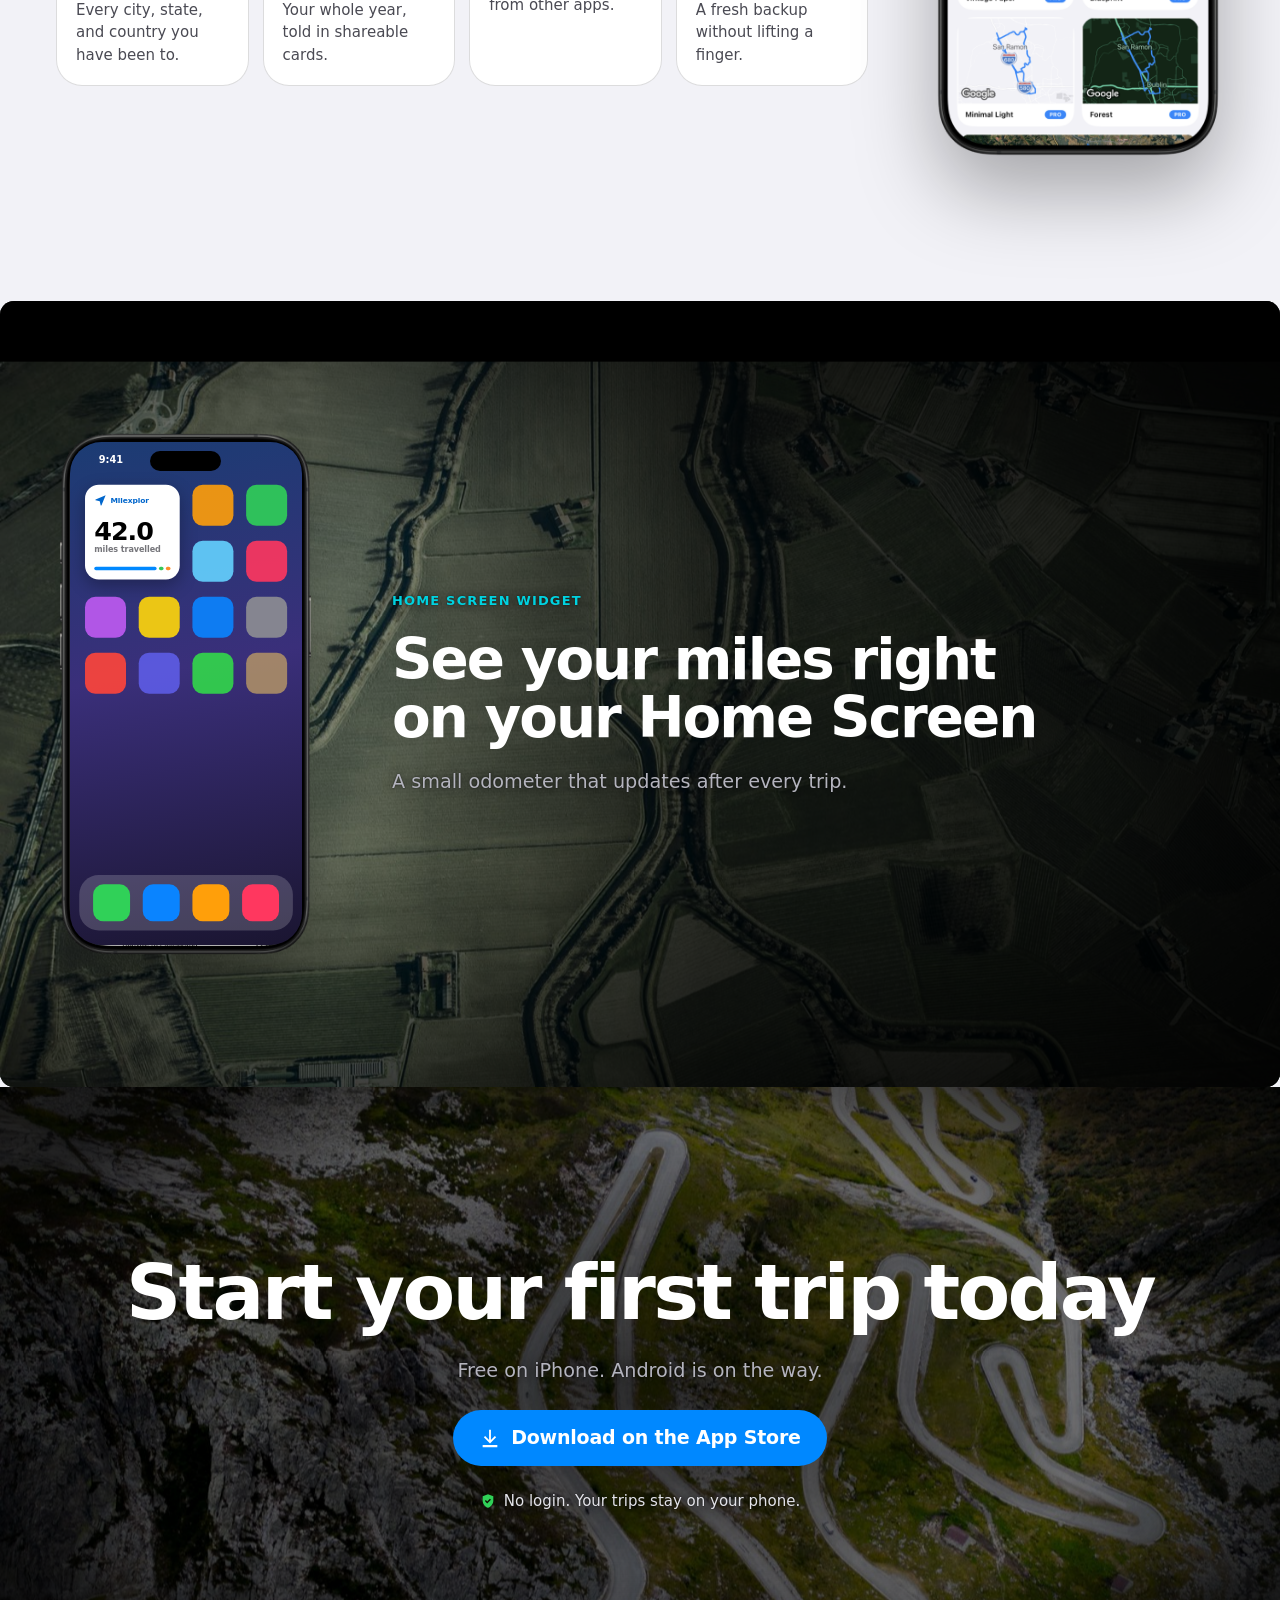
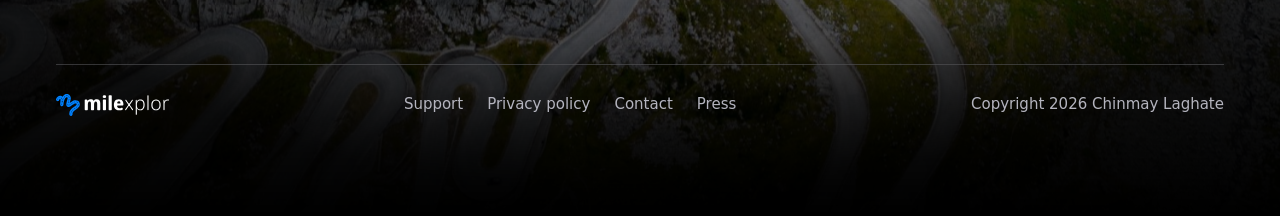
==== commit 36b25cd0: "Add a link preview image with the Milexplor icon and logo Open Graph and Twitter card tags so shared" ====
--- a/index.html
+++ b/index.html
@@ -8,6 +8,21 @@
 <title>Milexplor</title>
 <meta name="claude:viewport-fit-sides" content="cover">
 <meta name="description" content="Milexplor records your drives, walks, and bike rides and lights up every road you travel.">
+<link rel="canonical" href="https://milexplor.com/">
+<meta property="og:type" content="website">
+<meta property="og:site_name" content="Milexplor">
+<meta property="og:url" content="https://milexplor.com/">
+<meta property="og:title" content="Milexplor: Light up every road you travel">
+<meta property="og:description" content="Record your drives, walks, and bike rides, watch your miles add up, and see every road you travel light up on the map.">
+<meta property="og:image" content="https://milexplor.com/images/og-image.jpg">
+<meta property="og:image:width" content="1200">
+<meta property="og:image:height" content="630">
+<meta property="og:image:alt" content="The Milexplor app icon and logo beside screens of the app">
+<meta name="twitter:card" content="summary_large_image">
+<meta name="twitter:title" content="Milexplor: Light up every road you travel">
+<meta name="twitter:description" content="Record your drives, walks, and bike rides, watch your miles add up, and see every road you travel light up on the map.">
+<meta name="twitter:image" content="https://milexplor.com/images/og-image.jpg">
+<meta name="apple-itunes-app" content="app-id=6824304855">
 <style>
 /* Layout: one long scroll. Night sections (always dark, like the app's map) alternate with daylight sections that follow the viewer's theme. Text column + phone column, 1200 max. */
 :root {
@@ -733,9 +748,9 @@
 <path d="M306.124 7.72217C308.999 7.72218 311.463 8.3839 313.517 9.70711C315.57 10.9476 316.597 13.3046 316.597 16.778C316.597 20.1686 315.57 22.5256 313.517 23.8488C311.463 25.172 308.999 25.8337 306.124 25.8337C303.167 25.8337 300.661 25.172 298.608 23.8488C296.554 22.5256 295.528 20.1687 295.528 16.778C295.528 13.3045 296.554 10.9476 298.608 9.70711C300.661 8.38389 303.167 7.72217 306.124 7.72217Z" fill="#21262C"/>
 </svg></a>
       <nav aria-label="Footer">
-        <a href="https://chinmaylaghate.github.io/milexplor-site/support.html">Support</a>
-        <a href="https://chinmaylaghate.github.io/milexplor-site/privacy.html">Privacy policy</a>
-        <a href="https://chinmaylaghate.github.io/milexplor-site/support.html">Contact</a>
+        <a href="https://milexplor.com/support.html">Support</a>
+        <a href="https://milexplor.com/privacy.html">Privacy policy</a>
+        <a href="https://milexplor.com/support.html">Contact</a>
         <a href="#download">Press</a>
       </nav>
       <span>Copyright 2026 Chinmay Laghate</span>
